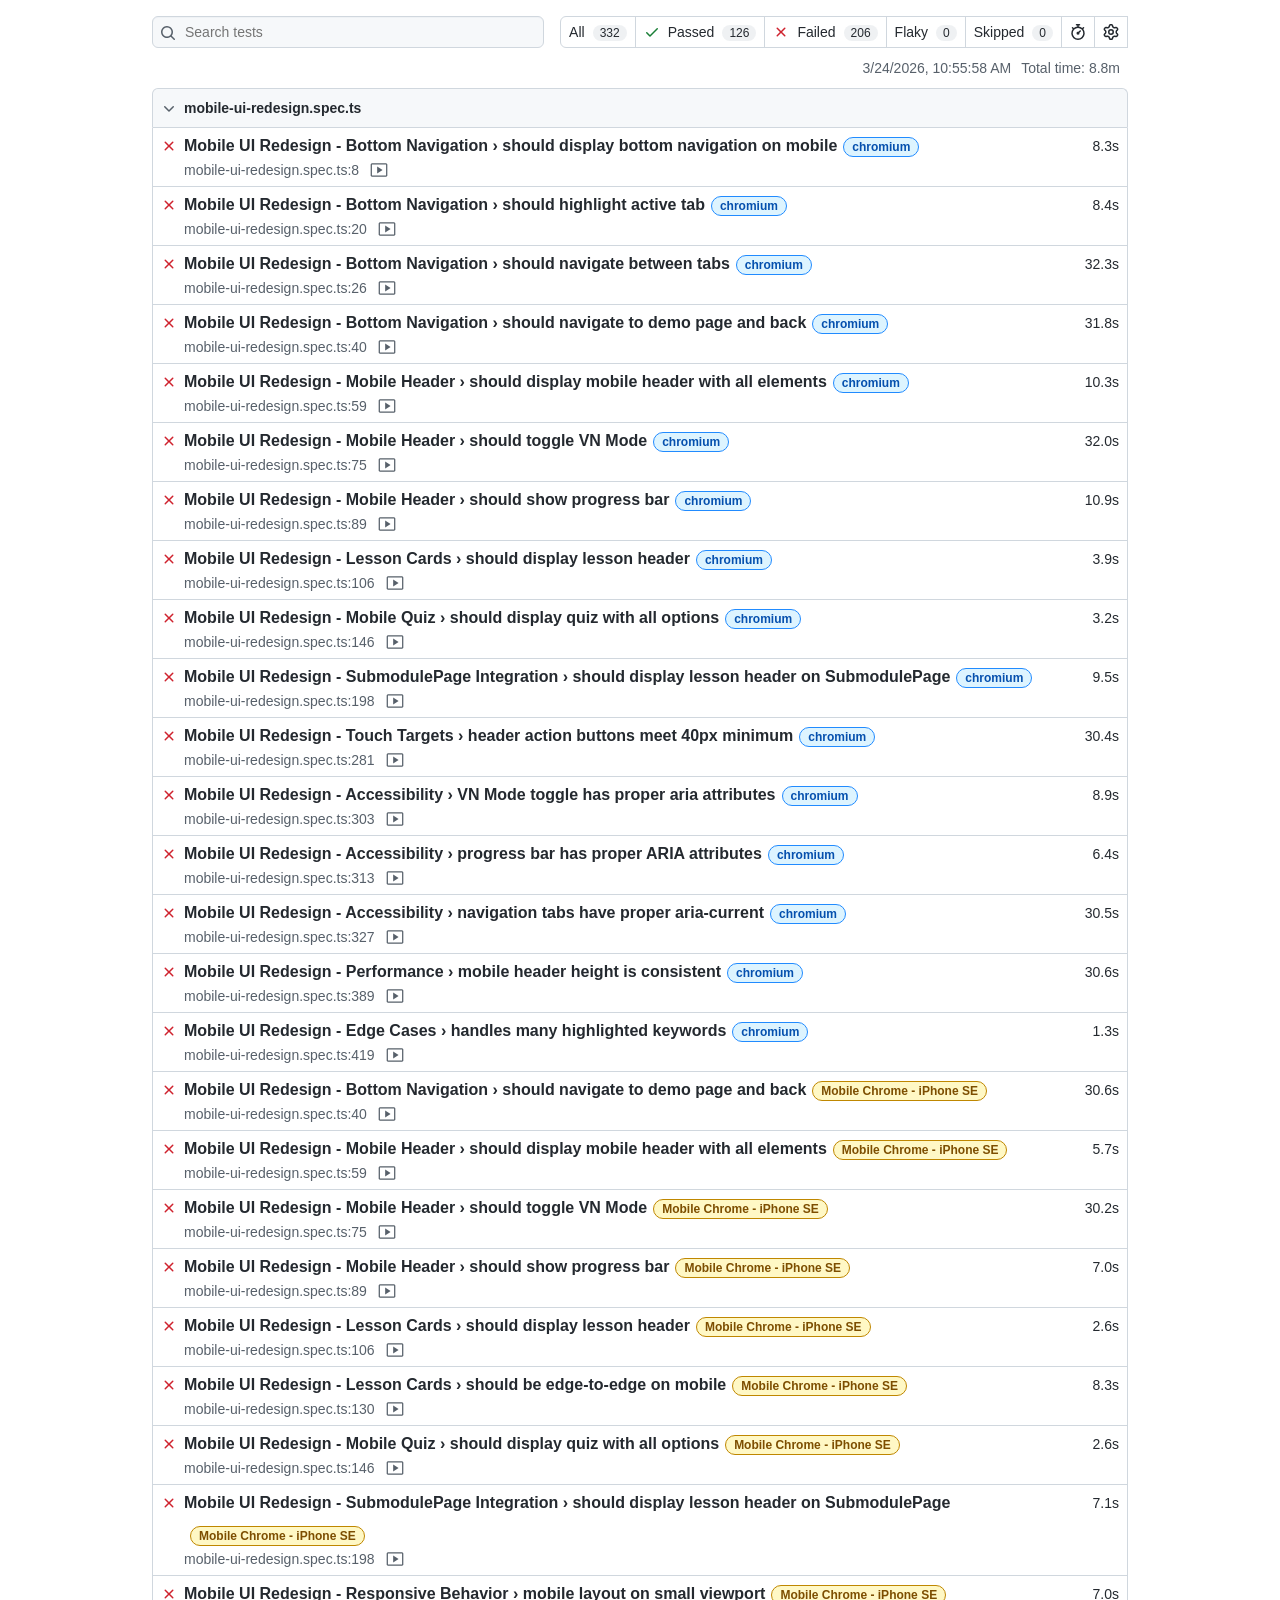
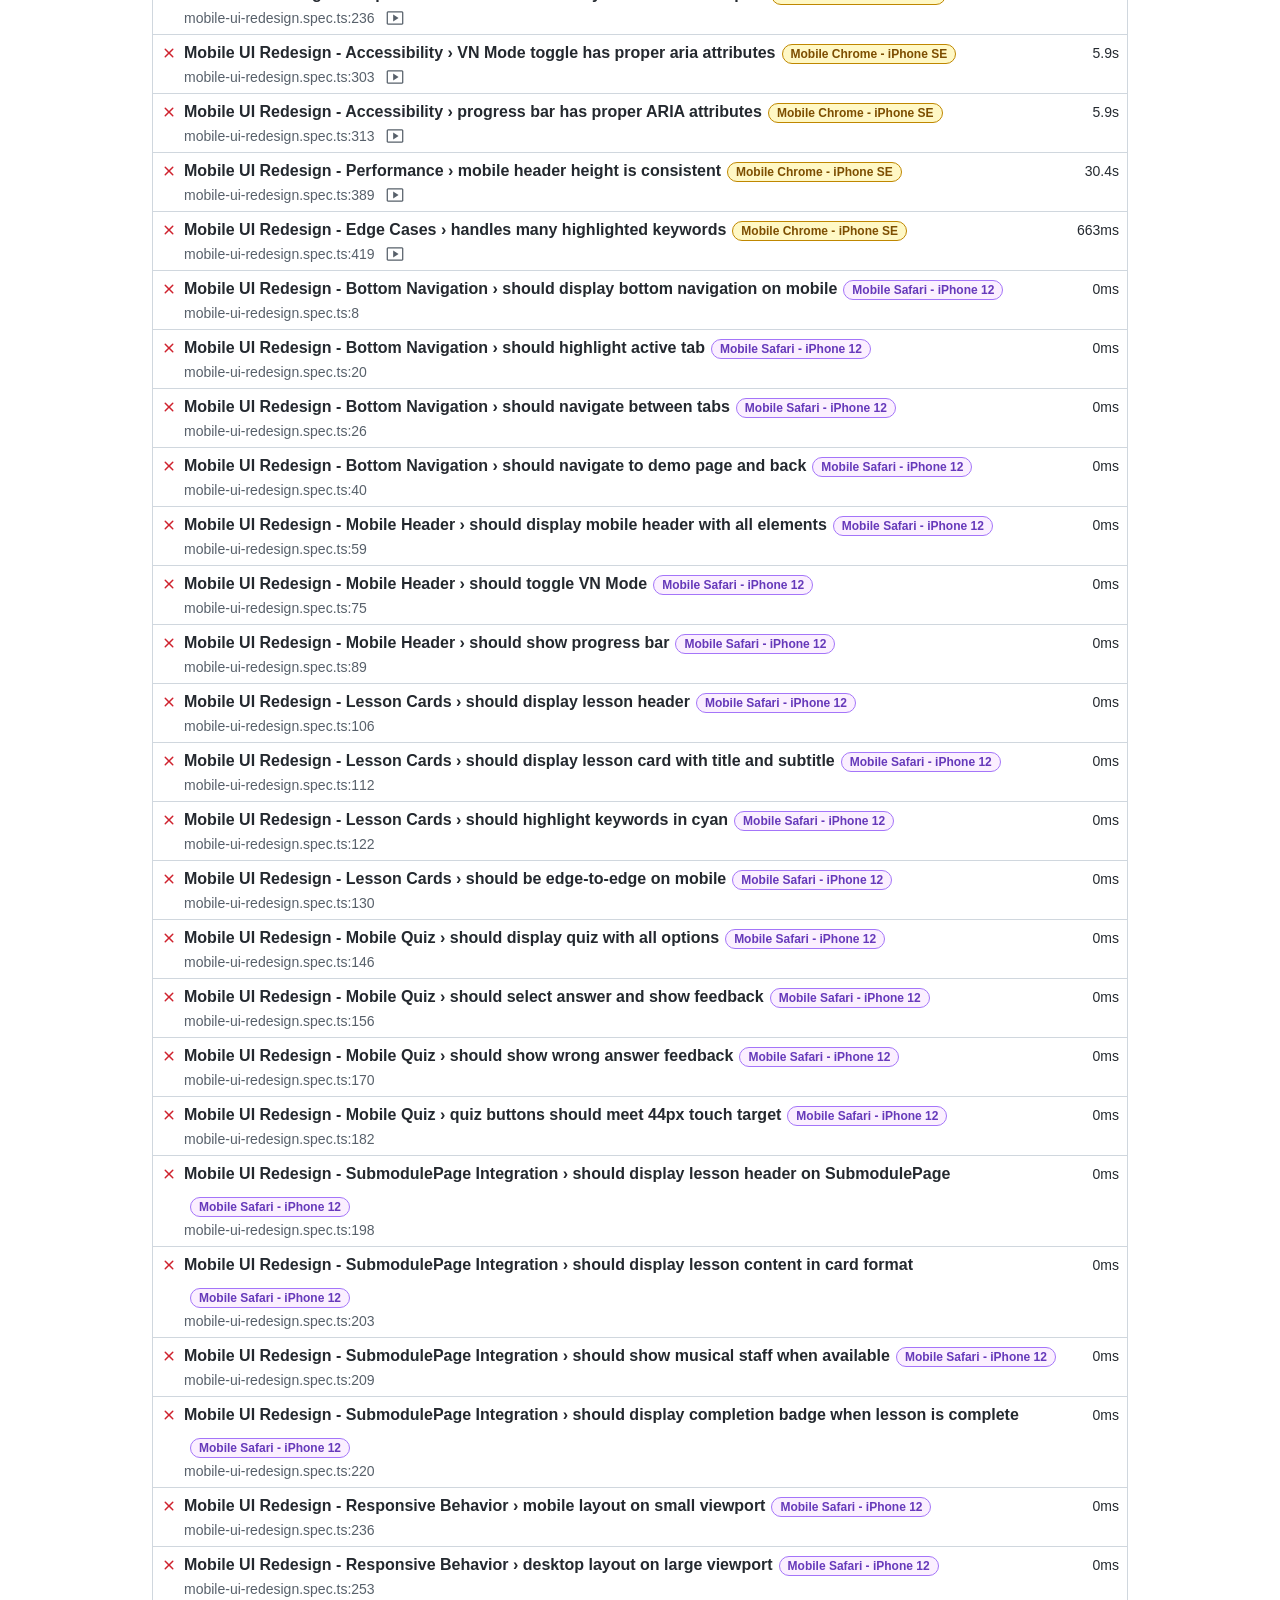
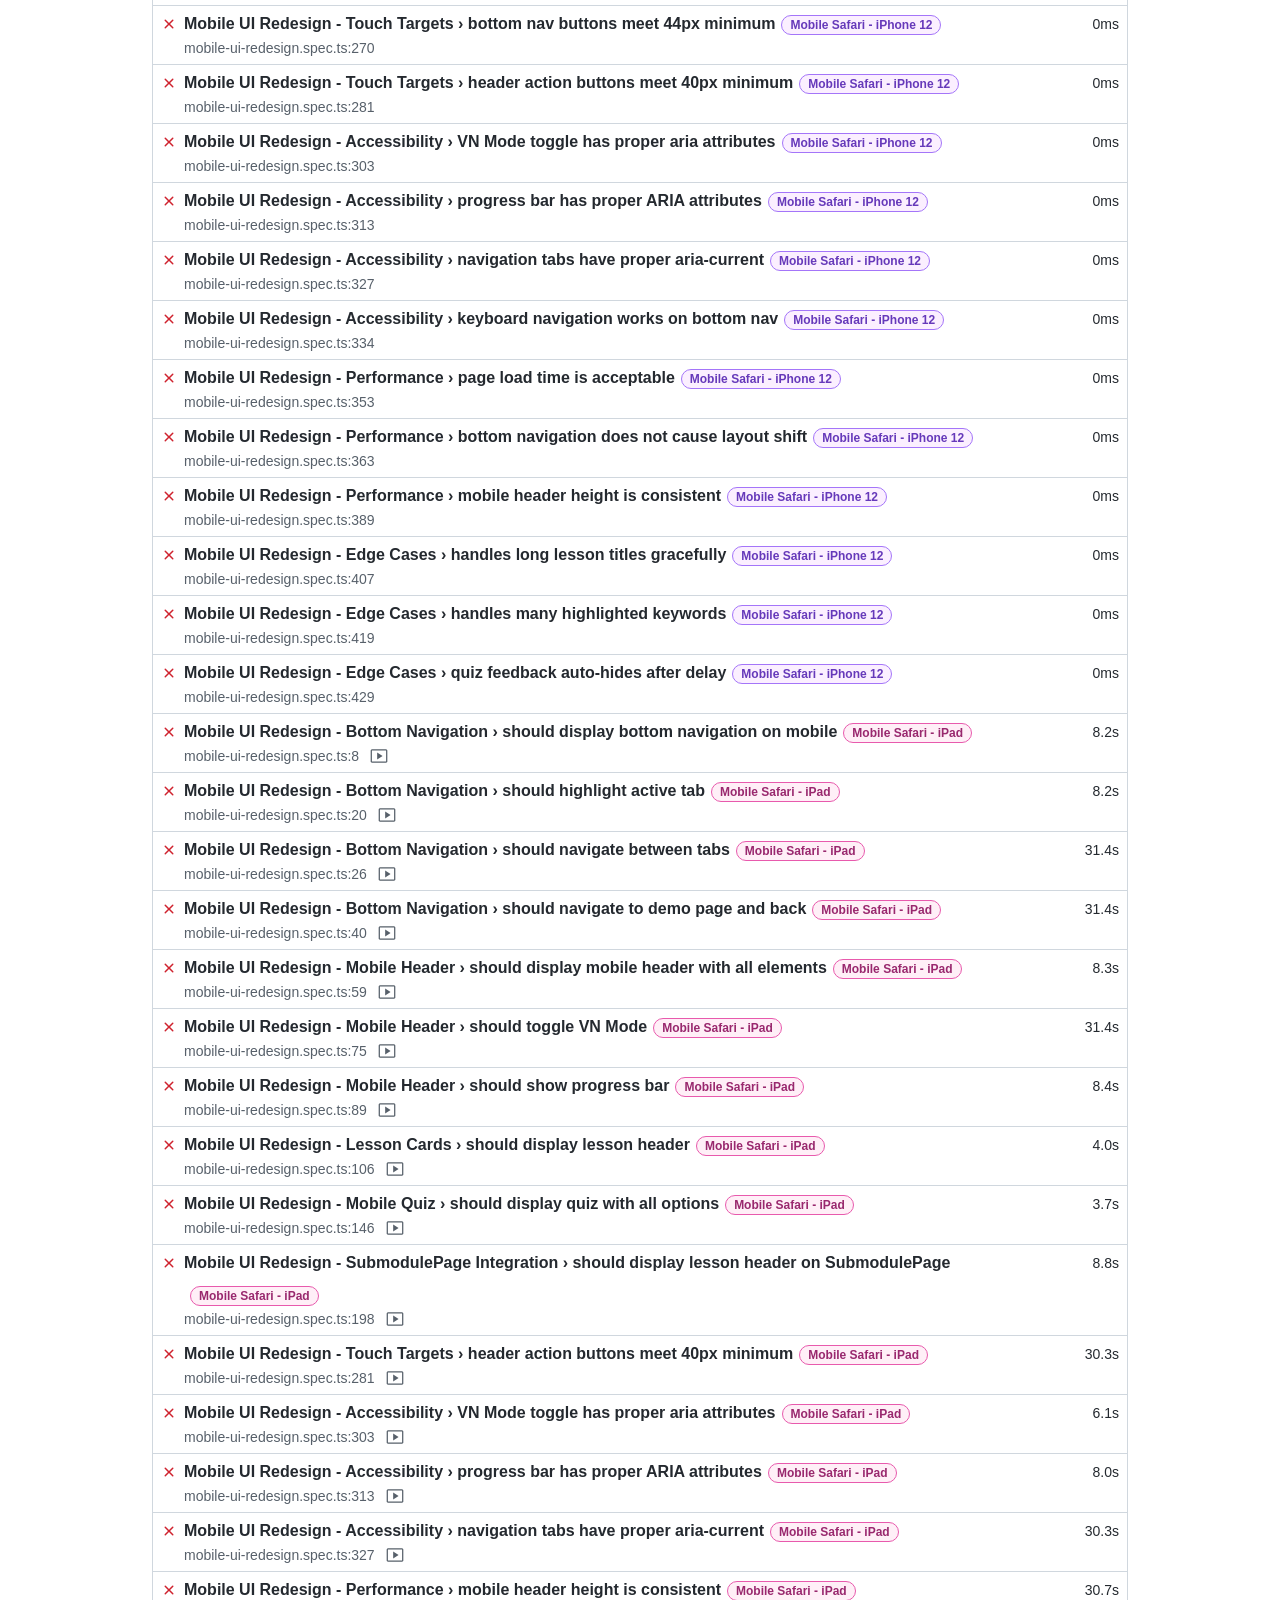
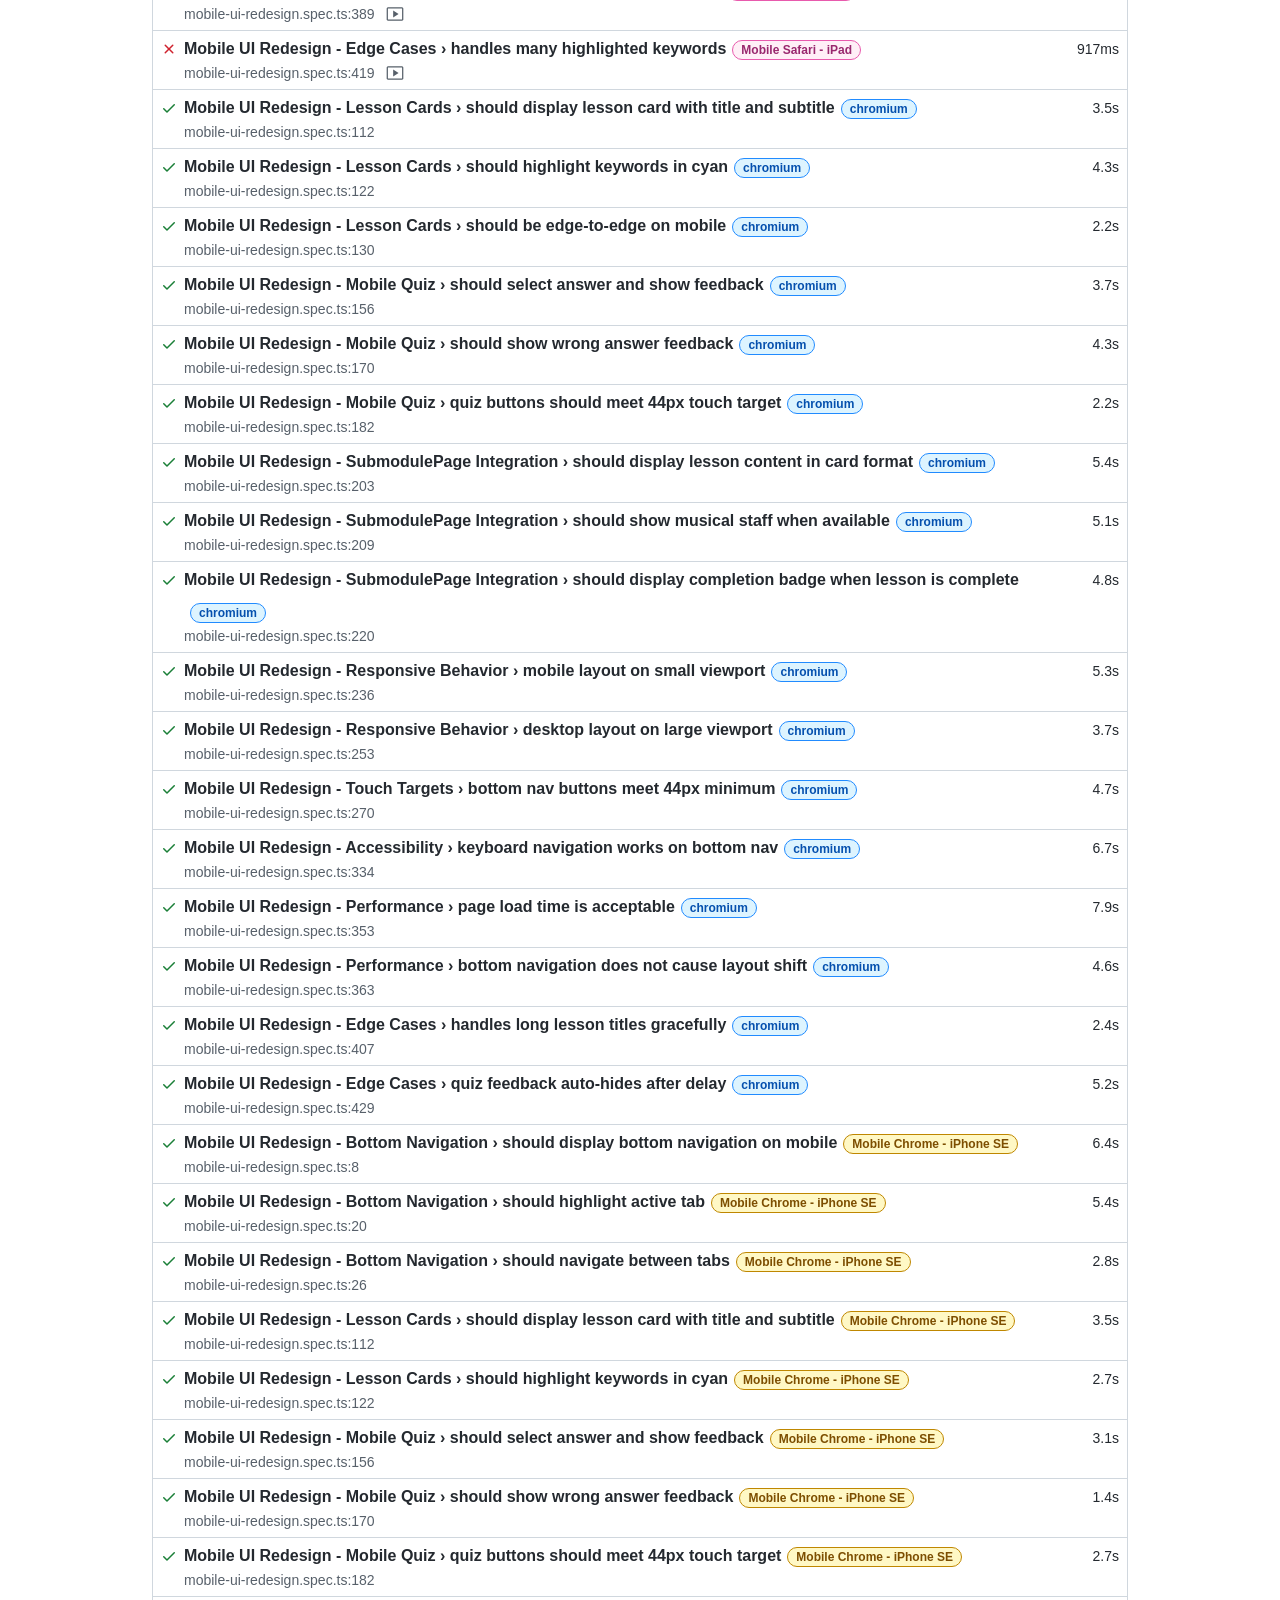
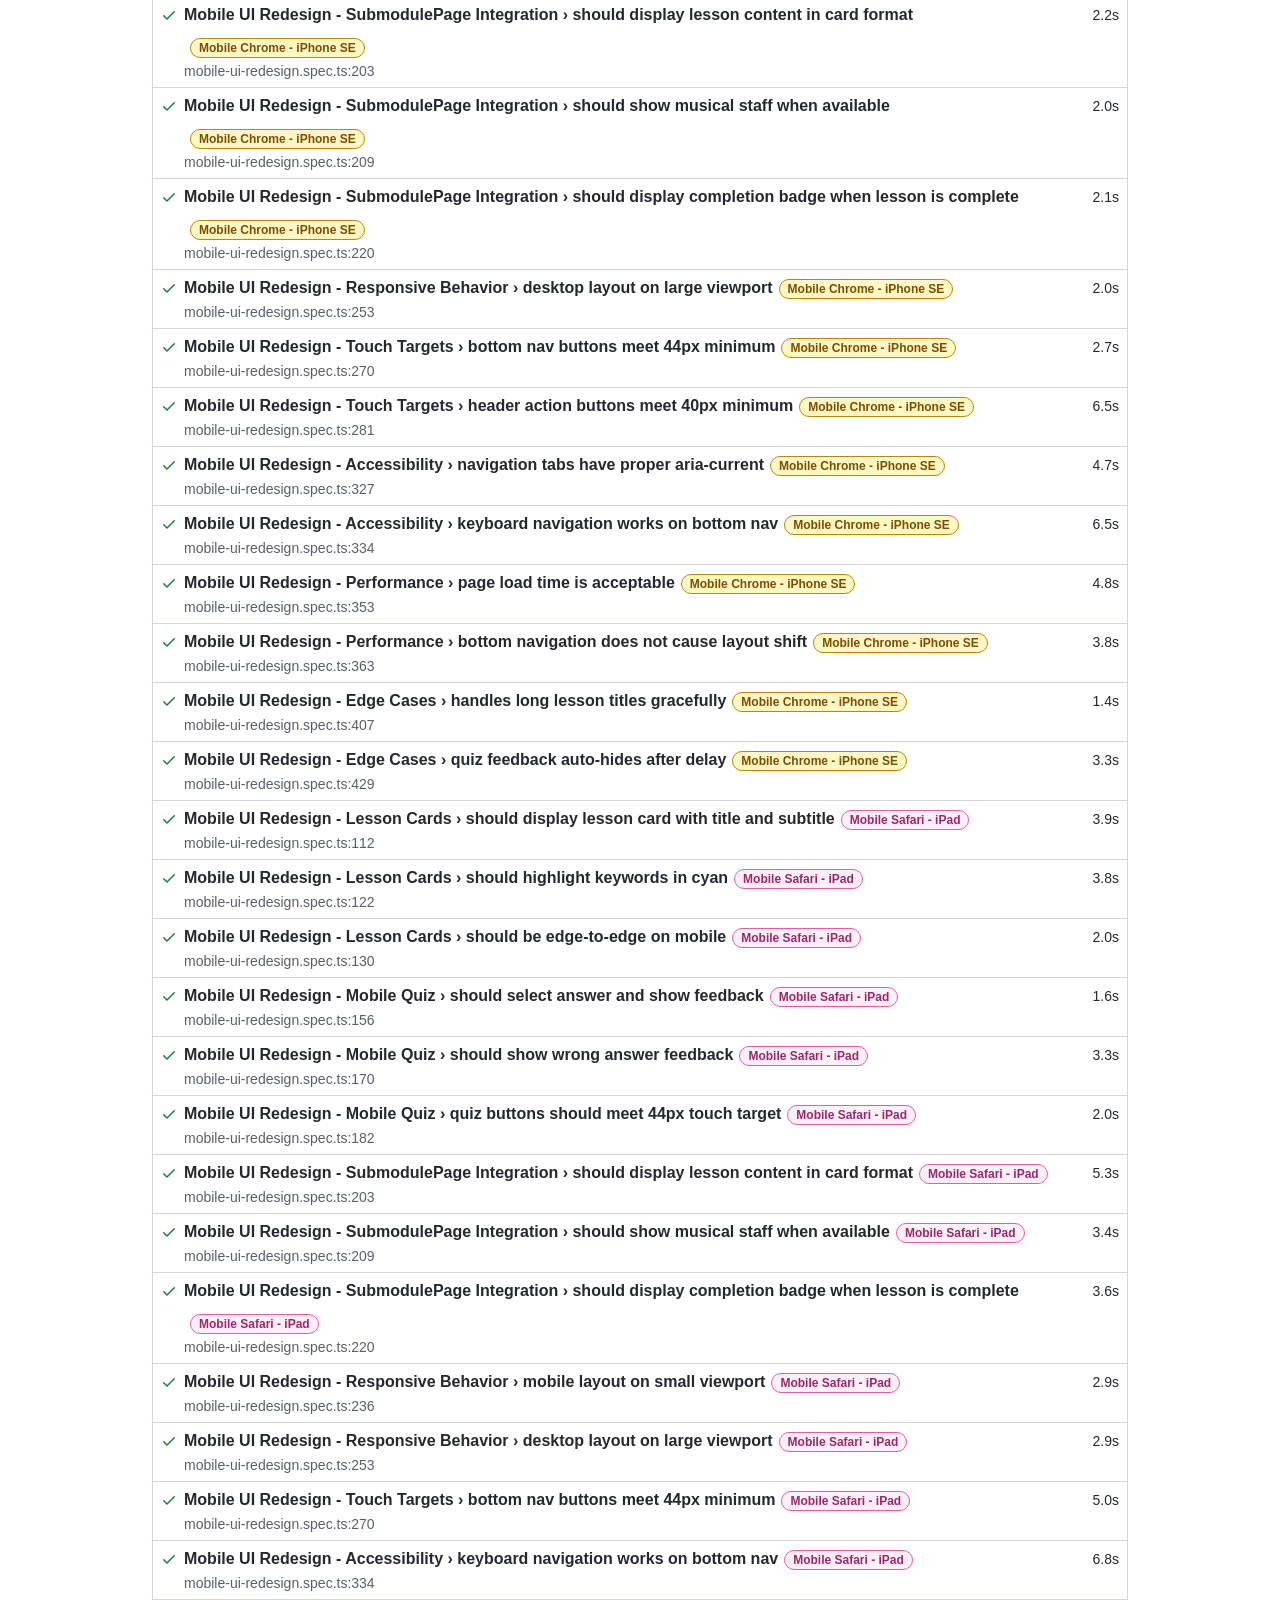
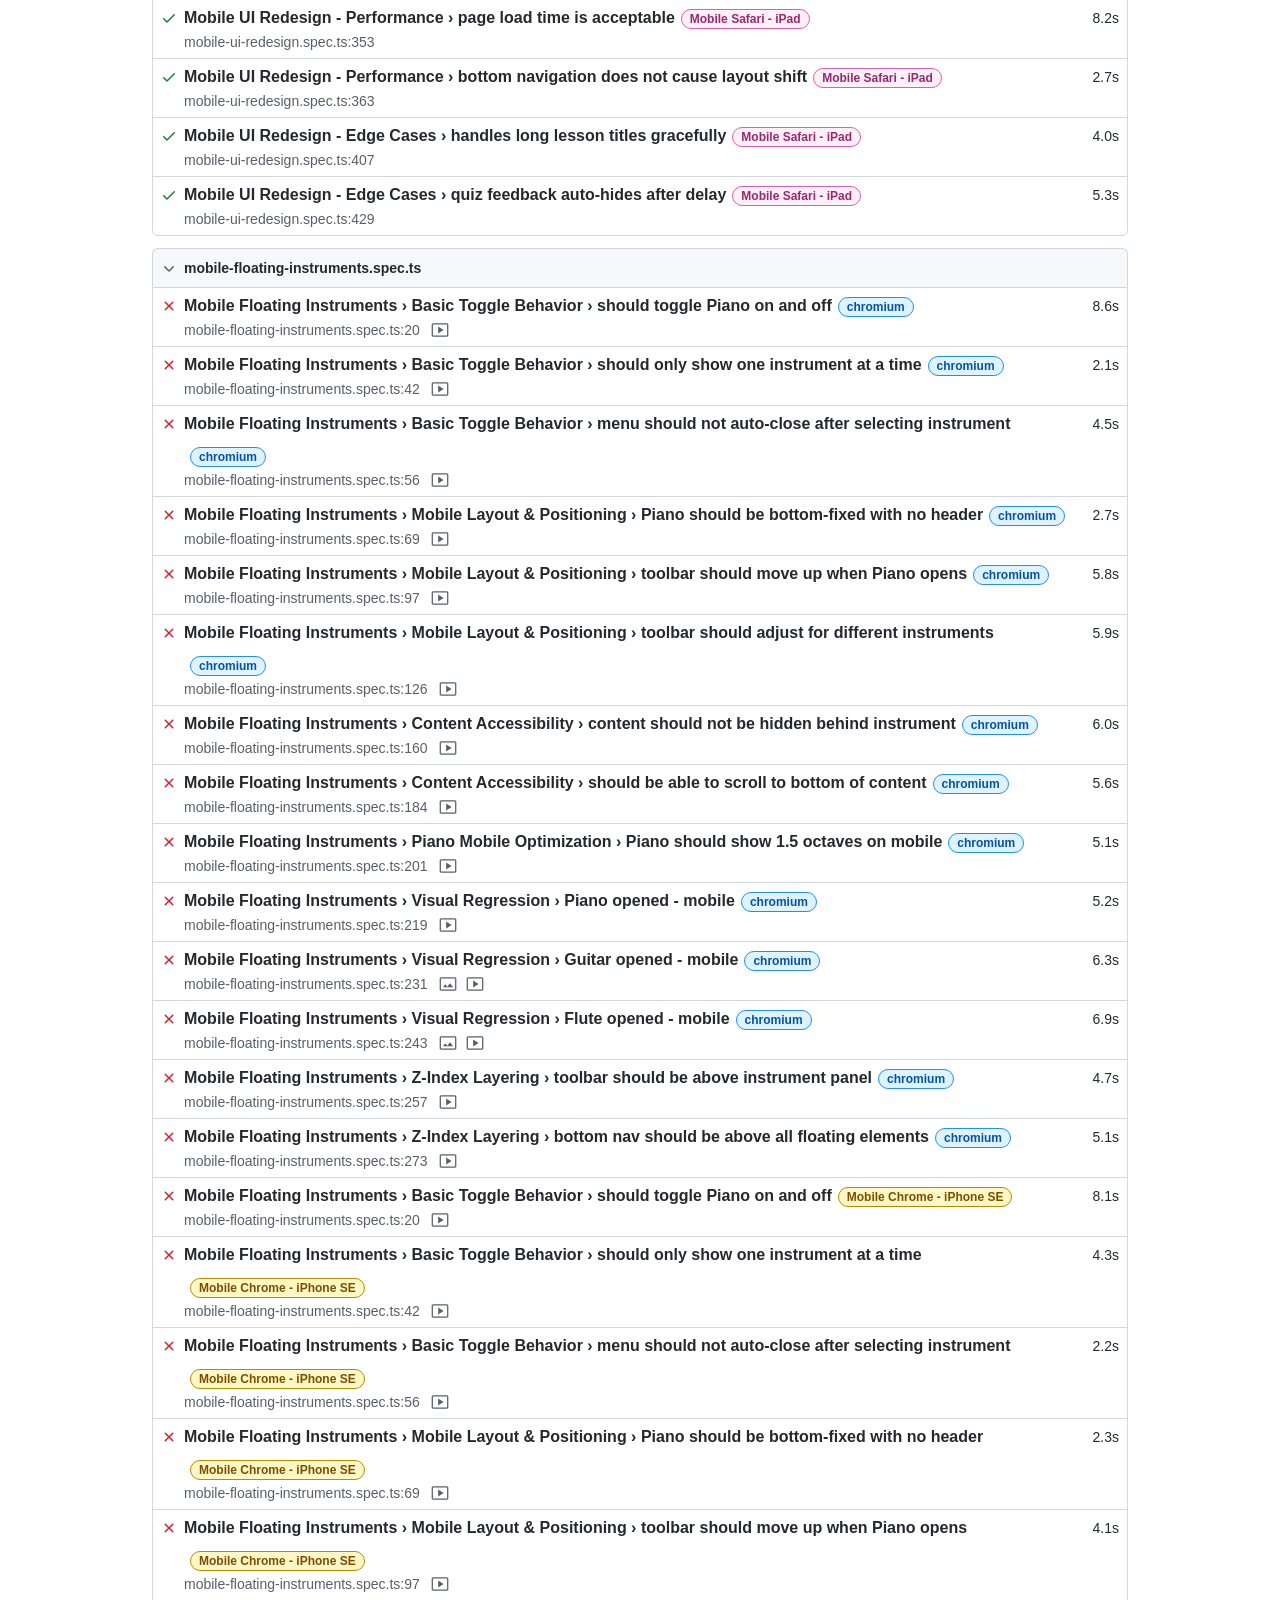
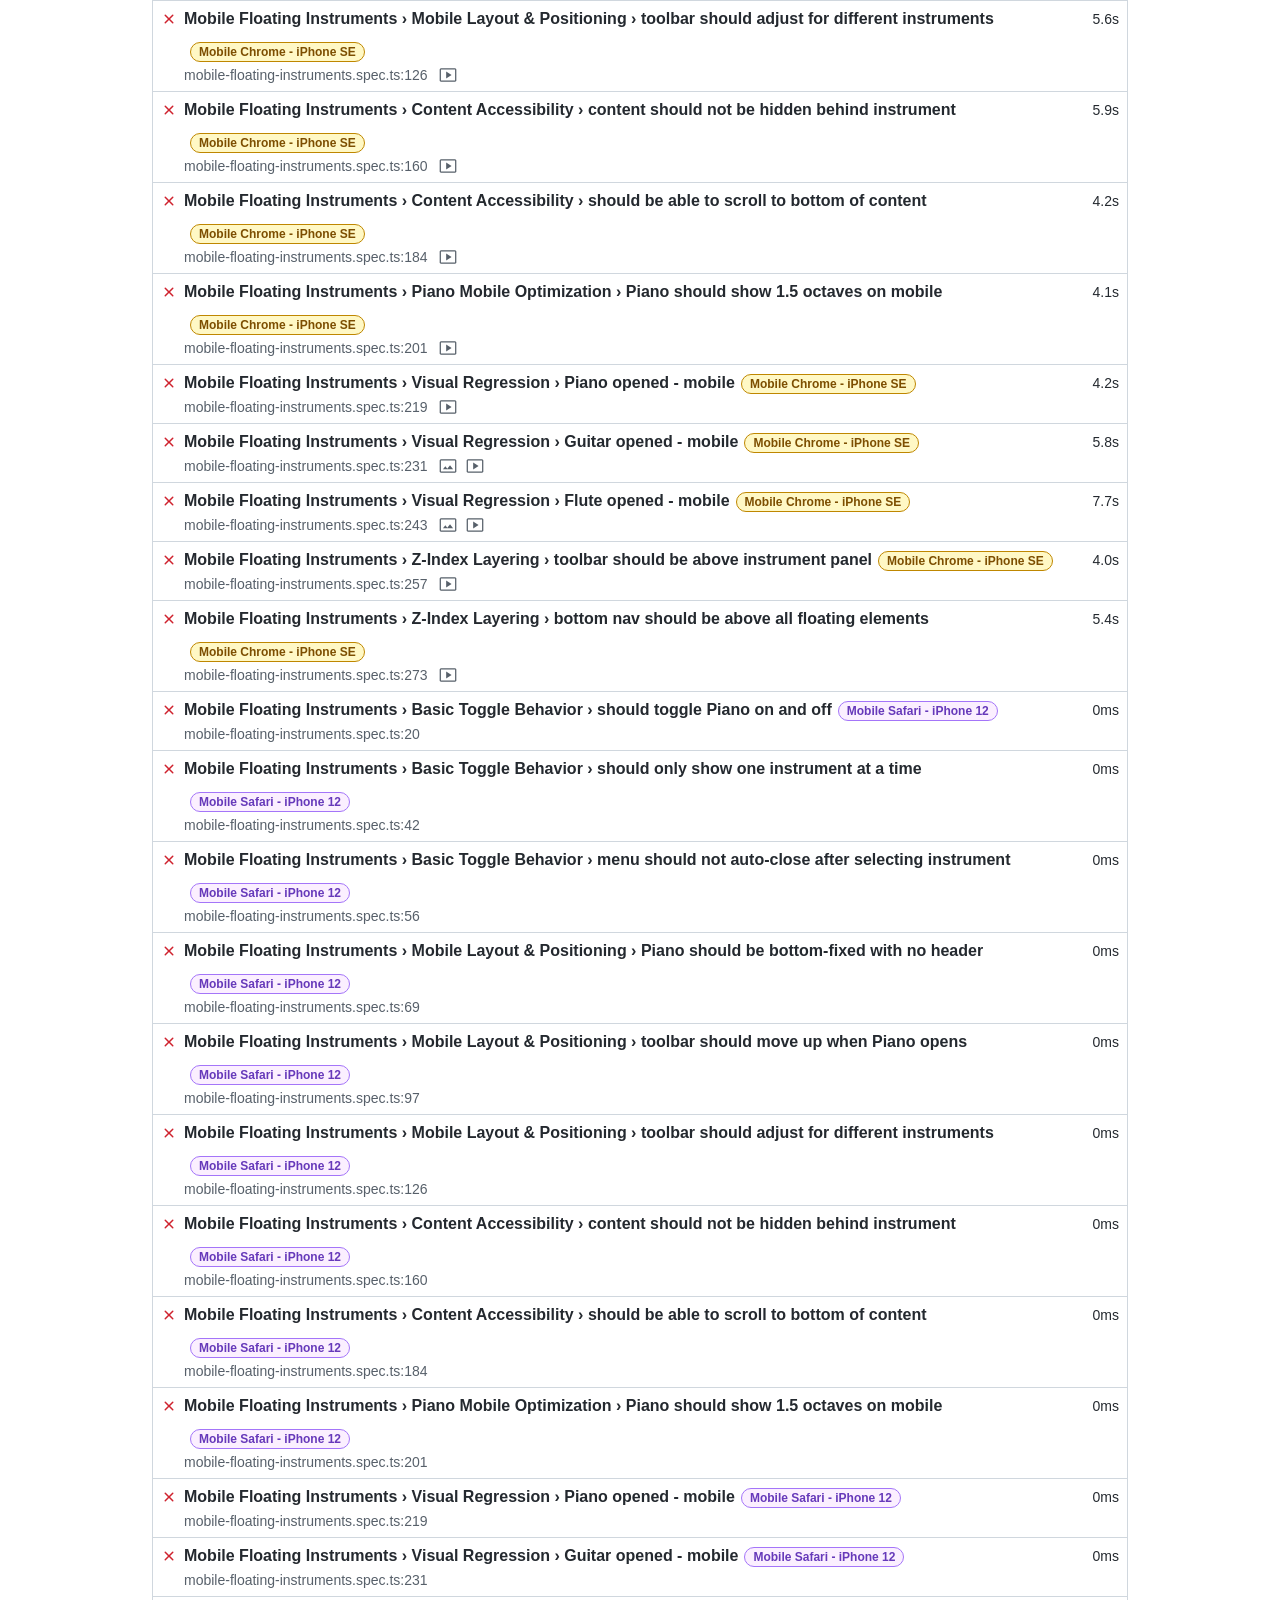
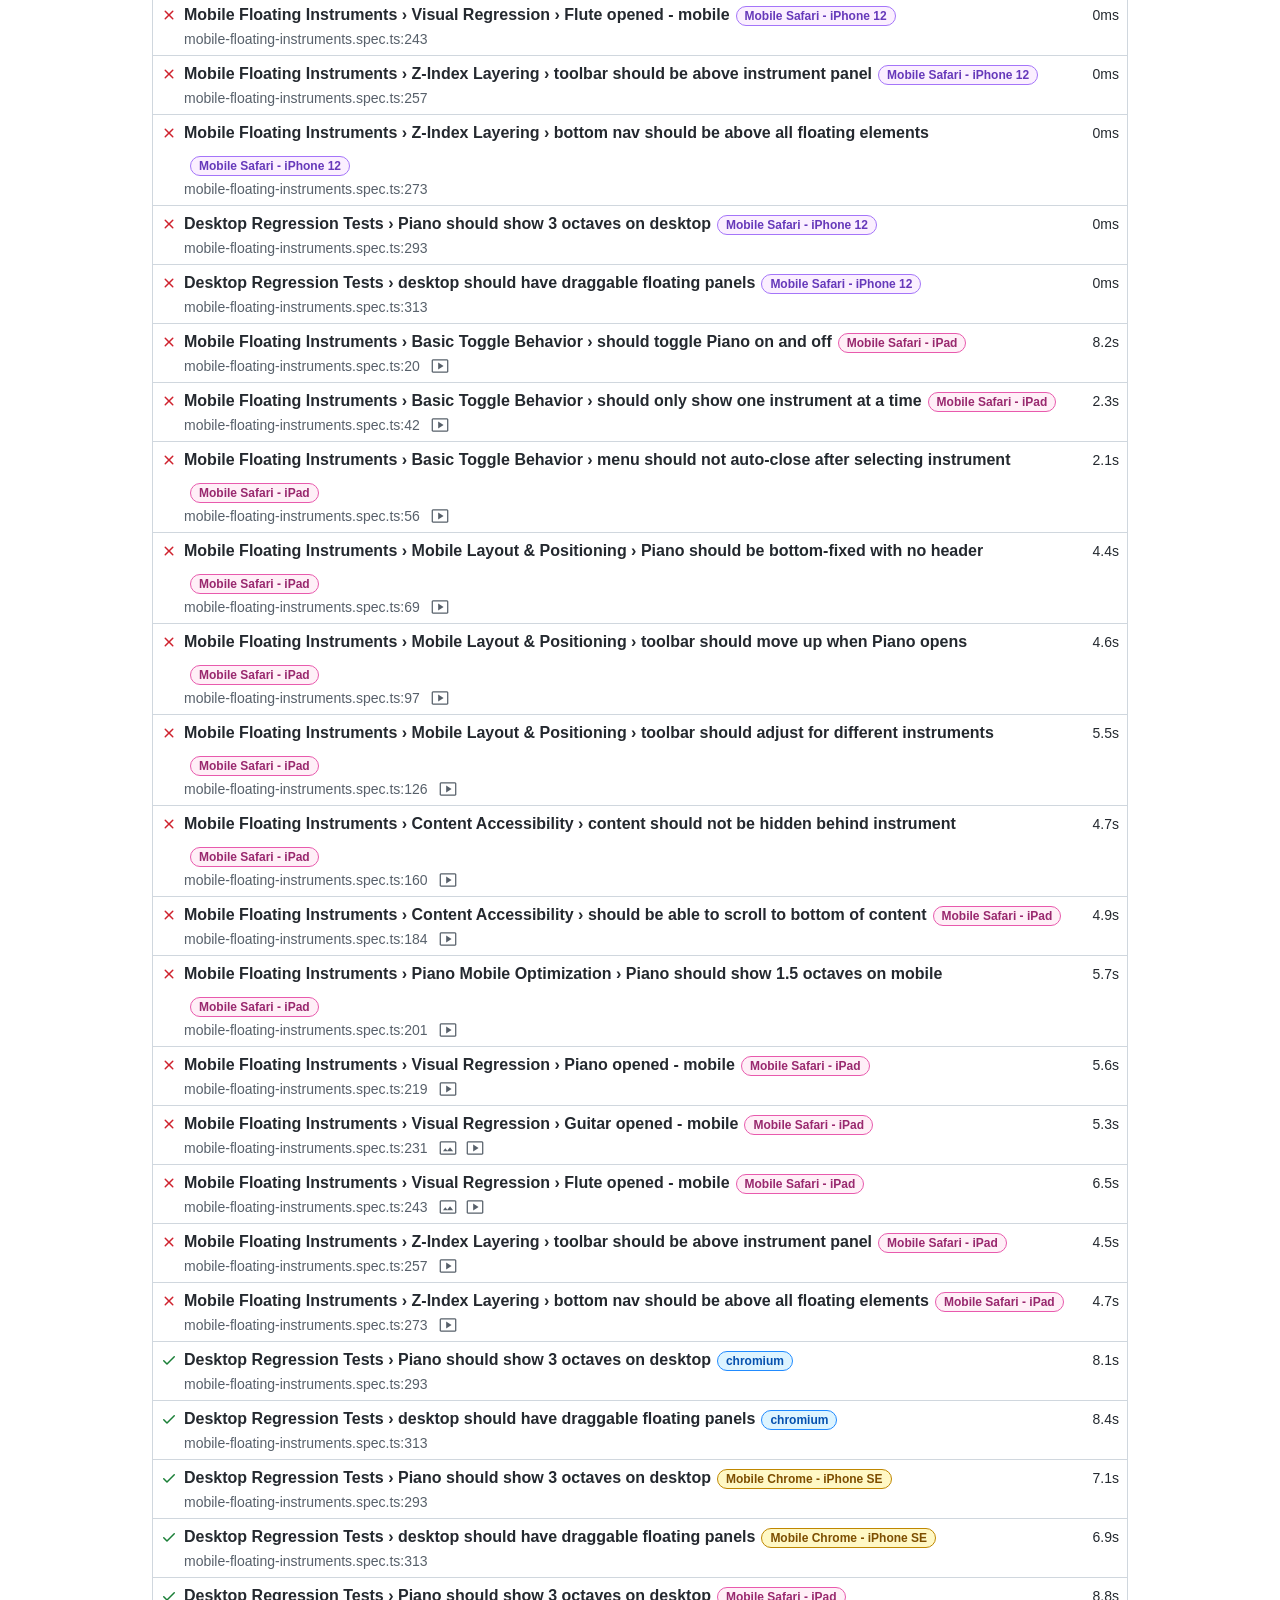
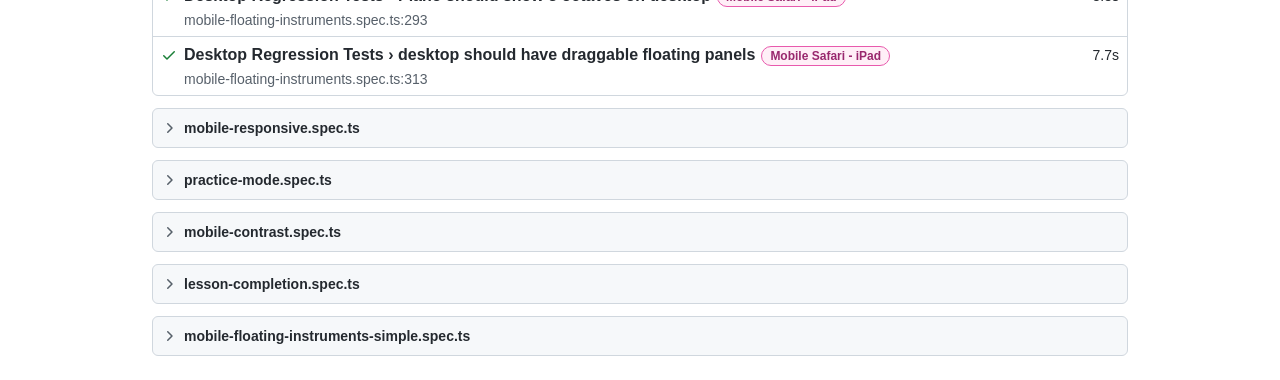
==== playwright-report/index.html @ 3d1fc6a8 "refactor: codebase restructuring — barrel exports, feature folders, type safety, bundle optimization" ====
<!DOCTYPE html>
<html style='scrollbar-gutter: stable both-edges;'>
  <head>
    <meta charset='UTF-8'>
    <meta name='color-scheme' content='dark light'>
    <meta name='viewport' content='width=device-width, initial-scale=1.0'>
    <title>Playwright Test Report</title>
    <script type="module">var NA=Object.defineProperty;var BA=(l,u,c)=>u in l?NA(l,u,{enumerable:!0,configurable:!0,writable:!0,value:c}):l[u]=c;var yn=(l,u,c)=>BA(l,typeof u!="symbol"?u+"":u,c);(function(){const u=document.createElement("link").relList;if(u&&u.supports&&u.supports("modulepreload"))return;for(const r of document.querySelectorAll('link[rel="modulepreload"]'))f(r);new MutationObserver(r=>{for(const o of r)if(o.type==="childList")for(const h of o.addedNodes)h.tagName==="LINK"&&h.rel==="modulepreload"&&f(h)}).observe(document,{childList:!0,subtree:!0});function c(r){const o={};return r.integrity&&(o.integrity=r.integrity),r.referrerPolicy&&(o.referrerPolicy=r.referrerPolicy),r.crossOrigin==="use-credentials"?o.credentials="include":r.crossOrigin==="anonymous"?o.credentials="omit":o.credentials="same-origin",o}function f(r){if(r.ep)return;r.ep=!0;const o=c(r);fetch(r.href,o)}})();function UA(l){return l&&l.__esModule&&Object.prototype.hasOwnProperty.call(l,"default")?l.default:l}var Mf={exports:{}},Ei={};/**
 * @license React
 * react-jsx-runtime.production.js
 *
 * Copyright (c) Meta Platforms, Inc. and affiliates.
 *
 * This source code is licensed under the MIT license found in the
 * LICENSE file in the root directory of this source tree.
 */var D1;function QA(){if(D1)return Ei;D1=1;var l=Symbol.for("react.transitional.element"),u=Symbol.for("react.fragment");function c(f,r,o){var h=null;if(o!==void 0&&(h=""+o),r.key!==void 0&&(h=""+r.key),"key"in r){o={};for(var v in r)v!=="key"&&(o[v]=r[v])}else o=r;return r=o.ref,{$$typeof:l,type:f,key:h,ref:r!==void 0?r:null,props:o}}return Ei.Fragment=u,Ei.jsx=c,Ei.jsxs=c,Ei}var M1;function zA(){return M1||(M1=1,Mf.exports=QA()),Mf.exports}var m=zA();const YA=15,xt=0,bn=1,LA=2,ye=-2,Ut=-3,j1=-4,xn=-5,Me=[0,1,3,7,15,31,63,127,255,511,1023,2047,4095,8191,16383,32767,65535],L2=1440,GA=0,XA=4,VA=9,ZA=5,qA=[96,7,256,0,8,80,0,8,16,84,8,115,82,7,31,0,8,112,0,8,48,0,9,192,80,7,10,0,8,96,0,8,32,0,9,160,0,8,0,0,8,128,0,8,64,0,9,224,80,7,6,0,8,88,0,8,24,0,9,144,83,7,59,0,8,120,0,8,56,0,9,208,81,7,17,0,8,104,0,8,40,0,9,176,0,8,8,0,8,136,0,8,72,0,9,240,80,7,4,0,8,84,0,8,20,85,8,227,83,7,43,0,8,116,0,8,52,0,9,200,81,7,13,0,8,100,0,8,36,0,9,168,0,8,4,0,8,132,0,8,68,0,9,232,80,7,8,0,8,92,0,8,28,0,9,152,84,7,83,0,8,124,0,8,60,0,9,216,82,7,23,0,8,108,0,8,44,0,9,184,0,8,12,0,8,140,0,8,76,0,9,248,80,7,3,0,8,82,0,8,18,85,8,163,83,7,35,0,8,114,0,8,50,0,9,196,81,7,11,0,8,98,0,8,34,0,9,164,0,8,2,0,8,130,0,8,66,0,9,228,80,7,7,0,8,90,0,8,26,0,9,148,84,7,67,0,8,122,0,8,58,0,9,212,82,7,19,0,8,106,0,8,42,0,9,180,0,8,10,0,8,138,0,8,74,0,9,244,80,7,5,0,8,86,0,8,22,192,8,0,83,7,51,0,8,118,0,8,54,0,9,204,81,7,15,0,8,102,0,8,38,0,9,172,0,8,6,0,8,134,0,8,70,0,9,236,80,7,9,0,8,94,0,8,30,0,9,156,84,7,99,0,8,126,0,8,62,0,9,220,82,7,27,0,8,110,0,8,46,0,9,188,0,8,14,0,8,142,0,8,78,0,9,252,96,7,256,0,8,81,0,8,17,85,8,131,82,7,31,0,8,113,0,8,49,0,9,194,80,7,10,0,8,97,0,8,33,0,9,162,0,8,1,0,8,129,0,8,65,0,9,226,80,7,6,0,8,89,0,8,25,0,9,146,83,7,59,0,8,121,0,8,57,0,9,210,81,7,17,0,8,105,0,8,41,0,9,178,0,8,9,0,8,137,0,8,73,0,9,242,80,7,4,0,8,85,0,8,21,80,8,258,83,7,43,0,8,117,0,8,53,0,9,202,81,7,13,0,8,101,0,8,37,0,9,170,0,8,5,0,8,133,0,8,69,0,9,234,80,7,8,0,8,93,0,8,29,0,9,154,84,7,83,0,8,125,0,8,61,0,9,218,82,7,23,0,8,109,0,8,45,0,9,186,0,8,13,0,8,141,0,8,77,0,9,250,80,7,3,0,8,83,0,8,19,85,8,195,83,7,35,0,8,115,0,8,51,0,9,198,81,7,11,0,8,99,0,8,35,0,9,166,0,8,3,0,8,131,0,8,67,0,9,230,80,7,7,0,8,91,0,8,27,0,9,150,84,7,67,0,8,123,0,8,59,0,9,214,82,7,19,0,8,107,0,8,43,0,9,182,0,8,11,0,8,139,0,8,75,0,9,246,80,7,5,0,8,87,0,8,23,192,8,0,83,7,51,0,8,119,0,8,55,0,9,206,81,7,15,0,8,103,0,8,39,0,9,174,0,8,7,0,8,135,0,8,71,0,9,238,80,7,9,0,8,95,0,8,31,0,9,158,84,7,99,0,8,127,0,8,63,0,9,222,82,7,27,0,8,111,0,8,47,0,9,190,0,8,15,0,8,143,0,8,79,0,9,254,96,7,256,0,8,80,0,8,16,84,8,115,82,7,31,0,8,112,0,8,48,0,9,193,80,7,10,0,8,96,0,8,32,0,9,161,0,8,0,0,8,128,0,8,64,0,9,225,80,7,6,0,8,88,0,8,24,0,9,145,83,7,59,0,8,120,0,8,56,0,9,209,81,7,17,0,8,104,0,8,40,0,9,177,0,8,8,0,8,136,0,8,72,0,9,241,80,7,4,0,8,84,0,8,20,85,8,227,83,7,43,0,8,116,0,8,52,0,9,201,81,7,13,0,8,100,0,8,36,0,9,169,0,8,4,0,8,132,0,8,68,0,9,233,80,7,8,0,8,92,0,8,28,0,9,153,84,7,83,0,8,124,0,8,60,0,9,217,82,7,23,0,8,108,0,8,44,0,9,185,0,8,12,0,8,140,0,8,76,0,9,249,80,7,3,0,8,82,0,8,18,85,8,163,83,7,35,0,8,114,0,8,50,0,9,197,81,7,11,0,8,98,0,8,34,0,9,165,0,8,2,0,8,130,0,8,66,0,9,229,80,7,7,0,8,90,0,8,26,0,9,149,84,7,67,0,8,122,0,8,58,0,9,213,82,7,19,0,8,106,0,8,42,0,9,181,0,8,10,0,8,138,0,8,74,0,9,245,80,7,5,0,8,86,0,8,22,192,8,0,83,7,51,0,8,118,0,8,54,0,9,205,81,7,15,0,8,102,0,8,38,0,9,173,0,8,6,0,8,134,0,8,70,0,9,237,80,7,9,0,8,94,0,8,30,0,9,157,84,7,99,0,8,126,0,8,62,0,9,221,82,7,27,0,8,110,0,8,46,0,9,189,0,8,14,0,8,142,0,8,78,0,9,253,96,7,256,0,8,81,0,8,17,85,8,131,82,7,31,0,8,113,0,8,49,0,9,195,80,7,10,0,8,97,0,8,33,0,9,163,0,8,1,0,8,129,0,8,65,0,9,227,80,7,6,0,8,89,0,8,25,0,9,147,83,7,59,0,8,121,0,8,57,0,9,211,81,7,17,0,8,105,0,8,41,0,9,179,0,8,9,0,8,137,0,8,73,0,9,243,80,7,4,0,8,85,0,8,21,80,8,258,83,7,43,0,8,117,0,8,53,0,9,203,81,7,13,0,8,101,0,8,37,0,9,171,0,8,5,0,8,133,0,8,69,0,9,235,80,7,8,0,8,93,0,8,29,0,9,155,84,7,83,0,8,125,0,8,61,0,9,219,82,7,23,0,8,109,0,8,45,0,9,187,0,8,13,0,8,141,0,8,77,0,9,251,80,7,3,0,8,83,0,8,19,85,8,195,83,7,35,0,8,115,0,8,51,0,9,199,81,7,11,0,8,99,0,8,35,0,9,167,0,8,3,0,8,131,0,8,67,0,9,231,80,7,7,0,8,91,0,8,27,0,9,151,84,7,67,0,8,123,0,8,59,0,9,215,82,7,19,0,8,107,0,8,43,0,9,183,0,8,11,0,8,139,0,8,75,0,9,247,80,7,5,0,8,87,0,8,23,192,8,0,83,7,51,0,8,119,0,8,55,0,9,207,81,7,15,0,8,103,0,8,39,0,9,175,0,8,7,0,8,135,0,8,71,0,9,239,80,7,9,0,8,95,0,8,31,0,9,159,84,7,99,0,8,127,0,8,63,0,9,223,82,7,27,0,8,111,0,8,47,0,9,191,0,8,15,0,8,143,0,8,79,0,9,255],IA=[80,5,1,87,5,257,83,5,17,91,5,4097,81,5,5,89,5,1025,85,5,65,93,5,16385,80,5,3,88,5,513,84,5,33,92,5,8193,82,5,9,90,5,2049,86,5,129,192,5,24577,80,5,2,87,5,385,83,5,25,91,5,6145,81,5,7,89,5,1537,85,5,97,93,5,24577,80,5,4,88,5,769,84,5,49,92,5,12289,82,5,13,90,5,3073,86,5,193,192,5,24577],KA=[3,4,5,6,7,8,9,10,11,13,15,17,19,23,27,31,35,43,51,59,67,83,99,115,131,163,195,227,258,0,0],kA=[0,0,0,0,0,0,0,0,1,1,1,1,2,2,2,2,3,3,3,3,4,4,4,4,5,5,5,5,0,112,112],JA=[1,2,3,4,5,7,9,13,17,25,33,49,65,97,129,193,257,385,513,769,1025,1537,2049,3073,4097,6145,8193,12289,16385,24577],FA=[0,0,0,0,1,1,2,2,3,3,4,4,5,5,6,6,7,7,8,8,9,9,10,10,11,11,12,12,13,13],ta=15;function Wf(){const l=this;let u,c,f,r,o,h;function v(A,E,S,O,X,B,b,p,x,R,U){let Z,F,j,D,N,K,J,k,nt,P,st,it,H,_,$;P=0,N=S;do f[A[E+P]]++,P++,N--;while(N!==0);if(f[0]==S)return b[0]=-1,p[0]=0,xt;for(k=p[0],K=1;K<=ta&&f[K]===0;K++);for(J=K,k<K&&(k=K),N=ta;N!==0&&f[N]===0;N--);for(j=N,k>N&&(k=N),p[0]=k,_=1<<K;K<N;K++,_<<=1)if((_-=f[K])<0)return Ut;if((_-=f[N])<0)return Ut;for(f[N]+=_,h[1]=K=0,P=1,H=2;--N!==0;)h[H]=K+=f[P],H++,P++;N=0,P=0;do(K=A[E+P])!==0&&(U[h[K]++]=N),P++;while(++N<S);for(S=h[j],h[0]=N=0,P=0,D=-1,it=-k,o[0]=0,st=0,$=0;J<=j;J++)for(Z=f[J];Z--!==0;){for(;J>it+k;){if(D++,it+=k,$=j-it,$=$>k?k:$,(F=1<<(K=J-it))>Z+1&&(F-=Z+1,H=J,K<$))for(;++K<$&&!((F<<=1)<=f[++H]);)F-=f[H];if($=1<<K,R[0]+$>L2)return Ut;o[D]=st=R[0],R[0]+=$,D!==0?(h[D]=N,r[0]=K,r[1]=k,K=N>>>it-k,r[2]=st-o[D-1]-K,x.set(r,(o[D-1]+K)*3)):b[0]=st}for(r[1]=J-it,P>=S?r[0]=192:U[P]<O?(r[0]=U[P]<256?0:96,r[2]=U[P++]):(r[0]=B[U[P]-O]+16+64,r[2]=X[U[P++]-O]),F=1<<J-it,K=N>>>it;K<$;K+=F)x.set(r,(st+K)*3);for(K=1<<J-1;(N&K)!==0;K>>>=1)N^=K;for(N^=K,nt=(1<<it)-1;(N&nt)!=h[D];)D--,it-=k,nt=(1<<it)-1}return _!==0&&j!=1?xn:xt}function y(A){let E;for(u||(u=[],c=[],f=new Int32Array(ta+1),r=[],o=new Int32Array(ta),h=new Int32Array(ta+1)),c.length<A&&(c=[]),E=0;E<A;E++)c[E]=0;for(E=0;E<ta+1;E++)f[E]=0;for(E=0;E<3;E++)r[E]=0;o.set(f.subarray(0,ta),0),h.set(f.subarray(0,ta+1),0)}l.inflate_trees_bits=function(A,E,S,O,X){let B;return y(19),u[0]=0,B=v(A,0,19,19,null,null,S,E,O,u,c),B==Ut?X.msg="oversubscribed dynamic bit lengths tree":(B==xn||E[0]===0)&&(X.msg="incomplete dynamic bit lengths tree",B=Ut),B},l.inflate_trees_dynamic=function(A,E,S,O,X,B,b,p,x){let R;return y(288),u[0]=0,R=v(S,0,A,257,KA,kA,B,O,p,u,c),R!=xt||O[0]===0?(R==Ut?x.msg="oversubscribed literal/length tree":R!=j1&&(x.msg="incomplete literal/length tree",R=Ut),R):(y(288),R=v(S,A,E,0,JA,FA,b,X,p,u,c),R!=xt||X[0]===0&&A>257?(R==Ut?x.msg="oversubscribed distance tree":R==xn?(x.msg="incomplete distance tree",R=Ut):R!=j1&&(x.msg="empty distance tree with lengths",R=Ut),R):xt)}}Wf.inflate_trees_fixed=function(l,u,c,f){return l[0]=VA,u[0]=ZA,c[0]=qA,f[0]=IA,xt};const Pu=0,H1=1,N1=2,B1=3,U1=4,Q1=5,z1=6,jf=7,Y1=8,$u=9;function WA(){const l=this;let u,c=0,f,r=0,o=0,h=0,v=0,y=0,A=0,E=0,S,O=0,X,B=0;function b(p,x,R,U,Z,F,j,D){let N,K,J,k,nt,P,st,it,H,_,$,ht,tt,C,L,W;st=D.next_in_index,it=D.avail_in,nt=j.bitb,P=j.bitk,H=j.write,_=H<j.read?j.read-H-1:j.end-H,$=Me[p],ht=Me[x];do{for(;P<20;)it--,nt|=(D.read_byte(st++)&255)<<P,P+=8;if(N=nt&$,K=R,J=U,W=(J+N)*3,(k=K[W])===0){nt>>=K[W+1],P-=K[W+1],j.win[H++]=K[W+2],_--;continue}do{if(nt>>=K[W+1],P-=K[W+1],(k&16)!==0){for(k&=15,tt=K[W+2]+(nt&Me[k]),nt>>=k,P-=k;P<15;)it--,nt|=(D.read_byte(st++)&255)<<P,P+=8;N=nt&ht,K=Z,J=F,W=(J+N)*3,k=K[W];do if(nt>>=K[W+1],P-=K[W+1],(k&16)!==0){for(k&=15;P<k;)it--,nt|=(D.read_byte(st++)&255)<<P,P+=8;if(C=K[W+2]+(nt&Me[k]),nt>>=k,P-=k,_-=tt,H>=C)L=H-C,H-L>0&&2>H-L?(j.win[H++]=j.win[L++],j.win[H++]=j.win[L++],tt-=2):(j.win.set(j.win.subarray(L,L+2),H),H+=2,L+=2,tt-=2);else{L=H-C;do L+=j.end;while(L<0);if(k=j.end-L,tt>k){if(tt-=k,H-L>0&&k>H-L)do j.win[H++]=j.win[L++];while(--k!==0);else j.win.set(j.win.subarray(L,L+k),H),H+=k,L+=k,k=0;L=0}}if(H-L>0&&tt>H-L)do j.win[H++]=j.win[L++];while(--tt!==0);else j.win.set(j.win.subarray(L,L+tt),H),H+=tt,L+=tt,tt=0;break}else if((k&64)===0)N+=K[W+2],N+=nt&Me[k],W=(J+N)*3,k=K[W];else return D.msg="invalid distance code",tt=D.avail_in-it,tt=P>>3<tt?P>>3:tt,it+=tt,st-=tt,P-=tt<<3,j.bitb=nt,j.bitk=P,D.avail_in=it,D.total_in+=st-D.next_in_index,D.next_in_index=st,j.write=H,Ut;while(!0);break}if((k&64)===0){if(N+=K[W+2],N+=nt&Me[k],W=(J+N)*3,(k=K[W])===0){nt>>=K[W+1],P-=K[W+1],j.win[H++]=K[W+2],_--;break}}else return(k&32)!==0?(tt=D.avail_in-it,tt=P>>3<tt?P>>3:tt,it+=tt,st-=tt,P-=tt<<3,j.bitb=nt,j.bitk=P,D.avail_in=it,D.total_in+=st-D.next_in_index,D.next_in_index=st,j.write=H,bn):(D.msg="invalid literal/length code",tt=D.avail_in-it,tt=P>>3<tt?P>>3:tt,it+=tt,st-=tt,P-=tt<<3,j.bitb=nt,j.bitk=P,D.avail_in=it,D.total_in+=st-D.next_in_index,D.next_in_index=st,j.write=H,Ut)}while(!0)}while(_>=258&&it>=10);return tt=D.avail_in-it,tt=P>>3<tt?P>>3:tt,it+=tt,st-=tt,P-=tt<<3,j.bitb=nt,j.bitk=P,D.avail_in=it,D.total_in+=st-D.next_in_index,D.next_in_index=st,j.write=H,xt}l.init=function(p,x,R,U,Z,F){u=Pu,A=p,E=x,S=R,O=U,X=Z,B=F,f=null},l.proc=function(p,x,R){let U,Z,F,j=0,D=0,N=0,K,J,k,nt;for(N=x.next_in_index,K=x.avail_in,j=p.bitb,D=p.bitk,J=p.write,k=J<p.read?p.read-J-1:p.end-J;;)switch(u){case Pu:if(k>=258&&K>=10&&(p.bitb=j,p.bitk=D,x.avail_in=K,x.total_in+=N-x.next_in_index,x.next_in_index=N,p.write=J,R=b(A,E,S,O,X,B,p,x),N=x.next_in_index,K=x.avail_in,j=p.bitb,D=p.bitk,J=p.write,k=J<p.read?p.read-J-1:p.end-J,R!=xt)){u=R==bn?jf:$u;break}o=A,f=S,r=O,u=H1;case H1:for(U=o;D<U;){if(K!==0)R=xt;else return p.bitb=j,p.bitk=D,x.avail_in=K,x.total_in+=N-x.next_in_index,x.next_in_index=N,p.write=J,p.inflate_flush(x,R);K--,j|=(x.read_byte(N++)&255)<<D,D+=8}if(Z=(r+(j&Me[U]))*3,j>>>=f[Z+1],D-=f[Z+1],F=f[Z],F===0){h=f[Z+2],u=z1;break}if((F&16)!==0){v=F&15,c=f[Z+2],u=N1;break}if((F&64)===0){o=F,r=Z/3+f[Z+2];break}if((F&32)!==0){u=jf;break}return u=$u,x.msg="invalid literal/length code",R=Ut,p.bitb=j,p.bitk=D,x.avail_in=K,x.total_in+=N-x.next_in_index,x.next_in_index=N,p.write=J,p.inflate_flush(x,R);case N1:for(U=v;D<U;){if(K!==0)R=xt;else return p.bitb=j,p.bitk=D,x.avail_in=K,x.total_in+=N-x.next_in_index,x.next_in_index=N,p.write=J,p.inflate_flush(x,R);K--,j|=(x.read_byte(N++)&255)<<D,D+=8}c+=j&Me[U],j>>=U,D-=U,o=E,f=X,r=B,u=B1;case B1:for(U=o;D<U;){if(K!==0)R=xt;else return p.bitb=j,p.bitk=D,x.avail_in=K,x.total_in+=N-x.next_in_index,x.next_in_index=N,p.write=J,p.inflate_flush(x,R);K--,j|=(x.read_byte(N++)&255)<<D,D+=8}if(Z=(r+(j&Me[U]))*3,j>>=f[Z+1],D-=f[Z+1],F=f[Z],(F&16)!==0){v=F&15,y=f[Z+2],u=U1;break}if((F&64)===0){o=F,r=Z/3+f[Z+2];break}return u=$u,x.msg="invalid distance code",R=Ut,p.bitb=j,p.bitk=D,x.avail_in=K,x.total_in+=N-x.next_in_index,x.next_in_index=N,p.write=J,p.inflate_flush(x,R);case U1:for(U=v;D<U;){if(K!==0)R=xt;else return p.bitb=j,p.bitk=D,x.avail_in=K,x.total_in+=N-x.next_in_index,x.next_in_index=N,p.write=J,p.inflate_flush(x,R);K--,j|=(x.read_byte(N++)&255)<<D,D+=8}y+=j&Me[U],j>>=U,D-=U,u=Q1;case Q1:for(nt=J-y;nt<0;)nt+=p.end;for(;c!==0;){if(k===0&&(J==p.end&&p.read!==0&&(J=0,k=J<p.read?p.read-J-1:p.end-J),k===0&&(p.write=J,R=p.inflate_flush(x,R),J=p.write,k=J<p.read?p.read-J-1:p.end-J,J==p.end&&p.read!==0&&(J=0,k=J<p.read?p.read-J-1:p.end-J),k===0)))return p.bitb=j,p.bitk=D,x.avail_in=K,x.total_in+=N-x.next_in_index,x.next_in_index=N,p.write=J,p.inflate_flush(x,R);p.win[J++]=p.win[nt++],k--,nt==p.end&&(nt=0),c--}u=Pu;break;case z1:if(k===0&&(J==p.end&&p.read!==0&&(J=0,k=J<p.read?p.read-J-1:p.end-J),k===0&&(p.write=J,R=p.inflate_flush(x,R),J=p.write,k=J<p.read?p.read-J-1:p.end-J,J==p.end&&p.read!==0&&(J=0,k=J<p.read?p.read-J-1:p.end-J),k===0)))return p.bitb=j,p.bitk=D,x.avail_in=K,x.total_in+=N-x.next_in_index,x.next_in_index=N,p.write=J,p.inflate_flush(x,R);R=xt,p.win[J++]=h,k--,u=Pu;break;case jf:if(D>7&&(D-=8,K++,N--),p.write=J,R=p.inflate_flush(x,R),J=p.write,k=J<p.read?p.read-J-1:p.end-J,p.read!=p.write)return p.bitb=j,p.bitk=D,x.avail_in=K,x.total_in+=N-x.next_in_index,x.next_in_index=N,p.write=J,p.inflate_flush(x,R);u=Y1;case Y1:return R=bn,p.bitb=j,p.bitk=D,x.avail_in=K,x.total_in+=N-x.next_in_index,x.next_in_index=N,p.write=J,p.inflate_flush(x,R);case $u:return R=Ut,p.bitb=j,p.bitk=D,x.avail_in=K,x.total_in+=N-x.next_in_index,x.next_in_index=N,p.write=J,p.inflate_flush(x,R);default:return R=ye,p.bitb=j,p.bitk=D,x.avail_in=K,x.total_in+=N-x.next_in_index,x.next_in_index=N,p.write=J,p.inflate_flush(x,R)}},l.free=function(){}}const L1=[16,17,18,0,8,7,9,6,10,5,11,4,12,3,13,2,14,1,15],bl=0,Hf=1,G1=2,X1=3,V1=4,Z1=5,tc=6,ec=7,q1=8,Da=9;function _A(l,u){const c=this;let f=bl,r=0,o=0,h=0,v;const y=[0],A=[0],E=new WA;let S=0,O=new Int32Array(L2*3);const X=0,B=new Wf;c.bitk=0,c.bitb=0,c.win=new Uint8Array(u),c.end=u,c.read=0,c.write=0,c.reset=function(b,p){p&&(p[0]=X),f==tc&&E.free(b),f=bl,c.bitk=0,c.bitb=0,c.read=c.write=0},c.reset(l,null),c.inflate_flush=function(b,p){let x,R,U;return R=b.next_out_index,U=c.read,x=(U<=c.write?c.write:c.end)-U,x>b.avail_out&&(x=b.avail_out),x!==0&&p==xn&&(p=xt),b.avail_out-=x,b.total_out+=x,b.next_out.set(c.win.subarray(U,U+x),R),R+=x,U+=x,U==c.end&&(U=0,c.write==c.end&&(c.write=0),x=c.write-U,x>b.avail_out&&(x=b.avail_out),x!==0&&p==xn&&(p=xt),b.avail_out-=x,b.total_out+=x,b.next_out.set(c.win.subarray(U,U+x),R),R+=x,U+=x),b.next_out_index=R,c.read=U,p},c.proc=function(b,p){let x,R,U,Z,F,j,D,N;for(Z=b.next_in_index,F=b.avail_in,R=c.bitb,U=c.bitk,j=c.write,D=j<c.read?c.read-j-1:c.end-j;;){let K,J,k,nt,P,st,it,H;switch(f){case bl:for(;U<3;){if(F!==0)p=xt;else return c.bitb=R,c.bitk=U,b.avail_in=F,b.total_in+=Z-b.next_in_index,b.next_in_index=Z,c.write=j,c.inflate_flush(b,p);F--,R|=(b.read_byte(Z++)&255)<<U,U+=8}switch(x=R&7,S=x&1,x>>>1){case 0:R>>>=3,U-=3,x=U&7,R>>>=x,U-=x,f=Hf;break;case 1:K=[],J=[],k=[[]],nt=[[]],Wf.inflate_trees_fixed(K,J,k,nt),E.init(K[0],J[0],k[0],0,nt[0],0),R>>>=3,U-=3,f=tc;break;case 2:R>>>=3,U-=3,f=X1;break;case 3:return R>>>=3,U-=3,f=Da,b.msg="invalid block type",p=Ut,c.bitb=R,c.bitk=U,b.avail_in=F,b.total_in+=Z-b.next_in_index,b.next_in_index=Z,c.write=j,c.inflate_flush(b,p)}break;case Hf:for(;U<32;){if(F!==0)p=xt;else return c.bitb=R,c.bitk=U,b.avail_in=F,b.total_in+=Z-b.next_in_index,b.next_in_index=Z,c.write=j,c.inflate_flush(b,p);F--,R|=(b.read_byte(Z++)&255)<<U,U+=8}if((~R>>>16&65535)!=(R&65535))return f=Da,b.msg="invalid stored block lengths",p=Ut,c.bitb=R,c.bitk=U,b.avail_in=F,b.total_in+=Z-b.next_in_index,b.next_in_index=Z,c.write=j,c.inflate_flush(b,p);r=R&65535,R=U=0,f=r!==0?G1:S!==0?ec:bl;break;case G1:if(F===0||D===0&&(j==c.end&&c.read!==0&&(j=0,D=j<c.read?c.read-j-1:c.end-j),D===0&&(c.write=j,p=c.inflate_flush(b,p),j=c.write,D=j<c.read?c.read-j-1:c.end-j,j==c.end&&c.read!==0&&(j=0,D=j<c.read?c.read-j-1:c.end-j),D===0)))return c.bitb=R,c.bitk=U,b.avail_in=F,b.total_in+=Z-b.next_in_index,b.next_in_index=Z,c.write=j,c.inflate_flush(b,p);if(p=xt,x=r,x>F&&(x=F),x>D&&(x=D),c.win.set(b.read_buf(Z,x),j),Z+=x,F-=x,j+=x,D-=x,(r-=x)!==0)break;f=S!==0?ec:bl;break;case X1:for(;U<14;){if(F!==0)p=xt;else return c.bitb=R,c.bitk=U,b.avail_in=F,b.total_in+=Z-b.next_in_index,b.next_in_index=Z,c.write=j,c.inflate_flush(b,p);F--,R|=(b.read_byte(Z++)&255)<<U,U+=8}if(o=x=R&16383,(x&31)>29||(x>>5&31)>29)return f=Da,b.msg="too many length or distance symbols",p=Ut,c.bitb=R,c.bitk=U,b.avail_in=F,b.total_in+=Z-b.next_in_index,b.next_in_index=Z,c.write=j,c.inflate_flush(b,p);if(x=258+(x&31)+(x>>5&31),!v||v.length<x)v=[];else for(N=0;N<x;N++)v[N]=0;R>>>=14,U-=14,h=0,f=V1;case V1:for(;h<4+(o>>>10);){for(;U<3;){if(F!==0)p=xt;else return c.bitb=R,c.bitk=U,b.avail_in=F,b.total_in+=Z-b.next_in_index,b.next_in_index=Z,c.write=j,c.inflate_flush(b,p);F--,R|=(b.read_byte(Z++)&255)<<U,U+=8}v[L1[h++]]=R&7,R>>>=3,U-=3}for(;h<19;)v[L1[h++]]=0;if(y[0]=7,x=B.inflate_trees_bits(v,y,A,O,b),x!=xt)return p=x,p==Ut&&(v=null,f=Da),c.bitb=R,c.bitk=U,b.avail_in=F,b.total_in+=Z-b.next_in_index,b.next_in_index=Z,c.write=j,c.inflate_flush(b,p);h=0,f=Z1;case Z1:for(;x=o,!(h>=258+(x&31)+(x>>5&31));){let _,$;for(x=y[0];U<x;){if(F!==0)p=xt;else return c.bitb=R,c.bitk=U,b.avail_in=F,b.total_in+=Z-b.next_in_index,b.next_in_index=Z,c.write=j,c.inflate_flush(b,p);F--,R|=(b.read_byte(Z++)&255)<<U,U+=8}if(x=O[(A[0]+(R&Me[x]))*3+1],$=O[(A[0]+(R&Me[x]))*3+2],$<16)R>>>=x,U-=x,v[h++]=$;else{for(N=$==18?7:$-14,_=$==18?11:3;U<x+N;){if(F!==0)p=xt;else return c.bitb=R,c.bitk=U,b.avail_in=F,b.total_in+=Z-b.next_in_index,b.next_in_index=Z,c.write=j,c.inflate_flush(b,p);F--,R|=(b.read_byte(Z++)&255)<<U,U+=8}if(R>>>=x,U-=x,_+=R&Me[N],R>>>=N,U-=N,N=h,x=o,N+_>258+(x&31)+(x>>5&31)||$==16&&N<1)return v=null,f=Da,b.msg="invalid bit length repeat",p=Ut,c.bitb=R,c.bitk=U,b.avail_in=F,b.total_in+=Z-b.next_in_index,b.next_in_index=Z,c.write=j,c.inflate_flush(b,p);$=$==16?v[N-1]:0;do v[N++]=$;while(--_!==0);h=N}}if(A[0]=-1,P=[],st=[],it=[],H=[],P[0]=9,st[0]=6,x=o,x=B.inflate_trees_dynamic(257+(x&31),1+(x>>5&31),v,P,st,it,H,O,b),x!=xt)return x==Ut&&(v=null,f=Da),p=x,c.bitb=R,c.bitk=U,b.avail_in=F,b.total_in+=Z-b.next_in_index,b.next_in_index=Z,c.write=j,c.inflate_flush(b,p);E.init(P[0],st[0],O,it[0],O,H[0]),f=tc;case tc:if(c.bitb=R,c.bitk=U,b.avail_in=F,b.total_in+=Z-b.next_in_index,b.next_in_index=Z,c.write=j,(p=E.proc(c,b,p))!=bn)return c.inflate_flush(b,p);if(p=xt,E.free(b),Z=b.next_in_index,F=b.avail_in,R=c.bitb,U=c.bitk,j=c.write,D=j<c.read?c.read-j-1:c.end-j,S===0){f=bl;break}f=ec;case ec:if(c.write=j,p=c.inflate_flush(b,p),j=c.write,D=j<c.read?c.read-j-1:c.end-j,c.read!=c.write)return c.bitb=R,c.bitk=U,b.avail_in=F,b.total_in+=Z-b.next_in_index,b.next_in_index=Z,c.write=j,c.inflate_flush(b,p);f=q1;case q1:return p=bn,c.bitb=R,c.bitk=U,b.avail_in=F,b.total_in+=Z-b.next_in_index,b.next_in_index=Z,c.write=j,c.inflate_flush(b,p);case Da:return p=Ut,c.bitb=R,c.bitk=U,b.avail_in=F,b.total_in+=Z-b.next_in_index,b.next_in_index=Z,c.write=j,c.inflate_flush(b,p);default:return p=ye,c.bitb=R,c.bitk=U,b.avail_in=F,b.total_in+=Z-b.next_in_index,b.next_in_index=Z,c.write=j,c.inflate_flush(b,p)}}},c.free=function(b){c.reset(b,null),c.win=null,O=null},c.set_dictionary=function(b,p,x){c.win.set(b.subarray(p,p+x),0),c.read=c.write=x},c.sync_point=function(){return f==Hf?1:0}}const PA=32,$A=8,t8=0,I1=1,K1=2,k1=3,J1=4,F1=5,Nf=6,pi=7,W1=12,ea=13,e8=[0,0,255,255];function n8(){const l=this;l.mode=0,l.method=0,l.was=[0],l.need=0,l.marker=0,l.wbits=0;function u(c){return!c||!c.istate?ye:(c.total_in=c.total_out=0,c.msg=null,c.istate.mode=pi,c.istate.blocks.reset(c,null),xt)}l.inflateEnd=function(c){return l.blocks&&l.blocks.free(c),l.blocks=null,xt},l.inflateInit=function(c,f){return c.msg=null,l.blocks=null,f<8||f>15?(l.inflateEnd(c),ye):(l.wbits=f,c.istate.blocks=new _A(c,1<<f),u(c),xt)},l.inflate=function(c,f){let r,o;if(!c||!c.istate||!c.next_in)return ye;const h=c.istate;for(f=f==XA?xn:xt,r=xn;;)switch(h.mode){case t8:if(c.avail_in===0)return r;if(r=f,c.avail_in--,c.total_in++,((h.method=c.read_byte(c.next_in_index++))&15)!=$A){h.mode=ea,c.msg="unknown compression method",h.marker=5;break}if((h.method>>4)+8>h.wbits){h.mode=ea,c.msg="invalid win size",h.marker=5;break}h.mode=I1;case I1:if(c.avail_in===0)return r;if(r=f,c.avail_in--,c.total_in++,o=c.read_byte(c.next_in_index++)&255,((h.method<<8)+o)%31!==0){h.mode=ea,c.msg="incorrect header check",h.marker=5;break}if((o&PA)===0){h.mode=pi;break}h.mode=K1;case K1:if(c.avail_in===0)return r;r=f,c.avail_in--,c.total_in++,h.need=(c.read_byte(c.next_in_index++)&255)<<24&4278190080,h.mode=k1;case k1:if(c.avail_in===0)return r;r=f,c.avail_in--,c.total_in++,h.need+=(c.read_byte(c.next_in_index++)&255)<<16&16711680,h.mode=J1;case J1:if(c.avail_in===0)return r;r=f,c.avail_in--,c.total_in++,h.need+=(c.read_byte(c.next_in_index++)&255)<<8&65280,h.mode=F1;case F1:return c.avail_in===0?r:(r=f,c.avail_in--,c.total_in++,h.need+=c.read_byte(c.next_in_index++)&255,h.mode=Nf,LA);case Nf:return h.mode=ea,c.msg="need dictionary",h.marker=0,ye;case pi:if(r=h.blocks.proc(c,r),r==Ut){h.mode=ea,h.marker=0;break}if(r==xt&&(r=f),r!=bn)return r;r=f,h.blocks.reset(c,h.was),h.mode=W1;case W1:return c.avail_in=0,bn;case ea:return Ut;default:return ye}},l.inflateSetDictionary=function(c,f,r){let o=0,h=r;if(!c||!c.istate||c.istate.mode!=Nf)return ye;const v=c.istate;return h>=1<<v.wbits&&(h=(1<<v.wbits)-1,o=r-h),v.blocks.set_dictionary(f,o,h),v.mode=pi,xt},l.inflateSync=function(c){let f,r,o,h,v;if(!c||!c.istate)return ye;const y=c.istate;if(y.mode!=ea&&(y.mode=ea,y.marker=0),(f=c.avail_in)===0)return xn;for(r=c.next_in_index,o=y.marker;f!==0&&o<4;)c.read_byte(r)==e8[o]?o++:c.read_byte(r)!==0?o=0:o=4-o,r++,f--;return c.total_in+=r-c.next_in_index,c.next_in_index=r,c.avail_in=f,y.marker=o,o!=4?Ut:(h=c.total_in,v=c.total_out,u(c),c.total_in=h,c.total_out=v,y.mode=pi,xt)},l.inflateSyncPoint=function(c){return!c||!c.istate||!c.istate.blocks?ye:c.istate.blocks.sync_point()}}function G2(){}G2.prototype={inflateInit(l){const u=this;return u.istate=new n8,l||(l=YA),u.istate.inflateInit(u,l)},inflate(l){const u=this;return u.istate?u.istate.inflate(u,l):ye},inflateEnd(){const l=this;if(!l.istate)return ye;const u=l.istate.inflateEnd(l);return l.istate=null,u},inflateSync(){const l=this;return l.istate?l.istate.inflateSync(l):ye},inflateSetDictionary(l,u){const c=this;return c.istate?c.istate.inflateSetDictionary(c,l,u):ye},read_byte(l){return this.next_in[l]},read_buf(l,u){return this.next_in.subarray(l,l+u)}};function a8(l){const u=this,c=new G2,f=l&&l.chunkSize?Math.floor(l.chunkSize*2):128*1024,r=GA,o=new Uint8Array(f);let h=!1;c.inflateInit(),c.next_out=o,u.append=function(v,y){const A=[];let E,S,O=0,X=0,B=0;if(v.length!==0){c.next_in_index=0,c.next_in=v,c.avail_in=v.length;do{if(c.next_out_index=0,c.avail_out=f,c.avail_in===0&&!h&&(c.next_in_index=0,h=!0),E=c.inflate(r),h&&E===xn){if(c.avail_in!==0)throw new Error("inflating: bad input")}else if(E!==xt&&E!==bn)throw new Error("inflating: "+c.msg);if((h||E===bn)&&c.avail_in===v.length)throw new Error("inflating: bad input");c.next_out_index&&(c.next_out_index===f?A.push(new Uint8Array(o)):A.push(o.subarray(0,c.next_out_index))),B+=c.next_out_index,y&&c.next_in_index>0&&c.next_in_index!=O&&(y(c.next_in_index),O=c.next_in_index)}while(c.avail_in>0||c.avail_out===0);return A.length>1?(S=new Uint8Array(B),A.forEach(function(b){S.set(b,X),X+=b.length})):S=A[0]?new Uint8Array(A[0]):new Uint8Array,S}},u.flush=function(){c.inflateEnd()}}const ja=4294967295,la=65535,l8=8,i8=0,u8=99,c8=67324752,X2=134695760,s8=X2,_1=33639248,f8=101010256,P1=101075792,r8=117853008,pn=22,Bf=20,Uf=56,o8=12,d8=20,$1=4,h8=1,m8=39169,g8=10,A8=1,v8=21589,y8=28789,E8=25461,p8=6534,t2=1,b8=6,e2=8,n2=2048,a2=16,x8=61440,S8=16384,T8=73,l2="/",Qf=30,C8=10,O8=14,w8=18,Jt=void 0,sa="undefined",Mi="function";class i2{constructor(u){return class extends TransformStream{constructor(c,f){const r=new u(f);super({transform(o,h){h.enqueue(r.append(o))},flush(o){const h=r.flush();h&&o.enqueue(h)}})}}}}const R8=64;let V2=2;try{typeof navigator!=sa&&navigator.hardwareConcurrency&&(V2=navigator.hardwareConcurrency)}catch{}const D8={chunkSize:512*1024,maxWorkers:V2,terminateWorkerTimeout:5e3,useWebWorkers:!0,useCompressionStream:!0,workerScripts:Jt,CompressionStreamNative:typeof CompressionStream!=sa&&CompressionStream,DecompressionStreamNative:typeof DecompressionStream!=sa&&DecompressionStream},ia=Object.assign({},D8);function Z2(){return ia}function M8(l){return Math.max(l.chunkSize,R8)}function q2(l){const{baseURL:u,chunkSize:c,maxWorkers:f,terminateWorkerTimeout:r,useCompressionStream:o,useWebWorkers:h,Deflate:v,Inflate:y,CompressionStream:A,DecompressionStream:E,workerScripts:S}=l;if(na("baseURL",u),na("chunkSize",c),na("maxWorkers",f),na("terminateWorkerTimeout",r),na("useCompressionStream",o),na("useWebWorkers",h),v&&(ia.CompressionStream=new i2(v)),y&&(ia.DecompressionStream=new i2(y)),na("CompressionStream",A),na("DecompressionStream",E),S!==Jt){const{deflate:O,inflate:X}=S;if((O||X)&&(ia.workerScripts||(ia.workerScripts={})),O){if(!Array.isArray(O))throw new Error("workerScripts.deflate must be an array");ia.workerScripts.deflate=O}if(X){if(!Array.isArray(X))throw new Error("workerScripts.inflate must be an array");ia.workerScripts.inflate=X}}}function na(l,u){u!==Jt&&(ia[l]=u)}function j8(){return"application/octet-stream"}const I2=[];for(let l=0;l<256;l++){let u=l;for(let c=0;c<8;c++)u&1?u=u>>>1^3988292384:u=u>>>1;I2[l]=u}class cc{constructor(u){this.crc=u||-1}append(u){let c=this.crc|0;for(let f=0,r=u.length|0;f<r;f++)c=c>>>8^I2[(c^u[f])&255];this.crc=c}get(){return~this.crc}}class K2 extends TransformStream{constructor(){let u;const c=new cc;super({transform(f,r){c.append(f),r.enqueue(f)},flush(){const f=new Uint8Array(4);new DataView(f.buffer).setUint32(0,c.get()),u.value=f}}),u=this}}function H8(l){if(typeof TextEncoder==sa){l=unescape(encodeURIComponent(l));const u=new Uint8Array(l.length);for(let c=0;c<u.length;c++)u[c]=l.charCodeAt(c);return u}else return new TextEncoder().encode(l)}const re={concat(l,u){if(l.length===0||u.length===0)return l.concat(u);const c=l[l.length-1],f=re.getPartial(c);return f===32?l.concat(u):re._shiftRight(u,f,c|0,l.slice(0,l.length-1))},bitLength(l){const u=l.length;if(u===0)return 0;const c=l[u-1];return(u-1)*32+re.getPartial(c)},clamp(l,u){if(l.length*32<u)return l;l=l.slice(0,Math.ceil(u/32));const c=l.length;return u=u&31,c>0&&u&&(l[c-1]=re.partial(u,l[c-1]&2147483648>>u-1,1)),l},partial(l,u,c){return l===32?u:(c?u|0:u<<32-l)+l*1099511627776},getPartial(l){return Math.round(l/1099511627776)||32},_shiftRight(l,u,c,f){for(f===void 0&&(f=[]);u>=32;u-=32)f.push(c),c=0;if(u===0)return f.concat(l);for(let h=0;h<l.length;h++)f.push(c|l[h]>>>u),c=l[h]<<32-u;const r=l.length?l[l.length-1]:0,o=re.getPartial(r);return f.push(re.partial(u+o&31,u+o>32?c:f.pop(),1)),f}},sc={bytes:{fromBits(l){const c=re.bitLength(l)/8,f=new Uint8Array(c);let r;for(let o=0;o<c;o++)(o&3)===0&&(r=l[o/4]),f[o]=r>>>24,r<<=8;return f},toBits(l){const u=[];let c,f=0;for(c=0;c<l.length;c++)f=f<<8|l[c],(c&3)===3&&(u.push(f),f=0);return c&3&&u.push(re.partial(8*(c&3),f)),u}}},k2={};k2.sha1=class{constructor(l){const u=this;u.blockSize=512,u._init=[1732584193,4023233417,2562383102,271733878,3285377520],u._key=[1518500249,1859775393,2400959708,3395469782],l?(u._h=l._h.slice(0),u._buffer=l._buffer.slice(0),u._length=l._length):u.reset()}reset(){const l=this;return l._h=l._init.slice(0),l._buffer=[],l._length=0,l}update(l){const u=this;typeof l=="string"&&(l=sc.utf8String.toBits(l));const c=u._buffer=re.concat(u._buffer,l),f=u._length,r=u._length=f+re.bitLength(l);if(r>9007199254740991)throw new Error("Cannot hash more than 2^53 - 1 bits");const o=new Uint32Array(c);let h=0;for(let v=u.blockSize+f-(u.blockSize+f&u.blockSize-1);v<=r;v+=u.blockSize)u._block(o.subarray(16*h,16*(h+1))),h+=1;return c.splice(0,16*h),u}finalize(){const l=this;let u=l._buffer;const c=l._h;u=re.concat(u,[re.partial(1,1)]);for(let f=u.length+2;f&15;f++)u.push(0);for(u.push(Math.floor(l._length/4294967296)),u.push(l._length|0);u.length;)l._block(u.splice(0,16));return l.reset(),c}_f(l,u,c,f){if(l<=19)return u&c|~u&f;if(l<=39)return u^c^f;if(l<=59)return u&c|u&f|c&f;if(l<=79)return u^c^f}_S(l,u){return u<<l|u>>>32-l}_block(l){const u=this,c=u._h,f=Array(80);for(let A=0;A<16;A++)f[A]=l[A];let r=c[0],o=c[1],h=c[2],v=c[3],y=c[4];for(let A=0;A<=79;A++){A>=16&&(f[A]=u._S(1,f[A-3]^f[A-8]^f[A-14]^f[A-16]));const E=u._S(5,r)+u._f(A,o,h,v)+y+f[A]+u._key[Math.floor(A/20)]|0;y=v,v=h,h=u._S(30,o),o=r,r=E}c[0]=c[0]+r|0,c[1]=c[1]+o|0,c[2]=c[2]+h|0,c[3]=c[3]+v|0,c[4]=c[4]+y|0}};const J2={};J2.aes=class{constructor(l){const u=this;u._tables=[[[],[],[],[],[]],[[],[],[],[],[]]],u._tables[0][0][0]||u._precompute();const c=u._tables[0][4],f=u._tables[1],r=l.length;let o,h,v,y=1;if(r!==4&&r!==6&&r!==8)throw new Error("invalid aes key size");for(u._key=[h=l.slice(0),v=[]],o=r;o<4*r+28;o++){let A=h[o-1];(o%r===0||r===8&&o%r===4)&&(A=c[A>>>24]<<24^c[A>>16&255]<<16^c[A>>8&255]<<8^c[A&255],o%r===0&&(A=A<<8^A>>>24^y<<24,y=y<<1^(y>>7)*283)),h[o]=h[o-r]^A}for(let A=0;o;A++,o--){const E=h[A&3?o:o-4];o<=4||A<4?v[A]=E:v[A]=f[0][c[E>>>24]]^f[1][c[E>>16&255]]^f[2][c[E>>8&255]]^f[3][c[E&255]]}}encrypt(l){return this._crypt(l,0)}decrypt(l){return this._crypt(l,1)}_precompute(){const l=this._tables[0],u=this._tables[1],c=l[4],f=u[4],r=[],o=[];let h,v,y,A;for(let E=0;E<256;E++)o[(r[E]=E<<1^(E>>7)*283)^E]=E;for(let E=h=0;!c[E];E^=v||1,h=o[h]||1){let S=h^h<<1^h<<2^h<<3^h<<4;S=S>>8^S&255^99,c[E]=S,f[S]=E,A=r[y=r[v=r[E]]];let O=A*16843009^y*65537^v*257^E*16843008,X=r[S]*257^S*16843008;for(let B=0;B<4;B++)l[B][E]=X=X<<24^X>>>8,u[B][S]=O=O<<24^O>>>8}for(let E=0;E<5;E++)l[E]=l[E].slice(0),u[E]=u[E].slice(0)}_crypt(l,u){if(l.length!==4)throw new Error("invalid aes block size");const c=this._key[u],f=c.length/4-2,r=[0,0,0,0],o=this._tables[u],h=o[0],v=o[1],y=o[2],A=o[3],E=o[4];let S=l[0]^c[0],O=l[u?3:1]^c[1],X=l[2]^c[2],B=l[u?1:3]^c[3],b=4,p,x,R;for(let U=0;U<f;U++)p=h[S>>>24]^v[O>>16&255]^y[X>>8&255]^A[B&255]^c[b],x=h[O>>>24]^v[X>>16&255]^y[B>>8&255]^A[S&255]^c[b+1],R=h[X>>>24]^v[B>>16&255]^y[S>>8&255]^A[O&255]^c[b+2],B=h[B>>>24]^v[S>>16&255]^y[O>>8&255]^A[X&255]^c[b+3],b+=4,S=p,O=x,X=R;for(let U=0;U<4;U++)r[u?3&-U:U]=E[S>>>24]<<24^E[O>>16&255]<<16^E[X>>8&255]<<8^E[B&255]^c[b++],p=S,S=O,O=X,X=B,B=p;return r}};const N8={getRandomValues(l){const u=new Uint32Array(l.buffer),c=f=>{let r=987654321;const o=4294967295;return function(){return r=36969*(r&65535)+(r>>16)&o,f=18e3*(f&65535)+(f>>16)&o,(((r<<16)+f&o)/4294967296+.5)*(Math.random()>.5?1:-1)}};for(let f=0,r;f<l.length;f+=4){const o=c((r||Math.random())*4294967296);r=o()*987654071,u[f/4]=o()*4294967296|0}return l}},F2={};F2.ctrGladman=class{constructor(l,u){this._prf=l,this._initIv=u,this._iv=u}reset(){this._iv=this._initIv}update(l){return this.calculate(this._prf,l,this._iv)}incWord(l){if((l>>24&255)===255){let u=l>>16&255,c=l>>8&255,f=l&255;u===255?(u=0,c===255?(c=0,f===255?f=0:++f):++c):++u,l=0,l+=u<<16,l+=c<<8,l+=f}else l+=1<<24;return l}incCounter(l){(l[0]=this.incWord(l[0]))===0&&(l[1]=this.incWord(l[1]))}calculate(l,u,c){let f;if(!(f=u.length))return[];const r=re.bitLength(u);for(let o=0;o<f;o+=4){this.incCounter(c);const h=l.encrypt(c);u[o]^=h[0],u[o+1]^=h[1],u[o+2]^=h[2],u[o+3]^=h[3]}return re.clamp(u,r)}};const Ha={importKey(l){return new Ha.hmacSha1(sc.bytes.toBits(l))},pbkdf2(l,u,c,f){if(c=c||1e4,f<0||c<0)throw new Error("invalid params to pbkdf2");const r=(f>>5)+1<<2;let o,h,v,y,A;const E=new ArrayBuffer(r),S=new DataView(E);let O=0;const X=re;for(u=sc.bytes.toBits(u),A=1;O<(r||1);A++){for(o=h=l.encrypt(X.concat(u,[A])),v=1;v<c;v++)for(h=l.encrypt(h),y=0;y<h.length;y++)o[y]^=h[y];for(v=0;O<(r||1)&&v<o.length;v++)S.setInt32(O,o[v]),O+=4}return E.slice(0,f/8)}};Ha.hmacSha1=class{constructor(l){const u=this,c=u._hash=k2.sha1,f=[[],[]];u._baseHash=[new c,new c];const r=u._baseHash[0].blockSize/32;l.length>r&&(l=new c().update(l).finalize());for(let o=0;o<r;o++)f[0][o]=l[o]^909522486,f[1][o]=l[o]^1549556828;u._baseHash[0].update(f[0]),u._baseHash[1].update(f[1]),u._resultHash=new c(u._baseHash[0])}reset(){const l=this;l._resultHash=new l._hash(l._baseHash[0]),l._updated=!1}update(l){const u=this;u._updated=!0,u._resultHash.update(l)}digest(){const l=this,u=l._resultHash.finalize(),c=new l._hash(l._baseHash[1]).update(u).finalize();return l.reset(),c}encrypt(l){if(this._updated)throw new Error("encrypt on already updated hmac called!");return this.update(l),this.digest(l)}};const B8=typeof crypto!=sa&&typeof crypto.getRandomValues==Mi,rr="Invalid password",or="Invalid signature",dr="zipjs-abort-check-password";function W2(l){return B8?crypto.getRandomValues(l):N8.getRandomValues(l)}const xl=16,U8="raw",_2={name:"PBKDF2"},Q8={name:"HMAC"},z8="SHA-1",Y8=Object.assign({hash:Q8},_2),_f=Object.assign({iterations:1e3,hash:{name:z8}},_2),L8=["deriveBits"],Ci=[8,12,16],bi=[16,24,32],aa=10,G8=[0,0,0,0],oc=typeof crypto!=sa,ji=oc&&crypto.subtle,P2=oc&&typeof ji!=sa,Pe=sc.bytes,X8=J2.aes,V8=F2.ctrGladman,Z8=Ha.hmacSha1;let u2=oc&&P2&&typeof ji.importKey==Mi,c2=oc&&P2&&typeof ji.deriveBits==Mi;class q8 extends TransformStream{constructor({password:u,rawPassword:c,signed:f,encryptionStrength:r,checkPasswordOnly:o}){super({start(){Object.assign(this,{ready:new Promise(h=>this.resolveReady=h),password:eh(u,c),signed:f,strength:r-1,pending:new Uint8Array})},async transform(h,v){const y=this,{password:A,strength:E,resolveReady:S,ready:O}=y;A?(await K8(y,E,A,Xe(h,0,Ci[E]+2)),h=Xe(h,Ci[E]+2),o?v.error(new Error(dr)):S()):await O;const X=new Uint8Array(h.length-aa-(h.length-aa)%xl);v.enqueue($2(y,h,X,0,aa,!0))},async flush(h){const{signed:v,ctr:y,hmac:A,pending:E,ready:S}=this;if(A&&y){await S;const O=Xe(E,0,E.length-aa),X=Xe(E,E.length-aa);let B=new Uint8Array;if(O.length){const b=wi(Pe,O);A.update(b);const p=y.update(b);B=Oi(Pe,p)}if(v){const b=Xe(Oi(Pe,A.digest()),0,aa);for(let p=0;p<aa;p++)if(b[p]!=X[p])throw new Error(or)}h.enqueue(B)}}})}}class I8 extends TransformStream{constructor({password:u,rawPassword:c,encryptionStrength:f}){let r;super({start(){Object.assign(this,{ready:new Promise(o=>this.resolveReady=o),password:eh(u,c),strength:f-1,pending:new Uint8Array})},async transform(o,h){const v=this,{password:y,strength:A,resolveReady:E,ready:S}=v;let O=new Uint8Array;y?(O=await k8(v,A,y),E()):await S;const X=new Uint8Array(O.length+o.length-o.length%xl);X.set(O,0),h.enqueue($2(v,o,X,O.length,0))},async flush(o){const{ctr:h,hmac:v,pending:y,ready:A}=this;if(v&&h){await A;let E=new Uint8Array;if(y.length){const S=h.update(wi(Pe,y));v.update(S),E=Oi(Pe,S)}r.signature=Oi(Pe,v.digest()).slice(0,aa),o.enqueue(hr(E,r.signature))}}}),r=this}}function $2(l,u,c,f,r,o){const{ctr:h,hmac:v,pending:y}=l,A=u.length-r;y.length&&(u=hr(y,u),c=W8(c,A-A%xl));let E;for(E=0;E<=A-xl;E+=xl){const S=wi(Pe,Xe(u,E,E+xl));o&&v.update(S);const O=h.update(S);o||v.update(O),c.set(Oi(Pe,O),E+f)}return l.pending=Xe(u,E),c}async function K8(l,u,c,f){const r=await th(l,u,c,Xe(f,0,Ci[u])),o=Xe(f,Ci[u]);if(r[0]!=o[0]||r[1]!=o[1])throw new Error(rr)}async function k8(l,u,c){const f=W2(new Uint8Array(Ci[u])),r=await th(l,u,c,f);return hr(f,r)}async function th(l,u,c,f){l.password=null;const r=await J8(U8,c,Y8,!1,L8),o=await F8(Object.assign({salt:f},_f),r,8*(bi[u]*2+2)),h=new Uint8Array(o),v=wi(Pe,Xe(h,0,bi[u])),y=wi(Pe,Xe(h,bi[u],bi[u]*2)),A=Xe(h,bi[u]*2);return Object.assign(l,{keys:{key:v,authentication:y,passwordVerification:A},ctr:new V8(new X8(v),Array.from(G8)),hmac:new Z8(y)}),A}async function J8(l,u,c,f,r){if(u2)try{return await ji.importKey(l,u,c,f,r)}catch{return u2=!1,Ha.importKey(u)}else return Ha.importKey(u)}async function F8(l,u,c){if(c2)try{return await ji.deriveBits(l,u,c)}catch{return c2=!1,Ha.pbkdf2(u,l.salt,_f.iterations,c)}else return Ha.pbkdf2(u,l.salt,_f.iterations,c)}function eh(l,u){return u===Jt?H8(l):u}function hr(l,u){let c=l;return l.length+u.length&&(c=new Uint8Array(l.length+u.length),c.set(l,0),c.set(u,l.length)),c}function W8(l,u){if(u&&u>l.length){const c=l;l=new Uint8Array(u),l.set(c,0)}return l}function Xe(l,u,c){return l.subarray(u,c)}function Oi(l,u){return l.fromBits(u)}function wi(l,u){return l.toBits(u)}const Ti=12;class _8 extends TransformStream{constructor({password:u,passwordVerification:c,checkPasswordOnly:f}){super({start(){Object.assign(this,{password:u,passwordVerification:c}),nh(this,u)},transform(r,o){const h=this;if(h.password){const v=s2(h,r.subarray(0,Ti));if(h.password=null,v.at(-1)!=h.passwordVerification)throw new Error(rr);r=r.subarray(Ti)}f?o.error(new Error(dr)):o.enqueue(s2(h,r))}})}}class P8 extends TransformStream{constructor({password:u,passwordVerification:c}){super({start(){Object.assign(this,{password:u,passwordVerification:c}),nh(this,u)},transform(f,r){const o=this;let h,v;if(o.password){o.password=null;const y=W2(new Uint8Array(Ti));y[Ti-1]=o.passwordVerification,h=new Uint8Array(f.length+y.length),h.set(f2(o,y),0),v=Ti}else h=new Uint8Array(f.length),v=0;h.set(f2(o,f),v),r.enqueue(h)}})}}function s2(l,u){const c=new Uint8Array(u.length);for(let f=0;f<u.length;f++)c[f]=ah(l)^u[f],mr(l,c[f]);return c}function f2(l,u){const c=new Uint8Array(u.length);for(let f=0;f<u.length;f++)c[f]=ah(l)^u[f],mr(l,u[f]);return c}function nh(l,u){const c=[305419896,591751049,878082192];Object.assign(l,{keys:c,crcKey0:new cc(c[0]),crcKey2:new cc(c[2])});for(let f=0;f<u.length;f++)mr(l,u.charCodeAt(f))}function mr(l,u){let[c,f,r]=l.keys;l.crcKey0.append([u]),c=~l.crcKey0.get(),f=r2(Math.imul(r2(f+lh(c)),134775813)+1),l.crcKey2.append([f>>>24]),r=~l.crcKey2.get(),l.keys=[c,f,r]}function ah(l){const u=l.keys[2]|2;return lh(Math.imul(u,u^1)>>>8)}function lh(l){return l&255}function r2(l){return l&4294967295}const gr="Invalid uncompressed size",o2="deflate-raw";class $8 extends TransformStream{constructor(u,{chunkSize:c,CompressionStream:f,CompressionStreamNative:r}){super({});const{compressed:o,encrypted:h,useCompressionStream:v,zipCrypto:y,signed:A,level:E}=u,S=this;let O,X,B=super.readable;(!h||y)&&A&&(O=new K2,B=Sn(B,O)),o&&(B=uh(B,v,{level:E,chunkSize:c},r,f)),h&&(y?B=Sn(B,new P8(u)):(X=new I8(u),B=Sn(B,X))),ih(S,B,()=>{let b;h&&!y&&(b=X.signature),(!h||y)&&A&&(b=new DataView(O.value.buffer).getUint32(0)),S.signature=b})}}class t3 extends TransformStream{constructor(u,{chunkSize:c,DecompressionStream:f,DecompressionStreamNative:r}){super({});const{zipCrypto:o,encrypted:h,signed:v,signature:y,compressed:A,useCompressionStream:E}=u;let S,O,X=super.readable;h&&(o?X=Sn(X,new _8(u)):(O=new q8(u),X=Sn(X,O))),A&&(X=uh(X,E,{chunkSize:c},r,f)),(!h||o)&&v&&(S=new K2,X=Sn(X,S)),ih(this,X,()=>{if((!h||o)&&v){const B=new DataView(S.value.buffer);if(y!=B.getUint32(0,!1))throw new Error(or)}})}}function ih(l,u,c){u=Sn(u,new TransformStream({flush:c})),Object.defineProperty(l,"readable",{get(){return u}})}function uh(l,u,c,f,r){try{const o=u&&f?f:r;l=Sn(l,new o(o2,c))}catch(o){if(u)l=Sn(l,new r(o2,c));else throw o}return l}function Sn(l,u){return l.pipeThrough(u)}const e3="message",n3="start",a3="pull",d2="data",l3="ack",h2="close",i3="deflate",ch="inflate";class u3 extends TransformStream{constructor(u,c){super({});const f=this,{codecType:r}=u;let o;r.startsWith(i3)?o=$8:r.startsWith(ch)&&(o=t3),f.outputSize=0;let h=0;const v=new o(u,c),y=super.readable,A=new TransformStream({transform(S,O){S&&S.length&&(h+=S.length,O.enqueue(S))},flush(){Object.assign(f,{inputSize:h})}}),E=new TransformStream({transform(S,O){if(S&&S.length&&(O.enqueue(S),f.outputSize+=S.length,u.outputSize&&f.outputSize>u.outputSize))throw new Error(gr)},flush(){const{signature:S}=v;Object.assign(f,{signature:S,inputSize:h})}});Object.defineProperty(f,"readable",{get(){return y.pipeThrough(A).pipeThrough(v).pipeThrough(E)}})}}class c3 extends TransformStream{constructor(u){let c;super({transform:f,flush(r){c&&c.length&&r.enqueue(c)}});function f(r,o){if(c){const h=new Uint8Array(c.length+r.length);h.set(c),h.set(r,c.length),r=h,c=null}r.length>u?(o.enqueue(r.slice(0,u)),f(r.slice(u),o)):c=r}}}let sh=typeof Worker!=sa;class zf{constructor(u,{readable:c,writable:f},{options:r,config:o,streamOptions:h,useWebWorkers:v,transferStreams:y,scripts:A},E){const{signal:S}=h;return Object.assign(u,{busy:!0,readable:c.pipeThrough(new c3(o.chunkSize)).pipeThrough(new s3(h),{signal:S}),writable:f,options:Object.assign({},r),scripts:A,transferStreams:y,terminate(){return new Promise(O=>{const{worker:X,busy:B}=u;X?(B?u.resolveTerminated=O:(X.terminate(),O()),u.interface=null):O()})},onTaskFinished(){const{resolveTerminated:O}=u;O&&(u.resolveTerminated=null,u.terminated=!0,u.worker.terminate(),O()),u.busy=!1,E(u)}}),(v&&sh?f3:fh)(u,o)}}class s3 extends TransformStream{constructor({onstart:u,onprogress:c,size:f,onend:r}){let o=0;super({async start(){u&&await Yf(u,f)},async transform(h,v){o+=h.length,c&&await Yf(c,o,f),v.enqueue(h)},async flush(){r&&await Yf(r,o)}})}}async function Yf(l,...u){try{await l(...u)}catch{}}function fh(l,u){return{run:()=>r3(l,u)}}function f3(l,u){const{baseURL:c,chunkSize:f}=u;if(!l.interface){let r;try{r=h3(l.scripts[0],c,l)}catch{return sh=!1,fh(l,u)}Object.assign(l,{worker:r,interface:{run:()=>o3(l,{chunkSize:f})}})}return l.interface}async function r3({options:l,readable:u,writable:c,onTaskFinished:f},r){let o;try{o=new u3(l,r),await u.pipeThrough(o).pipeTo(c,{preventClose:!0,preventAbort:!0});const{signature:h,inputSize:v,outputSize:y}=o;return{signature:h,inputSize:v,outputSize:y}}catch(h){throw o&&(h.outputSize=o.outputSize),h}finally{f()}}async function o3(l,u){let c,f;const r=new Promise((O,X)=>{c=O,f=X});Object.assign(l,{reader:null,writer:null,resolveResult:c,rejectResult:f,result:r});const{readable:o,options:h,scripts:v}=l,{writable:y,closed:A}=d3(l.writable),E=lc({type:n3,scripts:v.slice(1),options:h,config:u,readable:o,writable:y},l);E||Object.assign(l,{reader:o.getReader(),writer:y.getWriter()});const S=await r;return E||await y.getWriter().close(),await A,S}function d3(l){let u;const c=new Promise(r=>u=r);return{writable:new WritableStream({async write(r){const o=l.getWriter();await o.ready,await o.write(r),o.releaseLock()},close(){u()},abort(r){return l.getWriter().abort(r)}}),closed:c}}let m2=!0,g2=!0;function h3(l,u,c){const f={type:"module"};let r,o;typeof l==Mi&&(l=l());try{r=new URL(l,u)}catch{r=l}if(m2)try{o=new Worker(r)}catch{m2=!1,o=new Worker(r,f)}else o=new Worker(r,f);return o.addEventListener(e3,h=>m3(h,c)),o}function lc(l,{worker:u,writer:c,onTaskFinished:f,transferStreams:r}){try{const{value:o,readable:h,writable:v}=l,y=[];if(o&&(o.byteLength<o.buffer.byteLength?l.value=o.buffer.slice(0,o.byteLength):l.value=o.buffer,y.push(l.value)),r&&g2?(h&&y.push(h),v&&y.push(v)):l.readable=l.writable=null,y.length)try{return u.postMessage(l,y),!0}catch{g2=!1,l.readable=l.writable=null,u.postMessage(l)}else u.postMessage(l)}catch(o){throw c&&c.releaseLock(),f(),o}}async function m3({data:l},u){const{type:c,value:f,messageId:r,result:o,error:h}=l,{reader:v,writer:y,resolveResult:A,rejectResult:E,onTaskFinished:S}=u;try{if(h){const{message:X,stack:B,code:b,name:p,outputSize:x}=h,R=new Error(X);Object.assign(R,{stack:B,code:b,name:p,outputSize:x}),O(R)}else{if(c==a3){const{value:X,done:B}=await v.read();lc({type:d2,value:X,done:B,messageId:r},u)}c==d2&&(await y.ready,await y.write(new Uint8Array(f)),lc({type:l3,messageId:r},u)),c==h2&&O(null,o)}}catch(X){lc({type:h2,messageId:r},u),O(X)}function O(X,B){X?E(X):A(B),y&&y.releaseLock(),S()}}let ua=[];const Lf=[];let A2=0;async function g3(l,u){const{options:c,config:f}=u,{transferStreams:r,useWebWorkers:o,useCompressionStream:h,codecType:v,compressed:y,signed:A,encrypted:E}=c,{workerScripts:S,maxWorkers:O}=f;u.transferStreams=r||r===Jt;const X=!y&&!A&&!E&&!u.transferStreams;return u.useWebWorkers=!X&&(o||o===Jt&&f.useWebWorkers),u.scripts=u.useWebWorkers&&S?S[v]:[],c.useCompressionStream=h||h===Jt&&f.useCompressionStream,(await B()).run();async function B(){const p=ua.find(x=>!x.busy);if(p)return Pf(p),new zf(p,l,u,b);if(ua.length<O){const x={indexWorker:A2};return A2++,ua.push(x),new zf(x,l,u,b)}else return new Promise(x=>Lf.push({resolve:x,stream:l,workerOptions:u}))}function b(p){if(Lf.length){const[{resolve:x,stream:R,workerOptions:U}]=Lf.splice(0,1);x(new zf(p,R,U,b))}else p.worker?(Pf(p),A3(p,u)):ua=ua.filter(x=>x!=p)}}function A3(l,u){const{config:c}=u,{terminateWorkerTimeout:f}=c;Number.isFinite(f)&&f>=0&&(l.terminated?l.terminated=!1:l.terminateTimeout=setTimeout(async()=>{ua=ua.filter(r=>r!=l);try{await l.terminate()}catch{}},f))}function Pf(l){const{terminateTimeout:u}=l;u&&(clearTimeout(u),l.terminateTimeout=null)}async function v3(){await Promise.allSettled(ua.map(l=>(Pf(l),l.terminate())))}const rh="HTTP error ",Hi="HTTP Range not supported",oh="Writer iterator completed too soon",dh="Writer not initialized",y3="text/plain",E3="Content-Length",p3="Content-Range",b3="Accept-Ranges",x3="Range",S3="Content-Type",T3="HEAD",Ar="GET",hh="bytes",C3=64*1024,vr="writable";class dc{constructor(){this.size=0}init(){this.initialized=!0}}class fa extends dc{get readable(){const u=this,{chunkSize:c=C3}=u,f=new ReadableStream({start(){this.chunkOffset=0},async pull(r){const{offset:o=0,size:h,diskNumberStart:v}=f,{chunkOffset:y}=this,A=h===Jt?c:Math.min(c,h-y),E=await Pt(u,o+y,A,v);r.enqueue(E),y+c>h||h===Jt&&!E.length&&A?r.close():this.chunkOffset+=c}});return f}}class yr extends dc{constructor(){super();const u=this,c=new WritableStream({write(f){if(!u.initialized)throw new Error(dh);return u.writeUint8Array(f)}});Object.defineProperty(u,vr,{get(){return c}})}writeUint8Array(){}}class O3 extends fa{constructor(u){super();let c=u.length;for(;u.charAt(c-1)=="=";)c--;const f=u.indexOf(",")+1;Object.assign(this,{dataURI:u,dataStart:f,size:Math.floor((c-f)*.75)})}readUint8Array(u,c){const{dataStart:f,dataURI:r}=this,o=new Uint8Array(c),h=Math.floor(u/3)*4,v=atob(r.substring(h+f,Math.ceil((u+c)/3)*4+f)),y=u-Math.floor(h/4)*3;let A=0;for(let E=y;E<y+c&&E<v.length;E++)o[E-y]=v.charCodeAt(E),A++;return A<o.length?o.subarray(0,A):o}}class w3 extends yr{constructor(u){super(),Object.assign(this,{data:"data:"+(u||"")+";base64,",pending:[]})}writeUint8Array(u){const c=this;let f=0,r=c.pending;const o=c.pending.length;for(c.pending="",f=0;f<Math.floor((o+u.length)/3)*3-o;f++)r+=String.fromCharCode(u[f]);for(;f<u.length;f++)c.pending+=String.fromCharCode(u[f]);r.length&&(r.length>2?c.data+=btoa(r):c.pending+=r)}getData(){return this.data+btoa(this.pending)}}class Er extends fa{constructor(u){super(),Object.assign(this,{blob:u,size:u.size})}async readUint8Array(u,c){const f=this,r=u+c;let h=await(u||r<f.size?f.blob.slice(u,r):f.blob).arrayBuffer();return h.byteLength>c&&(h=h.slice(u,r)),new Uint8Array(h)}}class mh extends dc{constructor(u){super();const c=this,f=new TransformStream,r=[];u&&r.push([S3,u]),Object.defineProperty(c,vr,{get(){return f.writable}}),c.blob=new Response(f.readable,{headers:r}).blob()}getData(){return this.blob}}class R3 extends Er{constructor(u){super(new Blob([u],{type:y3}))}}class D3 extends mh{constructor(u){super(u),Object.assign(this,{encoding:u,utf8:!u||u.toLowerCase()=="utf-8"})}async getData(){const{encoding:u,utf8:c}=this,f=await super.getData();if(f.text&&c)return f.text();{const r=new FileReader;return new Promise((o,h)=>{Object.assign(r,{onload:({target:v})=>o(v.result),onerror:()=>h(r.error)}),r.readAsText(f,u)})}}}class M3 extends fa{constructor(u,c){super(),gh(this,u,c)}async init(){await Ah(this,$f,v2),super.init()}readUint8Array(u,c){return vh(this,u,c,$f,v2)}}class j3 extends fa{constructor(u,c){super(),gh(this,u,c)}async init(){await Ah(this,tr,y2),super.init()}readUint8Array(u,c){return vh(this,u,c,tr,y2)}}function gh(l,u,c){const{preventHeadRequest:f,useRangeHeader:r,forceRangeRequests:o,combineSizeEocd:h}=c;c=Object.assign({},c),delete c.preventHeadRequest,delete c.useRangeHeader,delete c.forceRangeRequests,delete c.combineSizeEocd,delete c.useXHR,Object.assign(l,{url:u,options:c,preventHeadRequest:f,useRangeHeader:r,forceRangeRequests:o,combineSizeEocd:h})}async function Ah(l,u,c){const{url:f,preventHeadRequest:r,useRangeHeader:o,forceRangeRequests:h,combineSizeEocd:v}=l;if(U3(f)&&(o||h)&&(typeof r>"u"||r)){const y=await u(Ar,l,yh(l,v?-pn:void 0));if(!h&&y.headers.get(b3)!=hh)throw new Error(Hi);{v&&(l.eocdCache=new Uint8Array(await y.arrayBuffer()));let A;const E=y.headers.get(p3);if(E){const S=E.trim().split(/\s*\/\s*/);if(S.length){const O=S[1];O&&O!="*"&&(A=Number(O))}}A===Jt?await E2(l,u,c):l.size=A}}else await E2(l,u,c)}async function vh(l,u,c,f,r){const{useRangeHeader:o,forceRangeRequests:h,eocdCache:v,size:y,options:A}=l;if(o||h){if(v&&u==y-pn&&c==pn)return v;if(u>=y)return new Uint8Array;{u+c>y&&(c=y-u);const E=await f(Ar,l,yh(l,u,c));if(E.status!=206)throw new Error(Hi);return new Uint8Array(await E.arrayBuffer())}}else{const{data:E}=l;return E||await r(l,A),new Uint8Array(l.data.subarray(u,u+c))}}function yh(l,u=0,c=1){return Object.assign({},pr(l),{[x3]:hh+"="+(u<0?u:u+"-"+(u+c-1))})}function pr({options:l}){const{headers:u}=l;if(u)return Symbol.iterator in u?Object.fromEntries(u):u}async function v2(l){await Eh(l,$f)}async function y2(l){await Eh(l,tr)}async function Eh(l,u){const c=await u(Ar,l,pr(l));l.data=new Uint8Array(await c.arrayBuffer()),l.size||(l.size=l.data.length)}async function E2(l,u,c){if(l.preventHeadRequest)await c(l,l.options);else{const r=(await u(T3,l,pr(l))).headers.get(E3);r?l.size=Number(r):await c(l,l.options)}}async function $f(l,{options:u,url:c},f){const r=await fetch(c,Object.assign({},u,{method:l,headers:f}));if(r.status<400)return r;throw r.status==416?new Error(Hi):new Error(rh+(r.statusText||r.status))}function tr(l,{url:u},c){return new Promise((f,r)=>{const o=new XMLHttpRequest;if(o.addEventListener("load",()=>{if(o.status<400){const h=[];o.getAllResponseHeaders().trim().split(/[\r\n]+/).forEach(v=>{const y=v.trim().split(/\s*:\s*/);y[0]=y[0].trim().replace(/^[a-z]|-[a-z]/g,A=>A.toUpperCase()),h.push(y)}),f({status:o.status,arrayBuffer:()=>o.response,headers:new Map(h)})}else r(o.status==416?new Error(Hi):new Error(rh+(o.statusText||o.status)))},!1),o.addEventListener("error",h=>r(h.detail?h.detail.error:new Error("Network error")),!1),o.open(l,u),c)for(const h of Object.entries(c))o.setRequestHeader(h[0],h[1]);o.responseType="arraybuffer",o.send()})}class ph extends fa{constructor(u,c={}){super(),Object.assign(this,{url:u,reader:c.useXHR?new j3(u,c):new M3(u,c)})}set size(u){}get size(){return this.reader.size}async init(){await this.reader.init(),super.init()}readUint8Array(u,c){return this.reader.readUint8Array(u,c)}}class H3 extends ph{constructor(u,c={}){c.useRangeHeader=!0,super(u,c)}}class N3 extends fa{constructor(u){super(),u=new Uint8Array(u.buffer,u.byteOffset,u.byteLength),Object.assign(this,{array:u,size:u.length})}readUint8Array(u,c){return this.array.slice(u,u+c)}}class B3 extends yr{init(u=0){Object.assign(this,{offset:0,array:new Uint8Array(u)}),super.init()}writeUint8Array(u){const c=this;if(c.offset+u.length>c.array.length){const f=c.array;c.array=new Uint8Array(f.length+u.length),c.array.set(f)}c.array.set(u,c.offset),c.offset+=u.length}getData(){return this.array}}class br extends fa{constructor(u){super(),this.readers=u}async init(){const u=this,{readers:c}=u;u.lastDiskNumber=0,u.lastDiskOffset=0,await Promise.all(c.map(async(f,r)=>{await f.init(),r!=c.length-1&&(u.lastDiskOffset+=f.size),u.size+=f.size})),super.init()}async readUint8Array(u,c,f=0){const r=this,{readers:o}=this;let h,v=f;v==-1&&(v=o.length-1);let y=u;for(;o[v]&&y>=o[v].size;)y-=o[v].size,v++;const A=o[v];if(A){const E=A.size;if(y+c<=E)h=await Pt(A,y,c);else{const S=E-y;h=new Uint8Array(c);const O=await Pt(A,y,S);h.set(O,0);const X=await r.readUint8Array(u+S,c-S,f);h.set(X,S),O.length+X.length<c&&(h=h.subarray(0,O.length+X.length))}}else h=new Uint8Array;return r.lastDiskNumber=Math.max(v,r.lastDiskNumber),h}}class fc extends dc{constructor(u,c=4294967295){super();const f=this;Object.assign(f,{diskNumber:0,diskOffset:0,size:0,maxSize:c,availableSize:c});let r,o,h;const v=new WritableStream({async write(E){const{availableSize:S}=f;if(h)E.length>=S?(await y(E.subarray(0,S)),await A(),f.diskOffset+=r.size,f.diskNumber++,h=null,await this.write(E.subarray(S))):await y(E);else{const{value:O,done:X}=await u.next();if(X&&!O)throw new Error(oh);r=O,r.size=0,r.maxSize&&(f.maxSize=r.maxSize),f.availableSize=f.maxSize,await Ri(r),o=O.writable,h=o.getWriter(),await this.write(E)}},async close(){await h.ready,await A()}});Object.defineProperty(f,vr,{get(){return v}});async function y(E){const S=E.length;S&&(await h.ready,await h.write(E),r.size+=S,f.size+=S,f.availableSize-=S)}async function A(){await h.close()}}}class bh{constructor(u){return Array.isArray(u)&&(u=new br(u)),u instanceof ReadableStream&&(u={readable:u}),u}}class xh{constructor(u){return u.writable===Jt&&typeof u.next==Mi&&(u=new fc(u)),u instanceof WritableStream&&(u={writable:u}),u.size===Jt&&(u.size=0),u instanceof fc||Object.assign(u,{diskNumber:0,diskOffset:0,availableSize:1/0,maxSize:1/0}),u}}function U3(l){const{baseURL:u}=Z2(),{protocol:c}=new URL(l,u);return c=="http:"||c=="https:"}async function Ri(l,u){if(l.init&&!l.initialized)await l.init(u);else return Promise.resolve()}function Pt(l,u,c,f){return l.readUint8Array(u,c,f)}const Q3=br,z3=fc,Sh="\0☺☻♥♦♣♠•◘○◙♂♀♪♫☼►◄↕‼¶§▬↨↑↓→←∟↔▲▼ !\"#$%&'()*+,-./0123456789:;<=>?@ABCDEFGHIJKLMNOPQRSTUVWXYZ[\\]^_`abcdefghijklmnopqrstuvwxyz{|}~⌂ÇüéâäàåçêëèïîìÄÅÉæÆôöòûùÿÖÜ¢£¥₧ƒáíóúñÑªº¿⌐¬½¼¡«»░▒▓│┤╡╢╖╕╣║╗╝╜╛┐└┴┬├─┼╞╟╚╔╩╦╠═╬╧╨╤╥╙╘╒╓╫╪┘┌█▄▌▐▀αßΓπΣσµτΦΘΩδ∞φε∩≡±≥≤⌠⌡÷≈°∙·√ⁿ²■ ".split(""),Y3=Sh.length==256;function L3(l){if(Y3){let u="";for(let c=0;c<l.length;c++)u+=Sh[l[c]];return u}else return new TextDecoder().decode(l)}function ic(l,u){return u&&u.trim().toLowerCase()=="cp437"?L3(l):new TextDecoder(u).decode(l)}const Th="filename",Ch="rawFilename",Oh="comment",wh="rawComment",Rh="uncompressedSize",Dh="compressedSize",Mh="offset",er="diskNumberStart",nr="lastModDate",ar="rawLastModDate",jh="lastAccessDate",G3="rawLastAccessDate",Hh="creationDate",X3="rawCreationDate",V3="internalFileAttribute",Z3="internalFileAttributes",q3="externalFileAttribute",I3="externalFileAttributes",K3="msDosCompatible",k3="zip64",J3="encrypted",F3="version",W3="versionMadeBy",_3="zipCrypto",P3="directory",$3="executable",t5="compressionMethod",e5="signature",n5="extraField",a5=[Th,Ch,Dh,Rh,nr,ar,Oh,wh,jh,Hh,Mh,er,er,V3,Z3,q3,I3,K3,k3,J3,F3,W3,_3,P3,$3,t5,e5,n5,"bitFlag","filenameUTF8","commentUTF8","rawExtraField","extraFieldZip64","extraFieldUnicodePath","extraFieldUnicodeComment","extraFieldAES","extraFieldNTFS","extraFieldExtendedTimestamp"];class p2{constructor(u){a5.forEach(c=>this[c]=u[c])}}const l5="filenameEncoding",i5="commentEncoding",u5="decodeText",c5="extractPrependedData",s5="extractAppendedData",f5="password",r5="rawPassword",o5="passThrough",d5="signal",h5="checkPasswordOnly",m5="checkOverlappingEntryOnly",g5="checkOverlappingEntry",A5="checkSignature",v5="useWebWorkers",y5="useCompressionStream",E5="transferStreams",p5="preventClose",uc="File format is not recognized",Nh="End of central directory not found",Bh="End of Zip64 central directory locator not found",Uh="Central directory header not found",Qh="Local file header not found",zh="Zip64 extra field not found",Yh="File contains encrypted entry",Lh="Encryption method not supported",lr="Compression method not supported",ir="Split zip file",Gh="Overlapping entry found",b2="utf-8",x2="cp437",b5=[[Rh,ja],[Dh,ja],[Mh,ja],[er,la]],x5={[la]:{getValue:Bt,bytes:4},[ja]:{getValue:Tl,bytes:8}};class Xh{constructor(u,c={}){Object.assign(this,{reader:new bh(u),options:c,config:Z2(),readRanges:[]})}async*getEntriesGenerator(u={}){const c=this;let{reader:f}=c;const{config:r}=c;if(await Ri(f),(f.size===Jt||!f.readUint8Array)&&(f=new Er(await new Response(f.readable).blob()),await Ri(f)),f.size<pn)throw new Error(uc);f.chunkSize=M8(r);const o=await M5(f,f8,f.size,pn,la*16);if(!o){const J=await Pt(f,0,4),k=Yt(J);throw Bt(k)==X2?new Error(ir):new Error(Nh)}const h=Yt(o);let v=Bt(h,12),y=Bt(h,16);const A=o.offset,E=$t(h,20),S=A+pn+E;let O=$t(h,4);const X=f.lastDiskNumber||0;let B=$t(h,6),b=$t(h,8),p=0,x=0;if(y==ja||v==ja||b==la||B==la){const J=await Pt(f,o.offset-Bf,Bf),k=Yt(J);if(Bt(k,0)==r8){y=Tl(k,8);let nt=await Pt(f,y,Uf,-1),P=Yt(nt);const st=o.offset-Bf-Uf;if(Bt(P,0)!=P1&&y!=st){const it=y;y=st,y>it&&(p=y-it),nt=await Pt(f,y,Uf,-1),P=Yt(nt)}if(Bt(P,0)!=P1)throw new Error(Bh);O==la&&(O=Bt(P,16)),B==la&&(B=Bt(P,20)),b==la&&(b=Tl(P,32)),v==ja&&(v=Tl(P,40)),y-=v}}if(y>=f.size&&(p=f.size-y-v-pn,y=f.size-v-pn),X!=O)throw new Error(ir);if(y<0)throw new Error(uc);let R=0,U=await Pt(f,y,v,B),Z=Yt(U);if(v){const J=o.offset-v;if(Bt(Z,R)!=_1&&y!=J){const k=y;y=J,y>k&&(p+=y-k),U=await Pt(f,y,v,B),Z=Yt(U)}}const F=o.offset-y-(f.lastDiskOffset||0);if(v!=F&&F>=0&&(v=F,U=await Pt(f,y,v,B),Z=Yt(U)),y<0||y>=f.size)throw new Error(uc);const j=ie(c,u,l5),D=ie(c,u,i5);for(let J=0;J<b;J++){const k=new T5(f,r,c.options);if(Bt(Z,R)!=_1)throw new Error(Uh);Vh(k,Z,R+6);const nt=!!k.bitFlag.languageEncodingFlag,P=R+46,st=P+k.filenameLength,it=st+k.extraFieldLength,H=$t(Z,R+4),_=H>>8==0,$=H>>8==3,ht=U.subarray(P,st),tt=$t(Z,R+32),C=it+tt,L=U.subarray(it,C),W=nt,et=nt,rt=Bt(Z,R+38),ot=_&&(Sl(Z,R+38)&a2)==a2||$&&(rt>>16&x8)==S8||ht.length&&ht.at(-1)==l2.charCodeAt(0),gt=$&&(rt>>16&T8)!=0,Ft=Bt(Z,R+42)+p;Object.assign(k,{versionMadeBy:H,msDosCompatible:_,compressedSize:0,uncompressedSize:0,commentLength:tt,directory:ot,offset:Ft,diskNumberStart:$t(Z,R+34),internalFileAttributes:$t(Z,R+36),externalFileAttributes:rt,rawFilename:ht,filenameUTF8:W,commentUTF8:et,rawExtraField:U.subarray(st,it),executable:gt}),k.internalFileAttribute=k.internalFileAttributes,k.externalFileAttribute=k.externalFileAttributes;const Qt=ie(c,u,u5)||ic,On=W?b2:j||x2,ra=et?b2:D||x2;let wn=Qt(ht,On);wn===Jt&&(wn=ic(ht,On));let Ba=Qt(L,ra);Ba===Jt&&(Ba=ic(L,ra)),Object.assign(k,{rawComment:L,filename:wn,comment:Ba,directory:ot||wn.endsWith(l2)}),x=Math.max(Ft,x),Zh(k,k,Z,R+6),k.zipCrypto=k.encrypted&&!k.extraFieldAES;const Ee=new p2(k);Ee.getData=(Rn,Qa)=>k.getData(Rn,Ee,c.readRanges,Qa),Ee.arrayBuffer=async Rn=>{const Qa=new TransformStream,[Bi]=await Promise.all([new Response(Qa.readable).arrayBuffer(),k.getData(Qa,Ee,c.readRanges,Rn)]);return Bi},R=C;const{onprogress:Ua}=u;if(Ua)try{await Ua(J+1,b,new p2(k))}catch{}yield Ee}const N=ie(c,u,c5),K=ie(c,u,s5);return N&&(c.prependedData=x>0?await Pt(f,0,x):new Uint8Array),c.comment=E?await Pt(f,A+pn,E):new Uint8Array,K&&(c.appendedData=S<f.size?await Pt(f,S,f.size-S):new Uint8Array),!0}async getEntries(u={}){const c=[];for await(const f of this.getEntriesGenerator(u))c.push(f);return c}async close(){}}class S5{constructor(u={}){const{readable:c,writable:f}=new TransformStream,r=new Xh(c,u).getEntriesGenerator();this.readable=new ReadableStream({async pull(o){const{done:h,value:v}=await r.next();if(h)return o.close();const y={...v,readable:(function(){const{readable:A,writable:E}=new TransformStream;if(v.getData)return v.getData(E),A})()};delete y.getData,o.enqueue(y)}}),this.writable=f}}class T5{constructor(u,c,f){Object.assign(this,{reader:u,config:c,options:f})}async getData(u,c,f,r={}){const o=this,{reader:h,offset:v,diskNumberStart:y,extraFieldAES:A,extraFieldZip64:E,compressionMethod:S,config:O,bitFlag:X,signature:B,rawLastModDate:b,uncompressedSize:p,compressedSize:x}=o,{dataDescriptor:R}=X,U=c.localDirectory={},Z=await Pt(h,v,Qf,y),F=Yt(Z);let j=ie(o,r,f5),D=ie(o,r,r5);const N=ie(o,r,o5);if(j=j&&j.length&&j,D=D&&D.length&&D,A&&A.originalCompressionMethod!=u8)throw new Error(lr);if(S!=i8&&S!=l8&&!N)throw new Error(lr);if(Bt(F,0)!=c8)throw new Error(Qh);Vh(U,F,4);const{extraFieldLength:K,filenameLength:J,lastAccessDate:k,creationDate:nt}=U;U.rawExtraField=K?await Pt(h,v+Qf+J,K,y):new Uint8Array,Zh(o,U,F,4,!0),Object.assign(c,{lastAccessDate:k,creationDate:nt});const P=o.encrypted&&U.encrypted&&!N,st=P&&!A;if(N||(c.zipCrypto=st),P){if(!st&&A.strength===Jt)throw new Error(Lh);if(!j&&!D)throw new Error(Yh)}const it=v+Qf+J+K,H=x,_=h.readable;Object.assign(_,{diskNumberStart:y,offset:it,size:H});const $=ie(o,r,d5),ht=ie(o,r,h5);let tt=ie(o,r,g5);const C=ie(o,r,m5);C&&(tt=!0);const{onstart:L,onprogress:W,onend:et}=r,rt={options:{codecType:ch,password:j,rawPassword:D,zipCrypto:st,encryptionStrength:A&&A.strength,signed:ie(o,r,A5)&&!N,passwordVerification:st&&(R?b>>>8&255:B>>>24&255),outputSize:p,signature:B,compressed:S!=0&&!N,encrypted:o.encrypted&&!N,useWebWorkers:ie(o,r,v5),useCompressionStream:ie(o,r,y5),transferStreams:ie(o,r,E5),checkPasswordOnly:ht},config:O,streamOptions:{signal:$,size:H,onstart:L,onprogress:W,onend:et}};tt&&await D5({reader:h,fileEntry:c,offset:v,diskNumberStart:y,signature:B,compressedSize:x,uncompressedSize:p,dataOffset:it,dataDescriptor:R||U.bitFlag.dataDescriptor,extraFieldZip64:E||U.extraFieldZip64,readRanges:f});let ot;try{if(!C){ht&&(u=new WritableStream),u=new xh(u),await Ri(u,N?x:p),{writable:ot}=u;const{outputSize:gt}=await g3({readable:_,writable:ot},rt);if(u.size+=gt,gt!=(N?x:p))throw new Error(gr)}}catch(gt){if(gt.outputSize!==Jt&&(u.size+=gt.outputSize),!ht||gt.message!=dr)throw gt}finally{!ie(o,r,p5)&&ot&&!ot.locked&&await ot.getWriter().close()}return ht||C?Jt:u.getData?u.getData():ot}}function Vh(l,u,c){const f=l.rawBitFlag=$t(u,c+2),r=(f&t2)==t2,o=Bt(u,c+6);Object.assign(l,{encrypted:r,version:$t(u,c),bitFlag:{level:(f&b8)>>1,dataDescriptor:(f&e2)==e2,languageEncodingFlag:(f&n2)==n2},rawLastModDate:o,lastModDate:j5(o),filenameLength:$t(u,c+22),extraFieldLength:$t(u,c+24)})}function Zh(l,u,c,f,r){const{rawExtraField:o}=u,h=u.extraField=new Map,v=Yt(new Uint8Array(o));let y=0;try{for(;y<o.length;){const x=$t(v,y),R=$t(v,y+2);h.set(x,{type:x,data:o.slice(y+4,y+4+R)}),y+=4+R}}catch{}const A=$t(c,f+4);Object.assign(u,{signature:Bt(c,f+C8),compressedSize:Bt(c,f+O8),uncompressedSize:Bt(c,f+w8)});const E=h.get(h8);E&&(C5(E,u),u.extraFieldZip64=E);const S=h.get(y8);S&&(S2(S,Th,Ch,u,l),u.extraFieldUnicodePath=S);const O=h.get(E8);O&&(S2(O,Oh,wh,u,l),u.extraFieldUnicodeComment=O);const X=h.get(m8);X?(O5(X,u,A),u.extraFieldAES=X):u.compressionMethod=A;const B=h.get(g8);B&&(w5(B,u),u.extraFieldNTFS=B);const b=h.get(v8);b&&(R5(b,u,r),u.extraFieldExtendedTimestamp=b);const p=h.get(p8);p&&(u.extraFieldUSDZ=p)}function C5(l,u){u.zip64=!0;const c=Yt(l.data),f=b5.filter(([r,o])=>u[r]==o);for(let r=0,o=0;r<f.length;r++){const[h,v]=f[r];if(u[h]==v){const y=x5[v];u[h]=l[h]=y.getValue(c,o),o+=y.bytes}else if(l[h])throw new Error(zh)}}function S2(l,u,c,f,r){const o=Yt(l.data),h=new cc;h.append(r[c]);const v=Yt(new Uint8Array(4));v.setUint32(0,h.get(),!0);const y=Bt(o,1);Object.assign(l,{version:Sl(o,0),[u]:ic(l.data.subarray(5)),valid:!r.bitFlag.languageEncodingFlag&&y==Bt(v,0)}),l.valid&&(f[u]=l[u],f[u+"UTF8"]=!0)}function O5(l,u,c){const f=Yt(l.data),r=Sl(f,4);Object.assign(l,{vendorVersion:Sl(f,0),vendorId:Sl(f,2),strength:r,originalCompressionMethod:c,compressionMethod:$t(f,5)}),u.compressionMethod=l.compressionMethod}function w5(l,u){const c=Yt(l.data);let f=4,r;try{for(;f<l.data.length&&!r;){const o=$t(c,f),h=$t(c,f+2);o==A8&&(r=l.data.slice(f+4,f+4+h)),f+=4+h}}catch{}try{if(r&&r.length==24){const o=Yt(r),h=o.getBigUint64(0,!0),v=o.getBigUint64(8,!0),y=o.getBigUint64(16,!0);Object.assign(l,{rawLastModDate:h,rawLastAccessDate:v,rawCreationDate:y});const A=Gf(h),E=Gf(v),S=Gf(y),O={lastModDate:A,lastAccessDate:E,creationDate:S};Object.assign(l,O),Object.assign(u,O)}}catch{}}function R5(l,u,c){const f=Yt(l.data),r=Sl(f,0),o=[],h=[];c?((r&1)==1&&(o.push(nr),h.push(ar)),(r&2)==2&&(o.push(jh),h.push(G3)),(r&4)==4&&(o.push(Hh),h.push(X3))):l.data.length>=5&&(o.push(nr),h.push(ar));let v=1;o.forEach((y,A)=>{if(l.data.length>=v+4){const E=Bt(f,v);u[y]=l[y]=new Date(E*1e3);const S=h[A];l[S]=E}v+=4})}async function D5({reader:l,fileEntry:u,offset:c,diskNumberStart:f,signature:r,compressedSize:o,uncompressedSize:h,dataOffset:v,dataDescriptor:y,extraFieldZip64:A,readRanges:E}){let S=0;if(f)for(let B=0;B<f;B++){const b=l.readers[B];S+=b.size}let O=0;if(y&&(A?O=d8:O=o8),O){const B=await Pt(l,v+o,O+$1,f);if(Bt(Yt(B),0)==s8){const p=Bt(Yt(B),4);let x,R;A?(x=Tl(Yt(B),8),R=Tl(Yt(B),16)):(x=Bt(Yt(B),8),R=Bt(Yt(B),12)),(u.encrypted&&!u.zipCrypto||p==r)&&x==o&&R==h&&(O+=$1)}}const X={start:S+c,end:S+v+o+O,fileEntry:u};for(const B of E)if(B.fileEntry!=u&&X.start>=B.start&&X.start<B.end){const b=new Error(Gh);throw b.overlappingEntry=B.fileEntry,b}E.push(X)}async function M5(l,u,c,f,r){const o=new Uint8Array(4),h=Yt(o);H5(h,0,u);const v=f+r;return await y(f)||await y(Math.min(v,c));async function y(A){const E=c-A,S=await Pt(l,E,A);for(let O=S.length-f;O>=0;O--)if(S[O]==o[0]&&S[O+1]==o[1]&&S[O+2]==o[2]&&S[O+3]==o[3])return{offset:E+O,buffer:S.slice(O,O+f).buffer}}}function ie(l,u,c){return u[c]===Jt?l.options[c]:u[c]}function j5(l){const u=(l&4294901760)>>16,c=l&65535;try{return new Date(1980+((u&65024)>>9),((u&480)>>5)-1,u&31,(c&63488)>>11,(c&2016)>>5,(c&31)*2,0)}catch{}}function Gf(l){return new Date(Number(l/BigInt(1e4)-BigInt(116444736e5)))}function Sl(l,u){return l.getUint8(u)}function $t(l,u){return l.getUint16(u,!0)}function Bt(l,u){return l.getUint32(u,!0)}function Tl(l,u){return Number(l.getBigUint64(u,!0))}function H5(l,u,c){l.setUint32(u,c,!0)}function Yt(l){return new DataView(l.buffer)}q2({Inflate:a8});const N5=Object.freeze(Object.defineProperty({__proto__:null,BlobReader:Er,BlobWriter:mh,Data64URIReader:O3,Data64URIWriter:w3,ERR_BAD_FORMAT:uc,ERR_CENTRAL_DIRECTORY_NOT_FOUND:Uh,ERR_ENCRYPTED:Yh,ERR_EOCDR_LOCATOR_ZIP64_NOT_FOUND:Bh,ERR_EOCDR_NOT_FOUND:Nh,ERR_EXTRAFIELD_ZIP64_NOT_FOUND:zh,ERR_HTTP_RANGE:Hi,ERR_INVALID_PASSWORD:rr,ERR_INVALID_SIGNATURE:or,ERR_INVALID_UNCOMPRESSED_SIZE:gr,ERR_ITERATOR_COMPLETED_TOO_SOON:oh,ERR_LOCAL_FILE_HEADER_NOT_FOUND:Qh,ERR_OVERLAPPING_ENTRY:Gh,ERR_SPLIT_ZIP_FILE:ir,ERR_UNSUPPORTED_COMPRESSION:lr,ERR_UNSUPPORTED_ENCRYPTION:Lh,ERR_WRITER_NOT_INITIALIZED:dh,GenericReader:bh,GenericWriter:xh,HttpRangeReader:H3,HttpReader:ph,Reader:fa,SplitDataReader:br,SplitDataWriter:fc,SplitZipReader:Q3,SplitZipWriter:z3,TextReader:R3,TextWriter:D3,Uint8ArrayReader:N3,Uint8ArrayWriter:B3,Writer:yr,ZipReader:Xh,ZipReaderStream:S5,configure:q2,getMimeType:j8,initStream:Ri,readUint8Array:Pt,terminateWorkers:v3},Symbol.toStringTag,{value:"Module"}));var Xf={exports:{}},dt={};/**
 * @license React
 * react.production.js
 *
 * Copyright (c) Meta Platforms, Inc. and affiliates.
 *
 * This source code is licensed under the MIT license found in the
 * LICENSE file in the root directory of this source tree.
 */var T2;function B5(){if(T2)return dt;T2=1;var l=Symbol.for("react.transitional.element"),u=Symbol.for("react.portal"),c=Symbol.for("react.fragment"),f=Symbol.for("react.strict_mode"),r=Symbol.for("react.profiler"),o=Symbol.for("react.consumer"),h=Symbol.for("react.context"),v=Symbol.for("react.forward_ref"),y=Symbol.for("react.suspense"),A=Symbol.for("react.memo"),E=Symbol.for("react.lazy"),S=Symbol.for("react.activity"),O=Symbol.iterator;function X(C){return C===null||typeof C!="object"?null:(C=O&&C[O]||C["@@iterator"],typeof C=="function"?C:null)}var B={isMounted:function(){return!1},enqueueForceUpdate:function(){},enqueueReplaceState:function(){},enqueueSetState:function(){}},b=Object.assign,p={};function x(C,L,W){this.props=C,this.context=L,this.refs=p,this.updater=W||B}x.prototype.isReactComponent={},x.prototype.setState=function(C,L){if(typeof C!="object"&&typeof C!="function"&&C!=null)throw Error("takes an object of state variables to update or a function which returns an object of state variables.");this.updater.enqueueSetState(this,C,L,"setState")},x.prototype.forceUpdate=function(C){this.updater.enqueueForceUpdate(this,C,"forceUpdate")};function R(){}R.prototype=x.prototype;function U(C,L,W){this.props=C,this.context=L,this.refs=p,this.updater=W||B}var Z=U.prototype=new R;Z.constructor=U,b(Z,x.prototype),Z.isPureReactComponent=!0;var F=Array.isArray;function j(){}var D={H:null,A:null,T:null,S:null},N=Object.prototype.hasOwnProperty;function K(C,L,W){var et=W.ref;return{$$typeof:l,type:C,key:L,ref:et!==void 0?et:null,props:W}}function J(C,L){return K(C.type,L,C.props)}function k(C){return typeof C=="object"&&C!==null&&C.$$typeof===l}function nt(C){var L={"=":"=0",":":"=2"};return"$"+C.replace(/[=:]/g,function(W){return L[W]})}var P=/\/+/g;function st(C,L){return typeof C=="object"&&C!==null&&C.key!=null?nt(""+C.key):L.toString(36)}function it(C){switch(C.status){case"fulfilled":return C.value;case"rejected":throw C.reason;default:switch(typeof C.status=="string"?C.then(j,j):(C.status="pending",C.then(function(L){C.status==="pending"&&(C.status="fulfilled",C.value=L)},function(L){C.status==="pending"&&(C.status="rejected",C.reason=L)})),C.status){case"fulfilled":return C.value;case"rejected":throw C.reason}}throw C}function H(C,L,W,et,rt){var ot=typeof C;(ot==="undefined"||ot==="boolean")&&(C=null);var gt=!1;if(C===null)gt=!0;else switch(ot){case"bigint":case"string":case"number":gt=!0;break;case"object":switch(C.$$typeof){case l:case u:gt=!0;break;case E:return gt=C._init,H(gt(C._payload),L,W,et,rt)}}if(gt)return rt=rt(C),gt=et===""?"."+st(C,0):et,F(rt)?(W="",gt!=null&&(W=gt.replace(P,"$&/")+"/"),H(rt,L,W,"",function(On){return On})):rt!=null&&(k(rt)&&(rt=J(rt,W+(rt.key==null||C&&C.key===rt.key?"":(""+rt.key).replace(P,"$&/")+"/")+gt)),L.push(rt)),1;gt=0;var Ft=et===""?".":et+":";if(F(C))for(var Qt=0;Qt<C.length;Qt++)et=C[Qt],ot=Ft+st(et,Qt),gt+=H(et,L,W,ot,rt);else if(Qt=X(C),typeof Qt=="function")for(C=Qt.call(C),Qt=0;!(et=C.next()).done;)et=et.value,ot=Ft+st(et,Qt++),gt+=H(et,L,W,ot,rt);else if(ot==="object"){if(typeof C.then=="function")return H(it(C),L,W,et,rt);throw L=String(C),Error("Objects are not valid as a React child (found: "+(L==="[object Object]"?"object with keys {"+Object.keys(C).join(", ")+"}":L)+"). If you meant to render a collection of children, use an array instead.")}return gt}function _(C,L,W){if(C==null)return C;var et=[],rt=0;return H(C,et,"","",function(ot){return L.call(W,ot,rt++)}),et}function $(C){if(C._status===-1){var L=C._result;L=L(),L.then(function(W){(C._status===0||C._status===-1)&&(C._status=1,C._result=W)},function(W){(C._status===0||C._status===-1)&&(C._status=2,C._result=W)}),C._status===-1&&(C._status=0,C._result=L)}if(C._status===1)return C._result.default;throw C._result}var ht=typeof reportError=="function"?reportError:function(C){if(typeof window=="object"&&typeof window.ErrorEvent=="function"){var L=new window.ErrorEvent("error",{bubbles:!0,cancelable:!0,message:typeof C=="object"&&C!==null&&typeof C.message=="string"?String(C.message):String(C),error:C});if(!window.dispatchEvent(L))return}else if(typeof process=="object"&&typeof process.emit=="function"){process.emit("uncaughtException",C);return}console.error(C)},tt={map:_,forEach:function(C,L,W){_(C,function(){L.apply(this,arguments)},W)},count:function(C){var L=0;return _(C,function(){L++}),L},toArray:function(C){return _(C,function(L){return L})||[]},only:function(C){if(!k(C))throw Error("React.Children.only expected to receive a single React element child.");return C}};return dt.Activity=S,dt.Children=tt,dt.Component=x,dt.Fragment=c,dt.Profiler=r,dt.PureComponent=U,dt.StrictMode=f,dt.Suspense=y,dt.__CLIENT_INTERNALS_DO_NOT_USE_OR_WARN_USERS_THEY_CANNOT_UPGRADE=D,dt.__COMPILER_RUNTIME={__proto__:null,c:function(C){return D.H.useMemoCache(C)}},dt.cache=function(C){return function(){return C.apply(null,arguments)}},dt.cacheSignal=function(){return null},dt.cloneElement=function(C,L,W){if(C==null)throw Error("The argument must be a React element, but you passed "+C+".");var et=b({},C.props),rt=C.key;if(L!=null)for(ot in L.key!==void 0&&(rt=""+L.key),L)!N.call(L,ot)||ot==="key"||ot==="__self"||ot==="__source"||ot==="ref"&&L.ref===void 0||(et[ot]=L[ot]);var ot=arguments.length-2;if(ot===1)et.children=W;else if(1<ot){for(var gt=Array(ot),Ft=0;Ft<ot;Ft++)gt[Ft]=arguments[Ft+2];et.children=gt}return K(C.type,rt,et)},dt.createContext=function(C){return C={$$typeof:h,_currentValue:C,_currentValue2:C,_threadCount:0,Provider:null,Consumer:null},C.Provider=C,C.Consumer={$$typeof:o,_context:C},C},dt.createElement=function(C,L,W){var et,rt={},ot=null;if(L!=null)for(et in L.key!==void 0&&(ot=""+L.key),L)N.call(L,et)&&et!=="key"&&et!=="__self"&&et!=="__source"&&(rt[et]=L[et]);var gt=arguments.length-2;if(gt===1)rt.children=W;else if(1<gt){for(var Ft=Array(gt),Qt=0;Qt<gt;Qt++)Ft[Qt]=arguments[Qt+2];rt.children=Ft}if(C&&C.defaultProps)for(et in gt=C.defaultProps,gt)rt[et]===void 0&&(rt[et]=gt[et]);return K(C,ot,rt)},dt.createRef=function(){return{current:null}},dt.forwardRef=function(C){return{$$typeof:v,render:C}},dt.isValidElement=k,dt.lazy=function(C){return{$$typeof:E,_payload:{_status:-1,_result:C},_init:$}},dt.memo=function(C,L){return{$$typeof:A,type:C,compare:L===void 0?null:L}},dt.startTransition=function(C){var L=D.T,W={};D.T=W;try{var et=C(),rt=D.S;rt!==null&&rt(W,et),typeof et=="object"&&et!==null&&typeof et.then=="function"&&et.then(j,ht)}catch(ot){ht(ot)}finally{L!==null&&W.types!==null&&(L.types=W.types),D.T=L}},dt.unstable_useCacheRefresh=function(){return D.H.useCacheRefresh()},dt.use=function(C){return D.H.use(C)},dt.useActionState=function(C,L,W){return D.H.useActionState(C,L,W)},dt.useCallback=function(C,L){return D.H.useCallback(C,L)},dt.useContext=function(C){return D.H.useContext(C)},dt.useDebugValue=function(){},dt.useDeferredValue=function(C,L){return D.H.useDeferredValue(C,L)},dt.useEffect=function(C,L){return D.H.useEffect(C,L)},dt.useEffectEvent=function(C){return D.H.useEffectEvent(C)},dt.useId=function(){return D.H.useId()},dt.useImperativeHandle=function(C,L,W){return D.H.useImperativeHandle(C,L,W)},dt.useInsertionEffect=function(C,L){return D.H.useInsertionEffect(C,L)},dt.useLayoutEffect=function(C,L){return D.H.useLayoutEffect(C,L)},dt.useMemo=function(C,L){return D.H.useMemo(C,L)},dt.useOptimistic=function(C,L){return D.H.useOptimistic(C,L)},dt.useReducer=function(C,L,W){return D.H.useReducer(C,L,W)},dt.useRef=function(C){return D.H.useRef(C)},dt.useState=function(C){return D.H.useState(C)},dt.useSyncExternalStore=function(C,L,W){return D.H.useSyncExternalStore(C,L,W)},dt.useTransition=function(){return D.H.useTransition()},dt.version="19.2.1",dt}var C2;function xr(){return C2||(C2=1,Xf.exports=B5()),Xf.exports}var ct=xr();const ue=UA(ct);var Vf={exports:{}},xi={},Zf={exports:{}},qf={};/**
 * @license React
 * scheduler.production.js
 *
 * Copyright (c) Meta Platforms, Inc. and affiliates.
 *
 * This source code is licensed under the MIT license found in the
 * LICENSE file in the root directory of this source tree.
 */var O2;function U5(){return O2||(O2=1,(function(l){function u(H,_){var $=H.length;H.push(_);t:for(;0<$;){var ht=$-1>>>1,tt=H[ht];if(0<r(tt,_))H[ht]=_,H[$]=tt,$=ht;else break t}}function c(H){return H.length===0?null:H[0]}function f(H){if(H.length===0)return null;var _=H[0],$=H.pop();if($!==_){H[0]=$;t:for(var ht=0,tt=H.length,C=tt>>>1;ht<C;){var L=2*(ht+1)-1,W=H[L],et=L+1,rt=H[et];if(0>r(W,$))et<tt&&0>r(rt,W)?(H[ht]=rt,H[et]=$,ht=et):(H[ht]=W,H[L]=$,ht=L);else if(et<tt&&0>r(rt,$))H[ht]=rt,H[et]=$,ht=et;else break t}}return _}function r(H,_){var $=H.sortIndex-_.sortIndex;return $!==0?$:H.id-_.id}if(l.unstable_now=void 0,typeof performance=="object"&&typeof performance.now=="function"){var o=performance;l.unstable_now=function(){return o.now()}}else{var h=Date,v=h.now();l.unstable_now=function(){return h.now()-v}}var y=[],A=[],E=1,S=null,O=3,X=!1,B=!1,b=!1,p=!1,x=typeof setTimeout=="function"?setTimeout:null,R=typeof clearTimeout=="function"?clearTimeout:null,U=typeof setImmediate<"u"?setImmediate:null;function Z(H){for(var _=c(A);_!==null;){if(_.callback===null)f(A);else if(_.startTime<=H)f(A),_.sortIndex=_.expirationTime,u(y,_);else break;_=c(A)}}function F(H){if(b=!1,Z(H),!B)if(c(y)!==null)B=!0,j||(j=!0,nt());else{var _=c(A);_!==null&&it(F,_.startTime-H)}}var j=!1,D=-1,N=5,K=-1;function J(){return p?!0:!(l.unstable_now()-K<N)}function k(){if(p=!1,j){var H=l.unstable_now();K=H;var _=!0;try{t:{B=!1,b&&(b=!1,R(D),D=-1),X=!0;var $=O;try{e:{for(Z(H),S=c(y);S!==null&&!(S.expirationTime>H&&J());){var ht=S.callback;if(typeof ht=="function"){S.callback=null,O=S.priorityLevel;var tt=ht(S.expirationTime<=H);if(H=l.unstable_now(),typeof tt=="function"){S.callback=tt,Z(H),_=!0;break e}S===c(y)&&f(y),Z(H)}else f(y);S=c(y)}if(S!==null)_=!0;else{var C=c(A);C!==null&&it(F,C.startTime-H),_=!1}}break t}finally{S=null,O=$,X=!1}_=void 0}}finally{_?nt():j=!1}}}var nt;if(typeof U=="function")nt=function(){U(k)};else if(typeof MessageChannel<"u"){var P=new MessageChannel,st=P.port2;P.port1.onmessage=k,nt=function(){st.postMessage(null)}}else nt=function(){x(k,0)};function it(H,_){D=x(function(){H(l.unstable_now())},_)}l.unstable_IdlePriority=5,l.unstable_ImmediatePriority=1,l.unstable_LowPriority=4,l.unstable_NormalPriority=3,l.unstable_Profiling=null,l.unstable_UserBlockingPriority=2,l.unstable_cancelCallback=function(H){H.callback=null},l.unstable_forceFrameRate=function(H){0>H||125<H?console.error("forceFrameRate takes a positive int between 0 and 125, forcing frame rates higher than 125 fps is not supported"):N=0<H?Math.floor(1e3/H):5},l.unstable_getCurrentPriorityLevel=function(){return O},l.unstable_next=function(H){switch(O){case 1:case 2:case 3:var _=3;break;default:_=O}var $=O;O=_;try{return H()}finally{O=$}},l.unstable_requestPaint=function(){p=!0},l.unstable_runWithPriority=function(H,_){switch(H){case 1:case 2:case 3:case 4:case 5:break;default:H=3}var $=O;O=H;try{return _()}finally{O=$}},l.unstable_scheduleCallback=function(H,_,$){var ht=l.unstable_now();switch(typeof $=="object"&&$!==null?($=$.delay,$=typeof $=="number"&&0<$?ht+$:ht):$=ht,H){case 1:var tt=-1;break;case 2:tt=250;break;case 5:tt=1073741823;break;case 4:tt=1e4;break;default:tt=5e3}return tt=$+tt,H={id:E++,callback:_,priorityLevel:H,startTime:$,expirationTime:tt,sortIndex:-1},$>ht?(H.sortIndex=$,u(A,H),c(y)===null&&H===c(A)&&(b?(R(D),D=-1):b=!0,it(F,$-ht))):(H.sortIndex=tt,u(y,H),B||X||(B=!0,j||(j=!0,nt()))),H},l.unstable_shouldYield=J,l.unstable_wrapCallback=function(H){var _=O;return function(){var $=O;O=_;try{return H.apply(this,arguments)}finally{O=$}}}})(qf)),qf}var w2;function Q5(){return w2||(w2=1,Zf.exports=U5()),Zf.exports}var If={exports:{}},ce={};/**
 * @license React
 * react-dom.production.js
 *
 * Copyright (c) Meta Platforms, Inc. and affiliates.
 *
 * This source code is licensed under the MIT license found in the
 * LICENSE file in the root directory of this source tree.
 */var R2;function z5(){if(R2)return ce;R2=1;var l=xr();function u(y){var A="https://react.dev/errors/"+y;if(1<arguments.length){A+="?args[]="+encodeURIComponent(arguments[1]);for(var E=2;E<arguments.length;E++)A+="&args[]="+encodeURIComponent(arguments[E])}return"Minified React error #"+y+"; visit "+A+" for the full message or use the non-minified dev environment for full errors and additional helpful warnings."}function c(){}var f={d:{f:c,r:function(){throw Error(u(522))},D:c,C:c,L:c,m:c,X:c,S:c,M:c},p:0,findDOMNode:null},r=Symbol.for("react.portal");function o(y,A,E){var S=3<arguments.length&&arguments[3]!==void 0?arguments[3]:null;return{$$typeof:r,key:S==null?null:""+S,children:y,containerInfo:A,implementation:E}}var h=l.__CLIENT_INTERNALS_DO_NOT_USE_OR_WARN_USERS_THEY_CANNOT_UPGRADE;function v(y,A){if(y==="font")return"";if(typeof A=="string")return A==="use-credentials"?A:""}return ce.__DOM_INTERNALS_DO_NOT_USE_OR_WARN_USERS_THEY_CANNOT_UPGRADE=f,ce.createPortal=function(y,A){var E=2<arguments.length&&arguments[2]!==void 0?arguments[2]:null;if(!A||A.nodeType!==1&&A.nodeType!==9&&A.nodeType!==11)throw Error(u(299));return o(y,A,null,E)},ce.flushSync=function(y){var A=h.T,E=f.p;try{if(h.T=null,f.p=2,y)return y()}finally{h.T=A,f.p=E,f.d.f()}},ce.preconnect=function(y,A){typeof y=="string"&&(A?(A=A.crossOrigin,A=typeof A=="string"?A==="use-credentials"?A:"":void 0):A=null,f.d.C(y,A))},ce.prefetchDNS=function(y){typeof y=="string"&&f.d.D(y)},ce.preinit=function(y,A){if(typeof y=="string"&&A&&typeof A.as=="string"){var E=A.as,S=v(E,A.crossOrigin),O=typeof A.integrity=="string"?A.integrity:void 0,X=typeof A.fetchPriority=="string"?A.fetchPriority:void 0;E==="style"?f.d.S(y,typeof A.precedence=="string"?A.precedence:void 0,{crossOrigin:S,integrity:O,fetchPriority:X}):E==="script"&&f.d.X(y,{crossOrigin:S,integrity:O,fetchPriority:X,nonce:typeof A.nonce=="string"?A.nonce:void 0})}},ce.preinitModule=function(y,A){if(typeof y=="string")if(typeof A=="object"&&A!==null){if(A.as==null||A.as==="script"){var E=v(A.as,A.crossOrigin);f.d.M(y,{crossOrigin:E,integrity:typeof A.integrity=="string"?A.integrity:void 0,nonce:typeof A.nonce=="string"?A.nonce:void 0})}}else A==null&&f.d.M(y)},ce.preload=function(y,A){if(typeof y=="string"&&typeof A=="object"&&A!==null&&typeof A.as=="string"){var E=A.as,S=v(E,A.crossOrigin);f.d.L(y,E,{crossOrigin:S,integrity:typeof A.integrity=="string"?A.integrity:void 0,nonce:typeof A.nonce=="string"?A.nonce:void 0,type:typeof A.type=="string"?A.type:void 0,fetchPriority:typeof A.fetchPriority=="string"?A.fetchPriority:void 0,referrerPolicy:typeof A.referrerPolicy=="string"?A.referrerPolicy:void 0,imageSrcSet:typeof A.imageSrcSet=="string"?A.imageSrcSet:void 0,imageSizes:typeof A.imageSizes=="string"?A.imageSizes:void 0,media:typeof A.media=="string"?A.media:void 0})}},ce.preloadModule=function(y,A){if(typeof y=="string")if(A){var E=v(A.as,A.crossOrigin);f.d.m(y,{as:typeof A.as=="string"&&A.as!=="script"?A.as:void 0,crossOrigin:E,integrity:typeof A.integrity=="string"?A.integrity:void 0})}else f.d.m(y)},ce.requestFormReset=function(y){f.d.r(y)},ce.unstable_batchedUpdates=function(y,A){return y(A)},ce.useFormState=function(y,A,E){return h.H.useFormState(y,A,E)},ce.useFormStatus=function(){return h.H.useHostTransitionStatus()},ce.version="19.2.1",ce}var D2;function Y5(){if(D2)return If.exports;D2=1;function l(){if(!(typeof __REACT_DEVTOOLS_GLOBAL_HOOK__>"u"||typeof __REACT_DEVTOOLS_GLOBAL_HOOK__.checkDCE!="function"))try{__REACT_DEVTOOLS_GLOBAL_HOOK__.checkDCE(l)}catch(u){console.error(u)}}return l(),If.exports=z5(),If.exports}/**
 * @license React
 * react-dom-client.production.js
 *
 * Copyright (c) Meta Platforms, Inc. and affiliates.
 *
 * This source code is licensed under the MIT license found in the
 * LICENSE file in the root directory of this source tree.
 */var M2;function L5(){if(M2)return xi;M2=1;var l=Q5(),u=xr(),c=Y5();function f(t){var e="https://react.dev/errors/"+t;if(1<arguments.length){e+="?args[]="+encodeURIComponent(arguments[1]);for(var n=2;n<arguments.length;n++)e+="&args[]="+encodeURIComponent(arguments[n])}return"Minified React error #"+t+"; visit "+e+" for the full message or use the non-minified dev environment for full errors and additional helpful warnings."}function r(t){return!(!t||t.nodeType!==1&&t.nodeType!==9&&t.nodeType!==11)}function o(t){var e=t,n=t;if(t.alternate)for(;e.return;)e=e.return;else{t=e;do e=t,(e.flags&4098)!==0&&(n=e.return),t=e.return;while(t)}return e.tag===3?n:null}function h(t){if(t.tag===13){var e=t.memoizedState;if(e===null&&(t=t.alternate,t!==null&&(e=t.memoizedState)),e!==null)return e.dehydrated}return null}function v(t){if(t.tag===31){var e=t.memoizedState;if(e===null&&(t=t.alternate,t!==null&&(e=t.memoizedState)),e!==null)return e.dehydrated}return null}function y(t){if(o(t)!==t)throw Error(f(188))}function A(t){var e=t.alternate;if(!e){if(e=o(t),e===null)throw Error(f(188));return e!==t?null:t}for(var n=t,a=e;;){var i=n.return;if(i===null)break;var s=i.alternate;if(s===null){if(a=i.return,a!==null){n=a;continue}break}if(i.child===s.child){for(s=i.child;s;){if(s===n)return y(i),t;if(s===a)return y(i),e;s=s.sibling}throw Error(f(188))}if(n.return!==a.return)n=i,a=s;else{for(var d=!1,g=i.child;g;){if(g===n){d=!0,n=i,a=s;break}if(g===a){d=!0,a=i,n=s;break}g=g.sibling}if(!d){for(g=s.child;g;){if(g===n){d=!0,n=s,a=i;break}if(g===a){d=!0,a=s,n=i;break}g=g.sibling}if(!d)throw Error(f(189))}}if(n.alternate!==a)throw Error(f(190))}if(n.tag!==3)throw Error(f(188));return n.stateNode.current===n?t:e}function E(t){var e=t.tag;if(e===5||e===26||e===27||e===6)return t;for(t=t.child;t!==null;){if(e=E(t),e!==null)return e;t=t.sibling}return null}var S=Object.assign,O=Symbol.for("react.element"),X=Symbol.for("react.transitional.element"),B=Symbol.for("react.portal"),b=Symbol.for("react.fragment"),p=Symbol.for("react.strict_mode"),x=Symbol.for("react.profiler"),R=Symbol.for("react.consumer"),U=Symbol.for("react.context"),Z=Symbol.for("react.forward_ref"),F=Symbol.for("react.suspense"),j=Symbol.for("react.suspense_list"),D=Symbol.for("react.memo"),N=Symbol.for("react.lazy"),K=Symbol.for("react.activity"),J=Symbol.for("react.memo_cache_sentinel"),k=Symbol.iterator;function nt(t){return t===null||typeof t!="object"?null:(t=k&&t[k]||t["@@iterator"],typeof t=="function"?t:null)}var P=Symbol.for("react.client.reference");function st(t){if(t==null)return null;if(typeof t=="function")return t.$$typeof===P?null:t.displayName||t.name||null;if(typeof t=="string")return t;switch(t){case b:return"Fragment";case x:return"Profiler";case p:return"StrictMode";case F:return"Suspense";case j:return"SuspenseList";case K:return"Activity"}if(typeof t=="object")switch(t.$$typeof){case B:return"Portal";case U:return t.displayName||"Context";case R:return(t._context.displayName||"Context")+".Consumer";case Z:var e=t.render;return t=t.displayName,t||(t=e.displayName||e.name||"",t=t!==""?"ForwardRef("+t+")":"ForwardRef"),t;case D:return e=t.displayName||null,e!==null?e:st(t.type)||"Memo";case N:e=t._payload,t=t._init;try{return st(t(e))}catch{}}return null}var it=Array.isArray,H=u.__CLIENT_INTERNALS_DO_NOT_USE_OR_WARN_USERS_THEY_CANNOT_UPGRADE,_=c.__DOM_INTERNALS_DO_NOT_USE_OR_WARN_USERS_THEY_CANNOT_UPGRADE,$={pending:!1,data:null,method:null,action:null},ht=[],tt=-1;function C(t){return{current:t}}function L(t){0>tt||(t.current=ht[tt],ht[tt]=null,tt--)}function W(t,e){tt++,ht[tt]=t.current,t.current=e}var et=C(null),rt=C(null),ot=C(null),gt=C(null);function Ft(t,e){switch(W(ot,e),W(rt,t),W(et,null),e.nodeType){case 9:case 11:t=(t=e.documentElement)&&(t=t.namespaceURI)?Pd(t):0;break;default:if(t=e.tagName,e=e.namespaceURI)e=Pd(e),t=$d(e,t);else switch(t){case"svg":t=1;break;case"math":t=2;break;default:t=0}}L(et),W(et,t)}function Qt(){L(et),L(rt),L(ot)}function On(t){t.memoizedState!==null&&W(gt,t);var e=et.current,n=$d(e,t.type);e!==n&&(W(rt,t),W(et,n))}function ra(t){rt.current===t&&(L(et),L(rt)),gt.current===t&&(L(gt),gi._currentValue=$)}var wn,Ba;function Ee(t){if(wn===void 0)try{throw Error()}catch(n){var e=n.stack.trim().match(/\n( *(at )?)/);wn=e&&e[1]||"",Ba=-1<n.stack.indexOf(`
    at`)?" (<anonymous>)":-1<n.stack.indexOf("@")?"@unknown:0:0":""}return`
`+wn+t+Ba}var Ua=!1;function Rn(t,e){if(!t||Ua)return"";Ua=!0;var n=Error.prepareStackTrace;Error.prepareStackTrace=void 0;try{var a={DetermineComponentFrameRoot:function(){try{if(e){var I=function(){throw Error()};if(Object.defineProperty(I.prototype,"props",{set:function(){throw Error()}}),typeof Reflect=="object"&&Reflect.construct){try{Reflect.construct(I,[])}catch(G){var Y=G}Reflect.construct(t,[],I)}else{try{I.call()}catch(G){Y=G}t.call(I.prototype)}}else{try{throw Error()}catch(G){Y=G}(I=t())&&typeof I.catch=="function"&&I.catch(function(){})}}catch(G){if(G&&Y&&typeof G.stack=="string")return[G.stack,Y.stack]}return[null,null]}};a.DetermineComponentFrameRoot.displayName="DetermineComponentFrameRoot";var i=Object.getOwnPropertyDescriptor(a.DetermineComponentFrameRoot,"name");i&&i.configurable&&Object.defineProperty(a.DetermineComponentFrameRoot,"name",{value:"DetermineComponentFrameRoot"});var s=a.DetermineComponentFrameRoot(),d=s[0],g=s[1];if(d&&g){var T=d.split(`
`),z=g.split(`
`);for(i=a=0;a<T.length&&!T[a].includes("DetermineComponentFrameRoot");)a++;for(;i<z.length&&!z[i].includes("DetermineComponentFrameRoot");)i++;if(a===T.length||i===z.length)for(a=T.length-1,i=z.length-1;1<=a&&0<=i&&T[a]!==z[i];)i--;for(;1<=a&&0<=i;a--,i--)if(T[a]!==z[i]){if(a!==1||i!==1)do if(a--,i--,0>i||T[a]!==z[i]){var V=`
`+T[a].replace(" at new "," at ");return t.displayName&&V.includes("<anonymous>")&&(V=V.replace("<anonymous>",t.displayName)),V}while(1<=a&&0<=i);break}}}finally{Ua=!1,Error.prepareStackTrace=n}return(n=t?t.displayName||t.name:"")?Ee(n):""}function Qa(t,e){switch(t.tag){case 26:case 27:case 5:return Ee(t.type);case 16:return Ee("Lazy");case 13:return t.child!==e&&e!==null?Ee("Suspense Fallback"):Ee("Suspense");case 19:return Ee("SuspenseList");case 0:case 15:return Rn(t.type,!1);case 11:return Rn(t.type.render,!1);case 1:return Rn(t.type,!0);case 31:return Ee("Activity");default:return""}}function Bi(t){try{var e="",n=null;do e+=Qa(t,n),n=t,t=t.return;while(t);return e}catch(a){return`
Error generating stack: `+a.message+`
`+a.stack}}var mc=Object.prototype.hasOwnProperty,gc=l.unstable_scheduleCallback,Ac=l.unstable_cancelCallback,om=l.unstable_shouldYield,dm=l.unstable_requestPaint,pe=l.unstable_now,hm=l.unstable_getCurrentPriorityLevel,Dr=l.unstable_ImmediatePriority,Mr=l.unstable_UserBlockingPriority,Ui=l.unstable_NormalPriority,mm=l.unstable_LowPriority,jr=l.unstable_IdlePriority,gm=l.log,Am=l.unstable_setDisableYieldValue,wl=null,be=null;function Dn(t){if(typeof gm=="function"&&Am(t),be&&typeof be.setStrictMode=="function")try{be.setStrictMode(wl,t)}catch{}}var xe=Math.clz32?Math.clz32:Em,vm=Math.log,ym=Math.LN2;function Em(t){return t>>>=0,t===0?32:31-(vm(t)/ym|0)|0}var Qi=256,zi=262144,Yi=4194304;function oa(t){var e=t&42;if(e!==0)return e;switch(t&-t){case 1:return 1;case 2:return 2;case 4:return 4;case 8:return 8;case 16:return 16;case 32:return 32;case 64:return 64;case 128:return 128;case 256:case 512:case 1024:case 2048:case 4096:case 8192:case 16384:case 32768:case 65536:case 131072:return t&261888;case 262144:case 524288:case 1048576:case 2097152:return t&3932160;case 4194304:case 8388608:case 16777216:case 33554432:return t&62914560;case 67108864:return 67108864;case 134217728:return 134217728;case 268435456:return 268435456;case 536870912:return 536870912;case 1073741824:return 0;default:return t}}function Li(t,e,n){var a=t.pendingLanes;if(a===0)return 0;var i=0,s=t.suspendedLanes,d=t.pingedLanes;t=t.warmLanes;var g=a&134217727;return g!==0?(a=g&~s,a!==0?i=oa(a):(d&=g,d!==0?i=oa(d):n||(n=g&~t,n!==0&&(i=oa(n))))):(g=a&~s,g!==0?i=oa(g):d!==0?i=oa(d):n||(n=a&~t,n!==0&&(i=oa(n)))),i===0?0:e!==0&&e!==i&&(e&s)===0&&(s=i&-i,n=e&-e,s>=n||s===32&&(n&4194048)!==0)?e:i}function Rl(t,e){return(t.pendingLanes&~(t.suspendedLanes&~t.pingedLanes)&e)===0}function pm(t,e){switch(t){case 1:case 2:case 4:case 8:case 64:return e+250;case 16:case 32:case 128:case 256:case 512:case 1024:case 2048:case 4096:case 8192:case 16384:case 32768:case 65536:case 131072:case 262144:case 524288:case 1048576:case 2097152:return e+5e3;case 4194304:case 8388608:case 16777216:case 33554432:return-1;case 67108864:case 134217728:case 268435456:case 536870912:case 1073741824:return-1;default:return-1}}function Hr(){var t=Yi;return Yi<<=1,(Yi&62914560)===0&&(Yi=4194304),t}function vc(t){for(var e=[],n=0;31>n;n++)e.push(t);return e}function Dl(t,e){t.pendingLanes|=e,e!==268435456&&(t.suspendedLanes=0,t.pingedLanes=0,t.warmLanes=0)}function bm(t,e,n,a,i,s){var d=t.pendingLanes;t.pendingLanes=n,t.suspendedLanes=0,t.pingedLanes=0,t.warmLanes=0,t.expiredLanes&=n,t.entangledLanes&=n,t.errorRecoveryDisabledLanes&=n,t.shellSuspendCounter=0;var g=t.entanglements,T=t.expirationTimes,z=t.hiddenUpdates;for(n=d&~n;0<n;){var V=31-xe(n),I=1<<V;g[V]=0,T[V]=-1;var Y=z[V];if(Y!==null)for(z[V]=null,V=0;V<Y.length;V++){var G=Y[V];G!==null&&(G.lane&=-536870913)}n&=~I}a!==0&&Nr(t,a,0),s!==0&&i===0&&t.tag!==0&&(t.suspendedLanes|=s&~(d&~e))}function Nr(t,e,n){t.pendingLanes|=e,t.suspendedLanes&=~e;var a=31-xe(e);t.entangledLanes|=e,t.entanglements[a]=t.entanglements[a]|1073741824|n&261930}function Br(t,e){var n=t.entangledLanes|=e;for(t=t.entanglements;n;){var a=31-xe(n),i=1<<a;i&e|t[a]&e&&(t[a]|=e),n&=~i}}function Ur(t,e){var n=e&-e;return n=(n&42)!==0?1:yc(n),(n&(t.suspendedLanes|e))!==0?0:n}function yc(t){switch(t){case 2:t=1;break;case 8:t=4;break;case 32:t=16;break;case 256:case 512:case 1024:case 2048:case 4096:case 8192:case 16384:case 32768:case 65536:case 131072:case 262144:case 524288:case 1048576:case 2097152:case 4194304:case 8388608:case 16777216:case 33554432:t=128;break;case 268435456:t=134217728;break;default:t=0}return t}function Ec(t){return t&=-t,2<t?8<t?(t&134217727)!==0?32:268435456:8:2}function Qr(){var t=_.p;return t!==0?t:(t=window.event,t===void 0?32:x1(t.type))}function zr(t,e){var n=_.p;try{return _.p=t,e()}finally{_.p=n}}var Mn=Math.random().toString(36).slice(2),te="__reactFiber$"+Mn,oe="__reactProps$"+Mn,za="__reactContainer$"+Mn,pc="__reactEvents$"+Mn,xm="__reactListeners$"+Mn,Sm="__reactHandles$"+Mn,Yr="__reactResources$"+Mn,Ml="__reactMarker$"+Mn;function bc(t){delete t[te],delete t[oe],delete t[pc],delete t[xm],delete t[Sm]}function Ya(t){var e=t[te];if(e)return e;for(var n=t.parentNode;n;){if(e=n[za]||n[te]){if(n=e.alternate,e.child!==null||n!==null&&n.child!==null)for(t=u1(t);t!==null;){if(n=t[te])return n;t=u1(t)}return e}t=n,n=t.parentNode}return null}function La(t){if(t=t[te]||t[za]){var e=t.tag;if(e===5||e===6||e===13||e===31||e===26||e===27||e===3)return t}return null}function jl(t){var e=t.tag;if(e===5||e===26||e===27||e===6)return t.stateNode;throw Error(f(33))}function Ga(t){var e=t[Yr];return e||(e=t[Yr]={hoistableStyles:new Map,hoistableScripts:new Map}),e}function Wt(t){t[Ml]=!0}var Lr=new Set,Gr={};function da(t,e){Xa(t,e),Xa(t+"Capture",e)}function Xa(t,e){for(Gr[t]=e,t=0;t<e.length;t++)Lr.add(e[t])}var Tm=RegExp("^[:A-Z_a-z\\u00C0-\\u00D6\\u00D8-\\u00F6\\u00F8-\\u02FF\\u0370-\\u037D\\u037F-\\u1FFF\\u200C-\\u200D\\u2070-\\u218F\\u2C00-\\u2FEF\\u3001-\\uD7FF\\uF900-\\uFDCF\\uFDF0-\\uFFFD][:A-Z_a-z\\u00C0-\\u00D6\\u00D8-\\u00F6\\u00F8-\\u02FF\\u0370-\\u037D\\u037F-\\u1FFF\\u200C-\\u200D\\u2070-\\u218F\\u2C00-\\u2FEF\\u3001-\\uD7FF\\uF900-\\uFDCF\\uFDF0-\\uFFFD\\-.0-9\\u00B7\\u0300-\\u036F\\u203F-\\u2040]*$"),Xr={},Vr={};function Cm(t){return mc.call(Vr,t)?!0:mc.call(Xr,t)?!1:Tm.test(t)?Vr[t]=!0:(Xr[t]=!0,!1)}function Gi(t,e,n){if(Cm(e))if(n===null)t.removeAttribute(e);else{switch(typeof n){case"undefined":case"function":case"symbol":t.removeAttribute(e);return;case"boolean":var a=e.toLowerCase().slice(0,5);if(a!=="data-"&&a!=="aria-"){t.removeAttribute(e);return}}t.setAttribute(e,""+n)}}function Xi(t,e,n){if(n===null)t.removeAttribute(e);else{switch(typeof n){case"undefined":case"function":case"symbol":case"boolean":t.removeAttribute(e);return}t.setAttribute(e,""+n)}}function $e(t,e,n,a){if(a===null)t.removeAttribute(n);else{switch(typeof a){case"undefined":case"function":case"symbol":case"boolean":t.removeAttribute(n);return}t.setAttributeNS(e,n,""+a)}}function je(t){switch(typeof t){case"bigint":case"boolean":case"number":case"string":case"undefined":return t;case"object":return t;default:return""}}function Zr(t){var e=t.type;return(t=t.nodeName)&&t.toLowerCase()==="input"&&(e==="checkbox"||e==="radio")}function Om(t,e,n){var a=Object.getOwnPropertyDescriptor(t.constructor.prototype,e);if(!t.hasOwnProperty(e)&&typeof a<"u"&&typeof a.get=="function"&&typeof a.set=="function"){var i=a.get,s=a.set;return Object.defineProperty(t,e,{configurable:!0,get:function(){return i.call(this)},set:function(d){n=""+d,s.call(this,d)}}),Object.defineProperty(t,e,{enumerable:a.enumerable}),{getValue:function(){return n},setValue:function(d){n=""+d},stopTracking:function(){t._valueTracker=null,delete t[e]}}}}function xc(t){if(!t._valueTracker){var e=Zr(t)?"checked":"value";t._valueTracker=Om(t,e,""+t[e])}}function qr(t){if(!t)return!1;var e=t._valueTracker;if(!e)return!0;var n=e.getValue(),a="";return t&&(a=Zr(t)?t.checked?"true":"false":t.value),t=a,t!==n?(e.setValue(t),!0):!1}function Vi(t){if(t=t||(typeof document<"u"?document:void 0),typeof t>"u")return null;try{return t.activeElement||t.body}catch{return t.body}}var wm=/[\n"\\]/g;function He(t){return t.replace(wm,function(e){return"\\"+e.charCodeAt(0).toString(16)+" "})}function Sc(t,e,n,a,i,s,d,g){t.name="",d!=null&&typeof d!="function"&&typeof d!="symbol"&&typeof d!="boolean"?t.type=d:t.removeAttribute("type"),e!=null?d==="number"?(e===0&&t.value===""||t.value!=e)&&(t.value=""+je(e)):t.value!==""+je(e)&&(t.value=""+je(e)):d!=="submit"&&d!=="reset"||t.removeAttribute("value"),e!=null?Tc(t,d,je(e)):n!=null?Tc(t,d,je(n)):a!=null&&t.removeAttribute("value"),i==null&&s!=null&&(t.defaultChecked=!!s),i!=null&&(t.checked=i&&typeof i!="function"&&typeof i!="symbol"),g!=null&&typeof g!="function"&&typeof g!="symbol"&&typeof g!="boolean"?t.name=""+je(g):t.removeAttribute("name")}function Ir(t,e,n,a,i,s,d,g){if(s!=null&&typeof s!="function"&&typeof s!="symbol"&&typeof s!="boolean"&&(t.type=s),e!=null||n!=null){if(!(s!=="submit"&&s!=="reset"||e!=null)){xc(t);return}n=n!=null?""+je(n):"",e=e!=null?""+je(e):n,g||e===t.value||(t.value=e),t.defaultValue=e}a=a??i,a=typeof a!="function"&&typeof a!="symbol"&&!!a,t.checked=g?t.checked:!!a,t.defaultChecked=!!a,d!=null&&typeof d!="function"&&typeof d!="symbol"&&typeof d!="boolean"&&(t.name=d),xc(t)}function Tc(t,e,n){e==="number"&&Vi(t.ownerDocument)===t||t.defaultValue===""+n||(t.defaultValue=""+n)}function Va(t,e,n,a){if(t=t.options,e){e={};for(var i=0;i<n.length;i++)e["$"+n[i]]=!0;for(n=0;n<t.length;n++)i=e.hasOwnProperty("$"+t[n].value),t[n].selected!==i&&(t[n].selected=i),i&&a&&(t[n].defaultSelected=!0)}else{for(n=""+je(n),e=null,i=0;i<t.length;i++){if(t[i].value===n){t[i].selected=!0,a&&(t[i].defaultSelected=!0);return}e!==null||t[i].disabled||(e=t[i])}e!==null&&(e.selected=!0)}}function Kr(t,e,n){if(e!=null&&(e=""+je(e),e!==t.value&&(t.value=e),n==null)){t.defaultValue!==e&&(t.defaultValue=e);return}t.defaultValue=n!=null?""+je(n):""}function kr(t,e,n,a){if(e==null){if(a!=null){if(n!=null)throw Error(f(92));if(it(a)){if(1<a.length)throw Error(f(93));a=a[0]}n=a}n==null&&(n=""),e=n}n=je(e),t.defaultValue=n,a=t.textContent,a===n&&a!==""&&a!==null&&(t.value=a),xc(t)}function Za(t,e){if(e){var n=t.firstChild;if(n&&n===t.lastChild&&n.nodeType===3){n.nodeValue=e;return}}t.textContent=e}var Rm=new Set("animationIterationCount aspectRatio borderImageOutset borderImageSlice borderImageWidth boxFlex boxFlexGroup boxOrdinalGroup columnCount columns flex flexGrow flexPositive flexShrink flexNegative flexOrder gridArea gridRow gridRowEnd gridRowSpan gridRowStart gridColumn gridColumnEnd gridColumnSpan gridColumnStart fontWeight lineClamp lineHeight opacity order orphans scale tabSize widows zIndex zoom fillOpacity floodOpacity stopOpacity strokeDasharray strokeDashoffset strokeMiterlimit strokeOpacity strokeWidth MozAnimationIterationCount MozBoxFlex MozBoxFlexGroup MozLineClamp msAnimationIterationCount msFlex msZoom msFlexGrow msFlexNegative msFlexOrder msFlexPositive msFlexShrink msGridColumn msGridColumnSpan msGridRow msGridRowSpan WebkitAnimationIterationCount WebkitBoxFlex WebKitBoxFlexGroup WebkitBoxOrdinalGroup WebkitColumnCount WebkitColumns WebkitFlex WebkitFlexGrow WebkitFlexPositive WebkitFlexShrink WebkitLineClamp".split(" "));function Jr(t,e,n){var a=e.indexOf("--")===0;n==null||typeof n=="boolean"||n===""?a?t.setProperty(e,""):e==="float"?t.cssFloat="":t[e]="":a?t.setProperty(e,n):typeof n!="number"||n===0||Rm.has(e)?e==="float"?t.cssFloat=n:t[e]=(""+n).trim():t[e]=n+"px"}function Fr(t,e,n){if(e!=null&&typeof e!="object")throw Error(f(62));if(t=t.style,n!=null){for(var a in n)!n.hasOwnProperty(a)||e!=null&&e.hasOwnProperty(a)||(a.indexOf("--")===0?t.setProperty(a,""):a==="float"?t.cssFloat="":t[a]="");for(var i in e)a=e[i],e.hasOwnProperty(i)&&n[i]!==a&&Jr(t,i,a)}else for(var s in e)e.hasOwnProperty(s)&&Jr(t,s,e[s])}function Cc(t){if(t.indexOf("-")===-1)return!1;switch(t){case"annotation-xml":case"color-profile":case"font-face":case"font-face-src":case"font-face-uri":case"font-face-format":case"font-face-name":case"missing-glyph":return!1;default:return!0}}var Dm=new Map([["acceptCharset","accept-charset"],["htmlFor","for"],["httpEquiv","http-equiv"],["crossOrigin","crossorigin"],["accentHeight","accent-height"],["alignmentBaseline","alignment-baseline"],["arabicForm","arabic-form"],["baselineShift","baseline-shift"],["capHeight","cap-height"],["clipPath","clip-path"],["clipRule","clip-rule"],["colorInterpolation","color-interpolation"],["colorInterpolationFilters","color-interpolation-filters"],["colorProfile","color-profile"],["colorRendering","color-rendering"],["dominantBaseline","dominant-baseline"],["enableBackground","enable-background"],["fillOpacity","fill-opacity"],["fillRule","fill-rule"],["floodColor","flood-color"],["floodOpacity","flood-opacity"],["fontFamily","font-family"],["fontSize","font-size"],["fontSizeAdjust","font-size-adjust"],["fontStretch","font-stretch"],["fontStyle","font-style"],["fontVariant","font-variant"],["fontWeight","font-weight"],["glyphName","glyph-name"],["glyphOrientationHorizontal","glyph-orientation-horizontal"],["glyphOrientationVertical","glyph-orientation-vertical"],["horizAdvX","horiz-adv-x"],["horizOriginX","horiz-origin-x"],["imageRendering","image-rendering"],["letterSpacing","letter-spacing"],["lightingColor","lighting-color"],["markerEnd","marker-end"],["markerMid","marker-mid"],["markerStart","marker-start"],["overlinePosition","overline-position"],["overlineThickness","overline-thickness"],["paintOrder","paint-order"],["panose-1","panose-1"],["pointerEvents","pointer-events"],["renderingIntent","rendering-intent"],["shapeRendering","shape-rendering"],["stopColor","stop-color"],["stopOpacity","stop-opacity"],["strikethroughPosition","strikethrough-position"],["strikethroughThickness","strikethrough-thickness"],["strokeDasharray","stroke-dasharray"],["strokeDashoffset","stroke-dashoffset"],["strokeLinecap","stroke-linecap"],["strokeLinejoin","stroke-linejoin"],["strokeMiterlimit","stroke-miterlimit"],["strokeOpacity","stroke-opacity"],["strokeWidth","stroke-width"],["textAnchor","text-anchor"],["textDecoration","text-decoration"],["textRendering","text-rendering"],["transformOrigin","transform-origin"],["underlinePosition","underline-position"],["underlineThickness","underline-thickness"],["unicodeBidi","unicode-bidi"],["unicodeRange","unicode-range"],["unitsPerEm","units-per-em"],["vAlphabetic","v-alphabetic"],["vHanging","v-hanging"],["vIdeographic","v-ideographic"],["vMathematical","v-mathematical"],["vectorEffect","vector-effect"],["vertAdvY","vert-adv-y"],["vertOriginX","vert-origin-x"],["vertOriginY","vert-origin-y"],["wordSpacing","word-spacing"],["writingMode","writing-mode"],["xmlnsXlink","xmlns:xlink"],["xHeight","x-height"]]),Mm=/^[\u0000-\u001F ]*j[\r\n\t]*a[\r\n\t]*v[\r\n\t]*a[\r\n\t]*s[\r\n\t]*c[\r\n\t]*r[\r\n\t]*i[\r\n\t]*p[\r\n\t]*t[\r\n\t]*:/i;function Zi(t){return Mm.test(""+t)?"javascript:throw new Error('React has blocked a javascript: URL as a security precaution.')":t}function tn(){}var Oc=null;function wc(t){return t=t.target||t.srcElement||window,t.correspondingUseElement&&(t=t.correspondingUseElement),t.nodeType===3?t.parentNode:t}var qa=null,Ia=null;function Wr(t){var e=La(t);if(e&&(t=e.stateNode)){var n=t[oe]||null;t:switch(t=e.stateNode,e.type){case"input":if(Sc(t,n.value,n.defaultValue,n.defaultValue,n.checked,n.defaultChecked,n.type,n.name),e=n.name,n.type==="radio"&&e!=null){for(n=t;n.parentNode;)n=n.parentNode;for(n=n.querySelectorAll('input[name="'+He(""+e)+'"][type="radio"]'),e=0;e<n.length;e++){var a=n[e];if(a!==t&&a.form===t.form){var i=a[oe]||null;if(!i)throw Error(f(90));Sc(a,i.value,i.defaultValue,i.defaultValue,i.checked,i.defaultChecked,i.type,i.name)}}for(e=0;e<n.length;e++)a=n[e],a.form===t.form&&qr(a)}break t;case"textarea":Kr(t,n.value,n.defaultValue);break t;case"select":e=n.value,e!=null&&Va(t,!!n.multiple,e,!1)}}}var Rc=!1;function _r(t,e,n){if(Rc)return t(e,n);Rc=!0;try{var a=t(e);return a}finally{if(Rc=!1,(qa!==null||Ia!==null)&&(Mu(),qa&&(e=qa,t=Ia,Ia=qa=null,Wr(e),t)))for(e=0;e<t.length;e++)Wr(t[e])}}function Hl(t,e){var n=t.stateNode;if(n===null)return null;var a=n[oe]||null;if(a===null)return null;n=a[e];t:switch(e){case"onClick":case"onClickCapture":case"onDoubleClick":case"onDoubleClickCapture":case"onMouseDown":case"onMouseDownCapture":case"onMouseMove":case"onMouseMoveCapture":case"onMouseUp":case"onMouseUpCapture":case"onMouseEnter":(a=!a.disabled)||(t=t.type,a=!(t==="button"||t==="input"||t==="select"||t==="textarea")),t=!a;break t;default:t=!1}if(t)return null;if(n&&typeof n!="function")throw Error(f(231,e,typeof n));return n}var en=!(typeof window>"u"||typeof window.document>"u"||typeof window.document.createElement>"u"),Dc=!1;if(en)try{var Nl={};Object.defineProperty(Nl,"passive",{get:function(){Dc=!0}}),window.addEventListener("test",Nl,Nl),window.removeEventListener("test",Nl,Nl)}catch{Dc=!1}var jn=null,Mc=null,qi=null;function Pr(){if(qi)return qi;var t,e=Mc,n=e.length,a,i="value"in jn?jn.value:jn.textContent,s=i.length;for(t=0;t<n&&e[t]===i[t];t++);var d=n-t;for(a=1;a<=d&&e[n-a]===i[s-a];a++);return qi=i.slice(t,1<a?1-a:void 0)}function Ii(t){var e=t.keyCode;return"charCode"in t?(t=t.charCode,t===0&&e===13&&(t=13)):t=e,t===10&&(t=13),32<=t||t===13?t:0}function Ki(){return!0}function $r(){return!1}function de(t){function e(n,a,i,s,d){this._reactName=n,this._targetInst=i,this.type=a,this.nativeEvent=s,this.target=d,this.currentTarget=null;for(var g in t)t.hasOwnProperty(g)&&(n=t[g],this[g]=n?n(s):s[g]);return this.isDefaultPrevented=(s.defaultPrevented!=null?s.defaultPrevented:s.returnValue===!1)?Ki:$r,this.isPropagationStopped=$r,this}return S(e.prototype,{preventDefault:function(){this.defaultPrevented=!0;var n=this.nativeEvent;n&&(n.preventDefault?n.preventDefault():typeof n.returnValue!="unknown"&&(n.returnValue=!1),this.isDefaultPrevented=Ki)},stopPropagation:function(){var n=this.nativeEvent;n&&(n.stopPropagation?n.stopPropagation():typeof n.cancelBubble!="unknown"&&(n.cancelBubble=!0),this.isPropagationStopped=Ki)},persist:function(){},isPersistent:Ki}),e}var ha={eventPhase:0,bubbles:0,cancelable:0,timeStamp:function(t){return t.timeStamp||Date.now()},defaultPrevented:0,isTrusted:0},ki=de(ha),Bl=S({},ha,{view:0,detail:0}),jm=de(Bl),jc,Hc,Ul,Ji=S({},Bl,{screenX:0,screenY:0,clientX:0,clientY:0,pageX:0,pageY:0,ctrlKey:0,shiftKey:0,altKey:0,metaKey:0,getModifierState:Bc,button:0,buttons:0,relatedTarget:function(t){return t.relatedTarget===void 0?t.fromElement===t.srcElement?t.toElement:t.fromElement:t.relatedTarget},movementX:function(t){return"movementX"in t?t.movementX:(t!==Ul&&(Ul&&t.type==="mousemove"?(jc=t.screenX-Ul.screenX,Hc=t.screenY-Ul.screenY):Hc=jc=0,Ul=t),jc)},movementY:function(t){return"movementY"in t?t.movementY:Hc}}),to=de(Ji),Hm=S({},Ji,{dataTransfer:0}),Nm=de(Hm),Bm=S({},Bl,{relatedTarget:0}),Nc=de(Bm),Um=S({},ha,{animationName:0,elapsedTime:0,pseudoElement:0}),Qm=de(Um),zm=S({},ha,{clipboardData:function(t){return"clipboardData"in t?t.clipboardData:window.clipboardData}}),Ym=de(zm),Lm=S({},ha,{data:0}),eo=de(Lm),Gm={Esc:"Escape",Spacebar:" ",Left:"ArrowLeft",Up:"ArrowUp",Right:"ArrowRight",Down:"ArrowDown",Del:"Delete",Win:"OS",Menu:"ContextMenu",Apps:"ContextMenu",Scroll:"ScrollLock",MozPrintableKey:"Unidentified"},Xm={8:"Backspace",9:"Tab",12:"Clear",13:"Enter",16:"Shift",17:"Control",18:"Alt",19:"Pause",20:"CapsLock",27:"Escape",32:" ",33:"PageUp",34:"PageDown",35:"End",36:"Home",37:"ArrowLeft",38:"ArrowUp",39:"ArrowRight",40:"ArrowDown",45:"Insert",46:"Delete",112:"F1",113:"F2",114:"F3",115:"F4",116:"F5",117:"F6",118:"F7",119:"F8",120:"F9",121:"F10",122:"F11",123:"F12",144:"NumLock",145:"ScrollLock",224:"Meta"},Vm={Alt:"altKey",Control:"ctrlKey",Meta:"metaKey",Shift:"shiftKey"};function Zm(t){var e=this.nativeEvent;return e.getModifierState?e.getModifierState(t):(t=Vm[t])?!!e[t]:!1}function Bc(){return Zm}var qm=S({},Bl,{key:function(t){if(t.key){var e=Gm[t.key]||t.key;if(e!=="Unidentified")return e}return t.type==="keypress"?(t=Ii(t),t===13?"Enter":String.fromCharCode(t)):t.type==="keydown"||t.type==="keyup"?Xm[t.keyCode]||"Unidentified":""},code:0,location:0,ctrlKey:0,shiftKey:0,altKey:0,metaKey:0,repeat:0,locale:0,getModifierState:Bc,charCode:function(t){return t.type==="keypress"?Ii(t):0},keyCode:function(t){return t.type==="keydown"||t.type==="keyup"?t.keyCode:0},which:function(t){return t.type==="keypress"?Ii(t):t.type==="keydown"||t.type==="keyup"?t.keyCode:0}}),Im=de(qm),Km=S({},Ji,{pointerId:0,width:0,height:0,pressure:0,tangentialPressure:0,tiltX:0,tiltY:0,twist:0,pointerType:0,isPrimary:0}),no=de(Km),km=S({},Bl,{touches:0,targetTouches:0,changedTouches:0,altKey:0,metaKey:0,ctrlKey:0,shiftKey:0,getModifierState:Bc}),Jm=de(km),Fm=S({},ha,{propertyName:0,elapsedTime:0,pseudoElement:0}),Wm=de(Fm),_m=S({},Ji,{deltaX:function(t){return"deltaX"in t?t.deltaX:"wheelDeltaX"in t?-t.wheelDeltaX:0},deltaY:function(t){return"deltaY"in t?t.deltaY:"wheelDeltaY"in t?-t.wheelDeltaY:"wheelDelta"in t?-t.wheelDelta:0},deltaZ:0,deltaMode:0}),Pm=de(_m),$m=S({},ha,{newState:0,oldState:0}),tg=de($m),eg=[9,13,27,32],Uc=en&&"CompositionEvent"in window,Ql=null;en&&"documentMode"in document&&(Ql=document.documentMode);var ng=en&&"TextEvent"in window&&!Ql,ao=en&&(!Uc||Ql&&8<Ql&&11>=Ql),lo=" ",io=!1;function uo(t,e){switch(t){case"keyup":return eg.indexOf(e.keyCode)!==-1;case"keydown":return e.keyCode!==229;case"keypress":case"mousedown":case"focusout":return!0;default:return!1}}function co(t){return t=t.detail,typeof t=="object"&&"data"in t?t.data:null}var Ka=!1;function ag(t,e){switch(t){case"compositionend":return co(e);case"keypress":return e.which!==32?null:(io=!0,lo);case"textInput":return t=e.data,t===lo&&io?null:t;default:return null}}function lg(t,e){if(Ka)return t==="compositionend"||!Uc&&uo(t,e)?(t=Pr(),qi=Mc=jn=null,Ka=!1,t):null;switch(t){case"paste":return null;case"keypress":if(!(e.ctrlKey||e.altKey||e.metaKey)||e.ctrlKey&&e.altKey){if(e.char&&1<e.char.length)return e.char;if(e.which)return String.fromCharCode(e.which)}return null;case"compositionend":return ao&&e.locale!=="ko"?null:e.data;default:return null}}var ig={color:!0,date:!0,datetime:!0,"datetime-local":!0,email:!0,month:!0,number:!0,password:!0,range:!0,search:!0,tel:!0,text:!0,time:!0,url:!0,week:!0};function so(t){var e=t&&t.nodeName&&t.nodeName.toLowerCase();return e==="input"?!!ig[t.type]:e==="textarea"}function fo(t,e,n,a){qa?Ia?Ia.push(a):Ia=[a]:qa=a,e=zu(e,"onChange"),0<e.length&&(n=new ki("onChange","change",null,n,a),t.push({event:n,listeners:e}))}var zl=null,Yl=null;function ug(t){Kd(t,0)}function Fi(t){var e=jl(t);if(qr(e))return t}function ro(t,e){if(t==="change")return e}var oo=!1;if(en){var Qc;if(en){var zc="oninput"in document;if(!zc){var ho=document.createElement("div");ho.setAttribute("oninput","return;"),zc=typeof ho.oninput=="function"}Qc=zc}else Qc=!1;oo=Qc&&(!document.documentMode||9<document.documentMode)}function mo(){zl&&(zl.detachEvent("onpropertychange",go),Yl=zl=null)}function go(t){if(t.propertyName==="value"&&Fi(Yl)){var e=[];fo(e,Yl,t,wc(t)),_r(ug,e)}}function cg(t,e,n){t==="focusin"?(mo(),zl=e,Yl=n,zl.attachEvent("onpropertychange",go)):t==="focusout"&&mo()}function sg(t){if(t==="selectionchange"||t==="keyup"||t==="keydown")return Fi(Yl)}function fg(t,e){if(t==="click")return Fi(e)}function rg(t,e){if(t==="input"||t==="change")return Fi(e)}function og(t,e){return t===e&&(t!==0||1/t===1/e)||t!==t&&e!==e}var Se=typeof Object.is=="function"?Object.is:og;function Ll(t,e){if(Se(t,e))return!0;if(typeof t!="object"||t===null||typeof e!="object"||e===null)return!1;var n=Object.keys(t),a=Object.keys(e);if(n.length!==a.length)return!1;for(a=0;a<n.length;a++){var i=n[a];if(!mc.call(e,i)||!Se(t[i],e[i]))return!1}return!0}function Ao(t){for(;t&&t.firstChild;)t=t.firstChild;return t}function vo(t,e){var n=Ao(t);t=0;for(var a;n;){if(n.nodeType===3){if(a=t+n.textContent.length,t<=e&&a>=e)return{node:n,offset:e-t};t=a}t:{for(;n;){if(n.nextSibling){n=n.nextSibling;break t}n=n.parentNode}n=void 0}n=Ao(n)}}function yo(t,e){return t&&e?t===e?!0:t&&t.nodeType===3?!1:e&&e.nodeType===3?yo(t,e.parentNode):"contains"in t?t.contains(e):t.compareDocumentPosition?!!(t.compareDocumentPosition(e)&16):!1:!1}function Eo(t){t=t!=null&&t.ownerDocument!=null&&t.ownerDocument.defaultView!=null?t.ownerDocument.defaultView:window;for(var e=Vi(t.document);e instanceof t.HTMLIFrameElement;){try{var n=typeof e.contentWindow.location.href=="string"}catch{n=!1}if(n)t=e.contentWindow;else break;e=Vi(t.document)}return e}function Yc(t){var e=t&&t.nodeName&&t.nodeName.toLowerCase();return e&&(e==="input"&&(t.type==="text"||t.type==="search"||t.type==="tel"||t.type==="url"||t.type==="password")||e==="textarea"||t.contentEditable==="true")}var dg=en&&"documentMode"in document&&11>=document.documentMode,ka=null,Lc=null,Gl=null,Gc=!1;function po(t,e,n){var a=n.window===n?n.document:n.nodeType===9?n:n.ownerDocument;Gc||ka==null||ka!==Vi(a)||(a=ka,"selectionStart"in a&&Yc(a)?a={start:a.selectionStart,end:a.selectionEnd}:(a=(a.ownerDocument&&a.ownerDocument.defaultView||window).getSelection(),a={anchorNode:a.anchorNode,anchorOffset:a.anchorOffset,focusNode:a.focusNode,focusOffset:a.focusOffset}),Gl&&Ll(Gl,a)||(Gl=a,a=zu(Lc,"onSelect"),0<a.length&&(e=new ki("onSelect","select",null,e,n),t.push({event:e,listeners:a}),e.target=ka)))}function ma(t,e){var n={};return n[t.toLowerCase()]=e.toLowerCase(),n["Webkit"+t]="webkit"+e,n["Moz"+t]="moz"+e,n}var Ja={animationend:ma("Animation","AnimationEnd"),animationiteration:ma("Animation","AnimationIteration"),animationstart:ma("Animation","AnimationStart"),transitionrun:ma("Transition","TransitionRun"),transitionstart:ma("Transition","TransitionStart"),transitioncancel:ma("Transition","TransitionCancel"),transitionend:ma("Transition","TransitionEnd")},Xc={},bo={};en&&(bo=document.createElement("div").style,"AnimationEvent"in window||(delete Ja.animationend.animation,delete Ja.animationiteration.animation,delete Ja.animationstart.animation),"TransitionEvent"in window||delete Ja.transitionend.transition);function ga(t){if(Xc[t])return Xc[t];if(!Ja[t])return t;var e=Ja[t],n;for(n in e)if(e.hasOwnProperty(n)&&n in bo)return Xc[t]=e[n];return t}var xo=ga("animationend"),So=ga("animationiteration"),To=ga("animationstart"),hg=ga("transitionrun"),mg=ga("transitionstart"),gg=ga("transitioncancel"),Co=ga("transitionend"),Oo=new Map,Vc="abort auxClick beforeToggle cancel canPlay canPlayThrough click close contextMenu copy cut drag dragEnd dragEnter dragExit dragLeave dragOver dragStart drop durationChange emptied encrypted ended error gotPointerCapture input invalid keyDown keyPress keyUp load loadedData loadedMetadata loadStart lostPointerCapture mouseDown mouseMove mouseOut mouseOver mouseUp paste pause play playing pointerCancel pointerDown pointerMove pointerOut pointerOver pointerUp progress rateChange reset resize seeked seeking stalled submit suspend timeUpdate touchCancel touchEnd touchStart volumeChange scroll toggle touchMove waiting wheel".split(" ");Vc.push("scrollEnd");function qe(t,e){Oo.set(t,e),da(e,[t])}var Wi=typeof reportError=="function"?reportError:function(t){if(typeof window=="object"&&typeof window.ErrorEvent=="function"){var e=new window.ErrorEvent("error",{bubbles:!0,cancelable:!0,message:typeof t=="object"&&t!==null&&typeof t.message=="string"?String(t.message):String(t),error:t});if(!window.dispatchEvent(e))return}else if(typeof process=="object"&&typeof process.emit=="function"){process.emit("uncaughtException",t);return}console.error(t)},Ne=[],Fa=0,Zc=0;function _i(){for(var t=Fa,e=Zc=Fa=0;e<t;){var n=Ne[e];Ne[e++]=null;var a=Ne[e];Ne[e++]=null;var i=Ne[e];Ne[e++]=null;var s=Ne[e];if(Ne[e++]=null,a!==null&&i!==null){var d=a.pending;d===null?i.next=i:(i.next=d.next,d.next=i),a.pending=i}s!==0&&wo(n,i,s)}}function Pi(t,e,n,a){Ne[Fa++]=t,Ne[Fa++]=e,Ne[Fa++]=n,Ne[Fa++]=a,Zc|=a,t.lanes|=a,t=t.alternate,t!==null&&(t.lanes|=a)}function qc(t,e,n,a){return Pi(t,e,n,a),$i(t)}function Aa(t,e){return Pi(t,null,null,e),$i(t)}function wo(t,e,n){t.lanes|=n;var a=t.alternate;a!==null&&(a.lanes|=n);for(var i=!1,s=t.return;s!==null;)s.childLanes|=n,a=s.alternate,a!==null&&(a.childLanes|=n),s.tag===22&&(t=s.stateNode,t===null||t._visibility&1||(i=!0)),t=s,s=s.return;return t.tag===3?(s=t.stateNode,i&&e!==null&&(i=31-xe(n),t=s.hiddenUpdates,a=t[i],a===null?t[i]=[e]:a.push(e),e.lane=n|536870912),s):null}function $i(t){if(50<si)throw si=0,$s=null,Error(f(185));for(var e=t.return;e!==null;)t=e,e=t.return;return t.tag===3?t.stateNode:null}var Wa={};function Ag(t,e,n,a){this.tag=t,this.key=n,this.sibling=this.child=this.return=this.stateNode=this.type=this.elementType=null,this.index=0,this.refCleanup=this.ref=null,this.pendingProps=e,this.dependencies=this.memoizedState=this.updateQueue=this.memoizedProps=null,this.mode=a,this.subtreeFlags=this.flags=0,this.deletions=null,this.childLanes=this.lanes=0,this.alternate=null}function Te(t,e,n,a){return new Ag(t,e,n,a)}function Ic(t){return t=t.prototype,!(!t||!t.isReactComponent)}function nn(t,e){var n=t.alternate;return n===null?(n=Te(t.tag,e,t.key,t.mode),n.elementType=t.elementType,n.type=t.type,n.stateNode=t.stateNode,n.alternate=t,t.alternate=n):(n.pendingProps=e,n.type=t.type,n.flags=0,n.subtreeFlags=0,n.deletions=null),n.flags=t.flags&65011712,n.childLanes=t.childLanes,n.lanes=t.lanes,n.child=t.child,n.memoizedProps=t.memoizedProps,n.memoizedState=t.memoizedState,n.updateQueue=t.updateQueue,e=t.dependencies,n.dependencies=e===null?null:{lanes:e.lanes,firstContext:e.firstContext},n.sibling=t.sibling,n.index=t.index,n.ref=t.ref,n.refCleanup=t.refCleanup,n}function Ro(t,e){t.flags&=65011714;var n=t.alternate;return n===null?(t.childLanes=0,t.lanes=e,t.child=null,t.subtreeFlags=0,t.memoizedProps=null,t.memoizedState=null,t.updateQueue=null,t.dependencies=null,t.stateNode=null):(t.childLanes=n.childLanes,t.lanes=n.lanes,t.child=n.child,t.subtreeFlags=0,t.deletions=null,t.memoizedProps=n.memoizedProps,t.memoizedState=n.memoizedState,t.updateQueue=n.updateQueue,t.type=n.type,e=n.dependencies,t.dependencies=e===null?null:{lanes:e.lanes,firstContext:e.firstContext}),t}function tu(t,e,n,a,i,s){var d=0;if(a=t,typeof t=="function")Ic(t)&&(d=1);else if(typeof t=="string")d=bA(t,n,et.current)?26:t==="html"||t==="head"||t==="body"?27:5;else t:switch(t){case K:return t=Te(31,n,e,i),t.elementType=K,t.lanes=s,t;case b:return va(n.children,i,s,e);case p:d=8,i|=24;break;case x:return t=Te(12,n,e,i|2),t.elementType=x,t.lanes=s,t;case F:return t=Te(13,n,e,i),t.elementType=F,t.lanes=s,t;case j:return t=Te(19,n,e,i),t.elementType=j,t.lanes=s,t;default:if(typeof t=="object"&&t!==null)switch(t.$$typeof){case U:d=10;break t;case R:d=9;break t;case Z:d=11;break t;case D:d=14;break t;case N:d=16,a=null;break t}d=29,n=Error(f(130,t===null?"null":typeof t,"")),a=null}return e=Te(d,n,e,i),e.elementType=t,e.type=a,e.lanes=s,e}function va(t,e,n,a){return t=Te(7,t,a,e),t.lanes=n,t}function Kc(t,e,n){return t=Te(6,t,null,e),t.lanes=n,t}function Do(t){var e=Te(18,null,null,0);return e.stateNode=t,e}function kc(t,e,n){return e=Te(4,t.children!==null?t.children:[],t.key,e),e.lanes=n,e.stateNode={containerInfo:t.containerInfo,pendingChildren:null,implementation:t.implementation},e}var Mo=new WeakMap;function Be(t,e){if(typeof t=="object"&&t!==null){var n=Mo.get(t);return n!==void 0?n:(e={value:t,source:e,stack:Bi(e)},Mo.set(t,e),e)}return{value:t,source:e,stack:Bi(e)}}var _a=[],Pa=0,eu=null,Xl=0,Ue=[],Qe=0,Hn=null,Je=1,Fe="";function an(t,e){_a[Pa++]=Xl,_a[Pa++]=eu,eu=t,Xl=e}function jo(t,e,n){Ue[Qe++]=Je,Ue[Qe++]=Fe,Ue[Qe++]=Hn,Hn=t;var a=Je;t=Fe;var i=32-xe(a)-1;a&=~(1<<i),n+=1;var s=32-xe(e)+i;if(30<s){var d=i-i%5;s=(a&(1<<d)-1).toString(32),a>>=d,i-=d,Je=1<<32-xe(e)+i|n<<i|a,Fe=s+t}else Je=1<<s|n<<i|a,Fe=t}function Jc(t){t.return!==null&&(an(t,1),jo(t,1,0))}function Fc(t){for(;t===eu;)eu=_a[--Pa],_a[Pa]=null,Xl=_a[--Pa],_a[Pa]=null;for(;t===Hn;)Hn=Ue[--Qe],Ue[Qe]=null,Fe=Ue[--Qe],Ue[Qe]=null,Je=Ue[--Qe],Ue[Qe]=null}function Ho(t,e){Ue[Qe++]=Je,Ue[Qe++]=Fe,Ue[Qe++]=Hn,Je=e.id,Fe=e.overflow,Hn=t}var ee=null,Ht=null,bt=!1,Nn=null,ze=!1,Wc=Error(f(519));function Bn(t){var e=Error(f(418,1<arguments.length&&arguments[1]!==void 0&&arguments[1]?"text":"HTML",""));throw Vl(Be(e,t)),Wc}function No(t){var e=t.stateNode,n=t.type,a=t.memoizedProps;switch(e[te]=t,e[oe]=a,n){case"dialog":yt("cancel",e),yt("close",e);break;case"iframe":case"object":case"embed":yt("load",e);break;case"video":case"audio":for(n=0;n<ri.length;n++)yt(ri[n],e);break;case"source":yt("error",e);break;case"img":case"image":case"link":yt("error",e),yt("load",e);break;case"details":yt("toggle",e);break;case"input":yt("invalid",e),Ir(e,a.value,a.defaultValue,a.checked,a.defaultChecked,a.type,a.name,!0);break;case"select":yt("invalid",e);break;case"textarea":yt("invalid",e),kr(e,a.value,a.defaultValue,a.children)}n=a.children,typeof n!="string"&&typeof n!="number"&&typeof n!="bigint"||e.textContent===""+n||a.suppressHydrationWarning===!0||Wd(e.textContent,n)?(a.popover!=null&&(yt("beforetoggle",e),yt("toggle",e)),a.onScroll!=null&&yt("scroll",e),a.onScrollEnd!=null&&yt("scrollend",e),a.onClick!=null&&(e.onclick=tn),e=!0):e=!1,e||Bn(t,!0)}function Bo(t){for(ee=t.return;ee;)switch(ee.tag){case 5:case 31:case 13:ze=!1;return;case 27:case 3:ze=!0;return;default:ee=ee.return}}function $a(t){if(t!==ee)return!1;if(!bt)return Bo(t),bt=!0,!1;var e=t.tag,n;if((n=e!==3&&e!==27)&&((n=e===5)&&(n=t.type,n=!(n!=="form"&&n!=="button")||gf(t.type,t.memoizedProps)),n=!n),n&&Ht&&Bn(t),Bo(t),e===13){if(t=t.memoizedState,t=t!==null?t.dehydrated:null,!t)throw Error(f(317));Ht=i1(t)}else if(e===31){if(t=t.memoizedState,t=t!==null?t.dehydrated:null,!t)throw Error(f(317));Ht=i1(t)}else e===27?(e=Ht,Jn(t.type)?(t=pf,pf=null,Ht=t):Ht=e):Ht=ee?Le(t.stateNode.nextSibling):null;return!0}function ya(){Ht=ee=null,bt=!1}function _c(){var t=Nn;return t!==null&&(Ae===null?Ae=t:Ae.push.apply(Ae,t),Nn=null),t}function Vl(t){Nn===null?Nn=[t]:Nn.push(t)}var Pc=C(null),Ea=null,ln=null;function Un(t,e,n){W(Pc,e._currentValue),e._currentValue=n}function un(t){t._currentValue=Pc.current,L(Pc)}function $c(t,e,n){for(;t!==null;){var a=t.alternate;if((t.childLanes&e)!==e?(t.childLanes|=e,a!==null&&(a.childLanes|=e)):a!==null&&(a.childLanes&e)!==e&&(a.childLanes|=e),t===n)break;t=t.return}}function ts(t,e,n,a){var i=t.child;for(i!==null&&(i.return=t);i!==null;){var s=i.dependencies;if(s!==null){var d=i.child;s=s.firstContext;t:for(;s!==null;){var g=s;s=i;for(var T=0;T<e.length;T++)if(g.context===e[T]){s.lanes|=n,g=s.alternate,g!==null&&(g.lanes|=n),$c(s.return,n,t),a||(d=null);break t}s=g.next}}else if(i.tag===18){if(d=i.return,d===null)throw Error(f(341));d.lanes|=n,s=d.alternate,s!==null&&(s.lanes|=n),$c(d,n,t),d=null}else d=i.child;if(d!==null)d.return=i;else for(d=i;d!==null;){if(d===t){d=null;break}if(i=d.sibling,i!==null){i.return=d.return,d=i;break}d=d.return}i=d}}function tl(t,e,n,a){t=null;for(var i=e,s=!1;i!==null;){if(!s){if((i.flags&524288)!==0)s=!0;else if((i.flags&262144)!==0)break}if(i.tag===10){var d=i.alternate;if(d===null)throw Error(f(387));if(d=d.memoizedProps,d!==null){var g=i.type;Se(i.pendingProps.value,d.value)||(t!==null?t.push(g):t=[g])}}else if(i===gt.current){if(d=i.alternate,d===null)throw Error(f(387));d.memoizedState.memoizedState!==i.memoizedState.memoizedState&&(t!==null?t.push(gi):t=[gi])}i=i.return}t!==null&&ts(e,t,n,a),e.flags|=262144}function nu(t){for(t=t.firstContext;t!==null;){if(!Se(t.context._currentValue,t.memoizedValue))return!0;t=t.next}return!1}function pa(t){Ea=t,ln=null,t=t.dependencies,t!==null&&(t.firstContext=null)}function ne(t){return Uo(Ea,t)}function au(t,e){return Ea===null&&pa(t),Uo(t,e)}function Uo(t,e){var n=e._currentValue;if(e={context:e,memoizedValue:n,next:null},ln===null){if(t===null)throw Error(f(308));ln=e,t.dependencies={lanes:0,firstContext:e},t.flags|=524288}else ln=ln.next=e;return n}var vg=typeof AbortController<"u"?AbortController:function(){var t=[],e=this.signal={aborted:!1,addEventListener:function(n,a){t.push(a)}};this.abort=function(){e.aborted=!0,t.forEach(function(n){return n()})}},yg=l.unstable_scheduleCallback,Eg=l.unstable_NormalPriority,Zt={$$typeof:U,Consumer:null,Provider:null,_currentValue:null,_currentValue2:null,_threadCount:0};function es(){return{controller:new vg,data:new Map,refCount:0}}function Zl(t){t.refCount--,t.refCount===0&&yg(Eg,function(){t.controller.abort()})}var ql=null,ns=0,el=0,nl=null;function pg(t,e){if(ql===null){var n=ql=[];ns=0,el=uf(),nl={status:"pending",value:void 0,then:function(a){n.push(a)}}}return ns++,e.then(Qo,Qo),e}function Qo(){if(--ns===0&&ql!==null){nl!==null&&(nl.status="fulfilled");var t=ql;ql=null,el=0,nl=null;for(var e=0;e<t.length;e++)(0,t[e])()}}function bg(t,e){var n=[],a={status:"pending",value:null,reason:null,then:function(i){n.push(i)}};return t.then(function(){a.status="fulfilled",a.value=e;for(var i=0;i<n.length;i++)(0,n[i])(e)},function(i){for(a.status="rejected",a.reason=i,i=0;i<n.length;i++)(0,n[i])(void 0)}),a}var zo=H.S;H.S=function(t,e){pd=pe(),typeof e=="object"&&e!==null&&typeof e.then=="function"&&pg(t,e),zo!==null&&zo(t,e)};var ba=C(null);function as(){var t=ba.current;return t!==null?t:jt.pooledCache}function lu(t,e){e===null?W(ba,ba.current):W(ba,e.pool)}function Yo(){var t=as();return t===null?null:{parent:Zt._currentValue,pool:t}}var al=Error(f(460)),ls=Error(f(474)),iu=Error(f(542)),uu={then:function(){}};function Lo(t){return t=t.status,t==="fulfilled"||t==="rejected"}function Go(t,e,n){switch(n=t[n],n===void 0?t.push(e):n!==e&&(e.then(tn,tn),e=n),e.status){case"fulfilled":return e.value;case"rejected":throw t=e.reason,Vo(t),t;default:if(typeof e.status=="string")e.then(tn,tn);else{if(t=jt,t!==null&&100<t.shellSuspendCounter)throw Error(f(482));t=e,t.status="pending",t.then(function(a){if(e.status==="pending"){var i=e;i.status="fulfilled",i.value=a}},function(a){if(e.status==="pending"){var i=e;i.status="rejected",i.reason=a}})}switch(e.status){case"fulfilled":return e.value;case"rejected":throw t=e.reason,Vo(t),t}throw Sa=e,al}}function xa(t){try{var e=t._init;return e(t._payload)}catch(n){throw n!==null&&typeof n=="object"&&typeof n.then=="function"?(Sa=n,al):n}}var Sa=null;function Xo(){if(Sa===null)throw Error(f(459));var t=Sa;return Sa=null,t}function Vo(t){if(t===al||t===iu)throw Error(f(483))}var ll=null,Il=0;function cu(t){var e=Il;return Il+=1,ll===null&&(ll=[]),Go(ll,t,e)}function Kl(t,e){e=e.props.ref,t.ref=e!==void 0?e:null}function su(t,e){throw e.$$typeof===O?Error(f(525)):(t=Object.prototype.toString.call(e),Error(f(31,t==="[object Object]"?"object with keys {"+Object.keys(e).join(", ")+"}":t)))}function Zo(t){function e(M,w){if(t){var Q=M.deletions;Q===null?(M.deletions=[w],M.flags|=16):Q.push(w)}}function n(M,w){if(!t)return null;for(;w!==null;)e(M,w),w=w.sibling;return null}function a(M){for(var w=new Map;M!==null;)M.key!==null?w.set(M.key,M):w.set(M.index,M),M=M.sibling;return w}function i(M,w){return M=nn(M,w),M.index=0,M.sibling=null,M}function s(M,w,Q){return M.index=Q,t?(Q=M.alternate,Q!==null?(Q=Q.index,Q<w?(M.flags|=67108866,w):Q):(M.flags|=67108866,w)):(M.flags|=1048576,w)}function d(M){return t&&M.alternate===null&&(M.flags|=67108866),M}function g(M,w,Q,q){return w===null||w.tag!==6?(w=Kc(Q,M.mode,q),w.return=M,w):(w=i(w,Q),w.return=M,w)}function T(M,w,Q,q){var ut=Q.type;return ut===b?V(M,w,Q.props.children,q,Q.key):w!==null&&(w.elementType===ut||typeof ut=="object"&&ut!==null&&ut.$$typeof===N&&xa(ut)===w.type)?(w=i(w,Q.props),Kl(w,Q),w.return=M,w):(w=tu(Q.type,Q.key,Q.props,null,M.mode,q),Kl(w,Q),w.return=M,w)}function z(M,w,Q,q){return w===null||w.tag!==4||w.stateNode.containerInfo!==Q.containerInfo||w.stateNode.implementation!==Q.implementation?(w=kc(Q,M.mode,q),w.return=M,w):(w=i(w,Q.children||[]),w.return=M,w)}function V(M,w,Q,q,ut){return w===null||w.tag!==7?(w=va(Q,M.mode,q,ut),w.return=M,w):(w=i(w,Q),w.return=M,w)}function I(M,w,Q){if(typeof w=="string"&&w!==""||typeof w=="number"||typeof w=="bigint")return w=Kc(""+w,M.mode,Q),w.return=M,w;if(typeof w=="object"&&w!==null){switch(w.$$typeof){case X:return Q=tu(w.type,w.key,w.props,null,M.mode,Q),Kl(Q,w),Q.return=M,Q;case B:return w=kc(w,M.mode,Q),w.return=M,w;case N:return w=xa(w),I(M,w,Q)}if(it(w)||nt(w))return w=va(w,M.mode,Q,null),w.return=M,w;if(typeof w.then=="function")return I(M,cu(w),Q);if(w.$$typeof===U)return I(M,au(M,w),Q);su(M,w)}return null}function Y(M,w,Q,q){var ut=w!==null?w.key:null;if(typeof Q=="string"&&Q!==""||typeof Q=="number"||typeof Q=="bigint")return ut!==null?null:g(M,w,""+Q,q);if(typeof Q=="object"&&Q!==null){switch(Q.$$typeof){case X:return Q.key===ut?T(M,w,Q,q):null;case B:return Q.key===ut?z(M,w,Q,q):null;case N:return Q=xa(Q),Y(M,w,Q,q)}if(it(Q)||nt(Q))return ut!==null?null:V(M,w,Q,q,null);if(typeof Q.then=="function")return Y(M,w,cu(Q),q);if(Q.$$typeof===U)return Y(M,w,au(M,Q),q);su(M,Q)}return null}function G(M,w,Q,q,ut){if(typeof q=="string"&&q!==""||typeof q=="number"||typeof q=="bigint")return M=M.get(Q)||null,g(w,M,""+q,ut);if(typeof q=="object"&&q!==null){switch(q.$$typeof){case X:return M=M.get(q.key===null?Q:q.key)||null,T(w,M,q,ut);case B:return M=M.get(q.key===null?Q:q.key)||null,z(w,M,q,ut);case N:return q=xa(q),G(M,w,Q,q,ut)}if(it(q)||nt(q))return M=M.get(Q)||null,V(w,M,q,ut,null);if(typeof q.then=="function")return G(M,w,Q,cu(q),ut);if(q.$$typeof===U)return G(M,w,Q,au(w,q),ut);su(w,q)}return null}function at(M,w,Q,q){for(var ut=null,St=null,lt=w,At=w=0,pt=null;lt!==null&&At<Q.length;At++){lt.index>At?(pt=lt,lt=null):pt=lt.sibling;var Tt=Y(M,lt,Q[At],q);if(Tt===null){lt===null&&(lt=pt);break}t&&lt&&Tt.alternate===null&&e(M,lt),w=s(Tt,w,At),St===null?ut=Tt:St.sibling=Tt,St=Tt,lt=pt}if(At===Q.length)return n(M,lt),bt&&an(M,At),ut;if(lt===null){for(;At<Q.length;At++)lt=I(M,Q[At],q),lt!==null&&(w=s(lt,w,At),St===null?ut=lt:St.sibling=lt,St=lt);return bt&&an(M,At),ut}for(lt=a(lt);At<Q.length;At++)pt=G(lt,M,At,Q[At],q),pt!==null&&(t&&pt.alternate!==null&&lt.delete(pt.key===null?At:pt.key),w=s(pt,w,At),St===null?ut=pt:St.sibling=pt,St=pt);return t&&lt.forEach(function($n){return e(M,$n)}),bt&&an(M,At),ut}function ft(M,w,Q,q){if(Q==null)throw Error(f(151));for(var ut=null,St=null,lt=w,At=w=0,pt=null,Tt=Q.next();lt!==null&&!Tt.done;At++,Tt=Q.next()){lt.index>At?(pt=lt,lt=null):pt=lt.sibling;var $n=Y(M,lt,Tt.value,q);if($n===null){lt===null&&(lt=pt);break}t&&lt&&$n.alternate===null&&e(M,lt),w=s($n,w,At),St===null?ut=$n:St.sibling=$n,St=$n,lt=pt}if(Tt.done)return n(M,lt),bt&&an(M,At),ut;if(lt===null){for(;!Tt.done;At++,Tt=Q.next())Tt=I(M,Tt.value,q),Tt!==null&&(w=s(Tt,w,At),St===null?ut=Tt:St.sibling=Tt,St=Tt);return bt&&an(M,At),ut}for(lt=a(lt);!Tt.done;At++,Tt=Q.next())Tt=G(lt,M,At,Tt.value,q),Tt!==null&&(t&&Tt.alternate!==null&&lt.delete(Tt.key===null?At:Tt.key),w=s(Tt,w,At),St===null?ut=Tt:St.sibling=Tt,St=Tt);return t&&lt.forEach(function(HA){return e(M,HA)}),bt&&an(M,At),ut}function Mt(M,w,Q,q){if(typeof Q=="object"&&Q!==null&&Q.type===b&&Q.key===null&&(Q=Q.props.children),typeof Q=="object"&&Q!==null){switch(Q.$$typeof){case X:t:{for(var ut=Q.key;w!==null;){if(w.key===ut){if(ut=Q.type,ut===b){if(w.tag===7){n(M,w.sibling),q=i(w,Q.props.children),q.return=M,M=q;break t}}else if(w.elementType===ut||typeof ut=="object"&&ut!==null&&ut.$$typeof===N&&xa(ut)===w.type){n(M,w.sibling),q=i(w,Q.props),Kl(q,Q),q.return=M,M=q;break t}n(M,w);break}else e(M,w);w=w.sibling}Q.type===b?(q=va(Q.props.children,M.mode,q,Q.key),q.return=M,M=q):(q=tu(Q.type,Q.key,Q.props,null,M.mode,q),Kl(q,Q),q.return=M,M=q)}return d(M);case B:t:{for(ut=Q.key;w!==null;){if(w.key===ut)if(w.tag===4&&w.stateNode.containerInfo===Q.containerInfo&&w.stateNode.implementation===Q.implementation){n(M,w.sibling),q=i(w,Q.children||[]),q.return=M,M=q;break t}else{n(M,w);break}else e(M,w);w=w.sibling}q=kc(Q,M.mode,q),q.return=M,M=q}return d(M);case N:return Q=xa(Q),Mt(M,w,Q,q)}if(it(Q))return at(M,w,Q,q);if(nt(Q)){if(ut=nt(Q),typeof ut!="function")throw Error(f(150));return Q=ut.call(Q),ft(M,w,Q,q)}if(typeof Q.then=="function")return Mt(M,w,cu(Q),q);if(Q.$$typeof===U)return Mt(M,w,au(M,Q),q);su(M,Q)}return typeof Q=="string"&&Q!==""||typeof Q=="number"||typeof Q=="bigint"?(Q=""+Q,w!==null&&w.tag===6?(n(M,w.sibling),q=i(w,Q),q.return=M,M=q):(n(M,w),q=Kc(Q,M.mode,q),q.return=M,M=q),d(M)):n(M,w)}return function(M,w,Q,q){try{Il=0;var ut=Mt(M,w,Q,q);return ll=null,ut}catch(lt){if(lt===al||lt===iu)throw lt;var St=Te(29,lt,null,M.mode);return St.lanes=q,St.return=M,St}finally{}}}var Ta=Zo(!0),qo=Zo(!1),Qn=!1;function is(t){t.updateQueue={baseState:t.memoizedState,firstBaseUpdate:null,lastBaseUpdate:null,shared:{pending:null,lanes:0,hiddenCallbacks:null},callbacks:null}}function us(t,e){t=t.updateQueue,e.updateQueue===t&&(e.updateQueue={baseState:t.baseState,firstBaseUpdate:t.firstBaseUpdate,lastBaseUpdate:t.lastBaseUpdate,shared:t.shared,callbacks:null})}function zn(t){return{lane:t,tag:0,payload:null,callback:null,next:null}}function Yn(t,e,n){var a=t.updateQueue;if(a===null)return null;if(a=a.shared,(Ct&2)!==0){var i=a.pending;return i===null?e.next=e:(e.next=i.next,i.next=e),a.pending=e,e=$i(t),wo(t,null,n),e}return Pi(t,a,e,n),$i(t)}function kl(t,e,n){if(e=e.updateQueue,e!==null&&(e=e.shared,(n&4194048)!==0)){var a=e.lanes;a&=t.pendingLanes,n|=a,e.lanes=n,Br(t,n)}}function cs(t,e){var n=t.updateQueue,a=t.alternate;if(a!==null&&(a=a.updateQueue,n===a)){var i=null,s=null;if(n=n.firstBaseUpdate,n!==null){do{var d={lane:n.lane,tag:n.tag,payload:n.payload,callback:null,next:null};s===null?i=s=d:s=s.next=d,n=n.next}while(n!==null);s===null?i=s=e:s=s.next=e}else i=s=e;n={baseState:a.baseState,firstBaseUpdate:i,lastBaseUpdate:s,shared:a.shared,callbacks:a.callbacks},t.updateQueue=n;return}t=n.lastBaseUpdate,t===null?n.firstBaseUpdate=e:t.next=e,n.lastBaseUpdate=e}var ss=!1;function Jl(){if(ss){var t=nl;if(t!==null)throw t}}function Fl(t,e,n,a){ss=!1;var i=t.updateQueue;Qn=!1;var s=i.firstBaseUpdate,d=i.lastBaseUpdate,g=i.shared.pending;if(g!==null){i.shared.pending=null;var T=g,z=T.next;T.next=null,d===null?s=z:d.next=z,d=T;var V=t.alternate;V!==null&&(V=V.updateQueue,g=V.lastBaseUpdate,g!==d&&(g===null?V.firstBaseUpdate=z:g.next=z,V.lastBaseUpdate=T))}if(s!==null){var I=i.baseState;d=0,V=z=T=null,g=s;do{var Y=g.lane&-536870913,G=Y!==g.lane;if(G?(Et&Y)===Y:(a&Y)===Y){Y!==0&&Y===el&&(ss=!0),V!==null&&(V=V.next={lane:0,tag:g.tag,payload:g.payload,callback:null,next:null});t:{var at=t,ft=g;Y=e;var Mt=n;switch(ft.tag){case 1:if(at=ft.payload,typeof at=="function"){I=at.call(Mt,I,Y);break t}I=at;break t;case 3:at.flags=at.flags&-65537|128;case 0:if(at=ft.payload,Y=typeof at=="function"?at.call(Mt,I,Y):at,Y==null)break t;I=S({},I,Y);break t;case 2:Qn=!0}}Y=g.callback,Y!==null&&(t.flags|=64,G&&(t.flags|=8192),G=i.callbacks,G===null?i.callbacks=[Y]:G.push(Y))}else G={lane:Y,tag:g.tag,payload:g.payload,callback:g.callback,next:null},V===null?(z=V=G,T=I):V=V.next=G,d|=Y;if(g=g.next,g===null){if(g=i.shared.pending,g===null)break;G=g,g=G.next,G.next=null,i.lastBaseUpdate=G,i.shared.pending=null}}while(!0);V===null&&(T=I),i.baseState=T,i.firstBaseUpdate=z,i.lastBaseUpdate=V,s===null&&(i.shared.lanes=0),Zn|=d,t.lanes=d,t.memoizedState=I}}function Io(t,e){if(typeof t!="function")throw Error(f(191,t));t.call(e)}function Ko(t,e){var n=t.callbacks;if(n!==null)for(t.callbacks=null,t=0;t<n.length;t++)Io(n[t],e)}var il=C(null),fu=C(0);function ko(t,e){t=gn,W(fu,t),W(il,e),gn=t|e.baseLanes}function fs(){W(fu,gn),W(il,il.current)}function rs(){gn=fu.current,L(il),L(fu)}var Ce=C(null),Ye=null;function Ln(t){var e=t.alternate;W(Xt,Xt.current&1),W(Ce,t),Ye===null&&(e===null||il.current!==null||e.memoizedState!==null)&&(Ye=t)}function os(t){W(Xt,Xt.current),W(Ce,t),Ye===null&&(Ye=t)}function Jo(t){t.tag===22?(W(Xt,Xt.current),W(Ce,t),Ye===null&&(Ye=t)):Gn()}function Gn(){W(Xt,Xt.current),W(Ce,Ce.current)}function Oe(t){L(Ce),Ye===t&&(Ye=null),L(Xt)}var Xt=C(0);function ru(t){for(var e=t;e!==null;){if(e.tag===13){var n=e.memoizedState;if(n!==null&&(n=n.dehydrated,n===null||yf(n)||Ef(n)))return e}else if(e.tag===19&&(e.memoizedProps.revealOrder==="forwards"||e.memoizedProps.revealOrder==="backwards"||e.memoizedProps.revealOrder==="unstable_legacy-backwards"||e.memoizedProps.revealOrder==="together")){if((e.flags&128)!==0)return e}else if(e.child!==null){e.child.return=e,e=e.child;continue}if(e===t)break;for(;e.sibling===null;){if(e.return===null||e.return===t)return null;e=e.return}e.sibling.return=e.return,e=e.sibling}return null}var cn=0,mt=null,Rt=null,qt=null,ou=!1,ul=!1,Ca=!1,du=0,Wl=0,cl=null,xg=0;function Lt(){throw Error(f(321))}function ds(t,e){if(e===null)return!1;for(var n=0;n<e.length&&n<t.length;n++)if(!Se(t[n],e[n]))return!1;return!0}function hs(t,e,n,a,i,s){return cn=s,mt=e,e.memoizedState=null,e.updateQueue=null,e.lanes=0,H.H=t===null||t.memoizedState===null?j0:Rs,Ca=!1,s=n(a,i),Ca=!1,ul&&(s=Wo(e,n,a,i)),Fo(t),s}function Fo(t){H.H=$l;var e=Rt!==null&&Rt.next!==null;if(cn=0,qt=Rt=mt=null,ou=!1,Wl=0,cl=null,e)throw Error(f(300));t===null||It||(t=t.dependencies,t!==null&&nu(t)&&(It=!0))}function Wo(t,e,n,a){mt=t;var i=0;do{if(ul&&(cl=null),Wl=0,ul=!1,25<=i)throw Error(f(301));if(i+=1,qt=Rt=null,t.updateQueue!=null){var s=t.updateQueue;s.lastEffect=null,s.events=null,s.stores=null,s.memoCache!=null&&(s.memoCache.index=0)}H.H=H0,s=e(n,a)}while(ul);return s}function Sg(){var t=H.H,e=t.useState()[0];return e=typeof e.then=="function"?_l(e):e,t=t.useState()[0],(Rt!==null?Rt.memoizedState:null)!==t&&(mt.flags|=1024),e}function ms(){var t=du!==0;return du=0,t}function gs(t,e,n){e.updateQueue=t.updateQueue,e.flags&=-2053,t.lanes&=~n}function As(t){if(ou){for(t=t.memoizedState;t!==null;){var e=t.queue;e!==null&&(e.pending=null),t=t.next}ou=!1}cn=0,qt=Rt=mt=null,ul=!1,Wl=du=0,cl=null}function fe(){var t={memoizedState:null,baseState:null,baseQueue:null,queue:null,next:null};return qt===null?mt.memoizedState=qt=t:qt=qt.next=t,qt}function Vt(){if(Rt===null){var t=mt.alternate;t=t!==null?t.memoizedState:null}else t=Rt.next;var e=qt===null?mt.memoizedState:qt.next;if(e!==null)qt=e,Rt=t;else{if(t===null)throw mt.alternate===null?Error(f(467)):Error(f(310));Rt=t,t={memoizedState:Rt.memoizedState,baseState:Rt.baseState,baseQueue:Rt.baseQueue,queue:Rt.queue,next:null},qt===null?mt.memoizedState=qt=t:qt=qt.next=t}return qt}function hu(){return{lastEffect:null,events:null,stores:null,memoCache:null}}function _l(t){var e=Wl;return Wl+=1,cl===null&&(cl=[]),t=Go(cl,t,e),e=mt,(qt===null?e.memoizedState:qt.next)===null&&(e=e.alternate,H.H=e===null||e.memoizedState===null?j0:Rs),t}function mu(t){if(t!==null&&typeof t=="object"){if(typeof t.then=="function")return _l(t);if(t.$$typeof===U)return ne(t)}throw Error(f(438,String(t)))}function vs(t){var e=null,n=mt.updateQueue;if(n!==null&&(e=n.memoCache),e==null){var a=mt.alternate;a!==null&&(a=a.updateQueue,a!==null&&(a=a.memoCache,a!=null&&(e={data:a.data.map(function(i){return i.slice()}),index:0})))}if(e==null&&(e={data:[],index:0}),n===null&&(n=hu(),mt.updateQueue=n),n.memoCache=e,n=e.data[e.index],n===void 0)for(n=e.data[e.index]=Array(t),a=0;a<t;a++)n[a]=J;return e.index++,n}function sn(t,e){return typeof e=="function"?e(t):e}function gu(t){var e=Vt();return ys(e,Rt,t)}function ys(t,e,n){var a=t.queue;if(a===null)throw Error(f(311));a.lastRenderedReducer=n;var i=t.baseQueue,s=a.pending;if(s!==null){if(i!==null){var d=i.next;i.next=s.next,s.next=d}e.baseQueue=i=s,a.pending=null}if(s=t.baseState,i===null)t.memoizedState=s;else{e=i.next;var g=d=null,T=null,z=e,V=!1;do{var I=z.lane&-536870913;if(I!==z.lane?(Et&I)===I:(cn&I)===I){var Y=z.revertLane;if(Y===0)T!==null&&(T=T.next={lane:0,revertLane:0,gesture:null,action:z.action,hasEagerState:z.hasEagerState,eagerState:z.eagerState,next:null}),I===el&&(V=!0);else if((cn&Y)===Y){z=z.next,Y===el&&(V=!0);continue}else I={lane:0,revertLane:z.revertLane,gesture:null,action:z.action,hasEagerState:z.hasEagerState,eagerState:z.eagerState,next:null},T===null?(g=T=I,d=s):T=T.next=I,mt.lanes|=Y,Zn|=Y;I=z.action,Ca&&n(s,I),s=z.hasEagerState?z.eagerState:n(s,I)}else Y={lane:I,revertLane:z.revertLane,gesture:z.gesture,action:z.action,hasEagerState:z.hasEagerState,eagerState:z.eagerState,next:null},T===null?(g=T=Y,d=s):T=T.next=Y,mt.lanes|=I,Zn|=I;z=z.next}while(z!==null&&z!==e);if(T===null?d=s:T.next=g,!Se(s,t.memoizedState)&&(It=!0,V&&(n=nl,n!==null)))throw n;t.memoizedState=s,t.baseState=d,t.baseQueue=T,a.lastRenderedState=s}return i===null&&(a.lanes=0),[t.memoizedState,a.dispatch]}function Es(t){var e=Vt(),n=e.queue;if(n===null)throw Error(f(311));n.lastRenderedReducer=t;var a=n.dispatch,i=n.pending,s=e.memoizedState;if(i!==null){n.pending=null;var d=i=i.next;do s=t(s,d.action),d=d.next;while(d!==i);Se(s,e.memoizedState)||(It=!0),e.memoizedState=s,e.baseQueue===null&&(e.baseState=s),n.lastRenderedState=s}return[s,a]}function _o(t,e,n){var a=mt,i=Vt(),s=bt;if(s){if(n===void 0)throw Error(f(407));n=n()}else n=e();var d=!Se((Rt||i).memoizedState,n);if(d&&(i.memoizedState=n,It=!0),i=i.queue,xs(t0.bind(null,a,i,t),[t]),i.getSnapshot!==e||d||qt!==null&&qt.memoizedState.tag&1){if(a.flags|=2048,sl(9,{destroy:void 0},$o.bind(null,a,i,n,e),null),jt===null)throw Error(f(349));s||(cn&127)!==0||Po(a,e,n)}return n}function Po(t,e,n){t.flags|=16384,t={getSnapshot:e,value:n},e=mt.updateQueue,e===null?(e=hu(),mt.updateQueue=e,e.stores=[t]):(n=e.stores,n===null?e.stores=[t]:n.push(t))}function $o(t,e,n,a){e.value=n,e.getSnapshot=a,e0(e)&&n0(t)}function t0(t,e,n){return n(function(){e0(e)&&n0(t)})}function e0(t){var e=t.getSnapshot;t=t.value;try{var n=e();return!Se(t,n)}catch{return!0}}function n0(t){var e=Aa(t,2);e!==null&&ve(e,t,2)}function ps(t){var e=fe();if(typeof t=="function"){var n=t;if(t=n(),Ca){Dn(!0);try{n()}finally{Dn(!1)}}}return e.memoizedState=e.baseState=t,e.queue={pending:null,lanes:0,dispatch:null,lastRenderedReducer:sn,lastRenderedState:t},e}function a0(t,e,n,a){return t.baseState=n,ys(t,Rt,typeof a=="function"?a:sn)}function Tg(t,e,n,a,i){if(yu(t))throw Error(f(485));if(t=e.action,t!==null){var s={payload:i,action:t,next:null,isTransition:!0,status:"pending",value:null,reason:null,listeners:[],then:function(d){s.listeners.push(d)}};H.T!==null?n(!0):s.isTransition=!1,a(s),n=e.pending,n===null?(s.next=e.pending=s,l0(e,s)):(s.next=n.next,e.pending=n.next=s)}}function l0(t,e){var n=e.action,a=e.payload,i=t.state;if(e.isTransition){var s=H.T,d={};H.T=d;try{var g=n(i,a),T=H.S;T!==null&&T(d,g),i0(t,e,g)}catch(z){bs(t,e,z)}finally{s!==null&&d.types!==null&&(s.types=d.types),H.T=s}}else try{s=n(i,a),i0(t,e,s)}catch(z){bs(t,e,z)}}function i0(t,e,n){n!==null&&typeof n=="object"&&typeof n.then=="function"?n.then(function(a){u0(t,e,a)},function(a){return bs(t,e,a)}):u0(t,e,n)}function u0(t,e,n){e.status="fulfilled",e.value=n,c0(e),t.state=n,e=t.pending,e!==null&&(n=e.next,n===e?t.pending=null:(n=n.next,e.next=n,l0(t,n)))}function bs(t,e,n){var a=t.pending;if(t.pending=null,a!==null){a=a.next;do e.status="rejected",e.reason=n,c0(e),e=e.next;while(e!==a)}t.action=null}function c0(t){t=t.listeners;for(var e=0;e<t.length;e++)(0,t[e])()}function s0(t,e){return e}function f0(t,e){if(bt){var n=jt.formState;if(n!==null){t:{var a=mt;if(bt){if(Ht){e:{for(var i=Ht,s=ze;i.nodeType!==8;){if(!s){i=null;break e}if(i=Le(i.nextSibling),i===null){i=null;break e}}s=i.data,i=s==="F!"||s==="F"?i:null}if(i){Ht=Le(i.nextSibling),a=i.data==="F!";break t}}Bn(a)}a=!1}a&&(e=n[0])}}return n=fe(),n.memoizedState=n.baseState=e,a={pending:null,lanes:0,dispatch:null,lastRenderedReducer:s0,lastRenderedState:e},n.queue=a,n=R0.bind(null,mt,a),a.dispatch=n,a=ps(!1),s=ws.bind(null,mt,!1,a.queue),a=fe(),i={state:e,dispatch:null,action:t,pending:null},a.queue=i,n=Tg.bind(null,mt,i,s,n),i.dispatch=n,a.memoizedState=t,[e,n,!1]}function r0(t){var e=Vt();return o0(e,Rt,t)}function o0(t,e,n){if(e=ys(t,e,s0)[0],t=gu(sn)[0],typeof e=="object"&&e!==null&&typeof e.then=="function")try{var a=_l(e)}catch(d){throw d===al?iu:d}else a=e;e=Vt();var i=e.queue,s=i.dispatch;return n!==e.memoizedState&&(mt.flags|=2048,sl(9,{destroy:void 0},Cg.bind(null,i,n),null)),[a,s,t]}function Cg(t,e){t.action=e}function d0(t){var e=Vt(),n=Rt;if(n!==null)return o0(e,n,t);Vt(),e=e.memoizedState,n=Vt();var a=n.queue.dispatch;return n.memoizedState=t,[e,a,!1]}function sl(t,e,n,a){return t={tag:t,create:n,deps:a,inst:e,next:null},e=mt.updateQueue,e===null&&(e=hu(),mt.updateQueue=e),n=e.lastEffect,n===null?e.lastEffect=t.next=t:(a=n.next,n.next=t,t.next=a,e.lastEffect=t),t}function h0(){return Vt().memoizedState}function Au(t,e,n,a){var i=fe();mt.flags|=t,i.memoizedState=sl(1|e,{destroy:void 0},n,a===void 0?null:a)}function vu(t,e,n,a){var i=Vt();a=a===void 0?null:a;var s=i.memoizedState.inst;Rt!==null&&a!==null&&ds(a,Rt.memoizedState.deps)?i.memoizedState=sl(e,s,n,a):(mt.flags|=t,i.memoizedState=sl(1|e,s,n,a))}function m0(t,e){Au(8390656,8,t,e)}function xs(t,e){vu(2048,8,t,e)}function Og(t){mt.flags|=4;var e=mt.updateQueue;if(e===null)e=hu(),mt.updateQueue=e,e.events=[t];else{var n=e.events;n===null?e.events=[t]:n.push(t)}}function g0(t){var e=Vt().memoizedState;return Og({ref:e,nextImpl:t}),function(){if((Ct&2)!==0)throw Error(f(440));return e.impl.apply(void 0,arguments)}}function A0(t,e){return vu(4,2,t,e)}function v0(t,e){return vu(4,4,t,e)}function y0(t,e){if(typeof e=="function"){t=t();var n=e(t);return function(){typeof n=="function"?n():e(null)}}if(e!=null)return t=t(),e.current=t,function(){e.current=null}}function E0(t,e,n){n=n!=null?n.concat([t]):null,vu(4,4,y0.bind(null,e,t),n)}function Ss(){}function p0(t,e){var n=Vt();e=e===void 0?null:e;var a=n.memoizedState;return e!==null&&ds(e,a[1])?a[0]:(n.memoizedState=[t,e],t)}function b0(t,e){var n=Vt();e=e===void 0?null:e;var a=n.memoizedState;if(e!==null&&ds(e,a[1]))return a[0];if(a=t(),Ca){Dn(!0);try{t()}finally{Dn(!1)}}return n.memoizedState=[a,e],a}function Ts(t,e,n){return n===void 0||(cn&1073741824)!==0&&(Et&261930)===0?t.memoizedState=e:(t.memoizedState=n,t=xd(),mt.lanes|=t,Zn|=t,n)}function x0(t,e,n,a){return Se(n,e)?n:il.current!==null?(t=Ts(t,n,a),Se(t,e)||(It=!0),t):(cn&42)===0||(cn&1073741824)!==0&&(Et&261930)===0?(It=!0,t.memoizedState=n):(t=xd(),mt.lanes|=t,Zn|=t,e)}function S0(t,e,n,a,i){var s=_.p;_.p=s!==0&&8>s?s:8;var d=H.T,g={};H.T=g,ws(t,!1,e,n);try{var T=i(),z=H.S;if(z!==null&&z(g,T),T!==null&&typeof T=="object"&&typeof T.then=="function"){var V=bg(T,a);Pl(t,e,V,De(t))}else Pl(t,e,a,De(t))}catch(I){Pl(t,e,{then:function(){},status:"rejected",reason:I},De())}finally{_.p=s,d!==null&&g.types!==null&&(d.types=g.types),H.T=d}}function wg(){}function Cs(t,e,n,a){if(t.tag!==5)throw Error(f(476));var i=T0(t).queue;S0(t,i,e,$,n===null?wg:function(){return C0(t),n(a)})}function T0(t){var e=t.memoizedState;if(e!==null)return e;e={memoizedState:$,baseState:$,baseQueue:null,queue:{pending:null,lanes:0,dispatch:null,lastRenderedReducer:sn,lastRenderedState:$},next:null};var n={};return e.next={memoizedState:n,baseState:n,baseQueue:null,queue:{pending:null,lanes:0,dispatch:null,lastRenderedReducer:sn,lastRenderedState:n},next:null},t.memoizedState=e,t=t.alternate,t!==null&&(t.memoizedState=e),e}function C0(t){var e=T0(t);e.next===null&&(e=t.alternate.memoizedState),Pl(t,e.next.queue,{},De())}function Os(){return ne(gi)}function O0(){return Vt().memoizedState}function w0(){return Vt().memoizedState}function Rg(t){for(var e=t.return;e!==null;){switch(e.tag){case 24:case 3:var n=De();t=zn(n);var a=Yn(e,t,n);a!==null&&(ve(a,e,n),kl(a,e,n)),e={cache:es()},t.payload=e;return}e=e.return}}function Dg(t,e,n){var a=De();n={lane:a,revertLane:0,gesture:null,action:n,hasEagerState:!1,eagerState:null,next:null},yu(t)?D0(e,n):(n=qc(t,e,n,a),n!==null&&(ve(n,t,a),M0(n,e,a)))}function R0(t,e,n){var a=De();Pl(t,e,n,a)}function Pl(t,e,n,a){var i={lane:a,revertLane:0,gesture:null,action:n,hasEagerState:!1,eagerState:null,next:null};if(yu(t))D0(e,i);else{var s=t.alternate;if(t.lanes===0&&(s===null||s.lanes===0)&&(s=e.lastRenderedReducer,s!==null))try{var d=e.lastRenderedState,g=s(d,n);if(i.hasEagerState=!0,i.eagerState=g,Se(g,d))return Pi(t,e,i,0),jt===null&&_i(),!1}catch{}finally{}if(n=qc(t,e,i,a),n!==null)return ve(n,t,a),M0(n,e,a),!0}return!1}function ws(t,e,n,a){if(a={lane:2,revertLane:uf(),gesture:null,action:a,hasEagerState:!1,eagerState:null,next:null},yu(t)){if(e)throw Error(f(479))}else e=qc(t,n,a,2),e!==null&&ve(e,t,2)}function yu(t){var e=t.alternate;return t===mt||e!==null&&e===mt}function D0(t,e){ul=ou=!0;var n=t.pending;n===null?e.next=e:(e.next=n.next,n.next=e),t.pending=e}function M0(t,e,n){if((n&4194048)!==0){var a=e.lanes;a&=t.pendingLanes,n|=a,e.lanes=n,Br(t,n)}}var $l={readContext:ne,use:mu,useCallback:Lt,useContext:Lt,useEffect:Lt,useImperativeHandle:Lt,useLayoutEffect:Lt,useInsertionEffect:Lt,useMemo:Lt,useReducer:Lt,useRef:Lt,useState:Lt,useDebugValue:Lt,useDeferredValue:Lt,useTransition:Lt,useSyncExternalStore:Lt,useId:Lt,useHostTransitionStatus:Lt,useFormState:Lt,useActionState:Lt,useOptimistic:Lt,useMemoCache:Lt,useCacheRefresh:Lt};$l.useEffectEvent=Lt;var j0={readContext:ne,use:mu,useCallback:function(t,e){return fe().memoizedState=[t,e===void 0?null:e],t},useContext:ne,useEffect:m0,useImperativeHandle:function(t,e,n){n=n!=null?n.concat([t]):null,Au(4194308,4,y0.bind(null,e,t),n)},useLayoutEffect:function(t,e){return Au(4194308,4,t,e)},useInsertionEffect:function(t,e){Au(4,2,t,e)},useMemo:function(t,e){var n=fe();e=e===void 0?null:e;var a=t();if(Ca){Dn(!0);try{t()}finally{Dn(!1)}}return n.memoizedState=[a,e],a},useReducer:function(t,e,n){var a=fe();if(n!==void 0){var i=n(e);if(Ca){Dn(!0);try{n(e)}finally{Dn(!1)}}}else i=e;return a.memoizedState=a.baseState=i,t={pending:null,lanes:0,dispatch:null,lastRenderedReducer:t,lastRenderedState:i},a.queue=t,t=t.dispatch=Dg.bind(null,mt,t),[a.memoizedState,t]},useRef:function(t){var e=fe();return t={current:t},e.memoizedState=t},useState:function(t){t=ps(t);var e=t.queue,n=R0.bind(null,mt,e);return e.dispatch=n,[t.memoizedState,n]},useDebugValue:Ss,useDeferredValue:function(t,e){var n=fe();return Ts(n,t,e)},useTransition:function(){var t=ps(!1);return t=S0.bind(null,mt,t.queue,!0,!1),fe().memoizedState=t,[!1,t]},useSyncExternalStore:function(t,e,n){var a=mt,i=fe();if(bt){if(n===void 0)throw Error(f(407));n=n()}else{if(n=e(),jt===null)throw Error(f(349));(Et&127)!==0||Po(a,e,n)}i.memoizedState=n;var s={value:n,getSnapshot:e};return i.queue=s,m0(t0.bind(null,a,s,t),[t]),a.flags|=2048,sl(9,{destroy:void 0},$o.bind(null,a,s,n,e),null),n},useId:function(){var t=fe(),e=jt.identifierPrefix;if(bt){var n=Fe,a=Je;n=(a&~(1<<32-xe(a)-1)).toString(32)+n,e="_"+e+"R_"+n,n=du++,0<n&&(e+="H"+n.toString(32)),e+="_"}else n=xg++,e="_"+e+"r_"+n.toString(32)+"_";return t.memoizedState=e},useHostTransitionStatus:Os,useFormState:f0,useActionState:f0,useOptimistic:function(t){var e=fe();e.memoizedState=e.baseState=t;var n={pending:null,lanes:0,dispatch:null,lastRenderedReducer:null,lastRenderedState:null};return e.queue=n,e=ws.bind(null,mt,!0,n),n.dispatch=e,[t,e]},useMemoCache:vs,useCacheRefresh:function(){return fe().memoizedState=Rg.bind(null,mt)},useEffectEvent:function(t){var e=fe(),n={impl:t};return e.memoizedState=n,function(){if((Ct&2)!==0)throw Error(f(440));return n.impl.apply(void 0,arguments)}}},Rs={readContext:ne,use:mu,useCallback:p0,useContext:ne,useEffect:xs,useImperativeHandle:E0,useInsertionEffect:A0,useLayoutEffect:v0,useMemo:b0,useReducer:gu,useRef:h0,useState:function(){return gu(sn)},useDebugValue:Ss,useDeferredValue:function(t,e){var n=Vt();return x0(n,Rt.memoizedState,t,e)},useTransition:function(){var t=gu(sn)[0],e=Vt().memoizedState;return[typeof t=="boolean"?t:_l(t),e]},useSyncExternalStore:_o,useId:O0,useHostTransitionStatus:Os,useFormState:r0,useActionState:r0,useOptimistic:function(t,e){var n=Vt();return a0(n,Rt,t,e)},useMemoCache:vs,useCacheRefresh:w0};Rs.useEffectEvent=g0;var H0={readContext:ne,use:mu,useCallback:p0,useContext:ne,useEffect:xs,useImperativeHandle:E0,useInsertionEffect:A0,useLayoutEffect:v0,useMemo:b0,useReducer:Es,useRef:h0,useState:function(){return Es(sn)},useDebugValue:Ss,useDeferredValue:function(t,e){var n=Vt();return Rt===null?Ts(n,t,e):x0(n,Rt.memoizedState,t,e)},useTransition:function(){var t=Es(sn)[0],e=Vt().memoizedState;return[typeof t=="boolean"?t:_l(t),e]},useSyncExternalStore:_o,useId:O0,useHostTransitionStatus:Os,useFormState:d0,useActionState:d0,useOptimistic:function(t,e){var n=Vt();return Rt!==null?a0(n,Rt,t,e):(n.baseState=t,[t,n.queue.dispatch])},useMemoCache:vs,useCacheRefresh:w0};H0.useEffectEvent=g0;function Ds(t,e,n,a){e=t.memoizedState,n=n(a,e),n=n==null?e:S({},e,n),t.memoizedState=n,t.lanes===0&&(t.updateQueue.baseState=n)}var Ms={enqueueSetState:function(t,e,n){t=t._reactInternals;var a=De(),i=zn(a);i.payload=e,n!=null&&(i.callback=n),e=Yn(t,i,a),e!==null&&(ve(e,t,a),kl(e,t,a))},enqueueReplaceState:function(t,e,n){t=t._reactInternals;var a=De(),i=zn(a);i.tag=1,i.payload=e,n!=null&&(i.callback=n),e=Yn(t,i,a),e!==null&&(ve(e,t,a),kl(e,t,a))},enqueueForceUpdate:function(t,e){t=t._reactInternals;var n=De(),a=zn(n);a.tag=2,e!=null&&(a.callback=e),e=Yn(t,a,n),e!==null&&(ve(e,t,n),kl(e,t,n))}};function N0(t,e,n,a,i,s,d){return t=t.stateNode,typeof t.shouldComponentUpdate=="function"?t.shouldComponentUpdate(a,s,d):e.prototype&&e.prototype.isPureReactComponent?!Ll(n,a)||!Ll(i,s):!0}function B0(t,e,n,a){t=e.state,typeof e.componentWillReceiveProps=="function"&&e.componentWillReceiveProps(n,a),typeof e.UNSAFE_componentWillReceiveProps=="function"&&e.UNSAFE_componentWillReceiveProps(n,a),e.state!==t&&Ms.enqueueReplaceState(e,e.state,null)}function Oa(t,e){var n=e;if("ref"in e){n={};for(var a in e)a!=="ref"&&(n[a]=e[a])}if(t=t.defaultProps){n===e&&(n=S({},n));for(var i in t)n[i]===void 0&&(n[i]=t[i])}return n}function U0(t){Wi(t)}function Q0(t){console.error(t)}function z0(t){Wi(t)}function Eu(t,e){try{var n=t.onUncaughtError;n(e.value,{componentStack:e.stack})}catch(a){setTimeout(function(){throw a})}}function Y0(t,e,n){try{var a=t.onCaughtError;a(n.value,{componentStack:n.stack,errorBoundary:e.tag===1?e.stateNode:null})}catch(i){setTimeout(function(){throw i})}}function js(t,e,n){return n=zn(n),n.tag=3,n.payload={element:null},n.callback=function(){Eu(t,e)},n}function L0(t){return t=zn(t),t.tag=3,t}function G0(t,e,n,a){var i=n.type.getDerivedStateFromError;if(typeof i=="function"){var s=a.value;t.payload=function(){return i(s)},t.callback=function(){Y0(e,n,a)}}var d=n.stateNode;d!==null&&typeof d.componentDidCatch=="function"&&(t.callback=function(){Y0(e,n,a),typeof i!="function"&&(qn===null?qn=new Set([this]):qn.add(this));var g=a.stack;this.componentDidCatch(a.value,{componentStack:g!==null?g:""})})}function Mg(t,e,n,a,i){if(n.flags|=32768,a!==null&&typeof a=="object"&&typeof a.then=="function"){if(e=n.alternate,e!==null&&tl(e,n,i,!0),n=Ce.current,n!==null){switch(n.tag){case 31:case 13:return Ye===null?ju():n.alternate===null&&Gt===0&&(Gt=3),n.flags&=-257,n.flags|=65536,n.lanes=i,a===uu?n.flags|=16384:(e=n.updateQueue,e===null?n.updateQueue=new Set([a]):e.add(a),nf(t,a,i)),!1;case 22:return n.flags|=65536,a===uu?n.flags|=16384:(e=n.updateQueue,e===null?(e={transitions:null,markerInstances:null,retryQueue:new Set([a])},n.updateQueue=e):(n=e.retryQueue,n===null?e.retryQueue=new Set([a]):n.add(a)),nf(t,a,i)),!1}throw Error(f(435,n.tag))}return nf(t,a,i),ju(),!1}if(bt)return e=Ce.current,e!==null?((e.flags&65536)===0&&(e.flags|=256),e.flags|=65536,e.lanes=i,a!==Wc&&(t=Error(f(422),{cause:a}),Vl(Be(t,n)))):(a!==Wc&&(e=Error(f(423),{cause:a}),Vl(Be(e,n))),t=t.current.alternate,t.flags|=65536,i&=-i,t.lanes|=i,a=Be(a,n),i=js(t.stateNode,a,i),cs(t,i),Gt!==4&&(Gt=2)),!1;var s=Error(f(520),{cause:a});if(s=Be(s,n),ci===null?ci=[s]:ci.push(s),Gt!==4&&(Gt=2),e===null)return!0;a=Be(a,n),n=e;do{switch(n.tag){case 3:return n.flags|=65536,t=i&-i,n.lanes|=t,t=js(n.stateNode,a,t),cs(n,t),!1;case 1:if(e=n.type,s=n.stateNode,(n.flags&128)===0&&(typeof e.getDerivedStateFromError=="function"||s!==null&&typeof s.componentDidCatch=="function"&&(qn===null||!qn.has(s))))return n.flags|=65536,i&=-i,n.lanes|=i,i=L0(i),G0(i,t,n,a),cs(n,i),!1}n=n.return}while(n!==null);return!1}var Hs=Error(f(461)),It=!1;function ae(t,e,n,a){e.child=t===null?qo(e,null,n,a):Ta(e,t.child,n,a)}function X0(t,e,n,a,i){n=n.render;var s=e.ref;if("ref"in a){var d={};for(var g in a)g!=="ref"&&(d[g]=a[g])}else d=a;return pa(e),a=hs(t,e,n,d,s,i),g=ms(),t!==null&&!It?(gs(t,e,i),fn(t,e,i)):(bt&&g&&Jc(e),e.flags|=1,ae(t,e,a,i),e.child)}function V0(t,e,n,a,i){if(t===null){var s=n.type;return typeof s=="function"&&!Ic(s)&&s.defaultProps===void 0&&n.compare===null?(e.tag=15,e.type=s,Z0(t,e,s,a,i)):(t=tu(n.type,null,a,e,e.mode,i),t.ref=e.ref,t.return=e,e.child=t)}if(s=t.child,!Gs(t,i)){var d=s.memoizedProps;if(n=n.compare,n=n!==null?n:Ll,n(d,a)&&t.ref===e.ref)return fn(t,e,i)}return e.flags|=1,t=nn(s,a),t.ref=e.ref,t.return=e,e.child=t}function Z0(t,e,n,a,i){if(t!==null){var s=t.memoizedProps;if(Ll(s,a)&&t.ref===e.ref)if(It=!1,e.pendingProps=a=s,Gs(t,i))(t.flags&131072)!==0&&(It=!0);else return e.lanes=t.lanes,fn(t,e,i)}return Ns(t,e,n,a,i)}function q0(t,e,n,a){var i=a.children,s=t!==null?t.memoizedState:null;if(t===null&&e.stateNode===null&&(e.stateNode={_visibility:1,_pendingMarkers:null,_retryCache:null,_transitions:null}),a.mode==="hidden"){if((e.flags&128)!==0){if(s=s!==null?s.baseLanes|n:n,t!==null){for(a=e.child=t.child,i=0;a!==null;)i=i|a.lanes|a.childLanes,a=a.sibling;a=i&~s}else a=0,e.child=null;return I0(t,e,s,n,a)}if((n&536870912)!==0)e.memoizedState={baseLanes:0,cachePool:null},t!==null&&lu(e,s!==null?s.cachePool:null),s!==null?ko(e,s):fs(),Jo(e);else return a=e.lanes=536870912,I0(t,e,s!==null?s.baseLanes|n:n,n,a)}else s!==null?(lu(e,s.cachePool),ko(e,s),Gn(),e.memoizedState=null):(t!==null&&lu(e,null),fs(),Gn());return ae(t,e,i,n),e.child}function ti(t,e){return t!==null&&t.tag===22||e.stateNode!==null||(e.stateNode={_visibility:1,_pendingMarkers:null,_retryCache:null,_transitions:null}),e.sibling}function I0(t,e,n,a,i){var s=as();return s=s===null?null:{parent:Zt._currentValue,pool:s},e.memoizedState={baseLanes:n,cachePool:s},t!==null&&lu(e,null),fs(),Jo(e),t!==null&&tl(t,e,a,!0),e.childLanes=i,null}function pu(t,e){return e=xu({mode:e.mode,children:e.children},t.mode),e.ref=t.ref,t.child=e,e.return=t,e}function K0(t,e,n){return Ta(e,t.child,null,n),t=pu(e,e.pendingProps),t.flags|=2,Oe(e),e.memoizedState=null,t}function jg(t,e,n){var a=e.pendingProps,i=(e.flags&128)!==0;if(e.flags&=-129,t===null){if(bt){if(a.mode==="hidden")return t=pu(e,a),e.lanes=536870912,ti(null,t);if(os(e),(t=Ht)?(t=l1(t,ze),t=t!==null&&t.data==="&"?t:null,t!==null&&(e.memoizedState={dehydrated:t,treeContext:Hn!==null?{id:Je,overflow:Fe}:null,retryLane:536870912,hydrationErrors:null},n=Do(t),n.return=e,e.child=n,ee=e,Ht=null)):t=null,t===null)throw Bn(e);return e.lanes=536870912,null}return pu(e,a)}var s=t.memoizedState;if(s!==null){var d=s.dehydrated;if(os(e),i)if(e.flags&256)e.flags&=-257,e=K0(t,e,n);else if(e.memoizedState!==null)e.child=t.child,e.flags|=128,e=null;else throw Error(f(558));else if(It||tl(t,e,n,!1),i=(n&t.childLanes)!==0,It||i){if(a=jt,a!==null&&(d=Ur(a,n),d!==0&&d!==s.retryLane))throw s.retryLane=d,Aa(t,d),ve(a,t,d),Hs;ju(),e=K0(t,e,n)}else t=s.treeContext,Ht=Le(d.nextSibling),ee=e,bt=!0,Nn=null,ze=!1,t!==null&&Ho(e,t),e=pu(e,a),e.flags|=4096;return e}return t=nn(t.child,{mode:a.mode,children:a.children}),t.ref=e.ref,e.child=t,t.return=e,t}function bu(t,e){var n=e.ref;if(n===null)t!==null&&t.ref!==null&&(e.flags|=4194816);else{if(typeof n!="function"&&typeof n!="object")throw Error(f(284));(t===null||t.ref!==n)&&(e.flags|=4194816)}}function Ns(t,e,n,a,i){return pa(e),n=hs(t,e,n,a,void 0,i),a=ms(),t!==null&&!It?(gs(t,e,i),fn(t,e,i)):(bt&&a&&Jc(e),e.flags|=1,ae(t,e,n,i),e.child)}function k0(t,e,n,a,i,s){return pa(e),e.updateQueue=null,n=Wo(e,a,n,i),Fo(t),a=ms(),t!==null&&!It?(gs(t,e,s),fn(t,e,s)):(bt&&a&&Jc(e),e.flags|=1,ae(t,e,n,s),e.child)}function J0(t,e,n,a,i){if(pa(e),e.stateNode===null){var s=Wa,d=n.contextType;typeof d=="object"&&d!==null&&(s=ne(d)),s=new n(a,s),e.memoizedState=s.state!==null&&s.state!==void 0?s.state:null,s.updater=Ms,e.stateNode=s,s._reactInternals=e,s=e.stateNode,s.props=a,s.state=e.memoizedState,s.refs={},is(e),d=n.contextType,s.context=typeof d=="object"&&d!==null?ne(d):Wa,s.state=e.memoizedState,d=n.getDerivedStateFromProps,typeof d=="function"&&(Ds(e,n,d,a),s.state=e.memoizedState),typeof n.getDerivedStateFromProps=="function"||typeof s.getSnapshotBeforeUpdate=="function"||typeof s.UNSAFE_componentWillMount!="function"&&typeof s.componentWillMount!="function"||(d=s.state,typeof s.componentWillMount=="function"&&s.componentWillMount(),typeof s.UNSAFE_componentWillMount=="function"&&s.UNSAFE_componentWillMount(),d!==s.state&&Ms.enqueueReplaceState(s,s.state,null),Fl(e,a,s,i),Jl(),s.state=e.memoizedState),typeof s.componentDidMount=="function"&&(e.flags|=4194308),a=!0}else if(t===null){s=e.stateNode;var g=e.memoizedProps,T=Oa(n,g);s.props=T;var z=s.context,V=n.contextType;d=Wa,typeof V=="object"&&V!==null&&(d=ne(V));var I=n.getDerivedStateFromProps;V=typeof I=="function"||typeof s.getSnapshotBeforeUpdate=="function",g=e.pendingProps!==g,V||typeof s.UNSAFE_componentWillReceiveProps!="function"&&typeof s.componentWillReceiveProps!="function"||(g||z!==d)&&B0(e,s,a,d),Qn=!1;var Y=e.memoizedState;s.state=Y,Fl(e,a,s,i),Jl(),z=e.memoizedState,g||Y!==z||Qn?(typeof I=="function"&&(Ds(e,n,I,a),z=e.memoizedState),(T=Qn||N0(e,n,T,a,Y,z,d))?(V||typeof s.UNSAFE_componentWillMount!="function"&&typeof s.componentWillMount!="function"||(typeof s.componentWillMount=="function"&&s.componentWillMount(),typeof s.UNSAFE_componentWillMount=="function"&&s.UNSAFE_componentWillMount()),typeof s.componentDidMount=="function"&&(e.flags|=4194308)):(typeof s.componentDidMount=="function"&&(e.flags|=4194308),e.memoizedProps=a,e.memoizedState=z),s.props=a,s.state=z,s.context=d,a=T):(typeof s.componentDidMount=="function"&&(e.flags|=4194308),a=!1)}else{s=e.stateNode,us(t,e),d=e.memoizedProps,V=Oa(n,d),s.props=V,I=e.pendingProps,Y=s.context,z=n.contextType,T=Wa,typeof z=="object"&&z!==null&&(T=ne(z)),g=n.getDerivedStateFromProps,(z=typeof g=="function"||typeof s.getSnapshotBeforeUpdate=="function")||typeof s.UNSAFE_componentWillReceiveProps!="function"&&typeof s.componentWillReceiveProps!="function"||(d!==I||Y!==T)&&B0(e,s,a,T),Qn=!1,Y=e.memoizedState,s.state=Y,Fl(e,a,s,i),Jl();var G=e.memoizedState;d!==I||Y!==G||Qn||t!==null&&t.dependencies!==null&&nu(t.dependencies)?(typeof g=="function"&&(Ds(e,n,g,a),G=e.memoizedState),(V=Qn||N0(e,n,V,a,Y,G,T)||t!==null&&t.dependencies!==null&&nu(t.dependencies))?(z||typeof s.UNSAFE_componentWillUpdate!="function"&&typeof s.componentWillUpdate!="function"||(typeof s.componentWillUpdate=="function"&&s.componentWillUpdate(a,G,T),typeof s.UNSAFE_componentWillUpdate=="function"&&s.UNSAFE_componentWillUpdate(a,G,T)),typeof s.componentDidUpdate=="function"&&(e.flags|=4),typeof s.getSnapshotBeforeUpdate=="function"&&(e.flags|=1024)):(typeof s.componentDidUpdate!="function"||d===t.memoizedProps&&Y===t.memoizedState||(e.flags|=4),typeof s.getSnapshotBeforeUpdate!="function"||d===t.memoizedProps&&Y===t.memoizedState||(e.flags|=1024),e.memoizedProps=a,e.memoizedState=G),s.props=a,s.state=G,s.context=T,a=V):(typeof s.componentDidUpdate!="function"||d===t.memoizedProps&&Y===t.memoizedState||(e.flags|=4),typeof s.getSnapshotBeforeUpdate!="function"||d===t.memoizedProps&&Y===t.memoizedState||(e.flags|=1024),a=!1)}return s=a,bu(t,e),a=(e.flags&128)!==0,s||a?(s=e.stateNode,n=a&&typeof n.getDerivedStateFromError!="function"?null:s.render(),e.flags|=1,t!==null&&a?(e.child=Ta(e,t.child,null,i),e.child=Ta(e,null,n,i)):ae(t,e,n,i),e.memoizedState=s.state,t=e.child):t=fn(t,e,i),t}function F0(t,e,n,a){return ya(),e.flags|=256,ae(t,e,n,a),e.child}var Bs={dehydrated:null,treeContext:null,retryLane:0,hydrationErrors:null};function Us(t){return{baseLanes:t,cachePool:Yo()}}function Qs(t,e,n){return t=t!==null?t.childLanes&~n:0,e&&(t|=Re),t}function W0(t,e,n){var a=e.pendingProps,i=!1,s=(e.flags&128)!==0,d;if((d=s)||(d=t!==null&&t.memoizedState===null?!1:(Xt.current&2)!==0),d&&(i=!0,e.flags&=-129),d=(e.flags&32)!==0,e.flags&=-33,t===null){if(bt){if(i?Ln(e):Gn(),(t=Ht)?(t=l1(t,ze),t=t!==null&&t.data!=="&"?t:null,t!==null&&(e.memoizedState={dehydrated:t,treeContext:Hn!==null?{id:Je,overflow:Fe}:null,retryLane:536870912,hydrationErrors:null},n=Do(t),n.return=e,e.child=n,ee=e,Ht=null)):t=null,t===null)throw Bn(e);return Ef(t)?e.lanes=32:e.lanes=536870912,null}var g=a.children;return a=a.fallback,i?(Gn(),i=e.mode,g=xu({mode:"hidden",children:g},i),a=va(a,i,n,null),g.return=e,a.return=e,g.sibling=a,e.child=g,a=e.child,a.memoizedState=Us(n),a.childLanes=Qs(t,d,n),e.memoizedState=Bs,ti(null,a)):(Ln(e),zs(e,g))}var T=t.memoizedState;if(T!==null&&(g=T.dehydrated,g!==null)){if(s)e.flags&256?(Ln(e),e.flags&=-257,e=Ys(t,e,n)):e.memoizedState!==null?(Gn(),e.child=t.child,e.flags|=128,e=null):(Gn(),g=a.fallback,i=e.mode,a=xu({mode:"visible",children:a.children},i),g=va(g,i,n,null),g.flags|=2,a.return=e,g.return=e,a.sibling=g,e.child=a,Ta(e,t.child,null,n),a=e.child,a.memoizedState=Us(n),a.childLanes=Qs(t,d,n),e.memoizedState=Bs,e=ti(null,a));else if(Ln(e),Ef(g)){if(d=g.nextSibling&&g.nextSibling.dataset,d)var z=d.dgst;d=z,a=Error(f(419)),a.stack="",a.digest=d,Vl({value:a,source:null,stack:null}),e=Ys(t,e,n)}else if(It||tl(t,e,n,!1),d=(n&t.childLanes)!==0,It||d){if(d=jt,d!==null&&(a=Ur(d,n),a!==0&&a!==T.retryLane))throw T.retryLane=a,Aa(t,a),ve(d,t,a),Hs;yf(g)||ju(),e=Ys(t,e,n)}else yf(g)?(e.flags|=192,e.child=t.child,e=null):(t=T.treeContext,Ht=Le(g.nextSibling),ee=e,bt=!0,Nn=null,ze=!1,t!==null&&Ho(e,t),e=zs(e,a.children),e.flags|=4096);return e}return i?(Gn(),g=a.fallback,i=e.mode,T=t.child,z=T.sibling,a=nn(T,{mode:"hidden",children:a.children}),a.subtreeFlags=T.subtreeFlags&65011712,z!==null?g=nn(z,g):(g=va(g,i,n,null),g.flags|=2),g.return=e,a.return=e,a.sibling=g,e.child=a,ti(null,a),a=e.child,g=t.child.memoizedState,g===null?g=Us(n):(i=g.cachePool,i!==null?(T=Zt._currentValue,i=i.parent!==T?{parent:T,pool:T}:i):i=Yo(),g={baseLanes:g.baseLanes|n,cachePool:i}),a.memoizedState=g,a.childLanes=Qs(t,d,n),e.memoizedState=Bs,ti(t.child,a)):(Ln(e),n=t.child,t=n.sibling,n=nn(n,{mode:"visible",children:a.children}),n.return=e,n.sibling=null,t!==null&&(d=e.deletions,d===null?(e.deletions=[t],e.flags|=16):d.push(t)),e.child=n,e.memoizedState=null,n)}function zs(t,e){return e=xu({mode:"visible",children:e},t.mode),e.return=t,t.child=e}function xu(t,e){return t=Te(22,t,null,e),t.lanes=0,t}function Ys(t,e,n){return Ta(e,t.child,null,n),t=zs(e,e.pendingProps.children),t.flags|=2,e.memoizedState=null,t}function _0(t,e,n){t.lanes|=e;var a=t.alternate;a!==null&&(a.lanes|=e),$c(t.return,e,n)}function Ls(t,e,n,a,i,s){var d=t.memoizedState;d===null?t.memoizedState={isBackwards:e,rendering:null,renderingStartTime:0,last:a,tail:n,tailMode:i,treeForkCount:s}:(d.isBackwards=e,d.rendering=null,d.renderingStartTime=0,d.last=a,d.tail=n,d.tailMode=i,d.treeForkCount=s)}function P0(t,e,n){var a=e.pendingProps,i=a.revealOrder,s=a.tail;a=a.children;var d=Xt.current,g=(d&2)!==0;if(g?(d=d&1|2,e.flags|=128):d&=1,W(Xt,d),ae(t,e,a,n),a=bt?Xl:0,!g&&t!==null&&(t.flags&128)!==0)t:for(t=e.child;t!==null;){if(t.tag===13)t.memoizedState!==null&&_0(t,n,e);else if(t.tag===19)_0(t,n,e);else if(t.child!==null){t.child.return=t,t=t.child;continue}if(t===e)break t;for(;t.sibling===null;){if(t.return===null||t.return===e)break t;t=t.return}t.sibling.return=t.return,t=t.sibling}switch(i){case"forwards":for(n=e.child,i=null;n!==null;)t=n.alternate,t!==null&&ru(t)===null&&(i=n),n=n.sibling;n=i,n===null?(i=e.child,e.child=null):(i=n.sibling,n.sibling=null),Ls(e,!1,i,n,s,a);break;case"backwards":case"unstable_legacy-backwards":for(n=null,i=e.child,e.child=null;i!==null;){if(t=i.alternate,t!==null&&ru(t)===null){e.child=i;break}t=i.sibling,i.sibling=n,n=i,i=t}Ls(e,!0,n,null,s,a);break;case"together":Ls(e,!1,null,null,void 0,a);break;default:e.memoizedState=null}return e.child}function fn(t,e,n){if(t!==null&&(e.dependencies=t.dependencies),Zn|=e.lanes,(n&e.childLanes)===0)if(t!==null){if(tl(t,e,n,!1),(n&e.childLanes)===0)return null}else return null;if(t!==null&&e.child!==t.child)throw Error(f(153));if(e.child!==null){for(t=e.child,n=nn(t,t.pendingProps),e.child=n,n.return=e;t.sibling!==null;)t=t.sibling,n=n.sibling=nn(t,t.pendingProps),n.return=e;n.sibling=null}return e.child}function Gs(t,e){return(t.lanes&e)!==0?!0:(t=t.dependencies,!!(t!==null&&nu(t)))}function Hg(t,e,n){switch(e.tag){case 3:Ft(e,e.stateNode.containerInfo),Un(e,Zt,t.memoizedState.cache),ya();break;case 27:case 5:On(e);break;case 4:Ft(e,e.stateNode.containerInfo);break;case 10:Un(e,e.type,e.memoizedProps.value);break;case 31:if(e.memoizedState!==null)return e.flags|=128,os(e),null;break;case 13:var a=e.memoizedState;if(a!==null)return a.dehydrated!==null?(Ln(e),e.flags|=128,null):(n&e.child.childLanes)!==0?W0(t,e,n):(Ln(e),t=fn(t,e,n),t!==null?t.sibling:null);Ln(e);break;case 19:var i=(t.flags&128)!==0;if(a=(n&e.childLanes)!==0,a||(tl(t,e,n,!1),a=(n&e.childLanes)!==0),i){if(a)return P0(t,e,n);e.flags|=128}if(i=e.memoizedState,i!==null&&(i.rendering=null,i.tail=null,i.lastEffect=null),W(Xt,Xt.current),a)break;return null;case 22:return e.lanes=0,q0(t,e,n,e.pendingProps);case 24:Un(e,Zt,t.memoizedState.cache)}return fn(t,e,n)}function $0(t,e,n){if(t!==null)if(t.memoizedProps!==e.pendingProps)It=!0;else{if(!Gs(t,n)&&(e.flags&128)===0)return It=!1,Hg(t,e,n);It=(t.flags&131072)!==0}else It=!1,bt&&(e.flags&1048576)!==0&&jo(e,Xl,e.index);switch(e.lanes=0,e.tag){case 16:t:{var a=e.pendingProps;if(t=xa(e.elementType),e.type=t,typeof t=="function")Ic(t)?(a=Oa(t,a),e.tag=1,e=J0(null,e,t,a,n)):(e.tag=0,e=Ns(null,e,t,a,n));else{if(t!=null){var i=t.$$typeof;if(i===Z){e.tag=11,e=X0(null,e,t,a,n);break t}else if(i===D){e.tag=14,e=V0(null,e,t,a,n);break t}}throw e=st(t)||t,Error(f(306,e,""))}}return e;case 0:return Ns(t,e,e.type,e.pendingProps,n);case 1:return a=e.type,i=Oa(a,e.pendingProps),J0(t,e,a,i,n);case 3:t:{if(Ft(e,e.stateNode.containerInfo),t===null)throw Error(f(387));a=e.pendingProps;var s=e.memoizedState;i=s.element,us(t,e),Fl(e,a,null,n);var d=e.memoizedState;if(a=d.cache,Un(e,Zt,a),a!==s.cache&&ts(e,[Zt],n,!0),Jl(),a=d.element,s.isDehydrated)if(s={element:a,isDehydrated:!1,cache:d.cache},e.updateQueue.baseState=s,e.memoizedState=s,e.flags&256){e=F0(t,e,a,n);break t}else if(a!==i){i=Be(Error(f(424)),e),Vl(i),e=F0(t,e,a,n);break t}else{switch(t=e.stateNode.containerInfo,t.nodeType){case 9:t=t.body;break;default:t=t.nodeName==="HTML"?t.ownerDocument.body:t}for(Ht=Le(t.firstChild),ee=e,bt=!0,Nn=null,ze=!0,n=qo(e,null,a,n),e.child=n;n;)n.flags=n.flags&-3|4096,n=n.sibling}else{if(ya(),a===i){e=fn(t,e,n);break t}ae(t,e,a,n)}e=e.child}return e;case 26:return bu(t,e),t===null?(n=r1(e.type,null,e.pendingProps,null))?e.memoizedState=n:bt||(n=e.type,t=e.pendingProps,a=Yu(ot.current).createElement(n),a[te]=e,a[oe]=t,le(a,n,t),Wt(a),e.stateNode=a):e.memoizedState=r1(e.type,t.memoizedProps,e.pendingProps,t.memoizedState),null;case 27:return On(e),t===null&&bt&&(a=e.stateNode=c1(e.type,e.pendingProps,ot.current),ee=e,ze=!0,i=Ht,Jn(e.type)?(pf=i,Ht=Le(a.firstChild)):Ht=i),ae(t,e,e.pendingProps.children,n),bu(t,e),t===null&&(e.flags|=4194304),e.child;case 5:return t===null&&bt&&((i=a=Ht)&&(a=sA(a,e.type,e.pendingProps,ze),a!==null?(e.stateNode=a,ee=e,Ht=Le(a.firstChild),ze=!1,i=!0):i=!1),i||Bn(e)),On(e),i=e.type,s=e.pendingProps,d=t!==null?t.memoizedProps:null,a=s.children,gf(i,s)?a=null:d!==null&&gf(i,d)&&(e.flags|=32),e.memoizedState!==null&&(i=hs(t,e,Sg,null,null,n),gi._currentValue=i),bu(t,e),ae(t,e,a,n),e.child;case 6:return t===null&&bt&&((t=n=Ht)&&(n=fA(n,e.pendingProps,ze),n!==null?(e.stateNode=n,ee=e,Ht=null,t=!0):t=!1),t||Bn(e)),null;case 13:return W0(t,e,n);case 4:return Ft(e,e.stateNode.containerInfo),a=e.pendingProps,t===null?e.child=Ta(e,null,a,n):ae(t,e,a,n),e.child;case 11:return X0(t,e,e.type,e.pendingProps,n);case 7:return ae(t,e,e.pendingProps,n),e.child;case 8:return ae(t,e,e.pendingProps.children,n),e.child;case 12:return ae(t,e,e.pendingProps.children,n),e.child;case 10:return a=e.pendingProps,Un(e,e.type,a.value),ae(t,e,a.children,n),e.child;case 9:return i=e.type._context,a=e.pendingProps.children,pa(e),i=ne(i),a=a(i),e.flags|=1,ae(t,e,a,n),e.child;case 14:return V0(t,e,e.type,e.pendingProps,n);case 15:return Z0(t,e,e.type,e.pendingProps,n);case 19:return P0(t,e,n);case 31:return jg(t,e,n);case 22:return q0(t,e,n,e.pendingProps);case 24:return pa(e),a=ne(Zt),t===null?(i=as(),i===null&&(i=jt,s=es(),i.pooledCache=s,s.refCount++,s!==null&&(i.pooledCacheLanes|=n),i=s),e.memoizedState={parent:a,cache:i},is(e),Un(e,Zt,i)):((t.lanes&n)!==0&&(us(t,e),Fl(e,null,null,n),Jl()),i=t.memoizedState,s=e.memoizedState,i.parent!==a?(i={parent:a,cache:a},e.memoizedState=i,e.lanes===0&&(e.memoizedState=e.updateQueue.baseState=i),Un(e,Zt,a)):(a=s.cache,Un(e,Zt,a),a!==i.cache&&ts(e,[Zt],n,!0))),ae(t,e,e.pendingProps.children,n),e.child;case 29:throw e.pendingProps}throw Error(f(156,e.tag))}function rn(t){t.flags|=4}function Xs(t,e,n,a,i){if((e=(t.mode&32)!==0)&&(e=!1),e){if(t.flags|=16777216,(i&335544128)===i)if(t.stateNode.complete)t.flags|=8192;else if(Od())t.flags|=8192;else throw Sa=uu,ls}else t.flags&=-16777217}function td(t,e){if(e.type!=="stylesheet"||(e.state.loading&4)!==0)t.flags&=-16777217;else if(t.flags|=16777216,!g1(e))if(Od())t.flags|=8192;else throw Sa=uu,ls}function Su(t,e){e!==null&&(t.flags|=4),t.flags&16384&&(e=t.tag!==22?Hr():536870912,t.lanes|=e,dl|=e)}function ei(t,e){if(!bt)switch(t.tailMode){case"hidden":e=t.tail;for(var n=null;e!==null;)e.alternate!==null&&(n=e),e=e.sibling;n===null?t.tail=null:n.sibling=null;break;case"collapsed":n=t.tail;for(var a=null;n!==null;)n.alternate!==null&&(a=n),n=n.sibling;a===null?e||t.tail===null?t.tail=null:t.tail.sibling=null:a.sibling=null}}function Nt(t){var e=t.alternate!==null&&t.alternate.child===t.child,n=0,a=0;if(e)for(var i=t.child;i!==null;)n|=i.lanes|i.childLanes,a|=i.subtreeFlags&65011712,a|=i.flags&65011712,i.return=t,i=i.sibling;else for(i=t.child;i!==null;)n|=i.lanes|i.childLanes,a|=i.subtreeFlags,a|=i.flags,i.return=t,i=i.sibling;return t.subtreeFlags|=a,t.childLanes=n,e}function Ng(t,e,n){var a=e.pendingProps;switch(Fc(e),e.tag){case 16:case 15:case 0:case 11:case 7:case 8:case 12:case 9:case 14:return Nt(e),null;case 1:return Nt(e),null;case 3:return n=e.stateNode,a=null,t!==null&&(a=t.memoizedState.cache),e.memoizedState.cache!==a&&(e.flags|=2048),un(Zt),Qt(),n.pendingContext&&(n.context=n.pendingContext,n.pendingContext=null),(t===null||t.child===null)&&($a(e)?rn(e):t===null||t.memoizedState.isDehydrated&&(e.flags&256)===0||(e.flags|=1024,_c())),Nt(e),null;case 26:var i=e.type,s=e.memoizedState;return t===null?(rn(e),s!==null?(Nt(e),td(e,s)):(Nt(e),Xs(e,i,null,a,n))):s?s!==t.memoizedState?(rn(e),Nt(e),td(e,s)):(Nt(e),e.flags&=-16777217):(t=t.memoizedProps,t!==a&&rn(e),Nt(e),Xs(e,i,t,a,n)),null;case 27:if(ra(e),n=ot.current,i=e.type,t!==null&&e.stateNode!=null)t.memoizedProps!==a&&rn(e);else{if(!a){if(e.stateNode===null)throw Error(f(166));return Nt(e),null}t=et.current,$a(e)?No(e):(t=c1(i,a,n),e.stateNode=t,rn(e))}return Nt(e),null;case 5:if(ra(e),i=e.type,t!==null&&e.stateNode!=null)t.memoizedProps!==a&&rn(e);else{if(!a){if(e.stateNode===null)throw Error(f(166));return Nt(e),null}if(s=et.current,$a(e))No(e);else{var d=Yu(ot.current);switch(s){case 1:s=d.createElementNS("http://www.w3.org/2000/svg",i);break;case 2:s=d.createElementNS("http://www.w3.org/1998/Math/MathML",i);break;default:switch(i){case"svg":s=d.createElementNS("http://www.w3.org/2000/svg",i);break;case"math":s=d.createElementNS("http://www.w3.org/1998/Math/MathML",i);break;case"script":s=d.createElement("div"),s.innerHTML="<script><\/script>",s=s.removeChild(s.firstChild);break;case"select":s=typeof a.is=="string"?d.createElement("select",{is:a.is}):d.createElement("select"),a.multiple?s.multiple=!0:a.size&&(s.size=a.size);break;default:s=typeof a.is=="string"?d.createElement(i,{is:a.is}):d.createElement(i)}}s[te]=e,s[oe]=a;t:for(d=e.child;d!==null;){if(d.tag===5||d.tag===6)s.appendChild(d.stateNode);else if(d.tag!==4&&d.tag!==27&&d.child!==null){d.child.return=d,d=d.child;continue}if(d===e)break t;for(;d.sibling===null;){if(d.return===null||d.return===e)break t;d=d.return}d.sibling.return=d.return,d=d.sibling}e.stateNode=s;t:switch(le(s,i,a),i){case"button":case"input":case"select":case"textarea":a=!!a.autoFocus;break t;case"img":a=!0;break t;default:a=!1}a&&rn(e)}}return Nt(e),Xs(e,e.type,t===null?null:t.memoizedProps,e.pendingProps,n),null;case 6:if(t&&e.stateNode!=null)t.memoizedProps!==a&&rn(e);else{if(typeof a!="string"&&e.stateNode===null)throw Error(f(166));if(t=ot.current,$a(e)){if(t=e.stateNode,n=e.memoizedProps,a=null,i=ee,i!==null)switch(i.tag){case 27:case 5:a=i.memoizedProps}t[te]=e,t=!!(t.nodeValue===n||a!==null&&a.suppressHydrationWarning===!0||Wd(t.nodeValue,n)),t||Bn(e,!0)}else t=Yu(t).createTextNode(a),t[te]=e,e.stateNode=t}return Nt(e),null;case 31:if(n=e.memoizedState,t===null||t.memoizedState!==null){if(a=$a(e),n!==null){if(t===null){if(!a)throw Error(f(318));if(t=e.memoizedState,t=t!==null?t.dehydrated:null,!t)throw Error(f(557));t[te]=e}else ya(),(e.flags&128)===0&&(e.memoizedState=null),e.flags|=4;Nt(e),t=!1}else n=_c(),t!==null&&t.memoizedState!==null&&(t.memoizedState.hydrationErrors=n),t=!0;if(!t)return e.flags&256?(Oe(e),e):(Oe(e),null);if((e.flags&128)!==0)throw Error(f(558))}return Nt(e),null;case 13:if(a=e.memoizedState,t===null||t.memoizedState!==null&&t.memoizedState.dehydrated!==null){if(i=$a(e),a!==null&&a.dehydrated!==null){if(t===null){if(!i)throw Error(f(318));if(i=e.memoizedState,i=i!==null?i.dehydrated:null,!i)throw Error(f(317));i[te]=e}else ya(),(e.flags&128)===0&&(e.memoizedState=null),e.flags|=4;Nt(e),i=!1}else i=_c(),t!==null&&t.memoizedState!==null&&(t.memoizedState.hydrationErrors=i),i=!0;if(!i)return e.flags&256?(Oe(e),e):(Oe(e),null)}return Oe(e),(e.flags&128)!==0?(e.lanes=n,e):(n=a!==null,t=t!==null&&t.memoizedState!==null,n&&(a=e.child,i=null,a.alternate!==null&&a.alternate.memoizedState!==null&&a.alternate.memoizedState.cachePool!==null&&(i=a.alternate.memoizedState.cachePool.pool),s=null,a.memoizedState!==null&&a.memoizedState.cachePool!==null&&(s=a.memoizedState.cachePool.pool),s!==i&&(a.flags|=2048)),n!==t&&n&&(e.child.flags|=8192),Su(e,e.updateQueue),Nt(e),null);case 4:return Qt(),t===null&&rf(e.stateNode.containerInfo),Nt(e),null;case 10:return un(e.type),Nt(e),null;case 19:if(L(Xt),a=e.memoizedState,a===null)return Nt(e),null;if(i=(e.flags&128)!==0,s=a.rendering,s===null)if(i)ei(a,!1);else{if(Gt!==0||t!==null&&(t.flags&128)!==0)for(t=e.child;t!==null;){if(s=ru(t),s!==null){for(e.flags|=128,ei(a,!1),t=s.updateQueue,e.updateQueue=t,Su(e,t),e.subtreeFlags=0,t=n,n=e.child;n!==null;)Ro(n,t),n=n.sibling;return W(Xt,Xt.current&1|2),bt&&an(e,a.treeForkCount),e.child}t=t.sibling}a.tail!==null&&pe()>Ru&&(e.flags|=128,i=!0,ei(a,!1),e.lanes=4194304)}else{if(!i)if(t=ru(s),t!==null){if(e.flags|=128,i=!0,t=t.updateQueue,e.updateQueue=t,Su(e,t),ei(a,!0),a.tail===null&&a.tailMode==="hidden"&&!s.alternate&&!bt)return Nt(e),null}else 2*pe()-a.renderingStartTime>Ru&&n!==536870912&&(e.flags|=128,i=!0,ei(a,!1),e.lanes=4194304);a.isBackwards?(s.sibling=e.child,e.child=s):(t=a.last,t!==null?t.sibling=s:e.child=s,a.last=s)}return a.tail!==null?(t=a.tail,a.rendering=t,a.tail=t.sibling,a.renderingStartTime=pe(),t.sibling=null,n=Xt.current,W(Xt,i?n&1|2:n&1),bt&&an(e,a.treeForkCount),t):(Nt(e),null);case 22:case 23:return Oe(e),rs(),a=e.memoizedState!==null,t!==null?t.memoizedState!==null!==a&&(e.flags|=8192):a&&(e.flags|=8192),a?(n&536870912)!==0&&(e.flags&128)===0&&(Nt(e),e.subtreeFlags&6&&(e.flags|=8192)):Nt(e),n=e.updateQueue,n!==null&&Su(e,n.retryQueue),n=null,t!==null&&t.memoizedState!==null&&t.memoizedState.cachePool!==null&&(n=t.memoizedState.cachePool.pool),a=null,e.memoizedState!==null&&e.memoizedState.cachePool!==null&&(a=e.memoizedState.cachePool.pool),a!==n&&(e.flags|=2048),t!==null&&L(ba),null;case 24:return n=null,t!==null&&(n=t.memoizedState.cache),e.memoizedState.cache!==n&&(e.flags|=2048),un(Zt),Nt(e),null;case 25:return null;case 30:return null}throw Error(f(156,e.tag))}function Bg(t,e){switch(Fc(e),e.tag){case 1:return t=e.flags,t&65536?(e.flags=t&-65537|128,e):null;case 3:return un(Zt),Qt(),t=e.flags,(t&65536)!==0&&(t&128)===0?(e.flags=t&-65537|128,e):null;case 26:case 27:case 5:return ra(e),null;case 31:if(e.memoizedState!==null){if(Oe(e),e.alternate===null)throw Error(f(340));ya()}return t=e.flags,t&65536?(e.flags=t&-65537|128,e):null;case 13:if(Oe(e),t=e.memoizedState,t!==null&&t.dehydrated!==null){if(e.alternate===null)throw Error(f(340));ya()}return t=e.flags,t&65536?(e.flags=t&-65537|128,e):null;case 19:return L(Xt),null;case 4:return Qt(),null;case 10:return un(e.type),null;case 22:case 23:return Oe(e),rs(),t!==null&&L(ba),t=e.flags,t&65536?(e.flags=t&-65537|128,e):null;case 24:return un(Zt),null;case 25:return null;default:return null}}function ed(t,e){switch(Fc(e),e.tag){case 3:un(Zt),Qt();break;case 26:case 27:case 5:ra(e);break;case 4:Qt();break;case 31:e.memoizedState!==null&&Oe(e);break;case 13:Oe(e);break;case 19:L(Xt);break;case 10:un(e.type);break;case 22:case 23:Oe(e),rs(),t!==null&&L(ba);break;case 24:un(Zt)}}function ni(t,e){try{var n=e.updateQueue,a=n!==null?n.lastEffect:null;if(a!==null){var i=a.next;n=i;do{if((n.tag&t)===t){a=void 0;var s=n.create,d=n.inst;a=s(),d.destroy=a}n=n.next}while(n!==i)}}catch(g){wt(e,e.return,g)}}function Xn(t,e,n){try{var a=e.updateQueue,i=a!==null?a.lastEffect:null;if(i!==null){var s=i.next;a=s;do{if((a.tag&t)===t){var d=a.inst,g=d.destroy;if(g!==void 0){d.destroy=void 0,i=e;var T=n,z=g;try{z()}catch(V){wt(i,T,V)}}}a=a.next}while(a!==s)}}catch(V){wt(e,e.return,V)}}function nd(t){var e=t.updateQueue;if(e!==null){var n=t.stateNode;try{Ko(e,n)}catch(a){wt(t,t.return,a)}}}function ad(t,e,n){n.props=Oa(t.type,t.memoizedProps),n.state=t.memoizedState;try{n.componentWillUnmount()}catch(a){wt(t,e,a)}}function ai(t,e){try{var n=t.ref;if(n!==null){switch(t.tag){case 26:case 27:case 5:var a=t.stateNode;break;case 30:a=t.stateNode;break;default:a=t.stateNode}typeof n=="function"?t.refCleanup=n(a):n.current=a}}catch(i){wt(t,e,i)}}function We(t,e){var n=t.ref,a=t.refCleanup;if(n!==null)if(typeof a=="function")try{a()}catch(i){wt(t,e,i)}finally{t.refCleanup=null,t=t.alternate,t!=null&&(t.refCleanup=null)}else if(typeof n=="function")try{n(null)}catch(i){wt(t,e,i)}else n.current=null}function ld(t){var e=t.type,n=t.memoizedProps,a=t.stateNode;try{t:switch(e){case"button":case"input":case"select":case"textarea":n.autoFocus&&a.focus();break t;case"img":n.src?a.src=n.src:n.srcSet&&(a.srcset=n.srcSet)}}catch(i){wt(t,t.return,i)}}function Vs(t,e,n){try{var a=t.stateNode;nA(a,t.type,n,e),a[oe]=e}catch(i){wt(t,t.return,i)}}function id(t){return t.tag===5||t.tag===3||t.tag===26||t.tag===27&&Jn(t.type)||t.tag===4}function Zs(t){t:for(;;){for(;t.sibling===null;){if(t.return===null||id(t.return))return null;t=t.return}for(t.sibling.return=t.return,t=t.sibling;t.tag!==5&&t.tag!==6&&t.tag!==18;){if(t.tag===27&&Jn(t.type)||t.flags&2||t.child===null||t.tag===4)continue t;t.child.return=t,t=t.child}if(!(t.flags&2))return t.stateNode}}function qs(t,e,n){var a=t.tag;if(a===5||a===6)t=t.stateNode,e?(n.nodeType===9?n.body:n.nodeName==="HTML"?n.ownerDocument.body:n).insertBefore(t,e):(e=n.nodeType===9?n.body:n.nodeName==="HTML"?n.ownerDocument.body:n,e.appendChild(t),n=n._reactRootContainer,n!=null||e.onclick!==null||(e.onclick=tn));else if(a!==4&&(a===27&&Jn(t.type)&&(n=t.stateNode,e=null),t=t.child,t!==null))for(qs(t,e,n),t=t.sibling;t!==null;)qs(t,e,n),t=t.sibling}function Tu(t,e,n){var a=t.tag;if(a===5||a===6)t=t.stateNode,e?n.insertBefore(t,e):n.appendChild(t);else if(a!==4&&(a===27&&Jn(t.type)&&(n=t.stateNode),t=t.child,t!==null))for(Tu(t,e,n),t=t.sibling;t!==null;)Tu(t,e,n),t=t.sibling}function ud(t){var e=t.stateNode,n=t.memoizedProps;try{for(var a=t.type,i=e.attributes;i.length;)e.removeAttributeNode(i[0]);le(e,a,n),e[te]=t,e[oe]=n}catch(s){wt(t,t.return,s)}}var on=!1,Kt=!1,Is=!1,cd=typeof WeakSet=="function"?WeakSet:Set,_t=null;function Ug(t,e){if(t=t.containerInfo,hf=Iu,t=Eo(t),Yc(t)){if("selectionStart"in t)var n={start:t.selectionStart,end:t.selectionEnd};else t:{n=(n=t.ownerDocument)&&n.defaultView||window;var a=n.getSelection&&n.getSelection();if(a&&a.rangeCount!==0){n=a.anchorNode;var i=a.anchorOffset,s=a.focusNode;a=a.focusOffset;try{n.nodeType,s.nodeType}catch{n=null;break t}var d=0,g=-1,T=-1,z=0,V=0,I=t,Y=null;e:for(;;){for(var G;I!==n||i!==0&&I.nodeType!==3||(g=d+i),I!==s||a!==0&&I.nodeType!==3||(T=d+a),I.nodeType===3&&(d+=I.nodeValue.length),(G=I.firstChild)!==null;)Y=I,I=G;for(;;){if(I===t)break e;if(Y===n&&++z===i&&(g=d),Y===s&&++V===a&&(T=d),(G=I.nextSibling)!==null)break;I=Y,Y=I.parentNode}I=G}n=g===-1||T===-1?null:{start:g,end:T}}else n=null}n=n||{start:0,end:0}}else n=null;for(mf={focusedElem:t,selectionRange:n},Iu=!1,_t=e;_t!==null;)if(e=_t,t=e.child,(e.subtreeFlags&1028)!==0&&t!==null)t.return=e,_t=t;else for(;_t!==null;){switch(e=_t,s=e.alternate,t=e.flags,e.tag){case 0:if((t&4)!==0&&(t=e.updateQueue,t=t!==null?t.events:null,t!==null))for(n=0;n<t.length;n++)i=t[n],i.ref.impl=i.nextImpl;break;case 11:case 15:break;case 1:if((t&1024)!==0&&s!==null){t=void 0,n=e,i=s.memoizedProps,s=s.memoizedState,a=n.stateNode;try{var at=Oa(n.type,i);t=a.getSnapshotBeforeUpdate(at,s),a.__reactInternalSnapshotBeforeUpdate=t}catch(ft){wt(n,n.return,ft)}}break;case 3:if((t&1024)!==0){if(t=e.stateNode.containerInfo,n=t.nodeType,n===9)vf(t);else if(n===1)switch(t.nodeName){case"HEAD":case"HTML":case"BODY":vf(t);break;default:t.textContent=""}}break;case 5:case 26:case 27:case 6:case 4:case 17:break;default:if((t&1024)!==0)throw Error(f(163))}if(t=e.sibling,t!==null){t.return=e.return,_t=t;break}_t=e.return}}function sd(t,e,n){var a=n.flags;switch(n.tag){case 0:case 11:case 15:hn(t,n),a&4&&ni(5,n);break;case 1:if(hn(t,n),a&4)if(t=n.stateNode,e===null)try{t.componentDidMount()}catch(d){wt(n,n.return,d)}else{var i=Oa(n.type,e.memoizedProps);e=e.memoizedState;try{t.componentDidUpdate(i,e,t.__reactInternalSnapshotBeforeUpdate)}catch(d){wt(n,n.return,d)}}a&64&&nd(n),a&512&&ai(n,n.return);break;case 3:if(hn(t,n),a&64&&(t=n.updateQueue,t!==null)){if(e=null,n.child!==null)switch(n.child.tag){case 27:case 5:e=n.child.stateNode;break;case 1:e=n.child.stateNode}try{Ko(t,e)}catch(d){wt(n,n.return,d)}}break;case 27:e===null&&a&4&&ud(n);case 26:case 5:hn(t,n),e===null&&a&4&&ld(n),a&512&&ai(n,n.return);break;case 12:hn(t,n);break;case 31:hn(t,n),a&4&&od(t,n);break;case 13:hn(t,n),a&4&&dd(t,n),a&64&&(t=n.memoizedState,t!==null&&(t=t.dehydrated,t!==null&&(n=qg.bind(null,n),rA(t,n))));break;case 22:if(a=n.memoizedState!==null||on,!a){e=e!==null&&e.memoizedState!==null||Kt,i=on;var s=Kt;on=a,(Kt=e)&&!s?mn(t,n,(n.subtreeFlags&8772)!==0):hn(t,n),on=i,Kt=s}break;case 30:break;default:hn(t,n)}}function fd(t){var e=t.alternate;e!==null&&(t.alternate=null,fd(e)),t.child=null,t.deletions=null,t.sibling=null,t.tag===5&&(e=t.stateNode,e!==null&&bc(e)),t.stateNode=null,t.return=null,t.dependencies=null,t.memoizedProps=null,t.memoizedState=null,t.pendingProps=null,t.stateNode=null,t.updateQueue=null}var zt=null,he=!1;function dn(t,e,n){for(n=n.child;n!==null;)rd(t,e,n),n=n.sibling}function rd(t,e,n){if(be&&typeof be.onCommitFiberUnmount=="function")try{be.onCommitFiberUnmount(wl,n)}catch{}switch(n.tag){case 26:Kt||We(n,e),dn(t,e,n),n.memoizedState?n.memoizedState.count--:n.stateNode&&(n=n.stateNode,n.parentNode.removeChild(n));break;case 27:Kt||We(n,e);var a=zt,i=he;Jn(n.type)&&(zt=n.stateNode,he=!1),dn(t,e,n),di(n.stateNode),zt=a,he=i;break;case 5:Kt||We(n,e);case 6:if(a=zt,i=he,zt=null,dn(t,e,n),zt=a,he=i,zt!==null)if(he)try{(zt.nodeType===9?zt.body:zt.nodeName==="HTML"?zt.ownerDocument.body:zt).removeChild(n.stateNode)}catch(s){wt(n,e,s)}else try{zt.removeChild(n.stateNode)}catch(s){wt(n,e,s)}break;case 18:zt!==null&&(he?(t=zt,n1(t.nodeType===9?t.body:t.nodeName==="HTML"?t.ownerDocument.body:t,n.stateNode),pl(t)):n1(zt,n.stateNode));break;case 4:a=zt,i=he,zt=n.stateNode.containerInfo,he=!0,dn(t,e,n),zt=a,he=i;break;case 0:case 11:case 14:case 15:Xn(2,n,e),Kt||Xn(4,n,e),dn(t,e,n);break;case 1:Kt||(We(n,e),a=n.stateNode,typeof a.componentWillUnmount=="function"&&ad(n,e,a)),dn(t,e,n);break;case 21:dn(t,e,n);break;case 22:Kt=(a=Kt)||n.memoizedState!==null,dn(t,e,n),Kt=a;break;default:dn(t,e,n)}}function od(t,e){if(e.memoizedState===null&&(t=e.alternate,t!==null&&(t=t.memoizedState,t!==null))){t=t.dehydrated;try{pl(t)}catch(n){wt(e,e.return,n)}}}function dd(t,e){if(e.memoizedState===null&&(t=e.alternate,t!==null&&(t=t.memoizedState,t!==null&&(t=t.dehydrated,t!==null))))try{pl(t)}catch(n){wt(e,e.return,n)}}function Qg(t){switch(t.tag){case 31:case 13:case 19:var e=t.stateNode;return e===null&&(e=t.stateNode=new cd),e;case 22:return t=t.stateNode,e=t._retryCache,e===null&&(e=t._retryCache=new cd),e;default:throw Error(f(435,t.tag))}}function Cu(t,e){var n=Qg(t);e.forEach(function(a){if(!n.has(a)){n.add(a);var i=Ig.bind(null,t,a);a.then(i,i)}})}function me(t,e){var n=e.deletions;if(n!==null)for(var a=0;a<n.length;a++){var i=n[a],s=t,d=e,g=d;t:for(;g!==null;){switch(g.tag){case 27:if(Jn(g.type)){zt=g.stateNode,he=!1;break t}break;case 5:zt=g.stateNode,he=!1;break t;case 3:case 4:zt=g.stateNode.containerInfo,he=!0;break t}g=g.return}if(zt===null)throw Error(f(160));rd(s,d,i),zt=null,he=!1,s=i.alternate,s!==null&&(s.return=null),i.return=null}if(e.subtreeFlags&13886)for(e=e.child;e!==null;)hd(e,t),e=e.sibling}var Ie=null;function hd(t,e){var n=t.alternate,a=t.flags;switch(t.tag){case 0:case 11:case 14:case 15:me(e,t),ge(t),a&4&&(Xn(3,t,t.return),ni(3,t),Xn(5,t,t.return));break;case 1:me(e,t),ge(t),a&512&&(Kt||n===null||We(n,n.return)),a&64&&on&&(t=t.updateQueue,t!==null&&(a=t.callbacks,a!==null&&(n=t.shared.hiddenCallbacks,t.shared.hiddenCallbacks=n===null?a:n.concat(a))));break;case 26:var i=Ie;if(me(e,t),ge(t),a&512&&(Kt||n===null||We(n,n.return)),a&4){var s=n!==null?n.memoizedState:null;if(a=t.memoizedState,n===null)if(a===null)if(t.stateNode===null){t:{a=t.type,n=t.memoizedProps,i=i.ownerDocument||i;e:switch(a){case"title":s=i.getElementsByTagName("title")[0],(!s||s[Ml]||s[te]||s.namespaceURI==="http://www.w3.org/2000/svg"||s.hasAttribute("itemprop"))&&(s=i.createElement(a),i.head.insertBefore(s,i.querySelector("head > title"))),le(s,a,n),s[te]=t,Wt(s),a=s;break t;case"link":var d=h1("link","href",i).get(a+(n.href||""));if(d){for(var g=0;g<d.length;g++)if(s=d[g],s.getAttribute("href")===(n.href==null||n.href===""?null:n.href)&&s.getAttribute("rel")===(n.rel==null?null:n.rel)&&s.getAttribute("title")===(n.title==null?null:n.title)&&s.getAttribute("crossorigin")===(n.crossOrigin==null?null:n.crossOrigin)){d.splice(g,1);break e}}s=i.createElement(a),le(s,a,n),i.head.appendChild(s);break;case"meta":if(d=h1("meta","content",i).get(a+(n.content||""))){for(g=0;g<d.length;g++)if(s=d[g],s.getAttribute("content")===(n.content==null?null:""+n.content)&&s.getAttribute("name")===(n.name==null?null:n.name)&&s.getAttribute("property")===(n.property==null?null:n.property)&&s.getAttribute("http-equiv")===(n.httpEquiv==null?null:n.httpEquiv)&&s.getAttribute("charset")===(n.charSet==null?null:n.charSet)){d.splice(g,1);break e}}s=i.createElement(a),le(s,a,n),i.head.appendChild(s);break;default:throw Error(f(468,a))}s[te]=t,Wt(s),a=s}t.stateNode=a}else m1(i,t.type,t.stateNode);else t.stateNode=d1(i,a,t.memoizedProps);else s!==a?(s===null?n.stateNode!==null&&(n=n.stateNode,n.parentNode.removeChild(n)):s.count--,a===null?m1(i,t.type,t.stateNode):d1(i,a,t.memoizedProps)):a===null&&t.stateNode!==null&&Vs(t,t.memoizedProps,n.memoizedProps)}break;case 27:me(e,t),ge(t),a&512&&(Kt||n===null||We(n,n.return)),n!==null&&a&4&&Vs(t,t.memoizedProps,n.memoizedProps);break;case 5:if(me(e,t),ge(t),a&512&&(Kt||n===null||We(n,n.return)),t.flags&32){i=t.stateNode;try{Za(i,"")}catch(at){wt(t,t.return,at)}}a&4&&t.stateNode!=null&&(i=t.memoizedProps,Vs(t,i,n!==null?n.memoizedProps:i)),a&1024&&(Is=!0);break;case 6:if(me(e,t),ge(t),a&4){if(t.stateNode===null)throw Error(f(162));a=t.memoizedProps,n=t.stateNode;try{n.nodeValue=a}catch(at){wt(t,t.return,at)}}break;case 3:if(Xu=null,i=Ie,Ie=Lu(e.containerInfo),me(e,t),Ie=i,ge(t),a&4&&n!==null&&n.memoizedState.isDehydrated)try{pl(e.containerInfo)}catch(at){wt(t,t.return,at)}Is&&(Is=!1,md(t));break;case 4:a=Ie,Ie=Lu(t.stateNode.containerInfo),me(e,t),ge(t),Ie=a;break;case 12:me(e,t),ge(t);break;case 31:me(e,t),ge(t),a&4&&(a=t.updateQueue,a!==null&&(t.updateQueue=null,Cu(t,a)));break;case 13:me(e,t),ge(t),t.child.flags&8192&&t.memoizedState!==null!=(n!==null&&n.memoizedState!==null)&&(wu=pe()),a&4&&(a=t.updateQueue,a!==null&&(t.updateQueue=null,Cu(t,a)));break;case 22:i=t.memoizedState!==null;var T=n!==null&&n.memoizedState!==null,z=on,V=Kt;if(on=z||i,Kt=V||T,me(e,t),Kt=V,on=z,ge(t),a&8192)t:for(e=t.stateNode,e._visibility=i?e._visibility&-2:e._visibility|1,i&&(n===null||T||on||Kt||wa(t)),n=null,e=t;;){if(e.tag===5||e.tag===26){if(n===null){T=n=e;try{if(s=T.stateNode,i)d=s.style,typeof d.setProperty=="function"?d.setProperty("display","none","important"):d.display="none";else{g=T.stateNode;var I=T.memoizedProps.style,Y=I!=null&&I.hasOwnProperty("display")?I.display:null;g.style.display=Y==null||typeof Y=="boolean"?"":(""+Y).trim()}}catch(at){wt(T,T.return,at)}}}else if(e.tag===6){if(n===null){T=e;try{T.stateNode.nodeValue=i?"":T.memoizedProps}catch(at){wt(T,T.return,at)}}}else if(e.tag===18){if(n===null){T=e;try{var G=T.stateNode;i?a1(G,!0):a1(T.stateNode,!1)}catch(at){wt(T,T.return,at)}}}else if((e.tag!==22&&e.tag!==23||e.memoizedState===null||e===t)&&e.child!==null){e.child.return=e,e=e.child;continue}if(e===t)break t;for(;e.sibling===null;){if(e.return===null||e.return===t)break t;n===e&&(n=null),e=e.return}n===e&&(n=null),e.sibling.return=e.return,e=e.sibling}a&4&&(a=t.updateQueue,a!==null&&(n=a.retryQueue,n!==null&&(a.retryQueue=null,Cu(t,n))));break;case 19:me(e,t),ge(t),a&4&&(a=t.updateQueue,a!==null&&(t.updateQueue=null,Cu(t,a)));break;case 30:break;case 21:break;default:me(e,t),ge(t)}}function ge(t){var e=t.flags;if(e&2){try{for(var n,a=t.return;a!==null;){if(id(a)){n=a;break}a=a.return}if(n==null)throw Error(f(160));switch(n.tag){case 27:var i=n.stateNode,s=Zs(t);Tu(t,s,i);break;case 5:var d=n.stateNode;n.flags&32&&(Za(d,""),n.flags&=-33);var g=Zs(t);Tu(t,g,d);break;case 3:case 4:var T=n.stateNode.containerInfo,z=Zs(t);qs(t,z,T);break;default:throw Error(f(161))}}catch(V){wt(t,t.return,V)}t.flags&=-3}e&4096&&(t.flags&=-4097)}function md(t){if(t.subtreeFlags&1024)for(t=t.child;t!==null;){var e=t;md(e),e.tag===5&&e.flags&1024&&e.stateNode.reset(),t=t.sibling}}function hn(t,e){if(e.subtreeFlags&8772)for(e=e.child;e!==null;)sd(t,e.alternate,e),e=e.sibling}function wa(t){for(t=t.child;t!==null;){var e=t;switch(e.tag){case 0:case 11:case 14:case 15:Xn(4,e,e.return),wa(e);break;case 1:We(e,e.return);var n=e.stateNode;typeof n.componentWillUnmount=="function"&&ad(e,e.return,n),wa(e);break;case 27:di(e.stateNode);case 26:case 5:We(e,e.return),wa(e);break;case 22:e.memoizedState===null&&wa(e);break;case 30:wa(e);break;default:wa(e)}t=t.sibling}}function mn(t,e,n){for(n=n&&(e.subtreeFlags&8772)!==0,e=e.child;e!==null;){var a=e.alternate,i=t,s=e,d=s.flags;switch(s.tag){case 0:case 11:case 15:mn(i,s,n),ni(4,s);break;case 1:if(mn(i,s,n),a=s,i=a.stateNode,typeof i.componentDidMount=="function")try{i.componentDidMount()}catch(z){wt(a,a.return,z)}if(a=s,i=a.updateQueue,i!==null){var g=a.stateNode;try{var T=i.shared.hiddenCallbacks;if(T!==null)for(i.shared.hiddenCallbacks=null,i=0;i<T.length;i++)Io(T[i],g)}catch(z){wt(a,a.return,z)}}n&&d&64&&nd(s),ai(s,s.return);break;case 27:ud(s);case 26:case 5:mn(i,s,n),n&&a===null&&d&4&&ld(s),ai(s,s.return);break;case 12:mn(i,s,n);break;case 31:mn(i,s,n),n&&d&4&&od(i,s);break;case 13:mn(i,s,n),n&&d&4&&dd(i,s);break;case 22:s.memoizedState===null&&mn(i,s,n),ai(s,s.return);break;case 30:break;default:mn(i,s,n)}e=e.sibling}}function Ks(t,e){var n=null;t!==null&&t.memoizedState!==null&&t.memoizedState.cachePool!==null&&(n=t.memoizedState.cachePool.pool),t=null,e.memoizedState!==null&&e.memoizedState.cachePool!==null&&(t=e.memoizedState.cachePool.pool),t!==n&&(t!=null&&t.refCount++,n!=null&&Zl(n))}function ks(t,e){t=null,e.alternate!==null&&(t=e.alternate.memoizedState.cache),e=e.memoizedState.cache,e!==t&&(e.refCount++,t!=null&&Zl(t))}function Ke(t,e,n,a){if(e.subtreeFlags&10256)for(e=e.child;e!==null;)gd(t,e,n,a),e=e.sibling}function gd(t,e,n,a){var i=e.flags;switch(e.tag){case 0:case 11:case 15:Ke(t,e,n,a),i&2048&&ni(9,e);break;case 1:Ke(t,e,n,a);break;case 3:Ke(t,e,n,a),i&2048&&(t=null,e.alternate!==null&&(t=e.alternate.memoizedState.cache),e=e.memoizedState.cache,e!==t&&(e.refCount++,t!=null&&Zl(t)));break;case 12:if(i&2048){Ke(t,e,n,a),t=e.stateNode;try{var s=e.memoizedProps,d=s.id,g=s.onPostCommit;typeof g=="function"&&g(d,e.alternate===null?"mount":"update",t.passiveEffectDuration,-0)}catch(T){wt(e,e.return,T)}}else Ke(t,e,n,a);break;case 31:Ke(t,e,n,a);break;case 13:Ke(t,e,n,a);break;case 23:break;case 22:s=e.stateNode,d=e.alternate,e.memoizedState!==null?s._visibility&2?Ke(t,e,n,a):li(t,e):s._visibility&2?Ke(t,e,n,a):(s._visibility|=2,fl(t,e,n,a,(e.subtreeFlags&10256)!==0||!1)),i&2048&&Ks(d,e);break;case 24:Ke(t,e,n,a),i&2048&&ks(e.alternate,e);break;default:Ke(t,e,n,a)}}function fl(t,e,n,a,i){for(i=i&&((e.subtreeFlags&10256)!==0||!1),e=e.child;e!==null;){var s=t,d=e,g=n,T=a,z=d.flags;switch(d.tag){case 0:case 11:case 15:fl(s,d,g,T,i),ni(8,d);break;case 23:break;case 22:var V=d.stateNode;d.memoizedState!==null?V._visibility&2?fl(s,d,g,T,i):li(s,d):(V._visibility|=2,fl(s,d,g,T,i)),i&&z&2048&&Ks(d.alternate,d);break;case 24:fl(s,d,g,T,i),i&&z&2048&&ks(d.alternate,d);break;default:fl(s,d,g,T,i)}e=e.sibling}}function li(t,e){if(e.subtreeFlags&10256)for(e=e.child;e!==null;){var n=t,a=e,i=a.flags;switch(a.tag){case 22:li(n,a),i&2048&&Ks(a.alternate,a);break;case 24:li(n,a),i&2048&&ks(a.alternate,a);break;default:li(n,a)}e=e.sibling}}var ii=8192;function rl(t,e,n){if(t.subtreeFlags&ii)for(t=t.child;t!==null;)Ad(t,e,n),t=t.sibling}function Ad(t,e,n){switch(t.tag){case 26:rl(t,e,n),t.flags&ii&&t.memoizedState!==null&&xA(n,Ie,t.memoizedState,t.memoizedProps);break;case 5:rl(t,e,n);break;case 3:case 4:var a=Ie;Ie=Lu(t.stateNode.containerInfo),rl(t,e,n),Ie=a;break;case 22:t.memoizedState===null&&(a=t.alternate,a!==null&&a.memoizedState!==null?(a=ii,ii=16777216,rl(t,e,n),ii=a):rl(t,e,n));break;default:rl(t,e,n)}}function vd(t){var e=t.alternate;if(e!==null&&(t=e.child,t!==null)){e.child=null;do e=t.sibling,t.sibling=null,t=e;while(t!==null)}}function ui(t){var e=t.deletions;if((t.flags&16)!==0){if(e!==null)for(var n=0;n<e.length;n++){var a=e[n];_t=a,Ed(a,t)}vd(t)}if(t.subtreeFlags&10256)for(t=t.child;t!==null;)yd(t),t=t.sibling}function yd(t){switch(t.tag){case 0:case 11:case 15:ui(t),t.flags&2048&&Xn(9,t,t.return);break;case 3:ui(t);break;case 12:ui(t);break;case 22:var e=t.stateNode;t.memoizedState!==null&&e._visibility&2&&(t.return===null||t.return.tag!==13)?(e._visibility&=-3,Ou(t)):ui(t);break;default:ui(t)}}function Ou(t){var e=t.deletions;if((t.flags&16)!==0){if(e!==null)for(var n=0;n<e.length;n++){var a=e[n];_t=a,Ed(a,t)}vd(t)}for(t=t.child;t!==null;){switch(e=t,e.tag){case 0:case 11:case 15:Xn(8,e,e.return),Ou(e);break;case 22:n=e.stateNode,n._visibility&2&&(n._visibility&=-3,Ou(e));break;default:Ou(e)}t=t.sibling}}function Ed(t,e){for(;_t!==null;){var n=_t;switch(n.tag){case 0:case 11:case 15:Xn(8,n,e);break;case 23:case 22:if(n.memoizedState!==null&&n.memoizedState.cachePool!==null){var a=n.memoizedState.cachePool.pool;a!=null&&a.refCount++}break;case 24:Zl(n.memoizedState.cache)}if(a=n.child,a!==null)a.return=n,_t=a;else t:for(n=t;_t!==null;){a=_t;var i=a.sibling,s=a.return;if(fd(a),a===n){_t=null;break t}if(i!==null){i.return=s,_t=i;break t}_t=s}}}var zg={getCacheForType:function(t){var e=ne(Zt),n=e.data.get(t);return n===void 0&&(n=t(),e.data.set(t,n)),n},cacheSignal:function(){return ne(Zt).controller.signal}},Yg=typeof WeakMap=="function"?WeakMap:Map,Ct=0,jt=null,vt=null,Et=0,Ot=0,we=null,Vn=!1,ol=!1,Js=!1,gn=0,Gt=0,Zn=0,Ra=0,Fs=0,Re=0,dl=0,ci=null,Ae=null,Ws=!1,wu=0,pd=0,Ru=1/0,Du=null,qn=null,kt=0,In=null,hl=null,An=0,_s=0,Ps=null,bd=null,si=0,$s=null;function De(){return(Ct&2)!==0&&Et!==0?Et&-Et:H.T!==null?uf():Qr()}function xd(){if(Re===0)if((Et&536870912)===0||bt){var t=zi;zi<<=1,(zi&3932160)===0&&(zi=262144),Re=t}else Re=536870912;return t=Ce.current,t!==null&&(t.flags|=32),Re}function ve(t,e,n){(t===jt&&(Ot===2||Ot===9)||t.cancelPendingCommit!==null)&&(ml(t,0),Kn(t,Et,Re,!1)),Dl(t,n),((Ct&2)===0||t!==jt)&&(t===jt&&((Ct&2)===0&&(Ra|=n),Gt===4&&Kn(t,Et,Re,!1)),_e(t))}function Sd(t,e,n){if((Ct&6)!==0)throw Error(f(327));var a=!n&&(e&127)===0&&(e&t.expiredLanes)===0||Rl(t,e),i=a?Xg(t,e):ef(t,e,!0),s=a;do{if(i===0){ol&&!a&&Kn(t,e,0,!1);break}else{if(n=t.current.alternate,s&&!Lg(n)){i=ef(t,e,!1),s=!1;continue}if(i===2){if(s=e,t.errorRecoveryDisabledLanes&s)var d=0;else d=t.pendingLanes&-536870913,d=d!==0?d:d&536870912?536870912:0;if(d!==0){e=d;t:{var g=t;i=ci;var T=g.current.memoizedState.isDehydrated;if(T&&(ml(g,d).flags|=256),d=ef(g,d,!1),d!==2){if(Js&&!T){g.errorRecoveryDisabledLanes|=s,Ra|=s,i=4;break t}s=Ae,Ae=i,s!==null&&(Ae===null?Ae=s:Ae.push.apply(Ae,s))}i=d}if(s=!1,i!==2)continue}}if(i===1){ml(t,0),Kn(t,e,0,!0);break}t:{switch(a=t,s=i,s){case 0:case 1:throw Error(f(345));case 4:if((e&4194048)!==e)break;case 6:Kn(a,e,Re,!Vn);break t;case 2:Ae=null;break;case 3:case 5:break;default:throw Error(f(329))}if((e&62914560)===e&&(i=wu+300-pe(),10<i)){if(Kn(a,e,Re,!Vn),Li(a,0,!0)!==0)break t;An=e,a.timeoutHandle=t1(Td.bind(null,a,n,Ae,Du,Ws,e,Re,Ra,dl,Vn,s,"Throttled",-0,0),i);break t}Td(a,n,Ae,Du,Ws,e,Re,Ra,dl,Vn,s,null,-0,0)}}break}while(!0);_e(t)}function Td(t,e,n,a,i,s,d,g,T,z,V,I,Y,G){if(t.timeoutHandle=-1,I=e.subtreeFlags,I&8192||(I&16785408)===16785408){I={stylesheets:null,count:0,imgCount:0,imgBytes:0,suspenseyImages:[],waitingForImages:!0,waitingForViewTransition:!1,unsuspend:tn},Ad(e,s,I);var at=(s&62914560)===s?wu-pe():(s&4194048)===s?pd-pe():0;if(at=SA(I,at),at!==null){An=s,t.cancelPendingCommit=at(Hd.bind(null,t,e,s,n,a,i,d,g,T,V,I,null,Y,G)),Kn(t,s,d,!z);return}}Hd(t,e,s,n,a,i,d,g,T)}function Lg(t){for(var e=t;;){var n=e.tag;if((n===0||n===11||n===15)&&e.flags&16384&&(n=e.updateQueue,n!==null&&(n=n.stores,n!==null)))for(var a=0;a<n.length;a++){var i=n[a],s=i.getSnapshot;i=i.value;try{if(!Se(s(),i))return!1}catch{return!1}}if(n=e.child,e.subtreeFlags&16384&&n!==null)n.return=e,e=n;else{if(e===t)break;for(;e.sibling===null;){if(e.return===null||e.return===t)return!0;e=e.return}e.sibling.return=e.return,e=e.sibling}}return!0}function Kn(t,e,n,a){e&=~Fs,e&=~Ra,t.suspendedLanes|=e,t.pingedLanes&=~e,a&&(t.warmLanes|=e),a=t.expirationTimes;for(var i=e;0<i;){var s=31-xe(i),d=1<<s;a[s]=-1,i&=~d}n!==0&&Nr(t,n,e)}function Mu(){return(Ct&6)===0?(fi(0),!1):!0}function tf(){if(vt!==null){if(Ot===0)var t=vt.return;else t=vt,ln=Ea=null,As(t),ll=null,Il=0,t=vt;for(;t!==null;)ed(t.alternate,t),t=t.return;vt=null}}function ml(t,e){var n=t.timeoutHandle;n!==-1&&(t.timeoutHandle=-1,iA(n)),n=t.cancelPendingCommit,n!==null&&(t.cancelPendingCommit=null,n()),An=0,tf(),jt=t,vt=n=nn(t.current,null),Et=e,Ot=0,we=null,Vn=!1,ol=Rl(t,e),Js=!1,dl=Re=Fs=Ra=Zn=Gt=0,Ae=ci=null,Ws=!1,(e&8)!==0&&(e|=e&32);var a=t.entangledLanes;if(a!==0)for(t=t.entanglements,a&=e;0<a;){var i=31-xe(a),s=1<<i;e|=t[i],a&=~s}return gn=e,_i(),n}function Cd(t,e){mt=null,H.H=$l,e===al||e===iu?(e=Xo(),Ot=3):e===ls?(e=Xo(),Ot=4):Ot=e===Hs?8:e!==null&&typeof e=="object"&&typeof e.then=="function"?6:1,we=e,vt===null&&(Gt=1,Eu(t,Be(e,t.current)))}function Od(){var t=Ce.current;return t===null?!0:(Et&4194048)===Et?Ye===null:(Et&62914560)===Et||(Et&536870912)!==0?t===Ye:!1}function wd(){var t=H.H;return H.H=$l,t===null?$l:t}function Rd(){var t=H.A;return H.A=zg,t}function ju(){Gt=4,Vn||(Et&4194048)!==Et&&Ce.current!==null||(ol=!0),(Zn&134217727)===0&&(Ra&134217727)===0||jt===null||Kn(jt,Et,Re,!1)}function ef(t,e,n){var a=Ct;Ct|=2;var i=wd(),s=Rd();(jt!==t||Et!==e)&&(Du=null,ml(t,e)),e=!1;var d=Gt;t:do try{if(Ot!==0&&vt!==null){var g=vt,T=we;switch(Ot){case 8:tf(),d=6;break t;case 3:case 2:case 9:case 6:Ce.current===null&&(e=!0);var z=Ot;if(Ot=0,we=null,gl(t,g,T,z),n&&ol){d=0;break t}break;default:z=Ot,Ot=0,we=null,gl(t,g,T,z)}}Gg(),d=Gt;break}catch(V){Cd(t,V)}while(!0);return e&&t.shellSuspendCounter++,ln=Ea=null,Ct=a,H.H=i,H.A=s,vt===null&&(jt=null,Et=0,_i()),d}function Gg(){for(;vt!==null;)Dd(vt)}function Xg(t,e){var n=Ct;Ct|=2;var a=wd(),i=Rd();jt!==t||Et!==e?(Du=null,Ru=pe()+500,ml(t,e)):ol=Rl(t,e);t:do try{if(Ot!==0&&vt!==null){e=vt;var s=we;e:switch(Ot){case 1:Ot=0,we=null,gl(t,e,s,1);break;case 2:case 9:if(Lo(s)){Ot=0,we=null,Md(e);break}e=function(){Ot!==2&&Ot!==9||jt!==t||(Ot=7),_e(t)},s.then(e,e);break t;case 3:Ot=7;break t;case 4:Ot=5;break t;case 7:Lo(s)?(Ot=0,we=null,Md(e)):(Ot=0,we=null,gl(t,e,s,7));break;case 5:var d=null;switch(vt.tag){case 26:d=vt.memoizedState;case 5:case 27:var g=vt;if(d?g1(d):g.stateNode.complete){Ot=0,we=null;var T=g.sibling;if(T!==null)vt=T;else{var z=g.return;z!==null?(vt=z,Hu(z)):vt=null}break e}}Ot=0,we=null,gl(t,e,s,5);break;case 6:Ot=0,we=null,gl(t,e,s,6);break;case 8:tf(),Gt=6;break t;default:throw Error(f(462))}}Vg();break}catch(V){Cd(t,V)}while(!0);return ln=Ea=null,H.H=a,H.A=i,Ct=n,vt!==null?0:(jt=null,Et=0,_i(),Gt)}function Vg(){for(;vt!==null&&!om();)Dd(vt)}function Dd(t){var e=$0(t.alternate,t,gn);t.memoizedProps=t.pendingProps,e===null?Hu(t):vt=e}function Md(t){var e=t,n=e.alternate;switch(e.tag){case 15:case 0:e=k0(n,e,e.pendingProps,e.type,void 0,Et);break;case 11:e=k0(n,e,e.pendingProps,e.type.render,e.ref,Et);break;case 5:As(e);default:ed(n,e),e=vt=Ro(e,gn),e=$0(n,e,gn)}t.memoizedProps=t.pendingProps,e===null?Hu(t):vt=e}function gl(t,e,n,a){ln=Ea=null,As(e),ll=null,Il=0;var i=e.return;try{if(Mg(t,i,e,n,Et)){Gt=1,Eu(t,Be(n,t.current)),vt=null;return}}catch(s){if(i!==null)throw vt=i,s;Gt=1,Eu(t,Be(n,t.current)),vt=null;return}e.flags&32768?(bt||a===1?t=!0:ol||(Et&536870912)!==0?t=!1:(Vn=t=!0,(a===2||a===9||a===3||a===6)&&(a=Ce.current,a!==null&&a.tag===13&&(a.flags|=16384))),jd(e,t)):Hu(e)}function Hu(t){var e=t;do{if((e.flags&32768)!==0){jd(e,Vn);return}t=e.return;var n=Ng(e.alternate,e,gn);if(n!==null){vt=n;return}if(e=e.sibling,e!==null){vt=e;return}vt=e=t}while(e!==null);Gt===0&&(Gt=5)}function jd(t,e){do{var n=Bg(t.alternate,t);if(n!==null){n.flags&=32767,vt=n;return}if(n=t.return,n!==null&&(n.flags|=32768,n.subtreeFlags=0,n.deletions=null),!e&&(t=t.sibling,t!==null)){vt=t;return}vt=t=n}while(t!==null);Gt=6,vt=null}function Hd(t,e,n,a,i,s,d,g,T){t.cancelPendingCommit=null;do Nu();while(kt!==0);if((Ct&6)!==0)throw Error(f(327));if(e!==null){if(e===t.current)throw Error(f(177));if(s=e.lanes|e.childLanes,s|=Zc,bm(t,n,s,d,g,T),t===jt&&(vt=jt=null,Et=0),hl=e,In=t,An=n,_s=s,Ps=i,bd=a,(e.subtreeFlags&10256)!==0||(e.flags&10256)!==0?(t.callbackNode=null,t.callbackPriority=0,Kg(Ui,function(){return zd(),null})):(t.callbackNode=null,t.callbackPriority=0),a=(e.flags&13878)!==0,(e.subtreeFlags&13878)!==0||a){a=H.T,H.T=null,i=_.p,_.p=2,d=Ct,Ct|=4;try{Ug(t,e,n)}finally{Ct=d,_.p=i,H.T=a}}kt=1,Nd(),Bd(),Ud()}}function Nd(){if(kt===1){kt=0;var t=In,e=hl,n=(e.flags&13878)!==0;if((e.subtreeFlags&13878)!==0||n){n=H.T,H.T=null;var a=_.p;_.p=2;var i=Ct;Ct|=4;try{hd(e,t);var s=mf,d=Eo(t.containerInfo),g=s.focusedElem,T=s.selectionRange;if(d!==g&&g&&g.ownerDocument&&yo(g.ownerDocument.documentElement,g)){if(T!==null&&Yc(g)){var z=T.start,V=T.end;if(V===void 0&&(V=z),"selectionStart"in g)g.selectionStart=z,g.selectionEnd=Math.min(V,g.value.length);else{var I=g.ownerDocument||document,Y=I&&I.defaultView||window;if(Y.getSelection){var G=Y.getSelection(),at=g.textContent.length,ft=Math.min(T.start,at),Mt=T.end===void 0?ft:Math.min(T.end,at);!G.extend&&ft>Mt&&(d=Mt,Mt=ft,ft=d);var M=vo(g,ft),w=vo(g,Mt);if(M&&w&&(G.rangeCount!==1||G.anchorNode!==M.node||G.anchorOffset!==M.offset||G.focusNode!==w.node||G.focusOffset!==w.offset)){var Q=I.createRange();Q.setStart(M.node,M.offset),G.removeAllRanges(),ft>Mt?(G.addRange(Q),G.extend(w.node,w.offset)):(Q.setEnd(w.node,w.offset),G.addRange(Q))}}}}for(I=[],G=g;G=G.parentNode;)G.nodeType===1&&I.push({element:G,left:G.scrollLeft,top:G.scrollTop});for(typeof g.focus=="function"&&g.focus(),g=0;g<I.length;g++){var q=I[g];q.element.scrollLeft=q.left,q.element.scrollTop=q.top}}Iu=!!hf,mf=hf=null}finally{Ct=i,_.p=a,H.T=n}}t.current=e,kt=2}}function Bd(){if(kt===2){kt=0;var t=In,e=hl,n=(e.flags&8772)!==0;if((e.subtreeFlags&8772)!==0||n){n=H.T,H.T=null;var a=_.p;_.p=2;var i=Ct;Ct|=4;try{sd(t,e.alternate,e)}finally{Ct=i,_.p=a,H.T=n}}kt=3}}function Ud(){if(kt===4||kt===3){kt=0,dm();var t=In,e=hl,n=An,a=bd;(e.subtreeFlags&10256)!==0||(e.flags&10256)!==0?kt=5:(kt=0,hl=In=null,Qd(t,t.pendingLanes));var i=t.pendingLanes;if(i===0&&(qn=null),Ec(n),e=e.stateNode,be&&typeof be.onCommitFiberRoot=="function")try{be.onCommitFiberRoot(wl,e,void 0,(e.current.flags&128)===128)}catch{}if(a!==null){e=H.T,i=_.p,_.p=2,H.T=null;try{for(var s=t.onRecoverableError,d=0;d<a.length;d++){var g=a[d];s(g.value,{componentStack:g.stack})}}finally{H.T=e,_.p=i}}(An&3)!==0&&Nu(),_e(t),i=t.pendingLanes,(n&261930)!==0&&(i&42)!==0?t===$s?si++:(si=0,$s=t):si=0,fi(0)}}function Qd(t,e){(t.pooledCacheLanes&=e)===0&&(e=t.pooledCache,e!=null&&(t.pooledCache=null,Zl(e)))}function Nu(){return Nd(),Bd(),Ud(),zd()}function zd(){if(kt!==5)return!1;var t=In,e=_s;_s=0;var n=Ec(An),a=H.T,i=_.p;try{_.p=32>n?32:n,H.T=null,n=Ps,Ps=null;var s=In,d=An;if(kt=0,hl=In=null,An=0,(Ct&6)!==0)throw Error(f(331));var g=Ct;if(Ct|=4,yd(s.current),gd(s,s.current,d,n),Ct=g,fi(0,!1),be&&typeof be.onPostCommitFiberRoot=="function")try{be.onPostCommitFiberRoot(wl,s)}catch{}return!0}finally{_.p=i,H.T=a,Qd(t,e)}}function Yd(t,e,n){e=Be(n,e),e=js(t.stateNode,e,2),t=Yn(t,e,2),t!==null&&(Dl(t,2),_e(t))}function wt(t,e,n){if(t.tag===3)Yd(t,t,n);else for(;e!==null;){if(e.tag===3){Yd(e,t,n);break}else if(e.tag===1){var a=e.stateNode;if(typeof e.type.getDerivedStateFromError=="function"||typeof a.componentDidCatch=="function"&&(qn===null||!qn.has(a))){t=Be(n,t),n=L0(2),a=Yn(e,n,2),a!==null&&(G0(n,a,e,t),Dl(a,2),_e(a));break}}e=e.return}}function nf(t,e,n){var a=t.pingCache;if(a===null){a=t.pingCache=new Yg;var i=new Set;a.set(e,i)}else i=a.get(e),i===void 0&&(i=new Set,a.set(e,i));i.has(n)||(Js=!0,i.add(n),t=Zg.bind(null,t,e,n),e.then(t,t))}function Zg(t,e,n){var a=t.pingCache;a!==null&&a.delete(e),t.pingedLanes|=t.suspendedLanes&n,t.warmLanes&=~n,jt===t&&(Et&n)===n&&(Gt===4||Gt===3&&(Et&62914560)===Et&&300>pe()-wu?(Ct&2)===0&&ml(t,0):Fs|=n,dl===Et&&(dl=0)),_e(t)}function Ld(t,e){e===0&&(e=Hr()),t=Aa(t,e),t!==null&&(Dl(t,e),_e(t))}function qg(t){var e=t.memoizedState,n=0;e!==null&&(n=e.retryLane),Ld(t,n)}function Ig(t,e){var n=0;switch(t.tag){case 31:case 13:var a=t.stateNode,i=t.memoizedState;i!==null&&(n=i.retryLane);break;case 19:a=t.stateNode;break;case 22:a=t.stateNode._retryCache;break;default:throw Error(f(314))}a!==null&&a.delete(e),Ld(t,n)}function Kg(t,e){return gc(t,e)}var Bu=null,Al=null,af=!1,Uu=!1,lf=!1,kn=0;function _e(t){t!==Al&&t.next===null&&(Al===null?Bu=Al=t:Al=Al.next=t),Uu=!0,af||(af=!0,Jg())}function fi(t,e){if(!lf&&Uu){lf=!0;do for(var n=!1,a=Bu;a!==null;){if(t!==0){var i=a.pendingLanes;if(i===0)var s=0;else{var d=a.suspendedLanes,g=a.pingedLanes;s=(1<<31-xe(42|t)+1)-1,s&=i&~(d&~g),s=s&201326741?s&201326741|1:s?s|2:0}s!==0&&(n=!0,Zd(a,s))}else s=Et,s=Li(a,a===jt?s:0,a.cancelPendingCommit!==null||a.timeoutHandle!==-1),(s&3)===0||Rl(a,s)||(n=!0,Zd(a,s));a=a.next}while(n);lf=!1}}function kg(){Gd()}function Gd(){Uu=af=!1;var t=0;kn!==0&&lA()&&(t=kn);for(var e=pe(),n=null,a=Bu;a!==null;){var i=a.next,s=Xd(a,e);s===0?(a.next=null,n===null?Bu=i:n.next=i,i===null&&(Al=n)):(n=a,(t!==0||(s&3)!==0)&&(Uu=!0)),a=i}kt!==0&&kt!==5||fi(t),kn!==0&&(kn=0)}function Xd(t,e){for(var n=t.suspendedLanes,a=t.pingedLanes,i=t.expirationTimes,s=t.pendingLanes&-62914561;0<s;){var d=31-xe(s),g=1<<d,T=i[d];T===-1?((g&n)===0||(g&a)!==0)&&(i[d]=pm(g,e)):T<=e&&(t.expiredLanes|=g),s&=~g}if(e=jt,n=Et,n=Li(t,t===e?n:0,t.cancelPendingCommit!==null||t.timeoutHandle!==-1),a=t.callbackNode,n===0||t===e&&(Ot===2||Ot===9)||t.cancelPendingCommit!==null)return a!==null&&a!==null&&Ac(a),t.callbackNode=null,t.callbackPriority=0;if((n&3)===0||Rl(t,n)){if(e=n&-n,e===t.callbackPriority)return e;switch(a!==null&&Ac(a),Ec(n)){case 2:case 8:n=Mr;break;case 32:n=Ui;break;case 268435456:n=jr;break;default:n=Ui}return a=Vd.bind(null,t),n=gc(n,a),t.callbackPriority=e,t.callbackNode=n,e}return a!==null&&a!==null&&Ac(a),t.callbackPriority=2,t.callbackNode=null,2}function Vd(t,e){if(kt!==0&&kt!==5)return t.callbackNode=null,t.callbackPriority=0,null;var n=t.callbackNode;if(Nu()&&t.callbackNode!==n)return null;var a=Et;return a=Li(t,t===jt?a:0,t.cancelPendingCommit!==null||t.timeoutHandle!==-1),a===0?null:(Sd(t,a,e),Xd(t,pe()),t.callbackNode!=null&&t.callbackNode===n?Vd.bind(null,t):null)}function Zd(t,e){if(Nu())return null;Sd(t,e,!0)}function Jg(){uA(function(){(Ct&6)!==0?gc(Dr,kg):Gd()})}function uf(){if(kn===0){var t=el;t===0&&(t=Qi,Qi<<=1,(Qi&261888)===0&&(Qi=256)),kn=t}return kn}function qd(t){return t==null||typeof t=="symbol"||typeof t=="boolean"?null:typeof t=="function"?t:Zi(""+t)}function Id(t,e){var n=e.ownerDocument.createElement("input");return n.name=e.name,n.value=e.value,t.id&&n.setAttribute("form",t.id),e.parentNode.insertBefore(n,e),t=new FormData(t),n.parentNode.removeChild(n),t}function Fg(t,e,n,a,i){if(e==="submit"&&n&&n.stateNode===i){var s=qd((i[oe]||null).action),d=a.submitter;d&&(e=(e=d[oe]||null)?qd(e.formAction):d.getAttribute("formAction"),e!==null&&(s=e,d=null));var g=new ki("action","action",null,a,i);t.push({event:g,listeners:[{instance:null,listener:function(){if(a.defaultPrevented){if(kn!==0){var T=d?Id(i,d):new FormData(i);Cs(n,{pending:!0,data:T,method:i.method,action:s},null,T)}}else typeof s=="function"&&(g.preventDefault(),T=d?Id(i,d):new FormData(i),Cs(n,{pending:!0,data:T,method:i.method,action:s},s,T))},currentTarget:i}]})}}for(var cf=0;cf<Vc.length;cf++){var sf=Vc[cf],Wg=sf.toLowerCase(),_g=sf[0].toUpperCase()+sf.slice(1);qe(Wg,"on"+_g)}qe(xo,"onAnimationEnd"),qe(So,"onAnimationIteration"),qe(To,"onAnimationStart"),qe("dblclick","onDoubleClick"),qe("focusin","onFocus"),qe("focusout","onBlur"),qe(hg,"onTransitionRun"),qe(mg,"onTransitionStart"),qe(gg,"onTransitionCancel"),qe(Co,"onTransitionEnd"),Xa("onMouseEnter",["mouseout","mouseover"]),Xa("onMouseLeave",["mouseout","mouseover"]),Xa("onPointerEnter",["pointerout","pointerover"]),Xa("onPointerLeave",["pointerout","pointerover"]),da("onChange","change click focusin focusout input keydown keyup selectionchange".split(" ")),da("onSelect","focusout contextmenu dragend focusin keydown keyup mousedown mouseup selectionchange".split(" ")),da("onBeforeInput",["compositionend","keypress","textInput","paste"]),da("onCompositionEnd","compositionend focusout keydown keypress keyup mousedown".split(" ")),da("onCompositionStart","compositionstart focusout keydown keypress keyup mousedown".split(" ")),da("onCompositionUpdate","compositionupdate focusout keydown keypress keyup mousedown".split(" "));var ri="abort canplay canplaythrough durationchange emptied encrypted ended error loadeddata loadedmetadata loadstart pause play playing progress ratechange resize seeked seeking stalled suspend timeupdate volumechange waiting".split(" "),Pg=new Set("beforetoggle cancel close invalid load scroll scrollend toggle".split(" ").concat(ri));function Kd(t,e){e=(e&4)!==0;for(var n=0;n<t.length;n++){var a=t[n],i=a.event;a=a.listeners;t:{var s=void 0;if(e)for(var d=a.length-1;0<=d;d--){var g=a[d],T=g.instance,z=g.currentTarget;if(g=g.listener,T!==s&&i.isPropagationStopped())break t;s=g,i.currentTarget=z;try{s(i)}catch(V){Wi(V)}i.currentTarget=null,s=T}else for(d=0;d<a.length;d++){if(g=a[d],T=g.instance,z=g.currentTarget,g=g.listener,T!==s&&i.isPropagationStopped())break t;s=g,i.currentTarget=z;try{s(i)}catch(V){Wi(V)}i.currentTarget=null,s=T}}}}function yt(t,e){var n=e[pc];n===void 0&&(n=e[pc]=new Set);var a=t+"__bubble";n.has(a)||(kd(e,t,2,!1),n.add(a))}function ff(t,e,n){var a=0;e&&(a|=4),kd(n,t,a,e)}var Qu="_reactListening"+Math.random().toString(36).slice(2);function rf(t){if(!t[Qu]){t[Qu]=!0,Lr.forEach(function(n){n!=="selectionchange"&&(Pg.has(n)||ff(n,!1,t),ff(n,!0,t))});var e=t.nodeType===9?t:t.ownerDocument;e===null||e[Qu]||(e[Qu]=!0,ff("selectionchange",!1,e))}}function kd(t,e,n,a){switch(x1(e)){case 2:var i=OA;break;case 8:i=wA;break;default:i=Cf}n=i.bind(null,e,n,t),i=void 0,!Dc||e!=="touchstart"&&e!=="touchmove"&&e!=="wheel"||(i=!0),a?i!==void 0?t.addEventListener(e,n,{capture:!0,passive:i}):t.addEventListener(e,n,!0):i!==void 0?t.addEventListener(e,n,{passive:i}):t.addEventListener(e,n,!1)}function of(t,e,n,a,i){var s=a;if((e&1)===0&&(e&2)===0&&a!==null)t:for(;;){if(a===null)return;var d=a.tag;if(d===3||d===4){var g=a.stateNode.containerInfo;if(g===i)break;if(d===4)for(d=a.return;d!==null;){var T=d.tag;if((T===3||T===4)&&d.stateNode.containerInfo===i)return;d=d.return}for(;g!==null;){if(d=Ya(g),d===null)return;if(T=d.tag,T===5||T===6||T===26||T===27){a=s=d;continue t}g=g.parentNode}}a=a.return}_r(function(){var z=s,V=wc(n),I=[];t:{var Y=Oo.get(t);if(Y!==void 0){var G=ki,at=t;switch(t){case"keypress":if(Ii(n)===0)break t;case"keydown":case"keyup":G=Im;break;case"focusin":at="focus",G=Nc;break;case"focusout":at="blur",G=Nc;break;case"beforeblur":case"afterblur":G=Nc;break;case"click":if(n.button===2)break t;case"auxclick":case"dblclick":case"mousedown":case"mousemove":case"mouseup":case"mouseout":case"mouseover":case"contextmenu":G=to;break;case"drag":case"dragend":case"dragenter":case"dragexit":case"dragleave":case"dragover":case"dragstart":case"drop":G=Nm;break;case"touchcancel":case"touchend":case"touchmove":case"touchstart":G=Jm;break;case xo:case So:case To:G=Qm;break;case Co:G=Wm;break;case"scroll":case"scrollend":G=jm;break;case"wheel":G=Pm;break;case"copy":case"cut":case"paste":G=Ym;break;case"gotpointercapture":case"lostpointercapture":case"pointercancel":case"pointerdown":case"pointermove":case"pointerout":case"pointerover":case"pointerup":G=no;break;case"toggle":case"beforetoggle":G=tg}var ft=(e&4)!==0,Mt=!ft&&(t==="scroll"||t==="scrollend"),M=ft?Y!==null?Y+"Capture":null:Y;ft=[];for(var w=z,Q;w!==null;){var q=w;if(Q=q.stateNode,q=q.tag,q!==5&&q!==26&&q!==27||Q===null||M===null||(q=Hl(w,M),q!=null&&ft.push(oi(w,q,Q))),Mt)break;w=w.return}0<ft.length&&(Y=new G(Y,at,null,n,V),I.push({event:Y,listeners:ft}))}}if((e&7)===0){t:{if(Y=t==="mouseover"||t==="pointerover",G=t==="mouseout"||t==="pointerout",Y&&n!==Oc&&(at=n.relatedTarget||n.fromElement)&&(Ya(at)||at[za]))break t;if((G||Y)&&(Y=V.window===V?V:(Y=V.ownerDocument)?Y.defaultView||Y.parentWindow:window,G?(at=n.relatedTarget||n.toElement,G=z,at=at?Ya(at):null,at!==null&&(Mt=o(at),ft=at.tag,at!==Mt||ft!==5&&ft!==27&&ft!==6)&&(at=null)):(G=null,at=z),G!==at)){if(ft=to,q="onMouseLeave",M="onMouseEnter",w="mouse",(t==="pointerout"||t==="pointerover")&&(ft=no,q="onPointerLeave",M="onPointerEnter",w="pointer"),Mt=G==null?Y:jl(G),Q=at==null?Y:jl(at),Y=new ft(q,w+"leave",G,n,V),Y.target=Mt,Y.relatedTarget=Q,q=null,Ya(V)===z&&(ft=new ft(M,w+"enter",at,n,V),ft.target=Q,ft.relatedTarget=Mt,q=ft),Mt=q,G&&at)e:{for(ft=$g,M=G,w=at,Q=0,q=M;q;q=ft(q))Q++;q=0;for(var ut=w;ut;ut=ft(ut))q++;for(;0<Q-q;)M=ft(M),Q--;for(;0<q-Q;)w=ft(w),q--;for(;Q--;){if(M===w||w!==null&&M===w.alternate){ft=M;break e}M=ft(M),w=ft(w)}ft=null}else ft=null;G!==null&&Jd(I,Y,G,ft,!1),at!==null&&Mt!==null&&Jd(I,Mt,at,ft,!0)}}t:{if(Y=z?jl(z):window,G=Y.nodeName&&Y.nodeName.toLowerCase(),G==="select"||G==="input"&&Y.type==="file")var St=ro;else if(so(Y))if(oo)St=rg;else{St=sg;var lt=cg}else G=Y.nodeName,!G||G.toLowerCase()!=="input"||Y.type!=="checkbox"&&Y.type!=="radio"?z&&Cc(z.elementType)&&(St=ro):St=fg;if(St&&(St=St(t,z))){fo(I,St,n,V);break t}lt&&lt(t,Y,z),t==="focusout"&&z&&Y.type==="number"&&z.memoizedProps.value!=null&&Tc(Y,"number",Y.value)}switch(lt=z?jl(z):window,t){case"focusin":(so(lt)||lt.contentEditable==="true")&&(ka=lt,Lc=z,Gl=null);break;case"focusout":Gl=Lc=ka=null;break;case"mousedown":Gc=!0;break;case"contextmenu":case"mouseup":case"dragend":Gc=!1,po(I,n,V);break;case"selectionchange":if(dg)break;case"keydown":case"keyup":po(I,n,V)}var At;if(Uc)t:{switch(t){case"compositionstart":var pt="onCompositionStart";break t;case"compositionend":pt="onCompositionEnd";break t;case"compositionupdate":pt="onCompositionUpdate";break t}pt=void 0}else Ka?uo(t,n)&&(pt="onCompositionEnd"):t==="keydown"&&n.keyCode===229&&(pt="onCompositionStart");pt&&(ao&&n.locale!=="ko"&&(Ka||pt!=="onCompositionStart"?pt==="onCompositionEnd"&&Ka&&(At=Pr()):(jn=V,Mc="value"in jn?jn.value:jn.textContent,Ka=!0)),lt=zu(z,pt),0<lt.length&&(pt=new eo(pt,t,null,n,V),I.push({event:pt,listeners:lt}),At?pt.data=At:(At=co(n),At!==null&&(pt.data=At)))),(At=ng?ag(t,n):lg(t,n))&&(pt=zu(z,"onBeforeInput"),0<pt.length&&(lt=new eo("onBeforeInput","beforeinput",null,n,V),I.push({event:lt,listeners:pt}),lt.data=At)),Fg(I,t,z,n,V)}Kd(I,e)})}function oi(t,e,n){return{instance:t,listener:e,currentTarget:n}}function zu(t,e){for(var n=e+"Capture",a=[];t!==null;){var i=t,s=i.stateNode;if(i=i.tag,i!==5&&i!==26&&i!==27||s===null||(i=Hl(t,n),i!=null&&a.unshift(oi(t,i,s)),i=Hl(t,e),i!=null&&a.push(oi(t,i,s))),t.tag===3)return a;t=t.return}return[]}function $g(t){if(t===null)return null;do t=t.return;while(t&&t.tag!==5&&t.tag!==27);return t||null}function Jd(t,e,n,a,i){for(var s=e._reactName,d=[];n!==null&&n!==a;){var g=n,T=g.alternate,z=g.stateNode;if(g=g.tag,T!==null&&T===a)break;g!==5&&g!==26&&g!==27||z===null||(T=z,i?(z=Hl(n,s),z!=null&&d.unshift(oi(n,z,T))):i||(z=Hl(n,s),z!=null&&d.push(oi(n,z,T)))),n=n.return}d.length!==0&&t.push({event:e,listeners:d})}var tA=/\r\n?/g,eA=/\u0000|\uFFFD/g;function Fd(t){return(typeof t=="string"?t:""+t).replace(tA,`
`).replace(eA,"")}function Wd(t,e){return e=Fd(e),Fd(t)===e}function Dt(t,e,n,a,i,s){switch(n){case"children":typeof a=="string"?e==="body"||e==="textarea"&&a===""||Za(t,a):(typeof a=="number"||typeof a=="bigint")&&e!=="body"&&Za(t,""+a);break;case"className":Xi(t,"class",a);break;case"tabIndex":Xi(t,"tabindex",a);break;case"dir":case"role":case"viewBox":case"width":case"height":Xi(t,n,a);break;case"style":Fr(t,a,s);break;case"data":if(e!=="object"){Xi(t,"data",a);break}case"src":case"href":if(a===""&&(e!=="a"||n!=="href")){t.removeAttribute(n);break}if(a==null||typeof a=="function"||typeof a=="symbol"||typeof a=="boolean"){t.removeAttribute(n);break}a=Zi(""+a),t.setAttribute(n,a);break;case"action":case"formAction":if(typeof a=="function"){t.setAttribute(n,"javascript:throw new Error('A React form was unexpectedly submitted. If you called form.submit() manually, consider using form.requestSubmit() instead. If you\\'re trying to use event.stopPropagation() in a submit event handler, consider also calling event.preventDefault().')");break}else typeof s=="function"&&(n==="formAction"?(e!=="input"&&Dt(t,e,"name",i.name,i,null),Dt(t,e,"formEncType",i.formEncType,i,null),Dt(t,e,"formMethod",i.formMethod,i,null),Dt(t,e,"formTarget",i.formTarget,i,null)):(Dt(t,e,"encType",i.encType,i,null),Dt(t,e,"method",i.method,i,null),Dt(t,e,"target",i.target,i,null)));if(a==null||typeof a=="symbol"||typeof a=="boolean"){t.removeAttribute(n);break}a=Zi(""+a),t.setAttribute(n,a);break;case"onClick":a!=null&&(t.onclick=tn);break;case"onScroll":a!=null&&yt("scroll",t);break;case"onScrollEnd":a!=null&&yt("scrollend",t);break;case"dangerouslySetInnerHTML":if(a!=null){if(typeof a!="object"||!("__html"in a))throw Error(f(61));if(n=a.__html,n!=null){if(i.children!=null)throw Error(f(60));t.innerHTML=n}}break;case"multiple":t.multiple=a&&typeof a!="function"&&typeof a!="symbol";break;case"muted":t.muted=a&&typeof a!="function"&&typeof a!="symbol";break;case"suppressContentEditableWarning":case"suppressHydrationWarning":case"defaultValue":case"defaultChecked":case"innerHTML":case"ref":break;case"autoFocus":break;case"xlinkHref":if(a==null||typeof a=="function"||typeof a=="boolean"||typeof a=="symbol"){t.removeAttribute("xlink:href");break}n=Zi(""+a),t.setAttributeNS("http://www.w3.org/1999/xlink","xlink:href",n);break;case"contentEditable":case"spellCheck":case"draggable":case"value":case"autoReverse":case"externalResourcesRequired":case"focusable":case"preserveAlpha":a!=null&&typeof a!="function"&&typeof a!="symbol"?t.setAttribute(n,""+a):t.removeAttribute(n);break;case"inert":case"allowFullScreen":case"async":case"autoPlay":case"controls":case"default":case"defer":case"disabled":case"disablePictureInPicture":case"disableRemotePlayback":case"formNoValidate":case"hidden":case"loop":case"noModule":case"noValidate":case"open":case"playsInline":case"readOnly":case"required":case"reversed":case"scoped":case"seamless":case"itemScope":a&&typeof a!="function"&&typeof a!="symbol"?t.setAttribute(n,""):t.removeAttribute(n);break;case"capture":case"download":a===!0?t.setAttribute(n,""):a!==!1&&a!=null&&typeof a!="function"&&typeof a!="symbol"?t.setAttribute(n,a):t.removeAttribute(n);break;case"cols":case"rows":case"size":case"span":a!=null&&typeof a!="function"&&typeof a!="symbol"&&!isNaN(a)&&1<=a?t.setAttribute(n,a):t.removeAttribute(n);break;case"rowSpan":case"start":a==null||typeof a=="function"||typeof a=="symbol"||isNaN(a)?t.removeAttribute(n):t.setAttribute(n,a);break;case"popover":yt("beforetoggle",t),yt("toggle",t),Gi(t,"popover",a);break;case"xlinkActuate":$e(t,"http://www.w3.org/1999/xlink","xlink:actuate",a);break;case"xlinkArcrole":$e(t,"http://www.w3.org/1999/xlink","xlink:arcrole",a);break;case"xlinkRole":$e(t,"http://www.w3.org/1999/xlink","xlink:role",a);break;case"xlinkShow":$e(t,"http://www.w3.org/1999/xlink","xlink:show",a);break;case"xlinkTitle":$e(t,"http://www.w3.org/1999/xlink","xlink:title",a);break;case"xlinkType":$e(t,"http://www.w3.org/1999/xlink","xlink:type",a);break;case"xmlBase":$e(t,"http://www.w3.org/XML/1998/namespace","xml:base",a);break;case"xmlLang":$e(t,"http://www.w3.org/XML/1998/namespace","xml:lang",a);break;case"xmlSpace":$e(t,"http://www.w3.org/XML/1998/namespace","xml:space",a);break;case"is":Gi(t,"is",a);break;case"innerText":case"textContent":break;default:(!(2<n.length)||n[0]!=="o"&&n[0]!=="O"||n[1]!=="n"&&n[1]!=="N")&&(n=Dm.get(n)||n,Gi(t,n,a))}}function df(t,e,n,a,i,s){switch(n){case"style":Fr(t,a,s);break;case"dangerouslySetInnerHTML":if(a!=null){if(typeof a!="object"||!("__html"in a))throw Error(f(61));if(n=a.__html,n!=null){if(i.children!=null)throw Error(f(60));t.innerHTML=n}}break;case"children":typeof a=="string"?Za(t,a):(typeof a=="number"||typeof a=="bigint")&&Za(t,""+a);break;case"onScroll":a!=null&&yt("scroll",t);break;case"onScrollEnd":a!=null&&yt("scrollend",t);break;case"onClick":a!=null&&(t.onclick=tn);break;case"suppressContentEditableWarning":case"suppressHydrationWarning":case"innerHTML":case"ref":break;case"innerText":case"textContent":break;default:if(!Gr.hasOwnProperty(n))t:{if(n[0]==="o"&&n[1]==="n"&&(i=n.endsWith("Capture"),e=n.slice(2,i?n.length-7:void 0),s=t[oe]||null,s=s!=null?s[n]:null,typeof s=="function"&&t.removeEventListener(e,s,i),typeof a=="function")){typeof s!="function"&&s!==null&&(n in t?t[n]=null:t.hasAttribute(n)&&t.removeAttribute(n)),t.addEventListener(e,a,i);break t}n in t?t[n]=a:a===!0?t.setAttribute(n,""):Gi(t,n,a)}}}function le(t,e,n){switch(e){case"div":case"span":case"svg":case"path":case"a":case"g":case"p":case"li":break;case"img":yt("error",t),yt("load",t);var a=!1,i=!1,s;for(s in n)if(n.hasOwnProperty(s)){var d=n[s];if(d!=null)switch(s){case"src":a=!0;break;case"srcSet":i=!0;break;case"children":case"dangerouslySetInnerHTML":throw Error(f(137,e));default:Dt(t,e,s,d,n,null)}}i&&Dt(t,e,"srcSet",n.srcSet,n,null),a&&Dt(t,e,"src",n.src,n,null);return;case"input":yt("invalid",t);var g=s=d=i=null,T=null,z=null;for(a in n)if(n.hasOwnProperty(a)){var V=n[a];if(V!=null)switch(a){case"name":i=V;break;case"type":d=V;break;case"checked":T=V;break;case"defaultChecked":z=V;break;case"value":s=V;break;case"defaultValue":g=V;break;case"children":case"dangerouslySetInnerHTML":if(V!=null)throw Error(f(137,e));break;default:Dt(t,e,a,V,n,null)}}Ir(t,s,g,T,z,d,i,!1);return;case"select":yt("invalid",t),a=d=s=null;for(i in n)if(n.hasOwnProperty(i)&&(g=n[i],g!=null))switch(i){case"value":s=g;break;case"defaultValue":d=g;break;case"multiple":a=g;default:Dt(t,e,i,g,n,null)}e=s,n=d,t.multiple=!!a,e!=null?Va(t,!!a,e,!1):n!=null&&Va(t,!!a,n,!0);return;case"textarea":yt("invalid",t),s=i=a=null;for(d in n)if(n.hasOwnProperty(d)&&(g=n[d],g!=null))switch(d){case"value":a=g;break;case"defaultValue":i=g;break;case"children":s=g;break;case"dangerouslySetInnerHTML":if(g!=null)throw Error(f(91));break;default:Dt(t,e,d,g,n,null)}kr(t,a,i,s);return;case"option":for(T in n)if(n.hasOwnProperty(T)&&(a=n[T],a!=null))switch(T){case"selected":t.selected=a&&typeof a!="function"&&typeof a!="symbol";break;default:Dt(t,e,T,a,n,null)}return;case"dialog":yt("beforetoggle",t),yt("toggle",t),yt("cancel",t),yt("close",t);break;case"iframe":case"object":yt("load",t);break;case"video":case"audio":for(a=0;a<ri.length;a++)yt(ri[a],t);break;case"image":yt("error",t),yt("load",t);break;case"details":yt("toggle",t);break;case"embed":case"source":case"link":yt("error",t),yt("load",t);case"area":case"base":case"br":case"col":case"hr":case"keygen":case"meta":case"param":case"track":case"wbr":case"menuitem":for(z in n)if(n.hasOwnProperty(z)&&(a=n[z],a!=null))switch(z){case"children":case"dangerouslySetInnerHTML":throw Error(f(137,e));default:Dt(t,e,z,a,n,null)}return;default:if(Cc(e)){for(V in n)n.hasOwnProperty(V)&&(a=n[V],a!==void 0&&df(t,e,V,a,n,void 0));return}}for(g in n)n.hasOwnProperty(g)&&(a=n[g],a!=null&&Dt(t,e,g,a,n,null))}function nA(t,e,n,a){switch(e){case"div":case"span":case"svg":case"path":case"a":case"g":case"p":case"li":break;case"input":var i=null,s=null,d=null,g=null,T=null,z=null,V=null;for(G in n){var I=n[G];if(n.hasOwnProperty(G)&&I!=null)switch(G){case"checked":break;case"value":break;case"defaultValue":T=I;default:a.hasOwnProperty(G)||Dt(t,e,G,null,a,I)}}for(var Y in a){var G=a[Y];if(I=n[Y],a.hasOwnProperty(Y)&&(G!=null||I!=null))switch(Y){case"type":s=G;break;case"name":i=G;break;case"checked":z=G;break;case"defaultChecked":V=G;break;case"value":d=G;break;case"defaultValue":g=G;break;case"children":case"dangerouslySetInnerHTML":if(G!=null)throw Error(f(137,e));break;default:G!==I&&Dt(t,e,Y,G,a,I)}}Sc(t,d,g,T,z,V,s,i);return;case"select":G=d=g=Y=null;for(s in n)if(T=n[s],n.hasOwnProperty(s)&&T!=null)switch(s){case"value":break;case"multiple":G=T;default:a.hasOwnProperty(s)||Dt(t,e,s,null,a,T)}for(i in a)if(s=a[i],T=n[i],a.hasOwnProperty(i)&&(s!=null||T!=null))switch(i){case"value":Y=s;break;case"defaultValue":g=s;break;case"multiple":d=s;default:s!==T&&Dt(t,e,i,s,a,T)}e=g,n=d,a=G,Y!=null?Va(t,!!n,Y,!1):!!a!=!!n&&(e!=null?Va(t,!!n,e,!0):Va(t,!!n,n?[]:"",!1));return;case"textarea":G=Y=null;for(g in n)if(i=n[g],n.hasOwnProperty(g)&&i!=null&&!a.hasOwnProperty(g))switch(g){case"value":break;case"children":break;default:Dt(t,e,g,null,a,i)}for(d in a)if(i=a[d],s=n[d],a.hasOwnProperty(d)&&(i!=null||s!=null))switch(d){case"value":Y=i;break;case"defaultValue":G=i;break;case"children":break;case"dangerouslySetInnerHTML":if(i!=null)throw Error(f(91));break;default:i!==s&&Dt(t,e,d,i,a,s)}Kr(t,Y,G);return;case"option":for(var at in n)if(Y=n[at],n.hasOwnProperty(at)&&Y!=null&&!a.hasOwnProperty(at))switch(at){case"selected":t.selected=!1;break;default:Dt(t,e,at,null,a,Y)}for(T in a)if(Y=a[T],G=n[T],a.hasOwnProperty(T)&&Y!==G&&(Y!=null||G!=null))switch(T){case"selected":t.selected=Y&&typeof Y!="function"&&typeof Y!="symbol";break;default:Dt(t,e,T,Y,a,G)}return;case"img":case"link":case"area":case"base":case"br":case"col":case"embed":case"hr":case"keygen":case"meta":case"param":case"source":case"track":case"wbr":case"menuitem":for(var ft in n)Y=n[ft],n.hasOwnProperty(ft)&&Y!=null&&!a.hasOwnProperty(ft)&&Dt(t,e,ft,null,a,Y);for(z in a)if(Y=a[z],G=n[z],a.hasOwnProperty(z)&&Y!==G&&(Y!=null||G!=null))switch(z){case"children":case"dangerouslySetInnerHTML":if(Y!=null)throw Error(f(137,e));break;default:Dt(t,e,z,Y,a,G)}return;default:if(Cc(e)){for(var Mt in n)Y=n[Mt],n.hasOwnProperty(Mt)&&Y!==void 0&&!a.hasOwnProperty(Mt)&&df(t,e,Mt,void 0,a,Y);for(V in a)Y=a[V],G=n[V],!a.hasOwnProperty(V)||Y===G||Y===void 0&&G===void 0||df(t,e,V,Y,a,G);return}}for(var M in n)Y=n[M],n.hasOwnProperty(M)&&Y!=null&&!a.hasOwnProperty(M)&&Dt(t,e,M,null,a,Y);for(I in a)Y=a[I],G=n[I],!a.hasOwnProperty(I)||Y===G||Y==null&&G==null||Dt(t,e,I,Y,a,G)}function _d(t){switch(t){case"css":case"script":case"font":case"img":case"image":case"input":case"link":return!0;default:return!1}}function aA(){if(typeof performance.getEntriesByType=="function"){for(var t=0,e=0,n=performance.getEntriesByType("resource"),a=0;a<n.length;a++){var i=n[a],s=i.transferSize,d=i.initiatorType,g=i.duration;if(s&&g&&_d(d)){for(d=0,g=i.responseEnd,a+=1;a<n.length;a++){var T=n[a],z=T.startTime;if(z>g)break;var V=T.transferSize,I=T.initiatorType;V&&_d(I)&&(T=T.responseEnd,d+=V*(T<g?1:(g-z)/(T-z)))}if(--a,e+=8*(s+d)/(i.duration/1e3),t++,10<t)break}}if(0<t)return e/t/1e6}return navigator.connection&&(t=navigator.connection.downlink,typeof t=="number")?t:5}var hf=null,mf=null;function Yu(t){return t.nodeType===9?t:t.ownerDocument}function Pd(t){switch(t){case"http://www.w3.org/2000/svg":return 1;case"http://www.w3.org/1998/Math/MathML":return 2;default:return 0}}function $d(t,e){if(t===0)switch(e){case"svg":return 1;case"math":return 2;default:return 0}return t===1&&e==="foreignObject"?0:t}function gf(t,e){return t==="textarea"||t==="noscript"||typeof e.children=="string"||typeof e.children=="number"||typeof e.children=="bigint"||typeof e.dangerouslySetInnerHTML=="object"&&e.dangerouslySetInnerHTML!==null&&e.dangerouslySetInnerHTML.__html!=null}var Af=null;function lA(){var t=window.event;return t&&t.type==="popstate"?t===Af?!1:(Af=t,!0):(Af=null,!1)}var t1=typeof setTimeout=="function"?setTimeout:void 0,iA=typeof clearTimeout=="function"?clearTimeout:void 0,e1=typeof Promise=="function"?Promise:void 0,uA=typeof queueMicrotask=="function"?queueMicrotask:typeof e1<"u"?function(t){return e1.resolve(null).then(t).catch(cA)}:t1;function cA(t){setTimeout(function(){throw t})}function Jn(t){return t==="head"}function n1(t,e){var n=e,a=0;do{var i=n.nextSibling;if(t.removeChild(n),i&&i.nodeType===8)if(n=i.data,n==="/$"||n==="/&"){if(a===0){t.removeChild(i),pl(e);return}a--}else if(n==="$"||n==="$?"||n==="$~"||n==="$!"||n==="&")a++;else if(n==="html")di(t.ownerDocument.documentElement);else if(n==="head"){n=t.ownerDocument.head,di(n);for(var s=n.firstChild;s;){var d=s.nextSibling,g=s.nodeName;s[Ml]||g==="SCRIPT"||g==="STYLE"||g==="LINK"&&s.rel.toLowerCase()==="stylesheet"||n.removeChild(s),s=d}}else n==="body"&&di(t.ownerDocument.body);n=i}while(n);pl(e)}function a1(t,e){var n=t;t=0;do{var a=n.nextSibling;if(n.nodeType===1?e?(n._stashedDisplay=n.style.display,n.style.display="none"):(n.style.display=n._stashedDisplay||"",n.getAttribute("style")===""&&n.removeAttribute("style")):n.nodeType===3&&(e?(n._stashedText=n.nodeValue,n.nodeValue=""):n.nodeValue=n._stashedText||""),a&&a.nodeType===8)if(n=a.data,n==="/$"){if(t===0)break;t--}else n!=="$"&&n!=="$?"&&n!=="$~"&&n!=="$!"||t++;n=a}while(n)}function vf(t){var e=t.firstChild;for(e&&e.nodeType===10&&(e=e.nextSibling);e;){var n=e;switch(e=e.nextSibling,n.nodeName){case"HTML":case"HEAD":case"BODY":vf(n),bc(n);continue;case"SCRIPT":case"STYLE":continue;case"LINK":if(n.rel.toLowerCase()==="stylesheet")continue}t.removeChild(n)}}function sA(t,e,n,a){for(;t.nodeType===1;){var i=n;if(t.nodeName.toLowerCase()!==e.toLowerCase()){if(!a&&(t.nodeName!=="INPUT"||t.type!=="hidden"))break}else if(a){if(!t[Ml])switch(e){case"meta":if(!t.hasAttribute("itemprop"))break;return t;case"link":if(s=t.getAttribute("rel"),s==="stylesheet"&&t.hasAttribute("data-precedence"))break;if(s!==i.rel||t.getAttribute("href")!==(i.href==null||i.href===""?null:i.href)||t.getAttribute("crossorigin")!==(i.crossOrigin==null?null:i.crossOrigin)||t.getAttribute("title")!==(i.title==null?null:i.title))break;return t;case"style":if(t.hasAttribute("data-precedence"))break;return t;case"script":if(s=t.getAttribute("src"),(s!==(i.src==null?null:i.src)||t.getAttribute("type")!==(i.type==null?null:i.type)||t.getAttribute("crossorigin")!==(i.crossOrigin==null?null:i.crossOrigin))&&s&&t.hasAttribute("async")&&!t.hasAttribute("itemprop"))break;return t;default:return t}}else if(e==="input"&&t.type==="hidden"){var s=i.name==null?null:""+i.name;if(i.type==="hidden"&&t.getAttribute("name")===s)return t}else return t;if(t=Le(t.nextSibling),t===null)break}return null}function fA(t,e,n){if(e==="")return null;for(;t.nodeType!==3;)if((t.nodeType!==1||t.nodeName!=="INPUT"||t.type!=="hidden")&&!n||(t=Le(t.nextSibling),t===null))return null;return t}function l1(t,e){for(;t.nodeType!==8;)if((t.nodeType!==1||t.nodeName!=="INPUT"||t.type!=="hidden")&&!e||(t=Le(t.nextSibling),t===null))return null;return t}function yf(t){return t.data==="$?"||t.data==="$~"}function Ef(t){return t.data==="$!"||t.data==="$?"&&t.ownerDocument.readyState!=="loading"}function rA(t,e){var n=t.ownerDocument;if(t.data==="$~")t._reactRetry=e;else if(t.data!=="$?"||n.readyState!=="loading")e();else{var a=function(){e(),n.removeEventListener("DOMContentLoaded",a)};n.addEventListener("DOMContentLoaded",a),t._reactRetry=a}}function Le(t){for(;t!=null;t=t.nextSibling){var e=t.nodeType;if(e===1||e===3)break;if(e===8){if(e=t.data,e==="$"||e==="$!"||e==="$?"||e==="$~"||e==="&"||e==="F!"||e==="F")break;if(e==="/$"||e==="/&")return null}}return t}var pf=null;function i1(t){t=t.nextSibling;for(var e=0;t;){if(t.nodeType===8){var n=t.data;if(n==="/$"||n==="/&"){if(e===0)return Le(t.nextSibling);e--}else n!=="$"&&n!=="$!"&&n!=="$?"&&n!=="$~"&&n!=="&"||e++}t=t.nextSibling}return null}function u1(t){t=t.previousSibling;for(var e=0;t;){if(t.nodeType===8){var n=t.data;if(n==="$"||n==="$!"||n==="$?"||n==="$~"||n==="&"){if(e===0)return t;e--}else n!=="/$"&&n!=="/&"||e++}t=t.previousSibling}return null}function c1(t,e,n){switch(e=Yu(n),t){case"html":if(t=e.documentElement,!t)throw Error(f(452));return t;case"head":if(t=e.head,!t)throw Error(f(453));return t;case"body":if(t=e.body,!t)throw Error(f(454));return t;default:throw Error(f(451))}}function di(t){for(var e=t.attributes;e.length;)t.removeAttributeNode(e[0]);bc(t)}var Ge=new Map,s1=new Set;function Lu(t){return typeof t.getRootNode=="function"?t.getRootNode():t.nodeType===9?t:t.ownerDocument}var vn=_.d;_.d={f:oA,r:dA,D:hA,C:mA,L:gA,m:AA,X:yA,S:vA,M:EA};function oA(){var t=vn.f(),e=Mu();return t||e}function dA(t){var e=La(t);e!==null&&e.tag===5&&e.type==="form"?C0(e):vn.r(t)}var vl=typeof document>"u"?null:document;function f1(t,e,n){var a=vl;if(a&&typeof e=="string"&&e){var i=He(e);i='link[rel="'+t+'"][href="'+i+'"]',typeof n=="string"&&(i+='[crossorigin="'+n+'"]'),s1.has(i)||(s1.add(i),t={rel:t,crossOrigin:n,href:e},a.querySelector(i)===null&&(e=a.createElement("link"),le(e,"link",t),Wt(e),a.head.appendChild(e)))}}function hA(t){vn.D(t),f1("dns-prefetch",t,null)}function mA(t,e){vn.C(t,e),f1("preconnect",t,e)}function gA(t,e,n){vn.L(t,e,n);var a=vl;if(a&&t&&e){var i='link[rel="preload"][as="'+He(e)+'"]';e==="image"&&n&&n.imageSrcSet?(i+='[imagesrcset="'+He(n.imageSrcSet)+'"]',typeof n.imageSizes=="string"&&(i+='[imagesizes="'+He(n.imageSizes)+'"]')):i+='[href="'+He(t)+'"]';var s=i;switch(e){case"style":s=yl(t);break;case"script":s=El(t)}Ge.has(s)||(t=S({rel:"preload",href:e==="image"&&n&&n.imageSrcSet?void 0:t,as:e},n),Ge.set(s,t),a.querySelector(i)!==null||e==="style"&&a.querySelector(hi(s))||e==="script"&&a.querySelector(mi(s))||(e=a.createElement("link"),le(e,"link",t),Wt(e),a.head.appendChild(e)))}}function AA(t,e){vn.m(t,e);var n=vl;if(n&&t){var a=e&&typeof e.as=="string"?e.as:"script",i='link[rel="modulepreload"][as="'+He(a)+'"][href="'+He(t)+'"]',s=i;switch(a){case"audioworklet":case"paintworklet":case"serviceworker":case"sharedworker":case"worker":case"script":s=El(t)}if(!Ge.has(s)&&(t=S({rel:"modulepreload",href:t},e),Ge.set(s,t),n.querySelector(i)===null)){switch(a){case"audioworklet":case"paintworklet":case"serviceworker":case"sharedworker":case"worker":case"script":if(n.querySelector(mi(s)))return}a=n.createElement("link"),le(a,"link",t),Wt(a),n.head.appendChild(a)}}}function vA(t,e,n){vn.S(t,e,n);var a=vl;if(a&&t){var i=Ga(a).hoistableStyles,s=yl(t);e=e||"default";var d=i.get(s);if(!d){var g={loading:0,preload:null};if(d=a.querySelector(hi(s)))g.loading=5;else{t=S({rel:"stylesheet",href:t,"data-precedence":e},n),(n=Ge.get(s))&&bf(t,n);var T=d=a.createElement("link");Wt(T),le(T,"link",t),T._p=new Promise(function(z,V){T.onload=z,T.onerror=V}),T.addEventListener("load",function(){g.loading|=1}),T.addEventListener("error",function(){g.loading|=2}),g.loading|=4,Gu(d,e,a)}d={type:"stylesheet",instance:d,count:1,state:g},i.set(s,d)}}}function yA(t,e){vn.X(t,e);var n=vl;if(n&&t){var a=Ga(n).hoistableScripts,i=El(t),s=a.get(i);s||(s=n.querySelector(mi(i)),s||(t=S({src:t,async:!0},e),(e=Ge.get(i))&&xf(t,e),s=n.createElement("script"),Wt(s),le(s,"link",t),n.head.appendChild(s)),s={type:"script",instance:s,count:1,state:null},a.set(i,s))}}function EA(t,e){vn.M(t,e);var n=vl;if(n&&t){var a=Ga(n).hoistableScripts,i=El(t),s=a.get(i);s||(s=n.querySelector(mi(i)),s||(t=S({src:t,async:!0,type:"module"},e),(e=Ge.get(i))&&xf(t,e),s=n.createElement("script"),Wt(s),le(s,"link",t),n.head.appendChild(s)),s={type:"script",instance:s,count:1,state:null},a.set(i,s))}}function r1(t,e,n,a){var i=(i=ot.current)?Lu(i):null;if(!i)throw Error(f(446));switch(t){case"meta":case"title":return null;case"style":return typeof n.precedence=="string"&&typeof n.href=="string"?(e=yl(n.href),n=Ga(i).hoistableStyles,a=n.get(e),a||(a={type:"style",instance:null,count:0,state:null},n.set(e,a)),a):{type:"void",instance:null,count:0,state:null};case"link":if(n.rel==="stylesheet"&&typeof n.href=="string"&&typeof n.precedence=="string"){t=yl(n.href);var s=Ga(i).hoistableStyles,d=s.get(t);if(d||(i=i.ownerDocument||i,d={type:"stylesheet",instance:null,count:0,state:{loading:0,preload:null}},s.set(t,d),(s=i.querySelector(hi(t)))&&!s._p&&(d.instance=s,d.state.loading=5),Ge.has(t)||(n={rel:"preload",as:"style",href:n.href,crossOrigin:n.crossOrigin,integrity:n.integrity,media:n.media,hrefLang:n.hrefLang,referrerPolicy:n.referrerPolicy},Ge.set(t,n),s||pA(i,t,n,d.state))),e&&a===null)throw Error(f(528,""));return d}if(e&&a!==null)throw Error(f(529,""));return null;case"script":return e=n.async,n=n.src,typeof n=="string"&&e&&typeof e!="function"&&typeof e!="symbol"?(e=El(n),n=Ga(i).hoistableScripts,a=n.get(e),a||(a={type:"script",instance:null,count:0,state:null},n.set(e,a)),a):{type:"void",instance:null,count:0,state:null};default:throw Error(f(444,t))}}function yl(t){return'href="'+He(t)+'"'}function hi(t){return'link[rel="stylesheet"]['+t+"]"}function o1(t){return S({},t,{"data-precedence":t.precedence,precedence:null})}function pA(t,e,n,a){t.querySelector('link[rel="preload"][as="style"]['+e+"]")?a.loading=1:(e=t.createElement("link"),a.preload=e,e.addEventListener("load",function(){return a.loading|=1}),e.addEventListener("error",function(){return a.loading|=2}),le(e,"link",n),Wt(e),t.head.appendChild(e))}function El(t){return'[src="'+He(t)+'"]'}function mi(t){return"script[async]"+t}function d1(t,e,n){if(e.count++,e.instance===null)switch(e.type){case"style":var a=t.querySelector('style[data-href~="'+He(n.href)+'"]');if(a)return e.instance=a,Wt(a),a;var i=S({},n,{"data-href":n.href,"data-precedence":n.precedence,href:null,precedence:null});return a=(t.ownerDocument||t).createElement("style"),Wt(a),le(a,"style",i),Gu(a,n.precedence,t),e.instance=a;case"stylesheet":i=yl(n.href);var s=t.querySelector(hi(i));if(s)return e.state.loading|=4,e.instance=s,Wt(s),s;a=o1(n),(i=Ge.get(i))&&bf(a,i),s=(t.ownerDocument||t).createElement("link"),Wt(s);var d=s;return d._p=new Promise(function(g,T){d.onload=g,d.onerror=T}),le(s,"link",a),e.state.loading|=4,Gu(s,n.precedence,t),e.instance=s;case"script":return s=El(n.src),(i=t.querySelector(mi(s)))?(e.instance=i,Wt(i),i):(a=n,(i=Ge.get(s))&&(a=S({},n),xf(a,i)),t=t.ownerDocument||t,i=t.createElement("script"),Wt(i),le(i,"link",a),t.head.appendChild(i),e.instance=i);case"void":return null;default:throw Error(f(443,e.type))}else e.type==="stylesheet"&&(e.state.loading&4)===0&&(a=e.instance,e.state.loading|=4,Gu(a,n.precedence,t));return e.instance}function Gu(t,e,n){for(var a=n.querySelectorAll('link[rel="stylesheet"][data-precedence],style[data-precedence]'),i=a.length?a[a.length-1]:null,s=i,d=0;d<a.length;d++){var g=a[d];if(g.dataset.precedence===e)s=g;else if(s!==i)break}s?s.parentNode.insertBefore(t,s.nextSibling):(e=n.nodeType===9?n.head:n,e.insertBefore(t,e.firstChild))}function bf(t,e){t.crossOrigin==null&&(t.crossOrigin=e.crossOrigin),t.referrerPolicy==null&&(t.referrerPolicy=e.referrerPolicy),t.title==null&&(t.title=e.title)}function xf(t,e){t.crossOrigin==null&&(t.crossOrigin=e.crossOrigin),t.referrerPolicy==null&&(t.referrerPolicy=e.referrerPolicy),t.integrity==null&&(t.integrity=e.integrity)}var Xu=null;function h1(t,e,n){if(Xu===null){var a=new Map,i=Xu=new Map;i.set(n,a)}else i=Xu,a=i.get(n),a||(a=new Map,i.set(n,a));if(a.has(t))return a;for(a.set(t,null),n=n.getElementsByTagName(t),i=0;i<n.length;i++){var s=n[i];if(!(s[Ml]||s[te]||t==="link"&&s.getAttribute("rel")==="stylesheet")&&s.namespaceURI!=="http://www.w3.org/2000/svg"){var d=s.getAttribute(e)||"";d=t+d;var g=a.get(d);g?g.push(s):a.set(d,[s])}}return a}function m1(t,e,n){t=t.ownerDocument||t,t.head.insertBefore(n,e==="title"?t.querySelector("head > title"):null)}function bA(t,e,n){if(n===1||e.itemProp!=null)return!1;switch(t){case"meta":case"title":return!0;case"style":if(typeof e.precedence!="string"||typeof e.href!="string"||e.href==="")break;return!0;case"link":if(typeof e.rel!="string"||typeof e.href!="string"||e.href===""||e.onLoad||e.onError)break;switch(e.rel){case"stylesheet":return t=e.disabled,typeof e.precedence=="string"&&t==null;default:return!0}case"script":if(e.async&&typeof e.async!="function"&&typeof e.async!="symbol"&&!e.onLoad&&!e.onError&&e.src&&typeof e.src=="string")return!0}return!1}function g1(t){return!(t.type==="stylesheet"&&(t.state.loading&3)===0)}function xA(t,e,n,a){if(n.type==="stylesheet"&&(typeof a.media!="string"||matchMedia(a.media).matches!==!1)&&(n.state.loading&4)===0){if(n.instance===null){var i=yl(a.href),s=e.querySelector(hi(i));if(s){e=s._p,e!==null&&typeof e=="object"&&typeof e.then=="function"&&(t.count++,t=Vu.bind(t),e.then(t,t)),n.state.loading|=4,n.instance=s,Wt(s);return}s=e.ownerDocument||e,a=o1(a),(i=Ge.get(i))&&bf(a,i),s=s.createElement("link"),Wt(s);var d=s;d._p=new Promise(function(g,T){d.onload=g,d.onerror=T}),le(s,"link",a),n.instance=s}t.stylesheets===null&&(t.stylesheets=new Map),t.stylesheets.set(n,e),(e=n.state.preload)&&(n.state.loading&3)===0&&(t.count++,n=Vu.bind(t),e.addEventListener("load",n),e.addEventListener("error",n))}}var Sf=0;function SA(t,e){return t.stylesheets&&t.count===0&&qu(t,t.stylesheets),0<t.count||0<t.imgCount?function(n){var a=setTimeout(function(){if(t.stylesheets&&qu(t,t.stylesheets),t.unsuspend){var s=t.unsuspend;t.unsuspend=null,s()}},6e4+e);0<t.imgBytes&&Sf===0&&(Sf=62500*aA());var i=setTimeout(function(){if(t.waitingForImages=!1,t.count===0&&(t.stylesheets&&qu(t,t.stylesheets),t.unsuspend)){var s=t.unsuspend;t.unsuspend=null,s()}},(t.imgBytes>Sf?50:800)+e);return t.unsuspend=n,function(){t.unsuspend=null,clearTimeout(a),clearTimeout(i)}}:null}function Vu(){if(this.count--,this.count===0&&(this.imgCount===0||!this.waitingForImages)){if(this.stylesheets)qu(this,this.stylesheets);else if(this.unsuspend){var t=this.unsuspend;this.unsuspend=null,t()}}}var Zu=null;function qu(t,e){t.stylesheets=null,t.unsuspend!==null&&(t.count++,Zu=new Map,e.forEach(TA,t),Zu=null,Vu.call(t))}function TA(t,e){if(!(e.state.loading&4)){var n=Zu.get(t);if(n)var a=n.get(null);else{n=new Map,Zu.set(t,n);for(var i=t.querySelectorAll("link[data-precedence],style[data-precedence]"),s=0;s<i.length;s++){var d=i[s];(d.nodeName==="LINK"||d.getAttribute("media")!=="not all")&&(n.set(d.dataset.precedence,d),a=d)}a&&n.set(null,a)}i=e.instance,d=i.getAttribute("data-precedence"),s=n.get(d)||a,s===a&&n.set(null,i),n.set(d,i),this.count++,a=Vu.bind(this),i.addEventListener("load",a),i.addEventListener("error",a),s?s.parentNode.insertBefore(i,s.nextSibling):(t=t.nodeType===9?t.head:t,t.insertBefore(i,t.firstChild)),e.state.loading|=4}}var gi={$$typeof:U,Provider:null,Consumer:null,_currentValue:$,_currentValue2:$,_threadCount:0};function CA(t,e,n,a,i,s,d,g,T){this.tag=1,this.containerInfo=t,this.pingCache=this.current=this.pendingChildren=null,this.timeoutHandle=-1,this.callbackNode=this.next=this.pendingContext=this.context=this.cancelPendingCommit=null,this.callbackPriority=0,this.expirationTimes=vc(-1),this.entangledLanes=this.shellSuspendCounter=this.errorRecoveryDisabledLanes=this.expiredLanes=this.warmLanes=this.pingedLanes=this.suspendedLanes=this.pendingLanes=0,this.entanglements=vc(0),this.hiddenUpdates=vc(null),this.identifierPrefix=a,this.onUncaughtError=i,this.onCaughtError=s,this.onRecoverableError=d,this.pooledCache=null,this.pooledCacheLanes=0,this.formState=T,this.incompleteTransitions=new Map}function A1(t,e,n,a,i,s,d,g,T,z,V,I){return t=new CA(t,e,n,d,T,z,V,I,g),e=1,s===!0&&(e|=24),s=Te(3,null,null,e),t.current=s,s.stateNode=t,e=es(),e.refCount++,t.pooledCache=e,e.refCount++,s.memoizedState={element:a,isDehydrated:n,cache:e},is(s),t}function v1(t){return t?(t=Wa,t):Wa}function y1(t,e,n,a,i,s){i=v1(i),a.context===null?a.context=i:a.pendingContext=i,a=zn(e),a.payload={element:n},s=s===void 0?null:s,s!==null&&(a.callback=s),n=Yn(t,a,e),n!==null&&(ve(n,t,e),kl(n,t,e))}function E1(t,e){if(t=t.memoizedState,t!==null&&t.dehydrated!==null){var n=t.retryLane;t.retryLane=n!==0&&n<e?n:e}}function Tf(t,e){E1(t,e),(t=t.alternate)&&E1(t,e)}function p1(t){if(t.tag===13||t.tag===31){var e=Aa(t,67108864);e!==null&&ve(e,t,67108864),Tf(t,67108864)}}function b1(t){if(t.tag===13||t.tag===31){var e=De();e=yc(e);var n=Aa(t,e);n!==null&&ve(n,t,e),Tf(t,e)}}var Iu=!0;function OA(t,e,n,a){var i=H.T;H.T=null;var s=_.p;try{_.p=2,Cf(t,e,n,a)}finally{_.p=s,H.T=i}}function wA(t,e,n,a){var i=H.T;H.T=null;var s=_.p;try{_.p=8,Cf(t,e,n,a)}finally{_.p=s,H.T=i}}function Cf(t,e,n,a){if(Iu){var i=Of(a);if(i===null)of(t,e,a,Ku,n),S1(t,a);else if(DA(i,t,e,n,a))a.stopPropagation();else if(S1(t,a),e&4&&-1<RA.indexOf(t)){for(;i!==null;){var s=La(i);if(s!==null)switch(s.tag){case 3:if(s=s.stateNode,s.current.memoizedState.isDehydrated){var d=oa(s.pendingLanes);if(d!==0){var g=s;for(g.pendingLanes|=2,g.entangledLanes|=2;d;){var T=1<<31-xe(d);g.entanglements[1]|=T,d&=~T}_e(s),(Ct&6)===0&&(Ru=pe()+500,fi(0))}}break;case 31:case 13:g=Aa(s,2),g!==null&&ve(g,s,2),Mu(),Tf(s,2)}if(s=Of(a),s===null&&of(t,e,a,Ku,n),s===i)break;i=s}i!==null&&a.stopPropagation()}else of(t,e,a,null,n)}}function Of(t){return t=wc(t),wf(t)}var Ku=null;function wf(t){if(Ku=null,t=Ya(t),t!==null){var e=o(t);if(e===null)t=null;else{var n=e.tag;if(n===13){if(t=h(e),t!==null)return t;t=null}else if(n===31){if(t=v(e),t!==null)return t;t=null}else if(n===3){if(e.stateNode.current.memoizedState.isDehydrated)return e.tag===3?e.stateNode.containerInfo:null;t=null}else e!==t&&(t=null)}}return Ku=t,null}function x1(t){switch(t){case"beforetoggle":case"cancel":case"click":case"close":case"contextmenu":case"copy":case"cut":case"auxclick":case"dblclick":case"dragend":case"dragstart":case"drop":case"focusin":case"focusout":case"input":case"invalid":case"keydown":case"keypress":case"keyup":case"mousedown":case"mouseup":case"paste":case"pause":case"play":case"pointercancel":case"pointerdown":case"pointerup":case"ratechange":case"reset":case"resize":case"seeked":case"submit":case"toggle":case"touchcancel":case"touchend":case"touchstart":case"volumechange":case"change":case"selectionchange":case"textInput":case"compositionstart":case"compositionend":case"compositionupdate":case"beforeblur":case"afterblur":case"beforeinput":case"blur":case"fullscreenchange":case"focus":case"hashchange":case"popstate":case"select":case"selectstart":return 2;case"drag":case"dragenter":case"dragexit":case"dragleave":case"dragover":case"mousemove":case"mouseout":case"mouseover":case"pointermove":case"pointerout":case"pointerover":case"scroll":case"touchmove":case"wheel":case"mouseenter":case"mouseleave":case"pointerenter":case"pointerleave":return 8;case"message":switch(hm()){case Dr:return 2;case Mr:return 8;case Ui:case mm:return 32;case jr:return 268435456;default:return 32}default:return 32}}var Rf=!1,Fn=null,Wn=null,_n=null,Ai=new Map,vi=new Map,Pn=[],RA="mousedown mouseup touchcancel touchend touchstart auxclick dblclick pointercancel pointerdown pointerup dragend dragstart drop compositionend compositionstart keydown keypress keyup input textInput copy cut paste click change contextmenu reset".split(" ");function S1(t,e){switch(t){case"focusin":case"focusout":Fn=null;break;case"dragenter":case"dragleave":Wn=null;break;case"mouseover":case"mouseout":_n=null;break;case"pointerover":case"pointerout":Ai.delete(e.pointerId);break;case"gotpointercapture":case"lostpointercapture":vi.delete(e.pointerId)}}function yi(t,e,n,a,i,s){return t===null||t.nativeEvent!==s?(t={blockedOn:e,domEventName:n,eventSystemFlags:a,nativeEvent:s,targetContainers:[i]},e!==null&&(e=La(e),e!==null&&p1(e)),t):(t.eventSystemFlags|=a,e=t.targetContainers,i!==null&&e.indexOf(i)===-1&&e.push(i),t)}function DA(t,e,n,a,i){switch(e){case"focusin":return Fn=yi(Fn,t,e,n,a,i),!0;case"dragenter":return Wn=yi(Wn,t,e,n,a,i),!0;case"mouseover":return _n=yi(_n,t,e,n,a,i),!0;case"pointerover":var s=i.pointerId;return Ai.set(s,yi(Ai.get(s)||null,t,e,n,a,i)),!0;case"gotpointercapture":return s=i.pointerId,vi.set(s,yi(vi.get(s)||null,t,e,n,a,i)),!0}return!1}function T1(t){var e=Ya(t.target);if(e!==null){var n=o(e);if(n!==null){if(e=n.tag,e===13){if(e=h(n),e!==null){t.blockedOn=e,zr(t.priority,function(){b1(n)});return}}else if(e===31){if(e=v(n),e!==null){t.blockedOn=e,zr(t.priority,function(){b1(n)});return}}else if(e===3&&n.stateNode.current.memoizedState.isDehydrated){t.blockedOn=n.tag===3?n.stateNode.containerInfo:null;return}}}t.blockedOn=null}function ku(t){if(t.blockedOn!==null)return!1;for(var e=t.targetContainers;0<e.length;){var n=Of(t.nativeEvent);if(n===null){n=t.nativeEvent;var a=new n.constructor(n.type,n);Oc=a,n.target.dispatchEvent(a),Oc=null}else return e=La(n),e!==null&&p1(e),t.blockedOn=n,!1;e.shift()}return!0}function C1(t,e,n){ku(t)&&n.delete(e)}function MA(){Rf=!1,Fn!==null&&ku(Fn)&&(Fn=null),Wn!==null&&ku(Wn)&&(Wn=null),_n!==null&&ku(_n)&&(_n=null),Ai.forEach(C1),vi.forEach(C1)}function Ju(t,e){t.blockedOn===e&&(t.blockedOn=null,Rf||(Rf=!0,l.unstable_scheduleCallback(l.unstable_NormalPriority,MA)))}var Fu=null;function O1(t){Fu!==t&&(Fu=t,l.unstable_scheduleCallback(l.unstable_NormalPriority,function(){Fu===t&&(Fu=null);for(var e=0;e<t.length;e+=3){var n=t[e],a=t[e+1],i=t[e+2];if(typeof a!="function"){if(wf(a||n)===null)continue;break}var s=La(n);s!==null&&(t.splice(e,3),e-=3,Cs(s,{pending:!0,data:i,method:n.method,action:a},a,i))}}))}function pl(t){function e(T){return Ju(T,t)}Fn!==null&&Ju(Fn,t),Wn!==null&&Ju(Wn,t),_n!==null&&Ju(_n,t),Ai.forEach(e),vi.forEach(e);for(var n=0;n<Pn.length;n++){var a=Pn[n];a.blockedOn===t&&(a.blockedOn=null)}for(;0<Pn.length&&(n=Pn[0],n.blockedOn===null);)T1(n),n.blockedOn===null&&Pn.shift();if(n=(t.ownerDocument||t).$$reactFormReplay,n!=null)for(a=0;a<n.length;a+=3){var i=n[a],s=n[a+1],d=i[oe]||null;if(typeof s=="function")d||O1(n);else if(d){var g=null;if(s&&s.hasAttribute("formAction")){if(i=s,d=s[oe]||null)g=d.formAction;else if(wf(i)!==null)continue}else g=d.action;typeof g=="function"?n[a+1]=g:(n.splice(a,3),a-=3),O1(n)}}}function w1(){function t(s){s.canIntercept&&s.info==="react-transition"&&s.intercept({handler:function(){return new Promise(function(d){return i=d})},focusReset:"manual",scroll:"manual"})}function e(){i!==null&&(i(),i=null),a||setTimeout(n,20)}function n(){if(!a&&!navigation.transition){var s=navigation.currentEntry;s&&s.url!=null&&navigation.navigate(s.url,{state:s.getState(),info:"react-transition",history:"replace"})}}if(typeof navigation=="object"){var a=!1,i=null;return navigation.addEventListener("navigate",t),navigation.addEventListener("navigatesuccess",e),navigation.addEventListener("navigateerror",e),setTimeout(n,100),function(){a=!0,navigation.removeEventListener("navigate",t),navigation.removeEventListener("navigatesuccess",e),navigation.removeEventListener("navigateerror",e),i!==null&&(i(),i=null)}}}function Df(t){this._internalRoot=t}Wu.prototype.render=Df.prototype.render=function(t){var e=this._internalRoot;if(e===null)throw Error(f(409));var n=e.current,a=De();y1(n,a,t,e,null,null)},Wu.prototype.unmount=Df.prototype.unmount=function(){var t=this._internalRoot;if(t!==null){this._internalRoot=null;var e=t.containerInfo;y1(t.current,2,null,t,null,null),Mu(),e[za]=null}};function Wu(t){this._internalRoot=t}Wu.prototype.unstable_scheduleHydration=function(t){if(t){var e=Qr();t={blockedOn:null,target:t,priority:e};for(var n=0;n<Pn.length&&e!==0&&e<Pn[n].priority;n++);Pn.splice(n,0,t),n===0&&T1(t)}};var R1=u.version;if(R1!=="19.2.1")throw Error(f(527,R1,"19.2.1"));_.findDOMNode=function(t){var e=t._reactInternals;if(e===void 0)throw typeof t.render=="function"?Error(f(188)):(t=Object.keys(t).join(","),Error(f(268,t)));return t=A(e),t=t!==null?E(t):null,t=t===null?null:t.stateNode,t};var jA={bundleType:0,version:"19.2.1",rendererPackageName:"react-dom",currentDispatcherRef:H,reconcilerVersion:"19.2.1"};if(typeof __REACT_DEVTOOLS_GLOBAL_HOOK__<"u"){var _u=__REACT_DEVTOOLS_GLOBAL_HOOK__;if(!_u.isDisabled&&_u.supportsFiber)try{wl=_u.inject(jA),be=_u}catch{}}return xi.createRoot=function(t,e){if(!r(t))throw Error(f(299));var n=!1,a="",i=U0,s=Q0,d=z0;return e!=null&&(e.unstable_strictMode===!0&&(n=!0),e.identifierPrefix!==void 0&&(a=e.identifierPrefix),e.onUncaughtError!==void 0&&(i=e.onUncaughtError),e.onCaughtError!==void 0&&(s=e.onCaughtError),e.onRecoverableError!==void 0&&(d=e.onRecoverableError)),e=A1(t,1,!1,null,null,n,a,null,i,s,d,w1),t[za]=e.current,rf(t),new Df(e)},xi.hydrateRoot=function(t,e,n){if(!r(t))throw Error(f(299));var a=!1,i="",s=U0,d=Q0,g=z0,T=null;return n!=null&&(n.unstable_strictMode===!0&&(a=!0),n.identifierPrefix!==void 0&&(i=n.identifierPrefix),n.onUncaughtError!==void 0&&(s=n.onUncaughtError),n.onCaughtError!==void 0&&(d=n.onCaughtError),n.onRecoverableError!==void 0&&(g=n.onRecoverableError),n.formState!==void 0&&(T=n.formState)),e=A1(t,1,!0,e,n??null,a,i,T,s,d,g,w1),e.context=v1(null),n=e.current,a=De(),a=yc(a),i=zn(a),i.callback=null,Yn(n,i,a),n=a,e.current.lanes=n,Dl(e,n),_e(e),t[za]=e.current,rf(t),new Wu(e)},xi.version="19.2.1",xi}var j2;function G5(){if(j2)return Vf.exports;j2=1;function l(){if(!(typeof __REACT_DEVTOOLS_GLOBAL_HOOK__>"u"||typeof __REACT_DEVTOOLS_GLOBAL_HOOK__.checkDCE!="function"))try{__REACT_DEVTOOLS_GLOBAL_HOOK__.checkDCE(l)}catch(u){console.error(u)}}return l(),Vf.exports=L5(),Vf.exports}var X5=G5();class rc{constructor(){yn(this,"project",[]);yn(this,"status",[]);yn(this,"text",[]);yn(this,"labels",[]);yn(this,"annotations",[])}empty(){return this.project.length+this.status.length+this.text.length+this.labels.length+this.annotations.length===0}static parse(u){const c=rc.tokenize(u),f=new Set,r=new Set,o=[],h=new Set,v=new Set;for(let A of c){const E=A.startsWith("!");if(E&&(A=A.slice(1)),A.startsWith("p:")){f.add({name:A.slice(2),not:E});continue}if(A.startsWith("s:")){r.add({name:A.slice(2),not:E});continue}if(A.startsWith("@")){h.add({name:A,not:E});continue}if(A.startsWith("annot:")){v.add({name:A.slice(6),not:E});continue}o.push({name:A.toLowerCase(),not:E})}const y=new rc;return y.text=o,y.project=[...f],y.status=[...r],y.labels=[...h],y.annotations=[...v],y}static tokenize(u){const c=[];let f,r=[];for(let o=0;o<u.length;++o){const h=u[o];if(f&&h==="\\"&&u[o+1]===f){r.push(f),++o;continue}if(h==='"'||h==="'"){f===h?(c.push(r.join("").toLowerCase()),r=[],f=void 0):f?r.push(h):f=h;continue}if(f){r.push(h);continue}if(h===" "){r.length&&(c.push(r.join("").toLowerCase()),r=[]);continue}r.push(h)}return r.length&&c.push(r.join("").toLowerCase()),c}matches(u){const c=V5(u);if(this.project.length&&!!!this.project.find(r=>{const o=c.project.includes(r.name);return r.not?!o:o}))return!1;if(this.status.length){if(!!!this.status.find(r=>{const o=c.status.includes(r.name);return r.not?!o:o}))return!1}else if(c.status==="skipped")return!1;return!(this.text.length&&!this.text.every(r=>{if(c.text.includes(r.name))return!r.not;const[o,h,v]=r.name.split(":");return c.file.includes(o)&&c.line===h&&(v===void 0||c.column===v)?!r.not:!!r.not})||this.labels.length&&!this.labels.every(r=>{const o=c.labels.includes(r.name);return r.not?!o:o})||this.annotations.length&&!this.annotations.every(r=>{const o=c.annotations.some(h=>h.includes(r.name));return r.not?!o:o}))}}const H2=Symbol("searchValues");function V5(l){const u=l[H2];if(u)return u;let c="passed";l.outcome==="unexpected"&&(c="failed"),l.outcome==="flaky"&&(c="flaky"),l.outcome==="skipped"&&(c="skipped");const f={text:(c+" "+l.projectName+" "+l.tags.join(" ")+" "+l.location.file+" "+l.path.join(" ")+" "+l.title).toLowerCase(),project:l.projectName.toLowerCase(),status:c,file:l.location.file,line:String(l.location.line),column:String(l.location.column),labels:l.tags.map(r=>r.toLowerCase()),annotations:l.annotations.map(r=>{var o;return r.type.toLowerCase()+"="+((o=r.description)==null?void 0:o.toLocaleLowerCase())})};return l[H2]=f,f}const Z5=/("[^"]*"|"[^"]*$|\S+)/g;function Na(l,u,c){const f=new URLSearchParams(l),o=[...(l.get("q")??"").matchAll(Z5)].map(y=>{const A=y[0];return A.startsWith('"')&&A.endsWith('"')&&A.length>1?A.slice(1,A.length-1):A});if(c)return f.set("q",N2(o.includes(u)?o.filter(y=>y!==u):[...o,u])),"#?"+f;let h;u.startsWith("s:")&&(h="s:"),u.startsWith("p:")&&(h="p:"),u.startsWith("@")&&(h="@");const v=o.filter(y=>!y.startsWith(h));return v.push(u),f.set("q",N2(v)),"#?"+f}function N2(l){return l.map(u=>/\s/.test(u)?`"${u}"`:u).join(" ").trim()}const q5=()=>m.jsx("span",{className:"octicon",style:{width:16,height:16}}),I5=()=>m.jsx("svg",{"aria-hidden":"true",height:"16",viewBox:"0 0 16 16",version:"1.1",width:"16","data-view-component":"true",className:"octicon subnav-search-icon",children:m.jsx("path",{fillRule:"evenodd",d:"M11.5 7a4.499 4.499 0 11-8.998 0A4.499 4.499 0 0111.5 7zm-.82 4.74a6 6 0 111.06-1.06l3.04 3.04a.75.75 0 11-1.06 1.06l-3.04-3.04z"})}),Ni=()=>m.jsx("svg",{"aria-hidden":"true",height:"16",viewBox:"0 0 16 16",version:"1.1",width:"16",className:"octicon color-fg-muted",children:m.jsx("path",{fillRule:"evenodd",d:"M12.78 6.22a.75.75 0 010 1.06l-4.25 4.25a.75.75 0 01-1.06 0L3.22 7.28a.75.75 0 011.06-1.06L8 9.94l3.72-3.72a.75.75 0 011.06 0z"})}),Cl=()=>m.jsx("svg",{"aria-hidden":"true",height:"16",viewBox:"0 0 16 16",version:"1.1",width:"16","data-view-component":"true",className:"octicon color-fg-muted",children:m.jsx("path",{fillRule:"evenodd",d:"M6.22 3.22a.75.75 0 011.06 0l4.25 4.25a.75.75 0 010 1.06l-4.25 4.25a.75.75 0 01-1.06-1.06L9.94 8 6.22 4.28a.75.75 0 010-1.06z"})}),qh=()=>m.jsx("svg",{"aria-hidden":"true",height:"16",viewBox:"0 0 16 16",version:"1.1",width:"16","data-view-component":"true",className:"octicon color-text-warning",children:m.jsx("path",{fillRule:"evenodd",d:"M8.22 1.754a.25.25 0 00-.44 0L1.698 13.132a.25.25 0 00.22.368h12.164a.25.25 0 00.22-.368L8.22 1.754zm-1.763-.707c.659-1.234 2.427-1.234 3.086 0l6.082 11.378A1.75 1.75 0 0114.082 15H1.918a1.75 1.75 0 01-1.543-2.575L6.457 1.047zM9 11a1 1 0 11-2 0 1 1 0 012 0zm-.25-5.25a.75.75 0 00-1.5 0v2.5a.75.75 0 001.5 0v-2.5z"})}),Ih=()=>m.jsx("svg",{"aria-hidden":"true",height:"16",viewBox:"0 0 16 16",version:"1.1",width:"16","data-view-component":"true",className:"octicon color-fg-muted",children:m.jsx("path",{fillRule:"evenodd",d:"M3.5 1.75a.25.25 0 01.25-.25h3a.75.75 0 000 1.5h.5a.75.75 0 000-1.5h2.086a.25.25 0 01.177.073l2.914 2.914a.25.25 0 01.073.177v8.586a.25.25 0 01-.25.25h-.5a.75.75 0 000 1.5h.5A1.75 1.75 0 0014 13.25V4.664c0-.464-.184-.909-.513-1.237L10.573.513A1.75 1.75 0 009.336 0H3.75A1.75 1.75 0 002 1.75v11.5c0 .649.353 1.214.874 1.515a.75.75 0 10.752-1.298.25.25 0 01-.126-.217V1.75zM8.75 3a.75.75 0 000 1.5h.5a.75.75 0 000-1.5h-.5zM6 5.25a.75.75 0 01.75-.75h.5a.75.75 0 010 1.5h-.5A.75.75 0 016 5.25zm2 1.5A.75.75 0 018.75 6h.5a.75.75 0 010 1.5h-.5A.75.75 0 018 6.75zm-1.25.75a.75.75 0 000 1.5h.5a.75.75 0 000-1.5h-.5zM8 9.75A.75.75 0 018.75 9h.5a.75.75 0 010 1.5h-.5A.75.75 0 018 9.75zm-.75.75a1.75 1.75 0 00-1.75 1.75v3c0 .414.336.75.75.75h2.5a.75.75 0 00.75-.75v-3a1.75 1.75 0 00-1.75-1.75h-.5zM7 12.25a.25.25 0 01.25-.25h.5a.25.25 0 01.25.25v2.25H7v-2.25z"})}),Kh=()=>m.jsx("svg",{className:"octicon color-text-danger",viewBox:"0 0 16 16",version:"1.1",width:"16",height:"16","aria-hidden":"true",children:m.jsx("path",{fillRule:"evenodd",d:"M3.72 3.72a.75.75 0 011.06 0L8 6.94l3.22-3.22a.75.75 0 111.06 1.06L9.06 8l3.22 3.22a.75.75 0 11-1.06 1.06L8 9.06l-3.22 3.22a.75.75 0 01-1.06-1.06L6.94 8 3.72 4.78a.75.75 0 010-1.06z"})}),kh=()=>m.jsx("svg",{"aria-hidden":"true",height:"16",viewBox:"0 0 16 16",version:"1.1",width:"16","data-view-component":"true",className:"octicon color-icon-success",children:m.jsx("path",{fillRule:"evenodd",d:"M13.78 4.22a.75.75 0 010 1.06l-7.25 7.25a.75.75 0 01-1.06 0L2.22 9.28a.75.75 0 011.06-1.06L6 10.94l6.72-6.72a.75.75 0 011.06 0z"})}),Jh=()=>m.jsx("svg",{"aria-hidden":"true",height:"16",viewBox:"0 0 16 16",version:"1.1",width:"16","data-view-component":"true",className:"octicon octicon-clock color-text-danger",children:m.jsx("path",{fillRule:"evenodd",d:"M5.75.75A.75.75 0 016.5 0h3a.75.75 0 010 1.5h-.75v1l-.001.041a6.718 6.718 0 013.464 1.435l.007-.006.75-.75a.75.75 0 111.06 1.06l-.75.75-.006.007a6.75 6.75 0 11-10.548 0L2.72 5.03l-.75-.75a.75.75 0 011.06-1.06l.75.75.007.006A6.718 6.718 0 017.25 2.541a.756.756 0 010-.041v-1H6.5a.75.75 0 01-.75-.75zM8 14.5A5.25 5.25 0 108 4a5.25 5.25 0 000 10.5zm.389-6.7l1.33-1.33a.75.75 0 111.061 1.06L9.45 8.861A1.502 1.502 0 018 10.75a1.5 1.5 0 11.389-2.95z"})}),K5=()=>m.jsx("svg",{"aria-hidden":"true",viewBox:"0 0 16 16",width:"16",height:"16","data-view-component":"true",className:"octicon color-fg-muted",children:m.jsx("path",{d:"M8 0a8 8 0 1 1 0 16A8 8 0 0 1 8 0ZM1.5 8a6.5 6.5 0 1 0 13 0 6.5 6.5 0 0 0-13 0Zm9.78-2.22-5.5 5.5a.749.749 0 0 1-1.275-.326.749.749 0 0 1 .215-.734l5.5-5.5a.751.751 0 0 1 1.042.018.751.751 0 0 1 .018 1.042Z"})}),k5=()=>m.jsx("svg",{className:"octicon",viewBox:"0 0 48 48",version:"1.1",width:"20",height:"20","aria-hidden":"true",children:m.jsx("path",{xmlns:"http://www.w3.org/2000/svg",d:"M11.85 32H36.2l-7.35-9.95-6.55 8.7-4.6-6.45ZM7 40q-1.2 0-2.1-.9Q4 38.2 4 37V11q0-1.2.9-2.1Q5.8 8 7 8h34q1.2 0 2.1.9.9.9.9 2.1v26q0 1.2-.9 2.1-.9.9-2.1.9Zm0-29v26-26Zm34 26V11H7v26Z"})}),J5=()=>m.jsx("svg",{className:"octicon",viewBox:"0 0 48 48",version:"1.1",width:"20",height:"20","aria-hidden":"true",children:m.jsx("path",{xmlns:"http://www.w3.org/2000/svg",d:"m19.6 32.35 13-8.45-13-8.45ZM7 40q-1.2 0-2.1-.9Q4 38.2 4 37V11q0-1.2.9-2.1Q5.8 8 7 8h34q1.2 0 2.1.9.9.9.9 2.1v26q0 1.2-.9 2.1-.9.9-2.1.9Zm0-3h34V11H7v26Zm0 0V11v26Z"})}),F5=()=>m.jsx("svg",{className:"octicon",viewBox:"0 0 48 48",version:"1.1",width:"20",height:"20","aria-hidden":"true",children:m.jsx("path",{xmlns:"http://www.w3.org/2000/svg",d:"M7 37h9.35V11H7v26Zm12.35 0h9.3V11h-9.3v26Zm12.3 0H41V11h-9.35v26ZM7 40q-1.2 0-2.1-.9Q4 38.2 4 37V11q0-1.2.9-2.1Q5.8 8 7 8h34q1.2 0 2.1.9.9.9.9 2.1v26q0 1.2-.9 2.1-.9.9-2.1.9Z"})}),W5=()=>m.jsxs("svg",{className:"octicon",viewBox:"0 0 16 16",width:"16",height:"16","aria-hidden":"true",children:[m.jsx("path",{d:"M0 6.75C0 5.784.784 5 1.75 5h1.5a.75.75 0 0 1 0 1.5h-1.5a.25.25 0 0 0-.25.25v7.5c0 .138.112.25.25.25h7.5a.25.25 0 0 0 .25-.25v-1.5a.75.75 0 0 1 1.5 0v1.5A1.75 1.75 0 0 1 9.25 16h-7.5A1.75 1.75 0 0 1 0 14.25Z"}),m.jsx("path",{d:"M5 1.75C5 .784 5.784 0 6.75 0h7.5C15.216 0 16 .784 16 1.75v7.5A1.75 1.75 0 0 1 14.25 11h-7.5A1.75 1.75 0 0 1 5 9.25Zm1.75-.25a.25.25 0 0 0-.25.25v7.5c0 .138.112.25.25.25h7.5a.25.25 0 0 0 .25-.25v-7.5a.25.25 0 0 0-.25-.25Z"})]}),_5=()=>m.jsx("svg",{className:"octicon octicon-settings",viewBox:"0 0 16 16",width:"16",height:"16","aria-hidden":"true",children:m.jsx("path",{d:"M8 0a8.2 8.2 0 0 1 .701.031C9.444.095 9.99.645 10.16 1.29l.288 1.107c.018.066.079.158.212.224.231.114.454.243.668.386.123.082.233.09.299.071l1.103-.303c.644-.176 1.392.021 1.82.63.27.385.506.792.704 1.218.315.675.111 1.422-.364 1.891l-.814.806c-.049.048-.098.147-.088.294.016.257.016.515 0 .772-.01.147.038.246.088.294l.814.806c.475.469.679 1.216.364 1.891a7.977 7.977 0 0 1-.704 1.217c-.428.61-1.176.807-1.82.63l-1.102-.302c-.067-.019-.177-.011-.3.071a5.909 5.909 0 0 1-.668.386c-.133.066-.194.158-.211.224l-.29 1.106c-.168.646-.715 1.196-1.458 1.26a8.006 8.006 0 0 1-1.402 0c-.743-.064-1.289-.614-1.458-1.26l-.289-1.106c-.018-.066-.079-.158-.212-.224a5.738 5.738 0 0 1-.668-.386c-.123-.082-.233-.09-.299-.071l-1.103.303c-.644.176-1.392-.021-1.82-.63a8.12 8.12 0 0 1-.704-1.218c-.315-.675-.111-1.422.363-1.891l.815-.806c.05-.048.098-.147.088-.294a6.214 6.214 0 0 1 0-.772c.01-.147-.038-.246-.088-.294l-.815-.806C.635 6.045.431 5.298.746 4.623a7.92 7.92 0 0 1 .704-1.217c.428-.61 1.176-.807 1.82-.63l1.102.302c.067.019.177.011.3-.071.214-.143.437-.272.668-.386.133-.066.194-.158.211-.224l.29-1.106C6.009.645 6.556.095 7.299.03 7.53.01 7.764 0 8 0Zm-.571 1.525c-.036.003-.108.036-.137.146l-.289 1.105c-.147.561-.549.967-.998 1.189-.173.086-.34.183-.5.29-.417.278-.97.423-1.529.27l-1.103-.303c-.109-.03-.175.016-.195.045-.22.312-.412.644-.573.99-.014.031-.021.11.059.19l.815.806c.411.406.562.957.53 1.456a4.709 4.709 0 0 0 0 .582c.032.499-.119 1.05-.53 1.456l-.815.806c-.081.08-.073.159-.059.19.162.346.353.677.573.989.02.03.085.076.195.046l1.102-.303c.56-.153 1.113-.008 1.53.27.161.107.328.204.501.29.447.222.85.629.997 1.189l.289 1.105c.029.109.101.143.137.146a6.6 6.6 0 0 0 1.142 0c.036-.003.108-.036.137-.146l.289-1.105c.147-.561.549-.967.998-1.189.173-.086.34-.183.5-.29.417-.278.97-.423 1.529-.27l1.103.303c.109.029.175-.016.195-.045.22-.313.411-.644.573-.99.014-.031.021-.11-.059-.19l-.815-.806c-.411-.406-.562-.957-.53-1.456a4.709 4.709 0 0 0 0-.582c-.032-.499.119-1.05.53-1.456l.815-.806c.081-.08.073-.159.059-.19a6.464 6.464 0 0 0-.573-.989c-.02-.03-.085-.076-.195-.046l-1.102.303c-.56.153-1.113.008-1.53-.27a4.44 4.44 0 0 0-.501-.29c-.447-.222-.85-.629-.997-1.189l-.289-1.105c-.029-.11-.101-.143-.137-.146a6.6 6.6 0 0 0-1.142 0ZM11 8a3 3 0 1 1-6 0 3 3 0 0 1 6 0ZM9.5 8a1.5 1.5 0 1 0-3.001.001A1.5 1.5 0 0 0 9.5 8Z"})}),Fh=({value:l})=>{const[u,c]=ct.useState("copy"),f=ct.useCallback(()=>{navigator.clipboard.writeText(l).then(()=>{c("check"),setTimeout(()=>{c("copy")},3e3)},()=>{c("cross")})},[l]),r=u==="check"?kh():u==="cross"?Kh():W5();return m.jsx("button",{className:"copy-icon",title:"Copy to clipboard","aria-label":"Copy to clipboard",onClick:f,children:r})},Sr=({children:l,value:u})=>m.jsxs("span",{className:"copy-value-container",children:[l,m.jsx("span",{className:"copy-button-container",children:m.jsx(Fh,{value:u})})]});function P5(l,u,c,f){const[r,o]=ue.useState(c);return ue.useEffect(()=>{let h=!1;return l().then(v=>{h||o(v)}),()=>{h=!0}},u),r}function Wh(){const l=ue.useRef(null),[u]=ur(l);return[u,l]}function ur(l){const[u,c]=ue.useState(new DOMRect(0,0,10,10)),f=ue.useCallback(()=>{const r=l==null?void 0:l.current;r&&c(r.getBoundingClientRect())},[l]);return ue.useLayoutEffect(()=>{const r=l==null?void 0:l.current;if(!r)return;f();const o=new ResizeObserver(f);return o.observe(r),window.addEventListener("resize",f),()=>{o.disconnect(),window.removeEventListener("resize",f)}},[f,l]),[u,f]}function _h(l,u){u=Ma.getObject(l,u);const[c,f]=ue.useState(u),r=ue.useCallback(o=>{Ma.setObject(l,o)},[l,f]);return ue.useEffect(()=>{{const o=()=>f(Ma.getObject(l,u));return Ma.onChangeEmitter.addEventListener(l,o),()=>Ma.onChangeEmitter.removeEventListener(l,o)}},[u,l]),[c,r]}class $5{constructor(){this.onChangeEmitter=new EventTarget}getString(u,c){return localStorage[u]||c}setString(u,c){var f;localStorage[u]=c,this.onChangeEmitter.dispatchEvent(new Event(u)),(f=window.saveSettings)==null||f.call(window)}getObject(u,c){if(!localStorage[u])return c;try{return JSON.parse(localStorage[u])}catch{return c}}setObject(u,c){var f;localStorage[u]=JSON.stringify(c),this.onChangeEmitter.dispatchEvent(new Event(u)),(f=window.saveSettings)==null||f.call(window)}}const Ma=new $5;function Ze(...l){return l.filter(Boolean).join(" ")}const B2="\\u0000-\\u0020\\u007f-\\u009f",tv=new RegExp("(?:[a-zA-Z][a-zA-Z0-9+.-]{2,}:\\/\\/|www\\.)[^\\s"+B2+'"]{2,}[^\\s'+B2+`"')}\\],:;.!?]`,"ug");function ev(){const[l,u]=ue.useState(!1),c=ue.useCallback(()=>{const f=[];return u(r=>(f.push(setTimeout(()=>u(!1),1e3)),r?(f.push(setTimeout(()=>u(!0),50)),!1):!0)),()=>f.forEach(clearTimeout)},[u]);return[l,c]}function Di(l){const u=[];let c=0,f;for(;(f=tv.exec(l))!==null;){const o=l.substring(c,f.index);o&&u.push(o);const h=f[0];u.push(nv(h)),c=f.index+h.length}const r=l.substring(c);return r&&u.push(r),u}function nv(l){let u=l;return u.startsWith("www.")&&(u="https://"+u),m.jsx("a",{href:u,target:"_blank",rel:"noopener noreferrer",children:l})}const av=({summary:l,children:u,className:c,style:f})=>{const[r,o]=ue.useState(!1),h=v=>{o(v.currentTarget.open)};return m.jsxs("details",{style:f,className:c,onToggle:h,children:[m.jsxs("summary",{className:"expandable-summary",children:[r?Ni():Cl(),l]}),u]})};function Ol(l){if(!isFinite(l))return"-";if(l===0)return"0ms";if(l<1e3)return l.toFixed(0)+"ms";const u=l/1e3;if(u<60)return u.toFixed(1)+"s";const c=u/60;if(c<60)return c.toFixed(1)+"m";const f=c/60;return f<24?f.toFixed(1)+"h":(f/24).toFixed(1)+"d"}function lv(l){let u=0;for(let c=0;c<l.length;c++)u=l.charCodeAt(c)+((u<<8)-u);return Math.abs(u%6)}function Ve(l){if(!l)return l;try{const u=new URL(l,window.location.href);if(u.origin===window.location.origin){for(const[c,f]of new URLSearchParams(window.location.search))u.searchParams.append(c,f);return u.toString()}return l}catch{return l}}const Ph=({label:l,href:u,onClick:c,colorIndex:f,trimAtSymbolPrefix:r})=>{const o=m.jsx("span",{className:Ze("label","label-color-"+(f!==void 0?f:lv(l))),onClick:c?h=>c(h,l):void 0,children:r&&l.startsWith("@")?l.slice(1):l});return u?m.jsx("a",{className:"label-anchor",href:Ve(u),children:o}):o},$h=({projectNames:l,activeProjectName:u,otherLabels:c,style:f})=>(l.length>0&&!!u||c.length>0)&&m.jsxs("span",{className:"label-row",style:f??{},children:[m.jsx(uv,{projectNames:l,projectName:u}),m.jsx(iv,{labels:c})]}),iv=({labels:l})=>{const u=se(),c=ct.useCallback((f,r)=>{const o=new URLSearchParams(u);f.preventDefault(),o.has("testId")&&o.delete("speedboard"),o.delete("testId"),ca(Na(o,r,f.metaKey||f.ctrlKey))},[u]);return m.jsx(m.Fragment,{children:l.map(f=>m.jsx(Ph,{label:f,trimAtSymbolPrefix:!0,onClick:c},f))})};function ca(l){window.history.pushState({},"",l);const u=new PopStateEvent("popstate");window.dispatchEvent(u)}const Kf=({predicate:l,children:u})=>l(se())?u:null,Tn=({click:l,ctrlClick:u,children:c,...f})=>m.jsx("a",{...f,style:{textDecoration:"none",color:"var(--color-fg-default)",cursor:"pointer"},onClick:r=>{l&&(r.preventDefault(),ca(Ve((r.metaKey||r.ctrlKey)&&u||l)))},children:c}),Tr=({className:l,...u})=>m.jsx(Tn,{...u,className:Ze("link-badge",u.dim&&"link-badge-dim",l)}),uv=({projectNames:l,projectName:u})=>{const c=new URLSearchParams(se());return c.has("testId")&&c.delete("speedboard"),c.delete("testId"),m.jsx(Tn,{click:Na(c,`p:${u}`,!1),ctrlClick:Na(c,`p:${u}`,!0),children:m.jsx(Ph,{label:u,colorIndex:l.indexOf(u)%6})})},nc=({attachment:l,result:u,href:c,linkName:f,openInNewTab:r})=>{const[o,h]=ev();Cr("attachment-"+u.attachments.indexOf(l),h);const v=m.jsxs("span",{children:[l.contentType===fv?qh():Ih(),l.path&&(r?m.jsx("a",{href:Ve(c||l.path),target:"_blank",rel:"noreferrer",children:f||l.name}):m.jsx("a",{href:Ve(c||l.path),download:sv(l),children:f||l.name})),!l.path&&(r?m.jsx("a",{href:URL.createObjectURL(new Blob([l.body],{type:l.contentType})),target:"_blank",rel:"noreferrer",onClick:y=>y.stopPropagation(),children:l.name}):m.jsx("span",{children:Di(l.name)}))]});return l.body?m.jsx(av,{style:{lineHeight:"32px"},className:Ze(o&&"attachment-flash"),summary:v,children:m.jsxs("div",{className:"attachment-body",children:[m.jsx(Fh,{value:l.body}),Di(l.body)]})}):m.jsxs("div",{style:{lineHeight:"32px",whiteSpace:"nowrap",paddingLeft:4},className:Ze(o&&"attachment-flash"),children:[m.jsx("span",{style:{visibility:"hidden"},children:Cl()}),v]})},tm=({test:l,trailingSeparator:u,dim:c})=>{const f=l.results.map(r=>r.attachments.filter(o=>o.name==="trace")).filter(r=>r.length>0)[0];if(f)return m.jsxs(m.Fragment,{children:[m.jsxs(Tr,{href:Ve(nm(f)),title:"View Trace",className:"button trace-link",dim:c,children:[F5(),m.jsx("span",{children:"View Trace"})]}),u&&m.jsx("div",{className:"trace-link-separator",children:"|"})]})},em=ct.createContext(new URLSearchParams(window.location.hash.slice(1)));function se(){return ct.useContext(em)}const cv=({children:l})=>{const[u,c]=ct.useState(new URLSearchParams(window.location.hash.slice(1)));return ct.useEffect(()=>{const f=()=>c(new URLSearchParams(window.location.hash.slice(1)));return window.addEventListener("popstate",f),()=>window.removeEventListener("popstate",f)},[]),m.jsx(em.Provider,{value:u,children:l})};function sv(l){if(l.name.includes(".")||!l.path)return l.name;const u=l.path.indexOf(".");return u===-1?l.name:l.name+l.path.slice(u,l.path.length)}function nm(l){return`trace/index.html?${l.map((u,c)=>`trace=${new URL(u.path,window.location.href)}`).join("&")}`}const fv="x-playwright/missing";function Cr(l,u){const c=se(),f=rv(l);ct.useEffect(()=>{if(f)return u()},[f,u,c])}function rv(l){const u=se().get("anchor");return u===null||typeof l>"u"?!1:typeof l=="string"?l===u:Array.isArray(l)?l.includes(u):l(u)}function Si({id:l,children:u}){const c=ct.useRef(null),f=ct.useCallback(()=>{var r;(r=c.current)==null||r.scrollIntoView({block:"start",inline:"start"})},[]);return Cr(l,f),m.jsx("div",{ref:c,children:u})}function Cn({test:l,result:u,anchor:c},f){const r=new URLSearchParams(f);return l&&r.set("testId",l.testId),l&&u&&r.set("run",""+l.results.indexOf(u)),c&&r.set("anchor",c),"#?"+r}function hc(l){switch(l){case"failed":case"unexpected":return Kh();case"passed":case"expected":return kh();case"timedOut":return Jh();case"flaky":return qh();case"skipped":case"interrupted":return K5()}}const ov=({className:l,style:u,open:c,isModal:f,minWidth:r,verticalOffset:o,requestClose:h,anchor:v,dataTestId:y,children:A})=>{const E=ct.useRef(null),[S,O]=ct.useState(0),[X]=ur(E),[B,b]=ur(v),p=v?dv(X,B,o):void 0;return ct.useEffect(()=>{const x=U=>{!E.current||!(U.target instanceof Node)||E.current.contains(U.target)||h==null||h()},R=U=>{U.key==="Escape"&&(h==null||h())};return c?(document.addEventListener("mousedown",x),document.addEventListener("keydown",R),()=>{document.removeEventListener("mousedown",x),document.removeEventListener("keydown",R)}):()=>{}},[c,h]),ct.useLayoutEffect(()=>b(),[c,b]),ct.useEffect(()=>{const x=()=>O(R=>R+1);return window.addEventListener("resize",x),()=>{window.removeEventListener("resize",x)}},[]),ct.useLayoutEffect(()=>{E.current&&(c?f?E.current.showModal():E.current.show():E.current.close())},[c,f]),m.jsx("dialog",{ref:E,style:{position:"fixed",margin:p?0:void 0,zIndex:110,top:p==null?void 0:p.top,left:p==null?void 0:p.left,minWidth:r||0,...u},className:l,"data-testid":y,children:A})};function dv(l,u,c=4,f=4){let r=Math.max(f,u.left);r+l.width>window.innerWidth-f&&(r=window.innerWidth-l.width-f);let o=Math.max(0,u.bottom)+c;return o+l.height>window.innerHeight-c&&(Math.max(0,u.top)>l.height+c?o=Math.max(0,u.top)-l.height-c:o=window.innerHeight-c-l.height),{left:r,top:o}}const hv="system",am="theme",mv=[{label:"Dark mode",value:"dark-mode"},{label:"Light mode",value:"light-mode"},{label:"System",value:"system"}],lm=window.matchMedia("(prefers-color-scheme: dark)");function gv(){document.playwrightThemeInitialized||(document.playwrightThemeInitialized=!0,document.defaultView.addEventListener("focus",l=>{l.target.document.nodeType===Node.DOCUMENT_NODE&&document.body.classList.remove("inactive")},!1),document.defaultView.addEventListener("blur",l=>{document.body.classList.add("inactive")},!1),cr(sr()),lm.addEventListener("change",()=>{cr(sr())}))}const Av=new Set;function cr(l){const u=vv(),c=l==="system"?lm.matches?"dark-mode":"light-mode":l;if(u!==c){u&&document.documentElement.classList.remove(u),document.documentElement.classList.add(c);for(const f of Av)f(c)}}function sr(){return Ma.getString(am,hv)}function vv(){return document.documentElement.classList.contains("dark-mode")?"dark-mode":document.documentElement.classList.contains("light-mode")?"light-mode":null}function yv(){const[l,u]=ue.useState(sr());return ue.useEffect(()=>{Ma.setString(am,l),cr(l)},[l]),[l,u]}const Or=({title:l,leftSuperHeader:u,rightSuperHeader:c})=>m.jsxs("div",{className:"header-view",children:[m.jsxs("div",{className:"hbox header-superheader",children:[u,m.jsx("div",{style:{flex:"auto"}}),c]}),l&&m.jsx("div",{className:"header-title",children:Di(l)})]}),Ev=({stats:l,filterText:u,setFilterText:c})=>{const f=se().get("q");return ct.useEffect(()=>{c(f?`${f.trim()} `:"")},[f,c]),m.jsx(m.Fragment,{children:m.jsxs("div",{className:"pt-3",children:[m.jsx("div",{className:"header-view-status-container ml-2 pl-2 d-flex",children:m.jsx(pv,{stats:l})}),m.jsxs("form",{className:"subnav-search",onSubmit:r=>{r.preventDefault();const o=new URL(window.location.href),h=new URLSearchParams(o.hash.slice(1)),v=new FormData(r.target).get("q"),y=new URLSearchParams({q:v});h.has("speedboard")&&y.set("speedboard",""),y.toString()&&(o.hash="?"+y.toString()),ca(o)},children:[I5(),m.jsx("input",{name:"q",spellCheck:!1,className:"form-control subnav-search-input input-contrast width-full","aria-label":"Search tests",placeholder:"Search tests",value:u,onChange:r=>{c(r.target.value)}})]})]})})},pv=({stats:l})=>{const u=se().has("speedboard");return m.jsxs("nav",{children:[m.jsxs(Tn,{className:"subnav-item",href:"#?",children:[m.jsx("span",{className:"subnav-item-label",children:"All"}),m.jsx("span",{className:"d-inline counter",children:l.total-l.skipped})]}),m.jsx(ac,{token:"passed",count:l.expected}),m.jsx(ac,{token:"failed",count:l.unexpected}),m.jsx(ac,{token:"flaky",count:l.flaky}),m.jsx(ac,{token:"skipped",count:l.skipped}),m.jsx(Tn,{className:"subnav-item",href:"#?speedboard",title:"Speedboard","aria-selected":u,children:Jh()}),m.jsx(bv,{})]})},ac=({token:l,count:u})=>{const c=new URLSearchParams(se());c.delete("speedboard"),c.delete("testId");const f=`s:${l}`,r=Na(c,f,!1),o=Na(c,f,!0),h=l.charAt(0).toUpperCase()+l.slice(1);return m.jsxs(Tn,{className:"subnav-item",href:r,click:r,ctrlClick:o,children:[u>0&&hc(l),m.jsx("span",{className:"subnav-item-label",children:h}),m.jsx("span",{className:"d-inline counter",children:u})]})},bv=()=>{const l=ct.useRef(null),[u,c]=ct.useState(!1),[f,r]=yv(),[o,h]=_h("mergeFiles",!1);return m.jsxs(m.Fragment,{children:[m.jsx("div",{role:"button",ref:l,style:{cursor:"pointer"},className:"subnav-item",title:"Settings",onClick:v=>{c(!u),v.preventDefault()},onMouseDown:xv,children:_5()}),m.jsxs(ov,{open:u,minWidth:150,verticalOffset:4,requestClose:()=>c(!1),anchor:l,dataTestId:"settings-dialog",children:[m.jsxs("label",{className:"header-setting-theme",children:["Theme:",m.jsx("select",{value:f,onChange:v=>r(v.target.value),children:mv.map(v=>m.jsx("option",{value:v.value,children:v.label},v.value))})]}),m.jsxs("label",{style:{cursor:"pointer",display:"flex",alignItems:"center",gap:4},children:[m.jsx("input",{type:"checkbox",checked:o,onChange:()=>h(!o)}),"Merge files"]})]})]})},xv=l=>{l.stopPropagation(),l.preventDefault()},Sv=({tabs:l,selectedTab:u,setSelectedTab:c})=>{const f=ct.useId();return m.jsx("div",{className:"tabbed-pane",children:m.jsxs("div",{className:"vbox",children:[m.jsx("div",{className:"hbox",style:{flex:"none"},children:m.jsx("div",{className:"tabbed-pane-tab-strip",role:"tablist",children:l.map(r=>m.jsx("div",{className:Ze("tabbed-pane-tab-element",u===r.id&&"selected"),onClick:()=>c(r.id),id:`${f}-${r.id}`,role:"tab","aria-selected":u===r.id,children:m.jsx("div",{className:"tabbed-pane-tab-label",children:r.title})},r.id))})}),l.map(r=>{if(u===r.id)return m.jsx("div",{className:"tab-content",role:"tabpanel","aria-labelledby":`${f}-${r.id}`,children:r.render()},r.id)})]})})},im=({header:l,footer:u,expanded:c,setExpanded:f,children:r,noInsets:o,dataTestId:h})=>{const v=ct.useId();return m.jsxs("div",{className:"chip","data-testid":h,children:[m.jsxs("div",{role:"button","aria-expanded":!!c,"aria-controls":v,className:Ze("chip-header",f&&" expanded-"+c),onClick:()=>f==null?void 0:f(!c),title:typeof l=="string"?l:void 0,children:[f?c?m.jsx(Ni,{}):m.jsx(Cl,{}):m.jsx(q5,{}),l]}),(!f||c)&&m.jsxs("div",{id:v,role:"region",className:Ze("chip-body",o&&"chip-body-no-insets"),children:[r,u&&m.jsx("div",{className:"chip-footer",children:u})]})]})},ke=({header:l,initialExpanded:u,noInsets:c,children:f,dataTestId:r,revealOnAnchorId:o})=>{const[h,v]=ct.useState(u??!0),y=ct.useCallback(()=>v(!0),[]);return Cr(o,y),m.jsx(im,{header:l,expanded:h,setExpanded:v,noInsets:c,dataTestId:r,children:f})},Tv=({title:l,loadChildren:u,onClick:c,expandByDefault:f,depth:r,style:o,flash:h})=>{const[v,y]=ct.useState(f||!1);return m.jsxs("div",{role:"treeitem",className:Ze("tree-item",h&&"yellow-flash"),style:o,children:[m.jsxs("div",{className:"tree-item-title",style:{paddingLeft:r*22+4},onClick:()=>{c==null||c(),y(!v)},children:[u&&!!v&&Ni(),u&&!v&&Cl(),!u&&m.jsx("span",{style:{visibility:"hidden"},children:Cl()}),l]}),v&&(u==null?void 0:u())]})},Cv="[data-uri]",Ov=({cursor:l,onPaneMouseMove:u,onPaneMouseUp:c,onPaneDoubleClick:f})=>(ue.useEffect(()=>{const r=document.createElement("div");return r.style.position="fixed",r.style.top="0",r.style.right="0",r.style.bottom="0",r.style.left="0",r.style.zIndex="9999",r.style.cursor=l,document.body.appendChild(r),u&&r.addEventListener("mousemove",u),c&&r.addEventListener("mouseup",c),f&&document.body.addEventListener("dblclick",f),()=>{u&&r.removeEventListener("mousemove",u),c&&r.removeEventListener("mouseup",c),f&&document.body.removeEventListener("dblclick",f),document.body.removeChild(r)}},[l,u,c,f]),m.jsx(m.Fragment,{})),wv={position:"absolute",top:0,right:0,bottom:0,left:0},Rv=({orientation:l,offsets:u,setOffsets:c,resizerColor:f,resizerWidth:r,minColumnWidth:o})=>{const h=o||0,[v,y]=ue.useState(null),[A,E]=Wh(),S={position:"absolute",right:l==="horizontal"?void 0:0,bottom:l==="horizontal"?0:void 0,width:l==="horizontal"?7:void 0,height:l==="horizontal"?void 0:7,borderTopWidth:l==="horizontal"?void 0:(7-r)/2,borderRightWidth:l==="horizontal"?(7-r)/2:void 0,borderBottomWidth:l==="horizontal"?void 0:(7-r)/2,borderLeftWidth:l==="horizontal"?(7-r)/2:void 0,borderColor:"transparent",borderStyle:"solid",cursor:l==="horizontal"?"ew-resize":"ns-resize"};return m.jsxs("div",{style:{position:"absolute",top:0,right:0,bottom:0,left:-(7-r)/2,zIndex:100,pointerEvents:"none"},ref:E,children:[!!v&&m.jsx(Ov,{cursor:l==="horizontal"?"ew-resize":"ns-resize",onPaneMouseUp:()=>y(null),onPaneMouseMove:O=>{if(!O.buttons)y(null);else if(v){const X=l==="horizontal"?O.clientX-v.clientX:O.clientY-v.clientY,B=v.offset+X,b=v.index>0?u[v.index-1]:0,p=l==="horizontal"?A.width:A.height,x=Math.min(Math.max(b+h,B),p-h)-u[v.index];for(let R=v.index;R<u.length;++R)u[R]=u[R]+x;c([...u])}}}),u.map((O,X)=>m.jsx("div",{style:{...S,top:l==="horizontal"?0:O,left:l==="horizontal"?O:0,pointerEvents:"initial"},onMouseDown:B=>y({clientX:B.clientX,clientY:B.clientY,offset:O,index:X}),children:m.jsx("div",{style:{...wv,background:f}})},X))]})};async function kf(l){const u=new Image;return l&&(u.src=l,await new Promise((c,f)=>{u.onload=c,u.onerror=c})),u}const fr={backgroundImage:`linear-gradient(45deg, #80808020 25%, transparent 25%),
                    linear-gradient(-45deg, #80808020 25%, transparent 25%),
                    linear-gradient(45deg, transparent 75%, #80808020 75%),
                    linear-gradient(-45deg, transparent 75%, #80808020 75%)`,backgroundSize:"20px 20px",backgroundPosition:"0 0, 0 10px, 10px -10px, -10px 0px",boxShadow:`rgb(0 0 0 / 10%) 0px 1.8px 1.9px,
              rgb(0 0 0 / 15%) 0px 6.1px 6.3px,
              rgb(0 0 0 / 10%) 0px -2px 4px,
              rgb(0 0 0 / 15%) 0px -6.1px 12px,
              rgb(0 0 0 / 25%) 0px 6px 12px`},um=({diff:l,noTargetBlank:u,hideDetails:c})=>{const[f,r]=ct.useState(l.diff?"diff":"actual"),[o,h]=ct.useState(!1),[v,y]=ct.useState(null),[A,E]=ct.useState("Expected"),[S,O]=ct.useState(null),[X,B]=ct.useState(null),[b,p]=Wh();ct.useEffect(()=>{(async()=>{var K,J,k,nt;y(await kf((K=l.expected)==null?void 0:K.attachment.path)),E(((J=l.expected)==null?void 0:J.title)||"Expected"),O(await kf((k=l.actual)==null?void 0:k.attachment.path)),B(await kf((nt=l.diff)==null?void 0:nt.attachment.path))})()},[l]);const x=v&&S&&X,R=x?Math.max(v.naturalWidth,S.naturalWidth,200):500,U=x?Math.max(v.naturalHeight,S.naturalHeight,200):500,Z=Math.min(1,(b.width-30)/R),F=Math.min(1,(b.width-50)/R/2),j=R*Z,D=U*Z,N={flex:"none",margin:"0 10px",cursor:"pointer",userSelect:"none"};return m.jsx("div",{"data-testid":"test-result-image-mismatch",style:{display:"flex",flexDirection:"column",alignItems:"center",flex:"auto"},ref:p,children:x&&m.jsxs(m.Fragment,{children:[m.jsxs("div",{"data-testid":"test-result-image-mismatch-tabs",style:{display:"flex",margin:"10px 0 20px"},children:[l.diff&&m.jsx("div",{style:{...N,fontWeight:f==="diff"?600:"initial"},onClick:()=>r("diff"),children:"Diff"}),m.jsx("div",{style:{...N,fontWeight:f==="actual"?600:"initial"},onClick:()=>r("actual"),children:"Actual"}),m.jsx("div",{style:{...N,fontWeight:f==="expected"?600:"initial"},onClick:()=>r("expected"),children:A}),m.jsx("div",{style:{...N,fontWeight:f==="sxs"?600:"initial"},onClick:()=>r("sxs"),children:"Side by side"}),m.jsx("div",{style:{...N,fontWeight:f==="slider"?600:"initial"},onClick:()=>r("slider"),children:"Slider"})]}),m.jsxs("div",{style:{display:"flex",justifyContent:"center",flex:"auto",minHeight:D+60},children:[l.diff&&f==="diff"&&m.jsx(En,{image:X,alt:"Diff",hideSize:c,canvasWidth:j,canvasHeight:D,scale:Z}),l.diff&&f==="actual"&&m.jsx(En,{image:S,alt:"Actual",hideSize:c,canvasWidth:j,canvasHeight:D,scale:Z}),l.diff&&f==="expected"&&m.jsx(En,{image:v,alt:A,hideSize:c,canvasWidth:j,canvasHeight:D,scale:Z}),l.diff&&f==="slider"&&m.jsx(Dv,{expectedImage:v,actualImage:S,hideSize:c,canvasWidth:j,canvasHeight:D,scale:Z,expectedTitle:A}),l.diff&&f==="sxs"&&m.jsxs("div",{style:{display:"flex"},children:[m.jsx(En,{image:v,title:A,hideSize:c,canvasWidth:F*R,canvasHeight:F*U,scale:F}),m.jsx(En,{image:o?X:S,title:o?"Diff":"Actual",onClick:()=>h(!o),hideSize:c,canvasWidth:F*R,canvasHeight:F*U,scale:F})]}),!l.diff&&f==="actual"&&m.jsx(En,{image:S,title:"Actual",hideSize:c,canvasWidth:j,canvasHeight:D,scale:Z}),!l.diff&&f==="expected"&&m.jsx(En,{image:v,title:A,hideSize:c,canvasWidth:j,canvasHeight:D,scale:Z}),!l.diff&&f==="sxs"&&m.jsxs("div",{style:{display:"flex"},children:[m.jsx(En,{image:v,title:A,canvasWidth:F*R,canvasHeight:F*U,scale:F}),m.jsx(En,{image:S,title:"Actual",canvasWidth:F*R,canvasHeight:F*U,scale:F})]})]}),!c&&m.jsxs("div",{style:{alignSelf:"start",lineHeight:"18px",marginLeft:"15px"},children:[m.jsx("div",{children:l.diff&&m.jsx("a",{target:"_blank",href:l.diff.attachment.path,rel:"noreferrer",children:l.diff.attachment.name})}),m.jsx("div",{children:m.jsx("a",{target:u?"":"_blank",href:l.actual.attachment.path,rel:"noreferrer",children:l.actual.attachment.name})}),m.jsx("div",{children:m.jsx("a",{target:u?"":"_blank",href:l.expected.attachment.path,rel:"noreferrer",children:l.expected.attachment.name})})]})]})})},Dv=({expectedImage:l,actualImage:u,canvasWidth:c,canvasHeight:f,scale:r,expectedTitle:o,hideSize:h})=>{const v={position:"absolute",top:0,left:0},[y,A]=ct.useState(c/2),E=l.naturalWidth===u.naturalWidth&&l.naturalHeight===u.naturalHeight;return m.jsxs("div",{style:{flex:"none",display:"flex",alignItems:"center",flexDirection:"column",userSelect:"none"},children:[!h&&m.jsxs("div",{style:{margin:5},children:[!E&&m.jsx("span",{style:{flex:"none",margin:"0 5px"},children:"Expected "}),m.jsx("span",{children:l.naturalWidth}),m.jsx("span",{style:{flex:"none",margin:"0 5px"},children:"x"}),m.jsx("span",{children:l.naturalHeight}),!E&&m.jsx("span",{style:{flex:"none",margin:"0 5px 0 15px"},children:"Actual "}),!E&&m.jsx("span",{children:u.naturalWidth}),!E&&m.jsx("span",{style:{flex:"none",margin:"0 5px"},children:"x"}),!E&&m.jsx("span",{children:u.naturalHeight})]}),m.jsxs("div",{style:{position:"relative",width:c,height:f,margin:15,...fr},children:[m.jsx(Rv,{orientation:"horizontal",offsets:[y],setOffsets:S=>A(S[0]),resizerColor:"#57606a80",resizerWidth:6}),m.jsx("img",{alt:o,style:{width:l.naturalWidth*r,height:l.naturalHeight*r},draggable:"false",src:l.src}),m.jsx("div",{style:{...v,bottom:0,overflow:"hidden",width:y,...fr},children:m.jsx("img",{alt:"Actual",style:{width:u.naturalWidth*r,height:u.naturalHeight*r},draggable:"false",src:u.src})})]})]})},En=({image:l,title:u,alt:c,hideSize:f,canvasWidth:r,canvasHeight:o,scale:h,onClick:v})=>m.jsxs("div",{style:{flex:"none",display:"flex",alignItems:"center",flexDirection:"column"},children:[!f&&m.jsxs("div",{style:{margin:5},children:[u&&m.jsx("span",{style:{flex:"none",margin:"0 5px"},children:u}),m.jsx("span",{children:l.naturalWidth}),m.jsx("span",{style:{flex:"none",margin:"0 5px"},children:"x"}),m.jsx("span",{children:l.naturalHeight})]}),m.jsx("div",{style:{display:"flex",flex:"none",width:r,height:o,margin:15,...fr},children:m.jsx("img",{width:l.naturalWidth*h,height:l.naturalHeight*h,alt:u||c,style:{cursor:v?"pointer":"initial"},draggable:"false",src:l.src,onClick:v})})]});function Mv(l,u){const c=/(\x1b\[(\d+(;\d+)*)m)|([^\x1b]+)/g,f=[];let r,o={},h=!1,v=u==null?void 0:u.fg,y=u==null?void 0:u.bg;for(;(r=c.exec(l))!==null;){const[,,A,,E]=r;if(A){const S=+A;switch(S){case 0:o={};break;case 1:o["font-weight"]="bold";break;case 2:o.opacity="0.8";break;case 3:o["font-style"]="italic";break;case 4:o["text-decoration"]="underline";break;case 7:h=!0;break;case 8:o.display="none";break;case 9:o["text-decoration"]="line-through";break;case 22:delete o["font-weight"],delete o["font-style"],delete o.opacity,delete o["text-decoration"];break;case 23:delete o["font-weight"],delete o["font-style"],delete o.opacity;break;case 24:delete o["text-decoration"];break;case 27:h=!1;break;case 30:case 31:case 32:case 33:case 34:case 35:case 36:case 37:v=U2[S-30];break;case 39:v=u==null?void 0:u.fg;break;case 40:case 41:case 42:case 43:case 44:case 45:case 46:case 47:y=U2[S-40];break;case 49:y=u==null?void 0:u.bg;break;case 53:o["text-decoration"]="overline";break;case 90:case 91:case 92:case 93:case 94:case 95:case 96:case 97:v=Q2[S-90];break;case 100:case 101:case 102:case 103:case 104:case 105:case 106:case 107:y=Q2[S-100];break}}else if(E){const S={...o},O=h?y:v;O!==void 0&&(S.color=O);const X=h?v:y;X!==void 0&&(S["background-color"]=X),f.push(`<span style="${Hv(S)}">${jv(E)}</span>`)}}return f.join("")}const U2={0:"var(--vscode-terminal-ansiBlack)",1:"var(--vscode-terminal-ansiRed)",2:"var(--vscode-terminal-ansiGreen)",3:"var(--vscode-terminal-ansiYellow)",4:"var(--vscode-terminal-ansiBlue)",5:"var(--vscode-terminal-ansiMagenta)",6:"var(--vscode-terminal-ansiCyan)",7:"var(--vscode-terminal-ansiWhite)"},Q2={0:"var(--vscode-terminal-ansiBrightBlack)",1:"var(--vscode-terminal-ansiBrightRed)",2:"var(--vscode-terminal-ansiBrightGreen)",3:"var(--vscode-terminal-ansiBrightYellow)",4:"var(--vscode-terminal-ansiBrightBlue)",5:"var(--vscode-terminal-ansiBrightMagenta)",6:"var(--vscode-terminal-ansiBrightCyan)",7:"var(--vscode-terminal-ansiBrightWhite)"};function jv(l){return l.replace(/[&"<>]/g,u=>({"&":"&amp;",'"':"&quot;","<":"&lt;",">":"&gt;"})[u])}function Hv(l){return Object.entries(l).map(([u,c])=>`${u}: ${c}`).join("; ")}const wr=({code:l,children:u,testId:c})=>{const f=ct.useMemo(()=>Uv(l),[l]);return m.jsxs("div",{className:"test-error-container test-error-text","data-testid":c,children:[u,m.jsx("div",{className:"test-error-view",dangerouslySetInnerHTML:{__html:f||""}})]})},Nv=({prompt:l})=>{const[u,c]=ct.useState(!1);return m.jsx("button",{className:"button",style:{minWidth:100},onClick:async()=>{await navigator.clipboard.writeText(l),c(!0),setTimeout(()=>{c(!1)},3e3)},children:u?"Copied":"Copy prompt"})},Bv=({diff:l})=>m.jsx("div",{"data-testid":"test-screenshot-error-view",className:"test-error-view",children:m.jsx(um,{diff:l,hideDetails:!0},"image-diff")});function Uv(l){return Mv(l||"",{bg:"var(--color-canvas-subtle)",fg:"var(--color-fg-default)"})}const Qv=`
# Instructions

- Following Playwright test failed.
- Explain why, be concise, respect Playwright best practices.
- Provide a snippet of code with the fix, if possible.
`.trimStart();async function zv({testInfo:l,metadata:u,errorContext:c,errors:f,buildCodeFrame:r,stdout:o,stderr:h}){var S;const v=new Set(f.filter(O=>O.message&&!O.message.includes(`
`)).map(O=>O.message));for(const O of f)for(const X of v.keys())(S=O.message)!=null&&S.includes(X)&&v.delete(X);const y=f.filter(O=>!(!O.message||!O.message.includes(`
`)&&!v.has(O.message)));if(!y.length)return;const A=[Qv,"# Test info","",l];o&&A.push("","# Stdout","","```",Jf(o),"```"),h&&A.push("","# Stderr","","```",Jf(h),"```"),A.push("","# Error details");for(const O of y)A.push("","```",Jf(O.message||""),"```");c&&A.push(c);const E=await r(y[y.length-1]);return E&&A.push("","# Test source","","```ts",E,"```"),u!=null&&u.gitDiff&&A.push("","# Local changes","","```diff",u.gitDiff,"```"),A.join(`
`)}const Yv=new RegExp("([\\u001B\\u009B][[\\]()#;?]*(?:(?:(?:[a-zA-Z\\d]*(?:;[-a-zA-Z\\d\\/#&.:=?%@~_]*)*)?\\u0007)|(?:(?:\\d{1,4}(?:;\\d{0,4})*)?[\\dA-PR-TZcf-ntqry=><~])))","g");function Jf(l){return l.replace(Yv,"")}function Lv(l,u){var f;const c=new Map;for(const r of l){const o=r.name.match(/^(.*)-(expected|actual|diff|previous)(\.[^.]+)?$/);if(!o)continue;const[,h,v,y=""]=o,A=h+y;let E=c.get(A);E||(E={name:A,anchors:[`attachment-${h}`]},c.set(A,E)),E.anchors.push(`attachment-${u.attachments.indexOf(r)}`),v==="actual"&&(E.actual={attachment:r}),v==="expected"&&(E.expected={attachment:r,title:"Expected"}),v==="previous"&&(E.expected={attachment:r,title:"Previous"}),v==="diff"&&(E.diff={attachment:r})}for(const[r,o]of c)!o.actual||!o.expected?c.delete(r):(l.delete(o.actual.attachment),l.delete(o.expected.attachment),l.delete((f=o.diff)==null?void 0:f.attachment));return[...c.values()]}const Gv=({test:l,result:u,testRunMetadata:c,options:f})=>{const{screenshots:r,videos:o,traces:h,otherAttachments:v,diffs:y,errors:A,otherAttachmentAnchors:E,screenshotAnchors:S,errorContext:O}=ct.useMemo(()=>{const B=u.attachments.filter(N=>!N.name.startsWith("_")),b=new Set(B.filter(N=>N.contentType.startsWith("image/"))),p=[...b].map(N=>`attachment-${B.indexOf(N)}`),x=B.filter(N=>N.contentType.startsWith("video/")),R=B.filter(N=>N.name==="trace"),U=B.find(N=>N.name==="error-context"),Z=new Set(B);[...b,...x,...R].forEach(N=>Z.delete(N));const F=[...Z].map(N=>`attachment-${B.indexOf(N)}`),j=Lv(b,u),D=u.errors.map(N=>N.message);return{screenshots:[...b],videos:x,traces:R,otherAttachments:Z,diffs:j,errors:D,otherAttachmentAnchors:F,screenshotAnchors:p,errorContext:U}},[u]),X=P5(async()=>{if(f!=null&&f.noCopyPrompt)return;const B=u.attachments.find(R=>R.name==="stdout"),b=u.attachments.find(R=>R.name==="stderr"),p=B!=null&&B.body&&B.contentType==="text/plain"?B.body:void 0,x=b!=null&&b.body&&b.contentType==="text/plain"?b.body:void 0;return await zv({testInfo:[`- Name: ${l.path.join(" >> ")} >> ${l.title}`,`- Location: ${l.location.file}:${l.location.line}:${l.location.column}`].join(`
`),metadata:c,errorContext:O!=null&&O.path?await fetch(O.path).then(R=>R.text()):O==null?void 0:O.body,errors:u.errors,buildCodeFrame:async R=>R.codeframe,stdout:p,stderr:x})},[l,O,c,u],void 0);return m.jsxs("div",{className:"test-result",children:[!!A.length&&m.jsxs(ke,{header:"Errors",children:[X&&m.jsx("div",{style:{position:"absolute",right:"16px",padding:"10px",zIndex:1},children:m.jsx(Nv,{prompt:X})}),A.map((B,b)=>{const p=Xv(B,y);return m.jsxs(m.Fragment,{children:[m.jsx(wr,{code:B},"test-result-error-message-"+b),p&&m.jsx(Bv,{diff:p})]})})]}),!!u.steps.length&&m.jsx(ke,{header:"Test Steps",children:u.steps.map((B,b)=>m.jsx(cm,{step:B,result:u,test:l,depth:0},`step-${b}`))}),y.map((B,b)=>m.jsx(Si,{id:B.anchors,children:m.jsx(ke,{dataTestId:"test-results-image-diff",header:`Image mismatch: ${B.name}`,revealOnAnchorId:B.anchors,children:m.jsx(um,{diff:B})})},`diff-${b}`)),!!r.length&&m.jsx(ke,{header:"Screenshots",revealOnAnchorId:S,children:r.map((B,b)=>m.jsxs(Si,{id:`attachment-${u.attachments.indexOf(B)}`,children:[m.jsx("a",{href:Ve(B.path),children:m.jsx("img",{className:"screenshot",src:Ve(B.path)})}),m.jsx(nc,{attachment:B,result:u})]},`screenshot-${b}`))}),!!h.length&&m.jsx(Si,{id:"attachment-trace",children:m.jsx(ke,{header:"Traces",revealOnAnchorId:"attachment-trace",children:m.jsxs("div",{children:[m.jsx("a",{href:Ve(nm(h)),children:m.jsx("img",{className:"screenshot",src:Cv,style:{width:192,height:117,marginLeft:20}})}),h.map((B,b)=>m.jsx(nc,{attachment:B,result:u,linkName:h.length===1?"trace":`trace-${b+1}`},`trace-${b}`))]})})}),!!o.length&&m.jsx(Si,{id:"attachment-video",children:m.jsx(ke,{header:"Videos",revealOnAnchorId:"attachment-video",children:o.map(B=>m.jsxs("div",{children:[m.jsx("video",{controls:!0,children:m.jsx("source",{src:Ve(B.path),type:B.contentType})}),m.jsx(nc,{attachment:B,result:u})]},B.path))})}),!!v.size&&m.jsx(ke,{header:"Attachments",revealOnAnchorId:E,dataTestId:"attachments",children:[...v].map((B,b)=>m.jsx(Si,{id:`attachment-${u.attachments.indexOf(B)}`,children:m.jsx(nc,{attachment:B,result:u,openInNewTab:B.contentType.startsWith("text/html")})},`attachment-link-${b}`))})]})};function Xv(l,u){const c=l.split(`
`)[0];if(!(!c.includes("toHaveScreenshot")&&!c.includes("toMatchSnapshot")))return u.find(f=>l.includes(f.name))}const cm=({test:l,step:u,result:c,depth:f})=>{const r=se();return m.jsx(Tv,{title:m.jsxs("div",{"aria-label":u.title,className:"step-title-container",children:[hc(u.error||u.duration===-1?"failed":u.skipped?"skipped":"passed"),m.jsxs("span",{className:"step-title-text",children:[m.jsx("span",{children:u.title}),u.count>1&&m.jsxs(m.Fragment,{children:[" ✕ ",m.jsx("span",{className:"test-result-counter",children:u.count})]}),u.location&&m.jsxs("span",{className:"test-result-path",children:["— ",u.location.file,":",u.location.line]})]}),m.jsx("span",{className:"step-spacer"}),u.attachments.length>0&&m.jsx("a",{className:"step-attachment-link",title:"reveal attachment",href:Ve(Cn({test:l,result:c,anchor:`attachment-${u.attachments[0]}`},r)),onClick:o=>{o.stopPropagation()},children:Ih()}),m.jsx("span",{className:"step-duration",children:Ol(u.duration)})]}),loadChildren:u.steps.length||u.snippet?()=>{const o=u.snippet?[m.jsx(wr,{testId:"test-snippet",code:u.snippet},"line")]:[],h=u.steps.map((v,y)=>m.jsx(cm,{step:v,depth:f+1,result:c,test:l},y));return o.concat(h)}:void 0,depth:f})},Vv=({projectNames:l,test:u,testRunMetadata:c,run:f,next:r,prev:o,options:h})=>{const[v,y]=ct.useState(f),A=se(),E=u.annotations.filter(S=>!S.type.startsWith("_"))??[];return m.jsxs(m.Fragment,{children:[m.jsx(Or,{title:u.title,leftSuperHeader:m.jsx("div",{className:"test-case-path",children:u.path.join(" › ")}),rightSuperHeader:m.jsxs(m.Fragment,{children:[m.jsx("div",{className:Ze(!o&&"hidden"),children:m.jsx(Tn,{href:Cn({test:o},A),children:"« previous"})}),m.jsx("div",{style:{width:10}}),m.jsx("div",{className:Ze(!r&&"hidden"),children:m.jsx(Tn,{href:Cn({test:r},A),children:"next »"})})]})}),m.jsxs("div",{className:"hbox",style:{lineHeight:"24px"},children:[m.jsx("div",{className:"test-case-location",children:m.jsxs(Sr,{value:`${u.location.file}:${u.location.line}`,children:[u.location.file,":",u.location.line]})}),m.jsx("div",{style:{flex:"auto"}}),m.jsx(tm,{test:u,trailingSeparator:!0}),m.jsx("div",{className:"test-case-duration",children:Ol(u.duration)})]}),m.jsx($h,{style:{marginLeft:"6px"},projectNames:l,activeProjectName:u.projectName,otherLabels:u.tags}),u.results.length===0&&E.length!==0&&m.jsx(ke,{header:"Annotations",dataTestId:"test-case-annotations",children:E.map((S,O)=>m.jsx(z2,{annotation:S},O))}),m.jsx(Sv,{tabs:u.results.map((S,O)=>({id:String(O),title:m.jsxs("div",{style:{display:"flex",alignItems:"center"},children:[hc(S.status)," ",Zv(O),u.results.length>1&&m.jsx("span",{className:"test-case-run-duration",children:Ol(S.duration)})]}),render:()=>{const X=S.annotations.filter(B=>!B.type.startsWith("_"));return m.jsxs(m.Fragment,{children:[!!X.length&&m.jsx(ke,{header:"Annotations",dataTestId:"test-case-annotations",children:X.map((B,b)=>m.jsx(z2,{annotation:B},b))}),m.jsx(Gv,{test:u,result:S,testRunMetadata:c,options:h})]})}}))||[],selectedTab:String(v),setSelectedTab:S=>y(+S)})]})};function z2({annotation:{type:l,description:u}}){return m.jsxs("div",{className:"test-case-annotation",children:[m.jsx("span",{style:{fontWeight:"bold"},children:l}),u&&m.jsxs(Sr,{value:u,children:[": ",Di(u)]})]})}function Zv(l){return l?`Retry #${l}`:"Run"}const sm=({file:l,projectNames:u,isFileExpanded:c,setFileExpanded:f,footer:r})=>{const o=se();return m.jsx(im,{expanded:c?c(l.fileId):void 0,noInsets:!0,setExpanded:f?(h=>f(l.fileId,h)):void 0,header:m.jsx("span",{className:"chip-header-allow-selection",children:l.fileName}),footer:r,children:l.tests.map(h=>m.jsxs("div",{className:Ze("test-file-test","test-file-test-outcome-"+h.outcome),children:[m.jsxs("div",{className:"hbox",style:{alignItems:"flex-start"},children:[m.jsxs("div",{className:"hbox",children:[m.jsx("span",{className:"test-file-test-status-icon",children:hc(h.outcome)}),m.jsxs("span",{children:[m.jsx(Tn,{href:Cn({test:h},o),title:[...h.path,h.title].join(" › "),children:m.jsx("span",{className:"test-file-title",children:[...h.path,h.title].join(" › ")})}),m.jsx($h,{style:{marginLeft:"6px"},projectNames:u,activeProjectName:h.projectName,otherLabels:h.tags})]})]}),m.jsx("span",{"data-testid":"test-duration",style:{minWidth:"50px",textAlign:"right"},children:Ol(h.duration)})]}),m.jsx("div",{className:"test-file-details-row",children:m.jsxs("div",{className:"test-file-details-row-items",children:[m.jsx(Tn,{href:Cn({test:h},o),title:[...h.path,h.title].join(" › "),className:"test-file-path-link",children:m.jsxs("span",{className:"test-file-path",children:[h.location.file,":",h.location.line]})}),m.jsx(qv,{test:h}),m.jsx(Iv,{test:h}),m.jsx(tm,{test:h,dim:!0})]})})]},`test-${h.testId}`))})};function qv({test:l}){const u=se();for(const c of l.results)for(const f of c.attachments)if(f.contentType.startsWith("image/")&&f.name.match(/-(expected|actual|diff)/))return m.jsx(Tr,{href:Cn({test:l,result:c,anchor:`attachment-${c.attachments.indexOf(f)}`},u),title:"View images",dim:!0,children:k5()})}function Iv({test:l}){const u=se(),c=l.results.find(f=>f.attachments.some(r=>r.name==="video"));return c?m.jsx(Tr,{href:Cn({test:l,result:c,anchor:"attachment-video"},u),title:"View video",dim:!0,children:J5()}):void 0}class Kv extends ct.Component{constructor(){super(...arguments);yn(this,"state",{error:null,errorInfo:null})}componentDidCatch(c,f){this.setState({error:c,errorInfo:f})}render(){var c,f,r;return this.state.error||this.state.errorInfo?m.jsxs("div",{className:"metadata-view p-3",children:[m.jsx("p",{children:"An error was encountered when trying to render metadata."}),m.jsx("p",{children:m.jsxs("pre",{style:{overflow:"scroll"},children:[(c=this.state.error)==null?void 0:c.message,m.jsx("br",{}),(f=this.state.error)==null?void 0:f.stack,m.jsx("br",{}),(r=this.state.errorInfo)==null?void 0:r.componentStack]})})]}):this.props.children}}const kv=l=>m.jsx(Kv,{children:m.jsx(Jv,{metadata:l.metadata})}),Jv=l=>{const u=l.metadata,c=se().has("show-metadata-other")?Object.entries(l.metadata).filter(([r])=>!fm.has(r)):[];if(u.ci||u.gitCommit||c.length>0)return m.jsxs("div",{className:"metadata-view",children:[u.ci&&!u.gitCommit&&m.jsx(Fv,{info:u.ci}),u.gitCommit&&m.jsx(Wv,{ci:u.ci,commit:u.gitCommit}),c.length>0&&m.jsxs(m.Fragment,{children:[(u.gitCommit||u.ci)&&m.jsx("div",{className:"metadata-separator"}),m.jsx("div",{className:"metadata-section metadata-properties",role:"list",children:c.map(([r,o])=>{const h=typeof o!="object"||o===null||o===void 0?String(o):JSON.stringify(o),v=h.length>1e3?h.slice(0,1e3)+"…":h;return m.jsx("div",{className:"copyable-property",role:"listitem",children:m.jsxs(Sr,{value:h,children:[m.jsx("span",{style:{fontWeight:"bold"},title:r,children:r}),": ",m.jsx("span",{title:v,children:Di(v)})]})},r)})})]})]})},Fv=({info:l})=>{const u=l.prTitle||`Commit ${l.commitHash}`,c=l.prHref||l.commitHref;return m.jsx("div",{className:"metadata-section",role:"list",children:m.jsx("div",{role:"listitem",children:m.jsx("a",{href:Ve(c),target:"_blank",rel:"noopener noreferrer",title:u,children:u})})})},Wv=({ci:l,commit:u})=>{const c=(l==null?void 0:l.prTitle)||u.subject,f=(l==null?void 0:l.prHref)||(l==null?void 0:l.commitHref),r=` <${u.author.email}>`,o=`${u.author.name}${r}`,h=Intl.DateTimeFormat(void 0,{dateStyle:"medium"}).format(u.committer.time),v=Intl.DateTimeFormat(void 0,{dateStyle:"full",timeStyle:"long"}).format(u.committer.time);return m.jsxs("div",{className:"metadata-section",role:"list",children:[m.jsxs("div",{role:"listitem",children:[f&&m.jsx("a",{href:Ve(f),target:"_blank",rel:"noopener noreferrer",title:c,children:c}),!f&&m.jsx("span",{title:c,children:c})]}),m.jsxs("div",{role:"listitem",className:"hbox",children:[m.jsx("span",{className:"mr-1",children:o}),m.jsxs("span",{title:v,children:[" on ",h]})]})]})},fm=new Set(["ci","gitCommit","gitDiff","actualWorkers"]),_v=l=>{const u=Object.entries(l).filter(([c])=>!fm.has(c));return!l.ci&&!l.gitCommit&&!u.length},Pv=({files:l,expandedFiles:u,setExpandedFiles:c,projectNames:f})=>{const r=ct.useMemo(()=>{const o=[];let h=0;for(const v of l)h+=v.tests.length,o.push({file:v,defaultExpanded:h<200});return o},[l]);return m.jsx(m.Fragment,{children:r.length>0?r.map(({file:o,defaultExpanded:h})=>m.jsx(sm,{file:o,projectNames:f,isFileExpanded:v=>{const y=u.get(v);return y===void 0?h:!!y},setFileExpanded:(v,y)=>{const A=new Map(u);A.set(v,y),c(A)}},`file-${o.fileId}`)):m.jsx("div",{className:"chip-header test-file-no-files",children:"No tests found"})})},Y2=({report:l,filteredStats:u,metadataVisible:c,toggleMetadataVisible:f})=>{if(!l)return null;const r=l.projectNames.length===1&&!!l.projectNames[0],o=!r&&!u,h=!_v(l.metadata)&&m.jsxs("div",{className:Ze("metadata-toggle",!o&&"metadata-toggle-second-line"),role:"button",onClick:f,title:c?"Hide metadata":"Show metadata",children:[c?Ni():Cl(),"Metadata"]}),v=m.jsxs("div",{className:"test-file-header-info",children:[r&&m.jsxs("div",{"data-testid":"project-name",children:["Project: ",l.projectNames[0]]}),u&&m.jsxs("div",{"data-testid":"filtered-tests-count",children:["Filtered: ",u.total," ",!!u.total&&"("+Ol(u.duration)+")"]}),o&&h]}),y=m.jsxs(m.Fragment,{children:[m.jsx("div",{"data-testid":"overall-time",style:{marginRight:"10px"},children:l?new Date(l.startTime).toLocaleString():""}),m.jsxs("div",{"data-testid":"overall-duration",children:["Total time: ",Ol(l.duration??0)]})]});return m.jsxs(m.Fragment,{children:[m.jsx(Or,{title:l.options.title,leftSuperHeader:v,rightSuperHeader:y}),!o&&h,c&&m.jsx(kv,{metadata:l.metadata}),!!l.errors.length&&m.jsx(ke,{header:"Errors",dataTestId:"report-errors",children:l.errors.map((A,E)=>m.jsx(wr,{code:A},"test-report-error-message-"+E))})]})},rm=l=>{const u=Math.round(l/1e3),c=Math.floor(u/60),f=u%60;return c===0?`${f}s`:`${c}m ${f}s`},$v=({entries:l})=>{const f=Math.max(...l.map(D=>D.label.length))*10,o={top:20,right:20,bottom:40,left:Math.min(800*.5,Math.max(50,f))},h=800-o.left-o.right,v=Math.min(...l.map(D=>D.startTime)),y=Math.max(...l.map(D=>D.startTime+D.duration));let A,E;const S=y-v;S<60*1e3?(A=10*1e3,E=!0):S<300*1e3?(A=30*1e3,E=!0):S<1800*1e3?(A=300*1e3,E=!1):(A=600*1e3,E=!1);const O=Math.ceil(v/A)*A,X=(D,N)=>{const K=new Date(D).toLocaleTimeString(void 0,{hour:"2-digit",minute:"2-digit",second:E?"2-digit":void 0});if(N)return K;if(K.endsWith(" AM")||K.endsWith(" PM"))return K.slice(0,-3)},b=(y-v)*1.1,p=Math.ceil(b/A)*A,x=h/p,R=20,U=8,Z=l.length*(R+U),F=[];for(let D=O;D<=v+p;D+=A){const N=D-v;F.push({x:N*x,label:X(D,D===O)})}const j=Z+o.top+o.bottom;return m.jsx("svg",{viewBox:`0 0 800 ${j}`,preserveAspectRatio:"xMidYMid meet",style:{width:"100%",height:"auto"},role:"img",children:m.jsxs("g",{transform:`translate(${o.left}, ${o.top})`,role:"presentation",children:[F.map(({x:D,label:N},K)=>m.jsxs("g",{"aria-hidden":"true",children:[m.jsx("line",{x1:D,y1:0,x2:D,y2:Z,stroke:"var(--color-border-muted)",strokeWidth:"1"}),m.jsx("text",{x:D,y:Z+20,textAnchor:"middle",dominantBaseline:"middle",fontSize:"12",fill:"var(--color-fg-muted)",children:N})]},K)),l.map((D,N)=>{const K=D.startTime-v,J=D.duration*x,k=K*x,nt=N*(R+U),P=["var(--color-scale-blue-2)","var(--color-scale-blue-3)","var(--color-scale-blue-4)"],st=P[N%P.length];return m.jsxs("g",{role:"listitem","aria-label":D.tooltip,children:[m.jsx("rect",{className:"gantt-bar",x:k,y:nt,width:J,height:R,fill:st,rx:"2",tabIndex:0,children:m.jsx("title",{children:D.tooltip})}),m.jsx("text",{x:k+J+6,y:nt+R/2,dominantBaseline:"middle",fontSize:"12",fill:"var(--color-fg-muted)","aria-hidden":"true",children:rm(D.duration)}),m.jsx("text",{x:-10,y:nt+R/2,textAnchor:"end",dominantBaseline:"middle",fontSize:"12",fill:"var(--color-fg-muted)","aria-hidden":"true",children:D.label})]},N)}),m.jsx("line",{x1:0,y1:0,x2:0,y2:Z,stroke:"var(--color-fg-muted)",strokeWidth:"1","aria-hidden":"true"}),m.jsx("line",{x1:0,y1:Z,x2:h,y2:Z,stroke:"var(--color-fg-muted)",strokeWidth:"1","aria-hidden":"true"})]})})};function ty({report:l,tests:u}){return m.jsxs(m.Fragment,{children:[m.jsx(ny,{report:l}),m.jsx(ey,{report:l,tests:u})]})}function ey({report:l,tests:u}){const[c,f]=ue.useState(50);return m.jsx(sm,{file:{fileId:"slowest",fileName:"Slowest Tests",tests:u.slice(0,c),stats:null},projectNames:l.json().projectNames,footer:c<u.length?m.jsxs("button",{className:"link-badge fullwidth-link",style:{padding:"8px 5px"},onClick:()=>f(r=>r+50),children:[Ni(),"Show 50 more"]}):void 0})}function ny({report:l}){const u=l.json().machines;if(u.length===0)return null;const c=u.map(f=>{const r=f.tag.join(" "),o=new Date(f.startTime).toLocaleTimeString([],{hour:"2-digit",minute:"2-digit",second:"2-digit",timeZoneName:"short"});let h=`${r} started at ${o}, runs ${rm(f.duration)}`;return f.shardIndex&&(h+=` (shard ${f.shardIndex})`),{label:r,tooltip:h,startTime:f.startTime,duration:f.duration,shardIndex:f.shardIndex??1}}).sort((f,r)=>f.label.localeCompare(r.label)||f.shardIndex-r.shardIndex);return m.jsx(ke,{header:"Timeline",children:m.jsx($v,{entries:c})})}const ay=l=>!l.has("testId")&&!l.has("speedboard"),ly=l=>l.has("testId"),iy=l=>l.has("speedboard")&&!l.has("testId"),uy=({report:l})=>{var Z,F;const u=se(),[c,f]=ct.useState(new Map),[r,o]=ct.useState(u.get("q")||""),[h,v]=ct.useState(!1),y=u.has("speedboard"),[A]=_h("mergeFiles",!1),E=u.get("testId"),S=((Z=u.get("q"))==null?void 0:Z.toString())||"",O=S?"&q="+S:"",X=(F=l==null?void 0:l.json())==null?void 0:F.options.title,B=ct.useMemo(()=>{const j=new Map;for(const D of(l==null?void 0:l.json().files)||[])for(const N of D.tests)j.set(N.testId,D.fileId);return j},[l]),b=ct.useMemo(()=>rc.parse(r),[r]),p=ct.useMemo(()=>b.empty()?void 0:sy((l==null?void 0:l.json().files)||[],b),[l,b]),x=ct.useMemo(()=>y?oy(l,b):A?ry(l,b):fy(l,b),[l,b,A,y]),{prev:R,next:U}=ct.useMemo(()=>{const j=x.tests.findIndex(K=>K.testId===E),D=j>0?x.tests[j-1]:void 0,N=j<x.tests.length-1?x.tests[j+1]:void 0;return{prev:D,next:N}},[E,x]);return ct.useEffect(()=>{const j=D=>{if(D.target instanceof HTMLInputElement||D.target instanceof HTMLTextAreaElement||D.shiftKey||D.ctrlKey||D.metaKey||D.altKey)return;const N=new URLSearchParams(u);switch(D.key){case"a":D.preventDefault(),ca("#?");break;case"p":D.preventDefault(),N.delete("testId"),N.delete("speedboard"),ca(Na(N,"s:passed",!1));break;case"f":D.preventDefault(),N.delete("testId"),N.delete("speedboard"),ca(Na(N,"s:failed",!1));break;case"ArrowLeft":R&&(D.preventDefault(),N.delete("testId"),ca(Cn({test:R},N)+O));break;case"ArrowRight":U&&(D.preventDefault(),N.delete("testId"),ca(Cn({test:U},N)+O));break}};return document.addEventListener("keydown",j),()=>document.removeEventListener("keydown",j)},[R,U,O,S,u]),ct.useEffect(()=>{X?document.title=X:document.title="Playwright Test Report"},[X]),m.jsx("div",{className:"htmlreport vbox px-4 pb-4",children:m.jsxs("main",{children:[l&&m.jsx(Ev,{stats:l.json().stats,filterText:r,setFilterText:o}),m.jsxs(Kf,{predicate:ay,children:[m.jsx(Y2,{report:l==null?void 0:l.json(),filteredStats:p,metadataVisible:h,toggleMetadataVisible:()=>v(j=>!j)}),m.jsx(Pv,{files:x.files,expandedFiles:c,setExpandedFiles:f,projectNames:(l==null?void 0:l.json().projectNames)||[]})]}),m.jsxs(Kf,{predicate:iy,children:[m.jsx(Y2,{report:l==null?void 0:l.json(),filteredStats:p,metadataVisible:h,toggleMetadataVisible:()=>v(j=>!j)}),l&&m.jsx(ty,{report:l,tests:x.tests})]}),m.jsx(Kf,{predicate:ly,children:l&&m.jsx(cy,{report:l,next:U,prev:R,testId:E,testIdToFileIdMap:B})})]})})},cy=({report:l,testIdToFileIdMap:u,next:c,prev:f,testId:r})=>{const[o,h]=ct.useState("loading"),v=+(se().get("run")||"0");if(ct.useEffect(()=>{(async()=>{if(!r||typeof o=="object"&&r===o.testId)return;const S=u.get(r);if(!S){h("not-found");return}const O=await l.entry(`${S}.json`);h((O==null?void 0:O.tests.find(X=>X.testId===r))||"not-found")})()},[o,l,r,u]),o==="loading")return m.jsx("div",{className:"test-case-column"});if(o==="not-found")return m.jsxs("div",{className:"test-case-column",children:[m.jsx(Or,{title:"Test not found"}),m.jsxs("div",{className:"test-case-location",children:["Test ID: ",r]})]});const{projectNames:y,metadata:A,options:E}=l.json();return m.jsx("div",{className:"test-case-column",children:m.jsx(Vv,{projectNames:y,testRunMetadata:A,options:E,next:c,prev:f,test:o,run:v})})};function sy(l,u){const c={total:0,duration:0};for(const f of l){const r=f.tests.filter(o=>u.matches(o));c.total+=r.length;for(const o of r)c.duration+=o.duration}return c}function fy(l,u){const c={files:[],tests:[]};for(const f of(l==null?void 0:l.json().files)||[]){const r=f.tests.filter(o=>u.matches(o));r.length&&c.files.push({...f,tests:r}),c.tests.push(...r)}return c}function ry(l,u){const c=[],f=new Map;for(const o of(l==null?void 0:l.json().files)||[]){const h=o.tests.filter(v=>u.matches(v));for(const v of h){const y=v.path[0]??"<anonymous>";let A=f.get(y);A||(A={fileId:y,fileName:y,tests:[],stats:{total:0,expected:0,unexpected:0,flaky:0,skipped:0,ok:!0}},f.set(y,A),c.push(A));const E={...v,path:v.path.slice(1)};A.tests.push(E)}}c.sort((o,h)=>o.fileName.localeCompare(h.fileName));const r={files:c,tests:[]};for(const o of c)r.tests.push(...o.tests);return r}function oy(l,u){const f=((l==null?void 0:l.json().files)||[]).flatMap(r=>r.tests).filter(r=>u.matches(r));return f.sort((r,o)=>o.duration-r.duration),{files:[],tests:f}}const dy="data:image/svg+xml,%3csvg%20width='400'%20height='400'%20viewBox='0%200%20400%20400'%20fill='none'%20xmlns='http://www.w3.org/2000/svg'%3e%3cpath%20d='M136.444%20221.556C123.558%20225.213%20115.104%20231.625%20109.535%20238.032C114.869%20233.364%20122.014%20229.08%20131.652%20226.348C141.51%20223.554%20149.92%20223.574%20156.869%20224.915V219.481C150.941%20218.939%20144.145%20219.371%20136.444%20221.556ZM108.946%20175.876L61.0895%20188.484C61.0895%20188.484%2061.9617%20189.716%2063.5767%20191.36L104.153%20180.668C104.153%20180.668%20103.578%20188.077%2098.5847%20194.705C108.03%20187.559%20108.946%20175.876%20108.946%20175.876ZM149.005%20288.347C81.6582%20306.486%2046.0272%20228.438%2035.2396%20187.928C30.2556%20169.229%2028.0799%20155.067%2027.5%20145.928C27.4377%20144.979%2027.4665%20144.179%2027.5336%20143.446C24.04%20143.657%2022.3674%20145.473%2022.7077%20150.721C23.2876%20159.855%2025.4633%20174.016%2030.4473%20192.721C41.2301%20233.225%2076.8659%20311.273%20144.213%20293.134C158.872%20289.185%20169.885%20281.992%20178.152%20272.81C170.532%20279.692%20160.995%20285.112%20149.005%20288.347ZM161.661%20128.11V132.903H188.077C187.535%20131.206%20186.989%20129.677%20186.447%20128.11H161.661Z'%20fill='%232D4552'/%3e%3cpath%20d='M193.981%20167.584C205.861%20170.958%20212.144%20179.287%20215.465%20186.658L228.711%20190.42C228.711%20190.42%20226.904%20164.623%20203.57%20157.995C181.741%20151.793%20168.308%20170.124%20166.674%20172.496C173.024%20167.972%20182.297%20164.268%20193.981%20167.584ZM299.422%20186.777C277.573%20180.547%20264.145%20198.916%20262.535%20201.255C268.89%20196.736%20278.158%20193.031%20289.837%20196.362C301.698%20199.741%20307.976%20208.06%20311.307%20215.436L324.572%20219.212C324.572%20219.212%20322.736%20193.41%20299.422%20186.777ZM286.262%20254.795L176.072%20223.99C176.072%20223.99%20177.265%20230.038%20181.842%20237.869L274.617%20263.805C282.255%20259.386%20286.262%20254.795%20286.262%20254.795ZM209.867%20321.102C122.618%20297.71%20133.166%20186.543%20147.284%20133.865C153.097%20112.156%20159.073%2096.0203%20164.029%2085.204C161.072%2084.5953%20158.623%2086.1529%20156.203%2091.0746C150.941%20101.747%20144.212%20119.124%20137.7%20143.45C123.586%20196.127%20113.038%20307.29%20200.283%20330.682C241.406%20341.699%20273.442%20324.955%20297.323%20298.659C274.655%20319.19%20245.714%20330.701%20209.867%20321.102Z'%20fill='%232D4552'/%3e%3cpath%20d='M161.661%20262.296V239.863L99.3324%20257.537C99.3324%20257.537%20103.938%20230.777%20136.444%20221.556C146.302%20218.762%20154.713%20218.781%20161.661%20220.123V128.11H192.869C189.471%20117.61%20186.184%20109.526%20183.423%20103.909C178.856%2094.612%20174.174%20100.775%20163.545%20109.665C156.059%20115.919%20137.139%20129.261%20108.668%20136.933C80.1966%20144.61%2057.179%20142.574%2047.5752%20140.911C33.9601%20138.562%2026.8387%20135.572%2027.5049%20145.928C28.0847%20155.062%2030.2605%20169.224%2035.2445%20187.928C46.0272%20228.433%2081.663%20306.481%20149.01%20288.342C166.602%20283.602%20179.019%20274.233%20187.626%20262.291H161.661V262.296ZM61.0848%20188.484L108.946%20175.876C108.946%20175.876%20107.551%20194.288%2089.6087%20199.018C71.6614%20203.743%2061.0848%20188.484%2061.0848%20188.484Z'%20fill='%23E2574C'/%3e%3cpath%20d='M341.786%20129.174C329.345%20131.355%20299.498%20134.072%20262.612%20124.185C225.716%20114.304%20201.236%2097.0224%20191.537%2088.8994C177.788%2077.3834%20171.74%2069.3802%20165.788%2081.4857C160.526%2092.163%20153.797%20109.54%20147.284%20133.866C133.171%20186.543%20122.623%20297.706%20209.867%20321.098C297.093%20344.47%20343.53%20242.92%20357.644%20190.238C364.157%20165.917%20367.013%20147.5%20367.799%20135.625C368.695%20122.173%20359.455%20126.078%20341.786%20129.174ZM166.497%20172.756C166.497%20172.756%20180.246%20151.372%20203.565%20158C226.899%20164.628%20228.706%20190.425%20228.706%20190.425L166.497%20172.756ZM223.42%20268.713C182.403%20256.698%20176.077%20223.99%20176.077%20223.99L286.262%20254.796C286.262%20254.791%20264.021%20280.578%20223.42%20268.713ZM262.377%20201.495C262.377%20201.495%20276.107%20180.126%20299.422%20186.773C322.736%20193.411%20324.572%20219.208%20324.572%20219.208L262.377%20201.495Z'%20fill='%232EAD33'/%3e%3cpath%20d='M139.88%20246.04L99.3324%20257.532C99.3324%20257.532%20103.737%20232.44%20133.607%20222.496L110.647%20136.33L108.663%20136.933C80.1918%20144.611%2057.1742%20142.574%2047.5704%20140.911C33.9554%20138.563%2026.834%20135.572%2027.5001%20145.929C28.08%20155.063%2030.2557%20169.224%2035.2397%20187.929C46.0225%20228.433%2081.6583%20306.481%20149.005%20288.342L150.989%20287.719L139.88%20246.04ZM61.0848%20188.485L108.946%20175.876C108.946%20175.876%20107.551%20194.288%2089.6087%20199.018C71.6615%20203.743%2061.0848%20188.485%2061.0848%20188.485Z'%20fill='%23D65348'/%3e%3cpath%20d='M225.27%20269.163L223.415%20268.712C182.398%20256.698%20176.072%20223.99%20176.072%20223.99L232.89%20239.872L262.971%20124.281L262.607%20124.185C225.711%20114.304%20201.232%2097.0224%20191.532%2088.8994C177.783%2077.3834%20171.735%2069.3802%20165.783%2081.4857C160.526%2092.163%20153.797%20109.54%20147.284%20133.866C133.171%20186.543%20122.623%20297.706%20209.867%20321.097L211.655%20321.5L225.27%20269.163ZM166.497%20172.756C166.497%20172.756%20180.246%20151.372%20203.565%20158C226.899%20164.628%20228.706%20190.425%20228.706%20190.425L166.497%20172.756Z'%20fill='%231D8D22'/%3e%3cpath%20d='M141.946%20245.451L131.072%20248.537C133.641%20263.019%20138.169%20276.917%20145.276%20289.195C146.513%20288.922%20147.74%20288.687%20149%20288.342C152.302%20287.451%20155.364%20286.348%20158.312%20285.145C150.371%20273.361%20145.118%20259.789%20141.946%20245.451ZM137.7%20143.451C132.112%20164.307%20127.113%20194.326%20128.489%20224.436C130.952%20223.367%20133.554%20222.371%20136.444%20221.551L138.457%20221.101C136.003%20188.939%20141.308%20156.165%20147.284%20133.866C148.799%20128.225%20150.318%20122.978%20151.832%20118.085C149.393%20119.637%20146.767%20121.228%20143.776%20122.867C141.759%20129.093%20139.722%20135.898%20137.7%20143.451Z'%20fill='%23C04B41'/%3e%3c/svg%3e",Ff=N5,Rr=document.createElement("link");Rr.rel="shortcut icon";Rr.href=dy;document.head.appendChild(Rr);const hy=()=>{const[l,u]=ct.useState();return ct.useEffect(()=>{const c=new my;c.load().then(()=>{var f;(f=document.getElementById("playwrightReportBase64"))==null||f.remove(),u(c)})},[]),m.jsx(cv,{children:m.jsx(uy,{report:l})})};window.onload=()=>{gv(),X5.createRoot(document.querySelector("#root")).render(m.jsx(hy,{}))};class my{constructor(){yn(this,"_entries",new Map);yn(this,"_json")}async load(){const u=document.getElementById("playwrightReportBase64").textContent,c=new Ff.ZipReader(new Ff.Data64URIReader(u),{useWebWorkers:!1});for(const f of await c.getEntries())this._entries.set(f.filename,f);this._json=await this.entry("report.json")}json(){return this._json}async entry(u){const c=this._entries.get(u),f=new Ff.TextWriter;return await c.getData(f),JSON.parse(await f.getData())}}
</script>
    <style type='text/css'>:root{--color-canvas-default-transparent: rgba(255,255,255,0);--color-marketing-icon-primary: #218bff;--color-marketing-icon-secondary: #54aeff;--color-diff-blob-addition-num-text: #24292f;--color-diff-blob-addition-fg: #24292f;--color-diff-blob-addition-num-bg: #CCFFD8;--color-diff-blob-addition-line-bg: #E6FFEC;--color-diff-blob-addition-word-bg: #ABF2BC;--color-diff-blob-deletion-num-text: #24292f;--color-diff-blob-deletion-fg: #24292f;--color-diff-blob-deletion-num-bg: #FFD7D5;--color-diff-blob-deletion-line-bg: #FFEBE9;--color-diff-blob-deletion-word-bg: rgba(255,129,130,.4);--color-diff-blob-hunk-num-bg: rgba(84,174,255,.4);--color-diff-blob-expander-icon: #57606a;--color-diff-blob-selected-line-highlight-mix-blend-mode: multiply;--color-diffstat-deletion-border: rgba(27,31,36,.15);--color-diffstat-addition-border: rgba(27,31,36,.15);--color-diffstat-addition-bg: #2da44e;--color-search-keyword-hl: #fff8c5;--color-prettylights-syntax-comment: #6e7781;--color-prettylights-syntax-constant: #0550ae;--color-prettylights-syntax-entity: #8250df;--color-prettylights-syntax-storage-modifier-import: #24292f;--color-prettylights-syntax-entity-tag: #116329;--color-prettylights-syntax-keyword: #cf222e;--color-prettylights-syntax-string: #0a3069;--color-prettylights-syntax-variable: #953800;--color-prettylights-syntax-brackethighlighter-unmatched: #82071e;--color-prettylights-syntax-invalid-illegal-text: #f6f8fa;--color-prettylights-syntax-invalid-illegal-bg: #82071e;--color-prettylights-syntax-carriage-return-text: #f6f8fa;--color-prettylights-syntax-carriage-return-bg: #cf222e;--color-prettylights-syntax-string-regexp: #116329;--color-prettylights-syntax-markup-list: #3b2300;--color-prettylights-syntax-markup-heading: #0550ae;--color-prettylights-syntax-markup-italic: #24292f;--color-prettylights-syntax-markup-bold: #24292f;--color-prettylights-syntax-markup-deleted-text: #82071e;--color-prettylights-syntax-markup-deleted-bg: #FFEBE9;--color-prettylights-syntax-markup-inserted-text: #116329;--color-prettylights-syntax-markup-inserted-bg: #dafbe1;--color-prettylights-syntax-markup-changed-text: #953800;--color-prettylights-syntax-markup-changed-bg: #ffd8b5;--color-prettylights-syntax-markup-ignored-text: #eaeef2;--color-prettylights-syntax-markup-ignored-bg: #0550ae;--color-prettylights-syntax-meta-diff-range: #8250df;--color-prettylights-syntax-brackethighlighter-angle: #57606a;--color-prettylights-syntax-sublimelinter-gutter-mark: #8c959f;--color-prettylights-syntax-constant-other-reference-link: #0a3069;--color-codemirror-text: #24292f;--color-codemirror-bg: #ffffff;--color-codemirror-gutters-bg: #ffffff;--color-codemirror-guttermarker-text: #ffffff;--color-codemirror-guttermarker-subtle-text: #6e7781;--color-codemirror-linenumber-text: #57606a;--color-codemirror-cursor: #24292f;--color-codemirror-selection-bg: rgba(84,174,255,.4);--color-codemirror-activeline-bg: rgba(234,238,242,.5);--color-codemirror-matchingbracket-text: #24292f;--color-codemirror-lines-bg: #ffffff;--color-codemirror-syntax-comment: #24292f;--color-codemirror-syntax-constant: #0550ae;--color-codemirror-syntax-entity: #8250df;--color-codemirror-syntax-keyword: #cf222e;--color-codemirror-syntax-storage: #cf222e;--color-codemirror-syntax-string: #0a3069;--color-codemirror-syntax-support: #0550ae;--color-codemirror-syntax-variable: #953800;--color-checks-bg: #24292f;--color-checks-run-border-width: 0px;--color-checks-container-border-width: 0px;--color-checks-text-primary: #f6f8fa;--color-checks-text-secondary: #8c959f;--color-checks-text-link: #54aeff;--color-checks-btn-icon: #afb8c1;--color-checks-btn-hover-icon: #f6f8fa;--color-checks-btn-hover-bg: rgba(255,255,255,.125);--color-checks-input-text: #eaeef2;--color-checks-input-placeholder-text: #8c959f;--color-checks-input-focus-text: #8c959f;--color-checks-input-bg: #32383f;--color-checks-input-shadow: none;--color-checks-donut-error: #fa4549;--color-checks-donut-pending: #bf8700;--color-checks-donut-success: #2da44e;--color-checks-donut-neutral: #afb8c1;--color-checks-dropdown-text: #afb8c1;--color-checks-dropdown-bg: #32383f;--color-checks-dropdown-border: #424a53;--color-checks-dropdown-shadow: rgba(27,31,36,.3);--color-checks-dropdown-hover-text: #f6f8fa;--color-checks-dropdown-hover-bg: #424a53;--color-checks-dropdown-btn-hover-text: #f6f8fa;--color-checks-dropdown-btn-hover-bg: #32383f;--color-checks-scrollbar-thumb-bg: #57606a;--color-checks-header-label-text: #d0d7de;--color-checks-header-label-open-text: #f6f8fa;--color-checks-header-border: #32383f;--color-checks-header-icon: #8c959f;--color-checks-line-text: #d0d7de;--color-checks-line-num-text: rgba(140,149,159,.75);--color-checks-line-timestamp-text: #8c959f;--color-checks-line-hover-bg: #32383f;--color-checks-line-selected-bg: rgba(33,139,255,.15);--color-checks-line-selected-num-text: #54aeff;--color-checks-line-dt-fm-text: #24292f;--color-checks-line-dt-fm-bg: #9a6700;--color-checks-gate-bg: rgba(125,78,0,.15);--color-checks-gate-text: #d0d7de;--color-checks-gate-waiting-text: #afb8c1;--color-checks-step-header-open-bg: #32383f;--color-checks-step-error-text: #ff8182;--color-checks-step-warning-text: #d4a72c;--color-checks-logline-text: #8c959f;--color-checks-logline-num-text: rgba(140,149,159,.75);--color-checks-logline-debug-text: #c297ff;--color-checks-logline-error-text: #d0d7de;--color-checks-logline-error-num-text: #ff8182;--color-checks-logline-error-bg: rgba(164,14,38,.15);--color-checks-logline-warning-text: #d0d7de;--color-checks-logline-warning-num-text: #d4a72c;--color-checks-logline-warning-bg: rgba(125,78,0,.15);--color-checks-logline-command-text: #54aeff;--color-checks-logline-section-text: #4ac26b;--color-checks-ansi-black: #24292f;--color-checks-ansi-black-bright: #32383f;--color-checks-ansi-white: #d0d7de;--color-checks-ansi-white-bright: #d0d7de;--color-checks-ansi-gray: #8c959f;--color-checks-ansi-red: #ff8182;--color-checks-ansi-red-bright: #ffaba8;--color-checks-ansi-green: #4ac26b;--color-checks-ansi-green-bright: #6fdd8b;--color-checks-ansi-yellow: #d4a72c;--color-checks-ansi-yellow-bright: #eac54f;--color-checks-ansi-blue: #54aeff;--color-checks-ansi-blue-bright: #80ccff;--color-checks-ansi-magenta: #c297ff;--color-checks-ansi-magenta-bright: #d8b9ff;--color-checks-ansi-cyan: #76e3ea;--color-checks-ansi-cyan-bright: #b3f0ff;--color-project-header-bg: #24292f;--color-project-sidebar-bg: #ffffff;--color-project-gradient-in: #ffffff;--color-project-gradient-out: rgba(255,255,255,0);--color-mktg-success: rgba(36,146,67,1);--color-mktg-info: rgba(19,119,234,1);--color-mktg-bg-shade-gradient-top: rgba(27,31,36,.065);--color-mktg-bg-shade-gradient-bottom: rgba(27,31,36,0);--color-mktg-btn-bg-top: hsla(228,82%,66%,1);--color-mktg-btn-bg-bottom: #4969ed;--color-mktg-btn-bg-overlay-top: hsla(228,74%,59%,1);--color-mktg-btn-bg-overlay-bottom: #3355e0;--color-mktg-btn-text: #ffffff;--color-mktg-btn-primary-bg-top: hsla(137,56%,46%,1);--color-mktg-btn-primary-bg-bottom: #2ea44f;--color-mktg-btn-primary-bg-overlay-top: hsla(134,60%,38%,1);--color-mktg-btn-primary-bg-overlay-bottom: #22863a;--color-mktg-btn-primary-text: #ffffff;--color-mktg-btn-enterprise-bg-top: hsla(249,100%,72%,1);--color-mktg-btn-enterprise-bg-bottom: #6f57ff;--color-mktg-btn-enterprise-bg-overlay-top: hsla(248,65%,63%,1);--color-mktg-btn-enterprise-bg-overlay-bottom: #614eda;--color-mktg-btn-enterprise-text: #ffffff;--color-mktg-btn-outline-text: #4969ed;--color-mktg-btn-outline-border: rgba(73,105,237,.3);--color-mktg-btn-outline-hover-text: #3355e0;--color-mktg-btn-outline-hover-border: rgba(51,85,224,.5);--color-mktg-btn-outline-focus-border: #4969ed;--color-mktg-btn-outline-focus-border-inset: rgba(73,105,237,.5);--color-mktg-btn-dark-text: #ffffff;--color-mktg-btn-dark-border: rgba(255,255,255,.3);--color-mktg-btn-dark-hover-text: #ffffff;--color-mktg-btn-dark-hover-border: rgba(255,255,255,.5);--color-mktg-btn-dark-focus-border: #ffffff;--color-mktg-btn-dark-focus-border-inset: rgba(255,255,255,.5);--color-avatar-bg: #ffffff;--color-avatar-border: rgba(27,31,36,.15);--color-avatar-stack-fade: #afb8c1;--color-avatar-stack-fade-more: #d0d7de;--color-avatar-child-shadow: -2px -2px 0 rgba(255,255,255,.8);--color-topic-tag-border: rgba(0,0,0,0);--color-select-menu-backdrop-border: rgba(0,0,0,0);--color-select-menu-tap-highlight: rgba(175,184,193,.5);--color-select-menu-tap-focus-bg: #b6e3ff;--color-overlay-shadow: 0 1px 3px rgba(27,31,36,.12), 0 8px 24px rgba(66,74,83,.12);--color-header-text: rgba(255,255,255,.7);--color-header-bg: #24292f;--color-header-logo: #ffffff;--color-header-search-bg: #24292f;--color-header-search-border: #57606a;--color-sidenav-selected-bg: #ffffff;--color-menu-bg-active: rgba(0,0,0,0);--color-control-transparent-bg-hover: #818b981a;--color-input-disabled-bg: rgba(175,184,193,.2);--color-timeline-badge-bg: #eaeef2;--color-ansi-black: #24292f;--color-ansi-black-bright: #57606a;--color-ansi-white: #6e7781;--color-ansi-white-bright: #8c959f;--color-ansi-gray: #6e7781;--color-ansi-red: #cf222e;--color-ansi-red-bright: #a40e26;--color-ansi-green: #116329;--color-ansi-green-bright: #1a7f37;--color-ansi-yellow: #4d2d00;--color-ansi-yellow-bright: #633c01;--color-ansi-blue: #0969da;--color-ansi-blue-bright: #218bff;--color-ansi-magenta: #8250df;--color-ansi-magenta-bright: #a475f9;--color-ansi-cyan: #1b7c83;--color-ansi-cyan-bright: #3192aa;--color-btn-text: #24292f;--color-btn-bg: #f6f8fa;--color-btn-border: rgba(27,31,36,.15);--color-btn-shadow: 0 1px 0 rgba(27,31,36,.04);--color-btn-inset-shadow: inset 0 1px 0 rgba(255,255,255,.25);--color-btn-hover-bg: #f3f4f6;--color-btn-hover-border: rgba(27,31,36,.15);--color-btn-active-bg: hsla(220,14%,93%,1);--color-btn-active-border: rgba(27,31,36,.15);--color-btn-selected-bg: hsla(220,14%,94%,1);--color-btn-focus-bg: #f6f8fa;--color-btn-focus-border: rgba(27,31,36,.15);--color-btn-focus-shadow: 0 0 0 3px rgba(9,105,218,.3);--color-btn-shadow-active: inset 0 .15em .3em rgba(27,31,36,.15);--color-btn-shadow-input-focus: 0 0 0 .2em rgba(9,105,218,.3);--color-btn-counter-bg: rgba(27,31,36,.08);--color-btn-primary-text: #ffffff;--color-btn-primary-bg: #2da44e;--color-btn-primary-border: rgba(27,31,36,.15);--color-btn-primary-shadow: 0 1px 0 rgba(27,31,36,.1);--color-btn-primary-inset-shadow: inset 0 1px 0 rgba(255,255,255,.03);--color-btn-primary-hover-bg: #2c974b;--color-btn-primary-hover-border: rgba(27,31,36,.15);--color-btn-primary-selected-bg: hsla(137,55%,36%,1);--color-btn-primary-selected-shadow: inset 0 1px 0 rgba(0,45,17,.2);--color-btn-primary-disabled-text: rgba(255,255,255,.8);--color-btn-primary-disabled-bg: #94d3a2;--color-btn-primary-disabled-border: rgba(27,31,36,.15);--color-btn-primary-focus-bg: #2da44e;--color-btn-primary-focus-border: rgba(27,31,36,.15);--color-btn-primary-focus-shadow: 0 0 0 3px rgba(45,164,78,.4);--color-btn-primary-icon: rgba(255,255,255,.8);--color-btn-primary-counter-bg: rgba(255,255,255,.2);--color-btn-outline-text: #0969da;--color-btn-outline-hover-text: #ffffff;--color-btn-outline-hover-bg: #0969da;--color-btn-outline-hover-border: rgba(27,31,36,.15);--color-btn-outline-hover-shadow: 0 1px 0 rgba(27,31,36,.1);--color-btn-outline-hover-inset-shadow: inset 0 1px 0 rgba(255,255,255,.03);--color-btn-outline-hover-counter-bg: rgba(255,255,255,.2);--color-btn-outline-selected-text: #ffffff;--color-btn-outline-selected-bg: hsla(212,92%,42%,1);--color-btn-outline-selected-border: rgba(27,31,36,.15);--color-btn-outline-selected-shadow: inset 0 1px 0 rgba(0,33,85,.2);--color-btn-outline-disabled-text: rgba(9,105,218,.5);--color-btn-outline-disabled-bg: #f6f8fa;--color-btn-outline-disabled-counter-bg: rgba(9,105,218,.05);--color-btn-outline-focus-border: rgba(27,31,36,.15);--color-btn-outline-focus-shadow: 0 0 0 3px rgba(5,80,174,.4);--color-btn-outline-counter-bg: rgba(9,105,218,.1);--color-btn-danger-text: #cf222e;--color-btn-danger-hover-text: #ffffff;--color-btn-danger-hover-bg: #a40e26;--color-btn-danger-hover-border: rgba(27,31,36,.15);--color-btn-danger-hover-shadow: 0 1px 0 rgba(27,31,36,.1);--color-btn-danger-hover-inset-shadow: inset 0 1px 0 rgba(255,255,255,.03);--color-btn-danger-hover-counter-bg: rgba(255,255,255,.2);--color-btn-danger-selected-text: #ffffff;--color-btn-danger-selected-bg: hsla(356,72%,44%,1);--color-btn-danger-selected-border: rgba(27,31,36,.15);--color-btn-danger-selected-shadow: inset 0 1px 0 rgba(76,0,20,.2);--color-btn-danger-disabled-text: rgba(207,34,46,.5);--color-btn-danger-disabled-bg: #f6f8fa;--color-btn-danger-disabled-counter-bg: rgba(207,34,46,.05);--color-btn-danger-focus-border: rgba(27,31,36,.15);--color-btn-danger-focus-shadow: 0 0 0 3px rgba(164,14,38,.4);--color-btn-danger-counter-bg: rgba(207,34,46,.1);--color-btn-danger-icon: #cf222e;--color-btn-danger-hover-icon: #ffffff;--color-underlinenav-icon: #6e7781;--color-underlinenav-border-hover: rgba(175,184,193,.2);--color-fg-default: #24292f;--color-fg-muted: #57606a;--color-fg-subtle: #6e7781;--color-fg-on-emphasis: #ffffff;--color-canvas-default: #ffffff;--color-canvas-overlay: #ffffff;--color-canvas-inset: #f6f8fa;--color-canvas-subtle: #f6f8fa;--color-border-default: #d0d7de;--color-border-muted: hsla(210,18%,87%,1);--color-border-subtle: rgba(27,31,36,.15);--color-shadow-small: 0 1px 0 rgba(27,31,36,.04);--color-shadow-medium: 0 3px 6px rgba(140,149,159,.15);--color-shadow-large: 0 8px 24px rgba(140,149,159,.2);--color-shadow-extra-large: 0 12px 28px rgba(140,149,159,.3);--color-neutral-emphasis-plus: #24292f;--color-neutral-emphasis: #6e7781;--color-neutral-muted: rgba(175,184,193,.2);--color-neutral-subtle: rgba(234,238,242,.5);--color-accent-fg: #0969da;--color-accent-emphasis: #0969da;--color-accent-muted: rgba(84,174,255,.4);--color-accent-subtle: #ddf4ff;--color-success-fg: #1a7f37;--color-success-emphasis: #2da44e;--color-success-muted: rgba(74,194,107,.4);--color-success-subtle: #dafbe1;--color-attention-fg: #9a6700;--color-attention-emphasis: #bf8700;--color-attention-muted: rgba(212,167,44,.4);--color-attention-subtle: #fff8c5;--color-severe-fg: #bc4c00;--color-severe-emphasis: #bc4c00;--color-severe-muted: rgba(251,143,68,.4);--color-severe-subtle: #fff1e5;--color-danger-fg: #cf222e;--color-danger-emphasis: #cf222e;--color-danger-muted: rgba(255,129,130,.4);--color-danger-subtle: #FFEBE9;--color-done-fg: #8250df;--color-done-emphasis: #8250df;--color-done-muted: rgba(194,151,255,.4);--color-done-subtle: #fbefff;--color-sponsors-fg: #bf3989;--color-sponsors-emphasis: #bf3989;--color-sponsors-muted: rgba(255,128,200,.4);--color-sponsors-subtle: #ffeff7;--color-primer-canvas-backdrop: rgba(27,31,36,.5);--color-primer-canvas-sticky: rgba(255,255,255,.95);--color-primer-border-active: #FD8C73;--color-primer-border-contrast: rgba(27,31,36,.1);--color-primer-shadow-highlight: inset 0 1px 0 rgba(255,255,255,.25);--color-primer-shadow-inset: inset 0 1px 0 rgba(208,215,222,.2);--color-primer-shadow-focus: 0 0 0 3px rgba(9,105,218,.3);--color-scale-black: #1b1f24;--color-scale-white: #ffffff;--color-scale-gray-0: #f6f8fa;--color-scale-gray-1: #eaeef2;--color-scale-gray-2: #d0d7de;--color-scale-gray-3: #afb8c1;--color-scale-gray-4: #8c959f;--color-scale-gray-5: #6e7781;--color-scale-gray-6: #57606a;--color-scale-gray-7: #424a53;--color-scale-gray-8: #32383f;--color-scale-gray-9: #24292f;--color-scale-blue-0: #ddf4ff;--color-scale-blue-1: #b6e3ff;--color-scale-blue-2: #80ccff;--color-scale-blue-3: #54aeff;--color-scale-blue-4: #218bff;--color-scale-blue-5: #0969da;--color-scale-blue-6: #0550ae;--color-scale-blue-7: #033d8b;--color-scale-blue-8: #0a3069;--color-scale-blue-9: #002155;--color-scale-green-0: #dafbe1;--color-scale-green-1: #aceebb;--color-scale-green-2: #6fdd8b;--color-scale-green-3: #4ac26b;--color-scale-green-4: #2da44e;--color-scale-green-5: #1a7f37;--color-scale-green-6: #116329;--color-scale-green-7: #044f1e;--color-scale-green-8: #003d16;--color-scale-green-9: #002d11;--color-scale-yellow-0: #fff8c5;--color-scale-yellow-1: #fae17d;--color-scale-yellow-2: #eac54f;--color-scale-yellow-3: #d4a72c;--color-scale-yellow-4: #bf8700;--color-scale-yellow-5: #9a6700;--color-scale-yellow-6: #7d4e00;--color-scale-yellow-7: #633c01;--color-scale-yellow-8: #4d2d00;--color-scale-yellow-9: #3b2300;--color-scale-orange-0: #fff1e5;--color-scale-orange-1: #ffd8b5;--color-scale-orange-2: #ffb77c;--color-scale-orange-3: #fb8f44;--color-scale-orange-4: #e16f24;--color-scale-orange-5: #bc4c00;--color-scale-orange-6: #953800;--color-scale-orange-7: #762c00;--color-scale-orange-8: #5c2200;--color-scale-orange-9: #471700;--color-scale-red-0: #FFEBE9;--color-scale-red-1: #ffcecb;--color-scale-red-2: #ffaba8;--color-scale-red-3: #ff8182;--color-scale-red-4: #fa4549;--color-scale-red-5: #cf222e;--color-scale-red-6: #a40e26;--color-scale-red-7: #82071e;--color-scale-red-8: #660018;--color-scale-red-9: #4c0014;--color-scale-purple-0: #fbefff;--color-scale-purple-1: #ecd8ff;--color-scale-purple-2: #d8b9ff;--color-scale-purple-3: #c297ff;--color-scale-purple-4: #a475f9;--color-scale-purple-5: #8250df;--color-scale-purple-6: #6639ba;--color-scale-purple-7: #512a97;--color-scale-purple-8: #3e1f79;--color-scale-purple-9: #2e1461;--color-scale-pink-0: #ffeff7;--color-scale-pink-1: #ffd3eb;--color-scale-pink-2: #ffadda;--color-scale-pink-3: #ff80c8;--color-scale-pink-4: #e85aad;--color-scale-pink-5: #bf3989;--color-scale-pink-6: #99286e;--color-scale-pink-7: #772057;--color-scale-pink-8: #611347;--color-scale-pink-9: #4d0336;--color-scale-coral-0: #FFF0EB;--color-scale-coral-1: #FFD6CC;--color-scale-coral-2: #FFB4A1;--color-scale-coral-3: #FD8C73;--color-scale-coral-4: #EC6547;--color-scale-coral-5: #C4432B;--color-scale-coral-6: #9E2F1C;--color-scale-coral-7: #801F0F;--color-scale-coral-8: #691105;--color-scale-coral-9: #510901 }:root.dark-mode{color-scheme:dark;--color-canvas-default-transparent: rgba(13,17,23,0);--color-marketing-icon-primary: #79c0ff;--color-marketing-icon-secondary: #1f6feb;--color-diff-blob-addition-num-text: #c9d1d9;--color-diff-blob-addition-fg: #c9d1d9;--color-diff-blob-addition-num-bg: rgba(63,185,80,.3);--color-diff-blob-addition-line-bg: rgba(46,160,67,.15);--color-diff-blob-addition-word-bg: rgba(46,160,67,.4);--color-diff-blob-deletion-num-text: #c9d1d9;--color-diff-blob-deletion-fg: #c9d1d9;--color-diff-blob-deletion-num-bg: rgba(248,81,73,.3);--color-diff-blob-deletion-line-bg: rgba(248,81,73,.15);--color-diff-blob-deletion-word-bg: rgba(248,81,73,.4);--color-diff-blob-hunk-num-bg: rgba(56,139,253,.4);--color-diff-blob-expander-icon: #8b949e;--color-diff-blob-selected-line-highlight-mix-blend-mode: screen;--color-diffstat-deletion-border: rgba(240,246,252,.1);--color-diffstat-addition-border: rgba(240,246,252,.1);--color-diffstat-addition-bg: #3fb950;--color-search-keyword-hl: rgba(210,153,34,.4);--color-prettylights-syntax-comment: #8b949e;--color-prettylights-syntax-constant: #79c0ff;--color-prettylights-syntax-entity: #d2a8ff;--color-prettylights-syntax-storage-modifier-import: #c9d1d9;--color-prettylights-syntax-entity-tag: #7ee787;--color-prettylights-syntax-keyword: #ff7b72;--color-prettylights-syntax-string: #a5d6ff;--color-prettylights-syntax-variable: #ffa657;--color-prettylights-syntax-brackethighlighter-unmatched: #f85149;--color-prettylights-syntax-invalid-illegal-text: #f0f6fc;--color-prettylights-syntax-invalid-illegal-bg: #8e1519;--color-prettylights-syntax-carriage-return-text: #f0f6fc;--color-prettylights-syntax-carriage-return-bg: #b62324;--color-prettylights-syntax-string-regexp: #7ee787;--color-prettylights-syntax-markup-list: #f2cc60;--color-prettylights-syntax-markup-heading: #1f6feb;--color-prettylights-syntax-markup-italic: #c9d1d9;--color-prettylights-syntax-markup-bold: #c9d1d9;--color-prettylights-syntax-markup-deleted-text: #ffdcd7;--color-prettylights-syntax-markup-deleted-bg: #67060c;--color-prettylights-syntax-markup-inserted-text: #aff5b4;--color-prettylights-syntax-markup-inserted-bg: #033a16;--color-prettylights-syntax-markup-changed-text: #ffdfb6;--color-prettylights-syntax-markup-changed-bg: #5a1e02;--color-prettylights-syntax-markup-ignored-text: #c9d1d9;--color-prettylights-syntax-markup-ignored-bg: #1158c7;--color-prettylights-syntax-meta-diff-range: #d2a8ff;--color-prettylights-syntax-brackethighlighter-angle: #8b949e;--color-prettylights-syntax-sublimelinter-gutter-mark: #484f58;--color-prettylights-syntax-constant-other-reference-link: #a5d6ff;--color-codemirror-text: #c9d1d9;--color-codemirror-bg: #0d1117;--color-codemirror-gutters-bg: #0d1117;--color-codemirror-guttermarker-text: #0d1117;--color-codemirror-guttermarker-subtle-text: #484f58;--color-codemirror-linenumber-text: #8b949e;--color-codemirror-cursor: #c9d1d9;--color-codemirror-selection-bg: rgba(56,139,253,.4);--color-codemirror-activeline-bg: rgba(110,118,129,.1);--color-codemirror-matchingbracket-text: #c9d1d9;--color-codemirror-lines-bg: #0d1117;--color-codemirror-syntax-comment: #8b949e;--color-codemirror-syntax-constant: #79c0ff;--color-codemirror-syntax-entity: #d2a8ff;--color-codemirror-syntax-keyword: #ff7b72;--color-codemirror-syntax-storage: #ff7b72;--color-codemirror-syntax-string: #a5d6ff;--color-codemirror-syntax-support: #79c0ff;--color-codemirror-syntax-variable: #ffa657;--color-checks-bg: #010409;--color-checks-run-border-width: 1px;--color-checks-container-border-width: 1px;--color-checks-text-primary: #c9d1d9;--color-checks-text-secondary: #8b949e;--color-checks-text-link: #58a6ff;--color-checks-btn-icon: #8b949e;--color-checks-btn-hover-icon: #c9d1d9;--color-checks-btn-hover-bg: rgba(110,118,129,.1);--color-checks-input-text: #8b949e;--color-checks-input-placeholder-text: #484f58;--color-checks-input-focus-text: #c9d1d9;--color-checks-input-bg: #161b22;--color-checks-input-shadow: none;--color-checks-donut-error: #f85149;--color-checks-donut-pending: #d29922;--color-checks-donut-success: #2ea043;--color-checks-donut-neutral: #8b949e;--color-checks-dropdown-text: #c9d1d9;--color-checks-dropdown-bg: #161b22;--color-checks-dropdown-border: #30363d;--color-checks-dropdown-shadow: rgba(1,4,9,.3);--color-checks-dropdown-hover-text: #c9d1d9;--color-checks-dropdown-hover-bg: rgba(110,118,129,.1);--color-checks-dropdown-btn-hover-text: #c9d1d9;--color-checks-dropdown-btn-hover-bg: rgba(110,118,129,.1);--color-checks-scrollbar-thumb-bg: rgba(110,118,129,.4);--color-checks-header-label-text: #8b949e;--color-checks-header-label-open-text: #c9d1d9;--color-checks-header-border: #21262d;--color-checks-header-icon: #8b949e;--color-checks-line-text: #8b949e;--color-checks-line-num-text: #484f58;--color-checks-line-timestamp-text: #484f58;--color-checks-line-hover-bg: rgba(110,118,129,.1);--color-checks-line-selected-bg: rgba(56,139,253,.15);--color-checks-line-selected-num-text: #58a6ff;--color-checks-line-dt-fm-text: #f0f6fc;--color-checks-line-dt-fm-bg: #9e6a03;--color-checks-gate-bg: rgba(187,128,9,.15);--color-checks-gate-text: #8b949e;--color-checks-gate-waiting-text: #d29922;--color-checks-step-header-open-bg: #161b22;--color-checks-step-error-text: #f85149;--color-checks-step-warning-text: #d29922;--color-checks-logline-text: #8b949e;--color-checks-logline-num-text: #484f58;--color-checks-logline-debug-text: #a371f7;--color-checks-logline-error-text: #8b949e;--color-checks-logline-error-num-text: #484f58;--color-checks-logline-error-bg: rgba(248,81,73,.15);--color-checks-logline-warning-text: #8b949e;--color-checks-logline-warning-num-text: #d29922;--color-checks-logline-warning-bg: rgba(187,128,9,.15);--color-checks-logline-command-text: #58a6ff;--color-checks-logline-section-text: #3fb950;--color-checks-ansi-black: #0d1117;--color-checks-ansi-black-bright: #161b22;--color-checks-ansi-white: #b1bac4;--color-checks-ansi-white-bright: #b1bac4;--color-checks-ansi-gray: #6e7681;--color-checks-ansi-red: #ff7b72;--color-checks-ansi-red-bright: #ffa198;--color-checks-ansi-green: #3fb950;--color-checks-ansi-green-bright: #56d364;--color-checks-ansi-yellow: #d29922;--color-checks-ansi-yellow-bright: #e3b341;--color-checks-ansi-blue: #58a6ff;--color-checks-ansi-blue-bright: #79c0ff;--color-checks-ansi-magenta: #bc8cff;--color-checks-ansi-magenta-bright: #d2a8ff;--color-checks-ansi-cyan: #76e3ea;--color-checks-ansi-cyan-bright: #b3f0ff;--color-project-header-bg: #0d1117;--color-project-sidebar-bg: #161b22;--color-project-gradient-in: #161b22;--color-project-gradient-out: rgba(22,27,34,0);--color-mktg-success: rgba(41,147,61,1);--color-mktg-info: rgba(42,123,243,1);--color-mktg-bg-shade-gradient-top: rgba(1,4,9,.065);--color-mktg-bg-shade-gradient-bottom: rgba(1,4,9,0);--color-mktg-btn-bg-top: hsla(228,82%,66%,1);--color-mktg-btn-bg-bottom: #4969ed;--color-mktg-btn-bg-overlay-top: hsla(228,74%,59%,1);--color-mktg-btn-bg-overlay-bottom: #3355e0;--color-mktg-btn-text: #f0f6fc;--color-mktg-btn-primary-bg-top: hsla(137,56%,46%,1);--color-mktg-btn-primary-bg-bottom: #2ea44f;--color-mktg-btn-primary-bg-overlay-top: hsla(134,60%,38%,1);--color-mktg-btn-primary-bg-overlay-bottom: #22863a;--color-mktg-btn-primary-text: #f0f6fc;--color-mktg-btn-enterprise-bg-top: hsla(249,100%,72%,1);--color-mktg-btn-enterprise-bg-bottom: #6f57ff;--color-mktg-btn-enterprise-bg-overlay-top: hsla(248,65%,63%,1);--color-mktg-btn-enterprise-bg-overlay-bottom: #614eda;--color-mktg-btn-enterprise-text: #f0f6fc;--color-mktg-btn-outline-text: #f0f6fc;--color-mktg-btn-outline-border: rgba(240,246,252,.3);--color-mktg-btn-outline-hover-text: #f0f6fc;--color-mktg-btn-outline-hover-border: rgba(240,246,252,.5);--color-mktg-btn-outline-focus-border: #f0f6fc;--color-mktg-btn-outline-focus-border-inset: rgba(240,246,252,.5);--color-mktg-btn-dark-text: #f0f6fc;--color-mktg-btn-dark-border: rgba(240,246,252,.3);--color-mktg-btn-dark-hover-text: #f0f6fc;--color-mktg-btn-dark-hover-border: rgba(240,246,252,.5);--color-mktg-btn-dark-focus-border: #f0f6fc;--color-mktg-btn-dark-focus-border-inset: rgba(240,246,252,.5);--color-avatar-bg: rgba(240,246,252,.1);--color-avatar-border: rgba(240,246,252,.1);--color-avatar-stack-fade: #30363d;--color-avatar-stack-fade-more: #21262d;--color-avatar-child-shadow: -2px -2px 0 #0d1117;--color-topic-tag-border: rgba(0,0,0,0);--color-select-menu-backdrop-border: #484f58;--color-select-menu-tap-highlight: rgba(48,54,61,.5);--color-select-menu-tap-focus-bg: #0c2d6b;--color-overlay-shadow: 0 0 0 1px #30363d, 0 16px 32px rgba(1,4,9,.85);--color-header-text: rgba(240,246,252,.7);--color-header-bg: #161b22;--color-header-logo: #f0f6fc;--color-header-search-bg: #0d1117;--color-header-search-border: #30363d;--color-sidenav-selected-bg: #21262d;--color-menu-bg-active: #161b22;--color-control-transparent-bg-hover: #656c7633;--color-input-disabled-bg: rgba(110,118,129,0);--color-timeline-badge-bg: #21262d;--color-ansi-black: #484f58;--color-ansi-black-bright: #6e7681;--color-ansi-white: #b1bac4;--color-ansi-white-bright: #f0f6fc;--color-ansi-gray: #6e7681;--color-ansi-red: #ff7b72;--color-ansi-red-bright: #ffa198;--color-ansi-green: #3fb950;--color-ansi-green-bright: #56d364;--color-ansi-yellow: #d29922;--color-ansi-yellow-bright: #e3b341;--color-ansi-blue: #58a6ff;--color-ansi-blue-bright: #79c0ff;--color-ansi-magenta: #bc8cff;--color-ansi-magenta-bright: #d2a8ff;--color-ansi-cyan: #39c5cf;--color-ansi-cyan-bright: #56d4dd;--color-btn-text: #c9d1d9;--color-btn-bg: #21262d;--color-btn-border: rgba(240,246,252,.1);--color-btn-shadow: 0 0 transparent;--color-btn-inset-shadow: 0 0 transparent;--color-btn-hover-bg: #30363d;--color-btn-hover-border: #8b949e;--color-btn-active-bg: hsla(212,12%,18%,1);--color-btn-active-border: #6e7681;--color-btn-selected-bg: #161b22;--color-btn-focus-bg: #21262d;--color-btn-focus-border: #8b949e;--color-btn-focus-shadow: 0 0 0 3px rgba(139,148,158,.3);--color-btn-shadow-active: inset 0 .15em .3em rgba(1,4,9,.15);--color-btn-shadow-input-focus: 0 0 0 .2em rgba(31,111,235,.3);--color-btn-counter-bg: #30363d;--color-btn-primary-text: #ffffff;--color-btn-primary-bg: #238636;--color-btn-primary-border: rgba(240,246,252,.1);--color-btn-primary-shadow: 0 0 transparent;--color-btn-primary-inset-shadow: 0 0 transparent;--color-btn-primary-hover-bg: #2ea043;--color-btn-primary-hover-border: rgba(240,246,252,.1);--color-btn-primary-selected-bg: #238636;--color-btn-primary-selected-shadow: 0 0 transparent;--color-btn-primary-disabled-text: rgba(240,246,252,.5);--color-btn-primary-disabled-bg: rgba(35,134,54,.6);--color-btn-primary-disabled-border: rgba(240,246,252,.1);--color-btn-primary-focus-bg: #238636;--color-btn-primary-focus-border: rgba(240,246,252,.1);--color-btn-primary-focus-shadow: 0 0 0 3px rgba(46,164,79,.4);--color-btn-primary-icon: #f0f6fc;--color-btn-primary-counter-bg: rgba(240,246,252,.2);--color-btn-outline-text: #58a6ff;--color-btn-outline-hover-text: #58a6ff;--color-btn-outline-hover-bg: #30363d;--color-btn-outline-hover-border: rgba(240,246,252,.1);--color-btn-outline-hover-shadow: 0 1px 0 rgba(1,4,9,.1);--color-btn-outline-hover-inset-shadow: inset 0 1px 0 rgba(240,246,252,.03);--color-btn-outline-hover-counter-bg: rgba(240,246,252,.2);--color-btn-outline-selected-text: #f0f6fc;--color-btn-outline-selected-bg: #0d419d;--color-btn-outline-selected-border: rgba(240,246,252,.1);--color-btn-outline-selected-shadow: 0 0 transparent;--color-btn-outline-disabled-text: rgba(88,166,255,.5);--color-btn-outline-disabled-bg: #0d1117;--color-btn-outline-disabled-counter-bg: rgba(31,111,235,.05);--color-btn-outline-focus-border: rgba(240,246,252,.1);--color-btn-outline-focus-shadow: 0 0 0 3px rgba(17,88,199,.4);--color-btn-outline-counter-bg: rgba(31,111,235,.1);--color-btn-danger-text: #f85149;--color-btn-danger-hover-text: #f0f6fc;--color-btn-danger-hover-bg: #da3633;--color-btn-danger-hover-border: #f85149;--color-btn-danger-hover-shadow: 0 0 transparent;--color-btn-danger-hover-inset-shadow: 0 0 transparent;--color-btn-danger-hover-icon: #f0f6fc;--color-btn-danger-hover-counter-bg: rgba(255,255,255,.2);--color-btn-danger-selected-text: #ffffff;--color-btn-danger-selected-bg: #b62324;--color-btn-danger-selected-border: #ff7b72;--color-btn-danger-selected-shadow: 0 0 transparent;--color-btn-danger-disabled-text: rgba(248,81,73,.5);--color-btn-danger-disabled-bg: #0d1117;--color-btn-danger-disabled-counter-bg: rgba(218,54,51,.05);--color-btn-danger-focus-border: #f85149;--color-btn-danger-focus-shadow: 0 0 0 3px rgba(248,81,73,.4);--color-btn-danger-counter-bg: rgba(218,54,51,.1);--color-btn-danger-icon: #f85149;--color-underlinenav-icon: #484f58;--color-underlinenav-border-hover: rgba(110,118,129,.4);--color-fg-default: #c9d1d9;--color-fg-muted: #8b949e;--color-fg-subtle: #484f58;--color-fg-on-emphasis: #f0f6fc;--color-canvas-default: #0d1117;--color-canvas-overlay: #161b22;--color-canvas-inset: #010409;--color-canvas-subtle: #161b22;--color-border-default: #30363d;--color-border-muted: #21262d;--color-border-subtle: rgba(240,246,252,.1);--color-shadow-small: 0 0 transparent;--color-shadow-medium: 0 3px 6px #010409;--color-shadow-large: 0 8px 24px #010409;--color-shadow-extra-large: 0 12px 48px #010409;--color-neutral-emphasis-plus: #6e7681;--color-neutral-emphasis: #6e7681;--color-neutral-muted: rgba(110,118,129,.4);--color-neutral-subtle: rgba(110,118,129,.1);--color-accent-fg: #58a6ff;--color-accent-emphasis: #1f6feb;--color-accent-muted: rgba(56,139,253,.4);--color-accent-subtle: rgba(56,139,253,.15);--color-success-fg: #3fb950;--color-success-emphasis: #238636;--color-success-muted: rgba(46,160,67,.4);--color-success-subtle: rgba(46,160,67,.15);--color-attention-fg: #d29922;--color-attention-emphasis: #9e6a03;--color-attention-muted: rgba(187,128,9,.4);--color-attention-subtle: rgba(187,128,9,.15);--color-severe-fg: #db6d28;--color-severe-emphasis: #bd561d;--color-severe-muted: rgba(219,109,40,.4);--color-severe-subtle: rgba(219,109,40,.15);--color-danger-fg: #f85149;--color-danger-emphasis: #da3633;--color-danger-muted: rgba(248,81,73,.4);--color-danger-subtle: rgba(248,81,73,.15);--color-done-fg: #a371f7;--color-done-emphasis: #8957e5;--color-done-muted: rgba(163,113,247,.4);--color-done-subtle: rgba(163,113,247,.15);--color-sponsors-fg: #db61a2;--color-sponsors-emphasis: #bf4b8a;--color-sponsors-muted: rgba(219,97,162,.4);--color-sponsors-subtle: rgba(219,97,162,.15);--color-primer-canvas-backdrop: rgba(1,4,9,.8);--color-primer-canvas-sticky: rgba(13,17,23,.95);--color-primer-border-active: #F78166;--color-primer-border-contrast: rgba(240,246,252,.2);--color-primer-shadow-highlight: 0 0 transparent;--color-primer-shadow-inset: 0 0 transparent;--color-primer-shadow-focus: 0 0 0 3px #0c2d6b;--color-scale-black: #010409;--color-scale-white: #f0f6fc;--color-scale-gray-0: #f0f6fc;--color-scale-gray-1: #c9d1d9;--color-scale-gray-2: #b1bac4;--color-scale-gray-3: #8b949e;--color-scale-gray-4: #6e7681;--color-scale-gray-5: #484f58;--color-scale-gray-6: #30363d;--color-scale-gray-7: #21262d;--color-scale-gray-8: #161b22;--color-scale-gray-9: #0d1117;--color-scale-blue-0: #cae8ff;--color-scale-blue-1: #a5d6ff;--color-scale-blue-2: #79c0ff;--color-scale-blue-3: #58a6ff;--color-scale-blue-4: #388bfd;--color-scale-blue-5: #1f6feb;--color-scale-blue-6: #1158c7;--color-scale-blue-7: #0d419d;--color-scale-blue-8: #0c2d6b;--color-scale-blue-9: #051d4d;--color-scale-green-0: #aff5b4;--color-scale-green-1: #7ee787;--color-scale-green-2: #56d364;--color-scale-green-3: #3fb950;--color-scale-green-4: #2ea043;--color-scale-green-5: #238636;--color-scale-green-6: #196c2e;--color-scale-green-7: #0f5323;--color-scale-green-8: #033a16;--color-scale-green-9: #04260f;--color-scale-yellow-0: #f8e3a1;--color-scale-yellow-1: #f2cc60;--color-scale-yellow-2: #e3b341;--color-scale-yellow-3: #d29922;--color-scale-yellow-4: #bb8009;--color-scale-yellow-5: #9e6a03;--color-scale-yellow-6: #845306;--color-scale-yellow-7: #693e00;--color-scale-yellow-8: #4b2900;--color-scale-yellow-9: #341a00;--color-scale-orange-0: #ffdfb6;--color-scale-orange-1: #ffc680;--color-scale-orange-2: #ffa657;--color-scale-orange-3: #f0883e;--color-scale-orange-4: #db6d28;--color-scale-orange-5: #bd561d;--color-scale-orange-6: #9b4215;--color-scale-orange-7: #762d0a;--color-scale-orange-8: #5a1e02;--color-scale-orange-9: #3d1300;--color-scale-red-0: #ffdcd7;--color-scale-red-1: #ffc1ba;--color-scale-red-2: #ffa198;--color-scale-red-3: #ff7b72;--color-scale-red-4: #f85149;--color-scale-red-5: #da3633;--color-scale-red-6: #b62324;--color-scale-red-7: #8e1519;--color-scale-red-8: #67060c;--color-scale-red-9: #490202;--color-scale-purple-0: #eddeff;--color-scale-purple-1: #e2c5ff;--color-scale-purple-2: #d2a8ff;--color-scale-purple-3: #bc8cff;--color-scale-purple-4: #a371f7;--color-scale-purple-5: #8957e5;--color-scale-purple-6: #6e40c9;--color-scale-purple-7: #553098;--color-scale-purple-8: #3c1e70;--color-scale-purple-9: #271052;--color-scale-pink-0: #ffdaec;--color-scale-pink-1: #ffbedd;--color-scale-pink-2: #ff9bce;--color-scale-pink-3: #f778ba;--color-scale-pink-4: #db61a2;--color-scale-pink-5: #bf4b8a;--color-scale-pink-6: #9e3670;--color-scale-pink-7: #7d2457;--color-scale-pink-8: #5e103e;--color-scale-pink-9: #42062a;--color-scale-coral-0: #FFDDD2;--color-scale-coral-1: #FFC2B2;--color-scale-coral-2: #FFA28B;--color-scale-coral-3: #F78166;--color-scale-coral-4: #EA6045;--color-scale-coral-5: #CF462D;--color-scale-coral-6: #AC3220;--color-scale-coral-7: #872012;--color-scale-coral-8: #640D04;--color-scale-coral-9: #460701 }:root{--box-shadow: rgba(0, 0, 0, .133) 0px 1.6px 3.6px 0px, rgba(0, 0, 0, .11) 0px .3px .9px 0px;--box-shadow-thick: rgb(0 0 0 / 10%) 0px 1.8px 1.9px, rgb(0 0 0 / 15%) 0px 6.1px 6.3px, rgb(0 0 0 / 10%) 0px -2px 4px, rgb(0 0 0 / 15%) 0px -6.1px 12px, rgb(0 0 0 / 25%) 0px 6px 12px}*{box-sizing:border-box;min-width:0;min-height:0}svg{fill:currentColor}.vbox{display:flex;flex-direction:column;flex:auto;position:relative}.hbox{display:flex;flex:auto;position:relative}.hidden{visibility:hidden}.d-flex{display:flex!important}.d-inline{display:inline!important}.m-1{margin:4px}.m-2{margin:8px}.m-3{margin:16px}.m-4{margin:24px}.m-5{margin:32px}.mx-1{margin:0 4px}.mx-2{margin:0 8px}.mx-3{margin:0 16px}.mx-4{margin:0 24px}.mx-5{margin:0 32px}.my-1{margin:4px 0}.my-2{margin:8px 0}.my-3{margin:16px 0}.my-4{margin:24px 0}.my-5{margin:32px 0}.mt-1{margin-top:4px}.mt-2{margin-top:8px}.mt-3{margin-top:16px}.mt-4{margin-top:24px}.mt-5{margin-top:32px}.mr-1{margin-right:4px}.mr-2{margin-right:8px}.mr-3{margin-right:16px}.mr-4{margin-right:24px}.mr-5{margin-right:32px}.mb-1{margin-bottom:4px}.mb-2{margin-bottom:8px}.mb-3{margin-bottom:16px}.mb-4{margin-bottom:24px}.mb-5{margin-bottom:32px}.ml-1{margin-left:4px}.ml-2{margin-left:8px}.ml-3{margin-left:16px}.ml-4{margin-left:24px}.ml-5{margin-left:32px}.p-1{padding:4px}.p-2{padding:8px}.p-3{padding:16px}.p-4{padding:24px}.p-5{padding:32px}.px-1{padding:0 4px}.px-2{padding:0 8px}.px-3{padding:0 16px}.px-4{padding:0 24px}.px-5{padding:0 32px}.py-1{padding:4px 0}.py-2{padding:8px 0}.py-3{padding:16px 0}.py-4{padding:24px 0}.py-5{padding:32px 0}.pt-1{padding-top:4px}.pt-2{padding-top:8px}.pt-3{padding-top:16px}.pt-4{padding-top:24px}.pt-5{padding-top:32px}.pr-1{padding-right:4px}.pr-2{padding-right:8px}.pr-3{padding-right:16px}.pr-4{padding-right:24px}.pr-5{padding-right:32px}.pb-1{padding-bottom:4px}.pb-2{padding-bottom:8px}.pb-3{padding-bottom:16px}.pb-4{padding-bottom:24px}.pb-5{padding-bottom:32px}.pl-1{padding-left:4px}.pl-2{padding-left:8px}.pl-3{padding-left:16px}.pl-4{padding-left:24px}.pl-5{padding-left:32px}.no-wrap{white-space:nowrap!important}.float-left{float:left!important}article,aside,details,figcaption,figure,footer,header,main,menu,nav,section{display:block}.form-control,.form-select{padding:5px 12px;font-size:14px;line-height:20px;color:var(--color-fg-default);vertical-align:middle;background-color:var(--color-canvas-default);background-repeat:no-repeat;background-position:right 8px center;border:1px solid var(--color-border-default);border-radius:6px;outline:none;box-shadow:var(--color-primer-shadow-inset)}.input-contrast{background-color:var(--color-canvas-inset)}.subnav-search{position:relative;flex:auto;display:flex}.subnav-search-input{flex:auto;padding-left:32px;color:var(--color-fg-muted)}.subnav-search-icon{position:absolute;top:9px;left:8px;display:block;color:var(--color-fg-muted);text-align:center;pointer-events:none}.subnav-search-context+.subnav-search{margin-left:-1px}.subnav-item{flex:none;position:relative;float:left;padding:5px 8px;font-weight:500;line-height:20px;color:var(--color-fg-default);border:1px solid var(--color-border-default);-webkit-user-select:none;user-select:none}.subnav-item:hover{background-color:var(--color-canvas-subtle)}.subnav-item[aria-selected=true]{background:var(--color-control-transparent-bg-hover)}.subnav-item:first-child{border-top-left-radius:6px;border-bottom-left-radius:6px}.subnav-item:last-child{border-top-right-radius:6px;border-bottom-right-radius:6px}.subnav-item+.subnav-item{margin-left:-1px}.subnav-item .octicon,.subnav-item-label{margin-right:8px}.counter{display:inline-block;min-width:20px;padding:0 6px;font-size:12px;font-weight:500;line-height:18px;color:var(--color-fg-default);text-align:center;background-color:var(--color-neutral-muted);border:1px solid transparent;border-radius:2em}.color-icon-success{color:var(--color-success-fg)!important}.color-text-danger{color:var(--color-danger-fg)!important}.color-text-warning{color:var(--color-checks-step-warning-text)!important}.color-fg-muted{color:var(--color-fg-muted)!important}.octicon{display:inline-block;overflow:visible!important;vertical-align:text-bottom;fill:currentColor;margin-right:7px;flex:none}.button{flex:none;height:24px;border:1px solid var(--color-btn-border);outline:none;color:var(--color-btn-text);background:var(--color-btn-bg);padding:4px;cursor:pointer;display:inline-flex;align-items:center;justify-content:center;border-radius:4px}.button:not(:disabled):hover{border-color:var(--color-btn-hover-border);background-color:var(--color-btn-hover-bg)}input[type=checkbox]{outline:var(--color-focus-border);height:24px}dialog{background-color:var(--color-canvas-subtle);border:1px solid var(--color-border-default);border-radius:6px;padding:6px}.subnav-item .octicon.octicon-settings{margin-right:0}.subnav-item .octicon.octicon-clock{margin-right:0;color:var(--color-fg-default)!important}@media only screen and (max-width: 600px){.subnav-item,.form-control{border-radius:0!important}.subnav-item{border:none}.subnav-search-input{border-left:0;border-right:0}}.header-view-status-container{float:right}.header-view{padding:12px 8px 0}.header-view div{flex-shrink:0;flex-wrap:wrap}.header-superheader{color:var(--color-fg-muted)}.header-title{flex:none;font-weight:400;font-size:32px;line-height:1.25}.header-setting-theme{display:grid;margin-left:22px}@media only screen and (max-width: 600px){.header-view{padding:0}.header-view div{flex-shrink:1}.header-view-status-container{float:none;margin:0 0 10px!important;overflow:hidden}.header-view-status-container .subnav-search-input{border-left:none;border-right:none}.header-title,.header-superheader{margin:0 8px}}.copy-icon{flex:none;height:24px;width:24px;border:none;outline:none;color:var(--color-fg-muted);background:transparent;padding:4px;cursor:pointer;display:inline-flex;align-items:center;justify-content:center;border-radius:4px}.copy-icon svg{margin:0}.copy-icon:not(:disabled):hover{background-color:var(--color-border-default)}.copy-button-container{visibility:hidden;display:inline-flex;margin-left:8px;vertical-align:bottom}.copy-value-container:hover .copy-button-container{visibility:visible}.attachment-body{white-space:pre-wrap;background-color:var(--color-canvas-subtle);margin-left:24px;line-height:normal;padding:8px;font-family:monospace;position:relative}.attachment-body .copy-icon{position:absolute;right:5px;top:5px}.attachment-flash{animation:attachmentflash-bg 2s}@keyframes attachmentflash-bg{0%{background:var(--color-attention-subtle)}to{background:transparent}}.link-badge{flex:none;background-color:transparent;border-color:transparent;-webkit-user-select:none;user-select:none}.link-badge-dim span{color:var(--color-fg-muted)}.link-badge:hover{cursor:pointer}.link-badge svg{fill:var(--color-fg-default)}.link-badge-dim svg{fill:var(--color-fg-muted)}.link-badge-dim:hover svg{fill:var(--color-fg-muted)}.fullwidth-link{width:100%;text-align:left}.fullwidth-link:hover{background-color:var(--color-canvas-subtle)}.trace-link{margin-right:3px}.trace-link-separator{color:var(--color-fg-muted);-webkit-user-select:none;user-select:none}.expandable-summary{cursor:pointer;list-style:none;white-space:nowrap;padding-left:4px}.label{display:inline-block;padding:0 8px;font-size:12px;font-weight:500;line-height:18px;border:1px solid transparent;border-radius:2em;background-color:var(--color-scale-gray-4);color:#fff;margin:0 10px;flex:none;font-weight:600;cursor:pointer}.label-anchor{text-decoration:none;color:var(--color-fg-default)}:root.light-mode .label-color-0{background-color:var(--color-scale-blue-0);color:var(--color-scale-blue-6);border:1px solid var(--color-scale-blue-4)}:root.light-mode .label-color-1{background-color:var(--color-scale-yellow-0);color:var(--color-scale-yellow-6);border:1px solid var(--color-scale-yellow-4)}:root.light-mode .label-color-2{background-color:var(--color-scale-purple-0);color:var(--color-scale-purple-6);border:1px solid var(--color-scale-purple-4)}:root.light-mode .label-color-3{background-color:var(--color-scale-pink-0);color:var(--color-scale-pink-6);border:1px solid var(--color-scale-pink-4)}:root.light-mode .label-color-4{background-color:var(--color-scale-coral-0);color:var(--color-scale-coral-6);border:1px solid var(--color-scale-coral-4)}:root.light-mode .label-color-5{background-color:var(--color-scale-orange-0);color:var(--color-scale-orange-6);border:1px solid var(--color-scale-orange-4)}:root.dark-mode .label-color-0{background-color:var(--color-scale-blue-9);color:var(--color-scale-blue-2);border:1px solid var(--color-scale-blue-4)}:root.dark-mode .label-color-1{background-color:var(--color-scale-yellow-9);color:var(--color-scale-yellow-2);border:1px solid var(--color-scale-yellow-4)}:root.dark-mode .label-color-2{background-color:var(--color-scale-purple-9);color:var(--color-scale-purple-2);border:1px solid var(--color-scale-purple-4)}:root.dark-mode .label-color-3{background-color:var(--color-scale-pink-9);color:var(--color-scale-pink-2);border:1px solid var(--color-scale-pink-4)}:root.dark-mode .label-color-4{background-color:var(--color-scale-coral-9);color:var(--color-scale-coral-2);border:1px solid var(--color-scale-coral-4)}:root.dark-mode .label-color-5{background-color:var(--color-scale-orange-9);color:var(--color-scale-orange-2);border:1px solid var(--color-scale-orange-4)}.label-row .label{margin:0}.label-row .label:not(:first-child){margin-left:6px}html,body{width:100%;height:100%;padding:0;margin:0;overscroll-behavior-x:none}body{overflow:auto;max-width:1024px;margin:0 auto;width:100%}.test-file-test:not(:first-child){border-top:1px solid var(--color-border-default)}@media only screen and (max-width: 600px){.htmlreport{padding:0!important}}.tabbed-pane{display:flex;flex:auto;overflow:hidden}.tabbed-pane-tab-strip{display:flex;align-items:center;padding-right:10px;flex:none;width:100%;z-index:2;font-size:14px;line-height:32px;color:var(--color-fg-default);height:48px;min-width:70px;box-shadow:inset 0 -1px 0 var(--color-border-muted)!important}.tabbed-pane-tab-strip:focus{outline:none}.tabbed-pane-tab-element{padding:4px 8px 0;margin-right:4px;cursor:pointer;display:flex;flex:none;align-items:center;justify-content:center;-webkit-user-select:none;user-select:none;border-bottom:2px solid transparent;outline:none;height:100%}.tabbed-pane-tab-label{max-width:250px;white-space:pre;overflow:hidden;text-overflow:ellipsis;display:inline-block;height:30px;padding:0 8px;border-radius:6px}.tabbed-pane-tab-label:hover{background-color:var(--color-control-transparent-bg-hover)}.tabbed-pane-tab-element.selected{border-bottom-color:#666;-webkit-text-stroke:.5px currentColor}.chip-header{border:1px solid var(--color-border-default);border-top-left-radius:6px;border-top-right-radius:6px;background-color:var(--color-canvas-subtle);padding:0 8px;border-bottom:none;margin-top:12px;font-weight:600;line-height:38px;white-space:nowrap;overflow:hidden;text-overflow:ellipsis;-webkit-user-select:none;user-select:none}.chip-header-allow-selection{-webkit-user-select:text;user-select:text}.chip-header.expanded-false{border:1px solid var(--color-border-default);border-radius:6px}.chip-header.expanded-false,.chip-header.expanded-true{cursor:pointer}.chip-body{border:1px solid var(--color-border-default);border-bottom-left-radius:6px;border-bottom-right-radius:6px;padding:16px;margin-bottom:12px;overflow:hidden}.chip-body-no-insets{padding:0}.chip-footer{border-top:1px solid var(--color-border-default)}@media only screen and (max-width: 600px){.chip-header{border-radius:0;border-right:none;border-left:none}.chip-body{border-radius:0;border-right:none;border-left:none;padding:8px}.chip-body-no-insets{padding:0}}.test-case-column{border-radius:6px;margin-bottom:24px}.test-case-column .tab-element.selected{font-weight:600;border-bottom-color:var(--color-primer-border-active)}.test-case-column .tab-element{border:none;color:var(--color-fg-default);border-bottom:2px solid transparent}.test-case-column .tab-element:hover{color:var(--color-fg-default)}.test-case-location,.test-case-duration{flex:none;align-items:center;padding:0 8px 8px}.selected .test-case-run-duration{-webkit-text-stroke:0}.test-case-run-duration{color:var(--color-fg-muted);padding-left:8px}.header-view .test-case-path{flex:none;flex-shrink:1;align-items:center;padding-right:8px}.test-case-annotation{flex:none;align-items:center;padding:0 8px;line-height:24px;white-space:pre-wrap}@media only screen and (max-width: 600px){.test-case-column{border-radius:0!important;margin:0!important}}.tree-item{display:flex;flex-direction:column;overflow:hidden;min-width:0;line-height:38px}.tree-item-title{cursor:pointer;overflow:hidden;text-overflow:ellipsis;min-width:0;display:flex;align-items:center}.tree-item-body{min-height:18px}.yellow-flash{animation:yellowflash-bg 2s}@keyframes yellowflash-bg{0%{background:var(--color-attention-subtle)}to{background:transparent}}:root{--vscode-font-family: system-ui, "Ubuntu", "Droid Sans", sans-serif;--vscode-font-weight: normal;--vscode-font-size: 13px;--vscode-editor-font-family: "Droid Sans Mono", "monospace", monospace;--vscode-editor-font-weight: normal;--vscode-editor-font-size: 14px;--vscode-foreground: #616161;--vscode-disabledForeground: rgba(97, 97, 97, .5);--vscode-errorForeground: #a1260d;--vscode-descriptionForeground: #717171;--vscode-icon-foreground: #424242;--vscode-focusBorder: #0090f1;--vscode-textSeparator-foreground: rgba(0, 0, 0, .18);--vscode-textLink-foreground: #006ab1;--vscode-textLink-activeForeground: #006ab1;--vscode-textPreformat-foreground: #a31515;--vscode-textBlockQuote-background: rgba(127, 127, 127, .1);--vscode-textBlockQuote-border: rgba(0, 122, 204, .5);--vscode-textCodeBlock-background: rgba(220, 220, 220, .4);--vscode-widget-shadow: rgba(0, 0, 0, .16);--vscode-input-background: #ffffff;--vscode-input-foreground: #616161;--vscode-inputOption-activeBorder: #007acc;--vscode-inputOption-hoverBackground: rgba(184, 184, 184, .31);--vscode-inputOption-activeBackground: rgba(0, 144, 241, .2);--vscode-inputOption-activeForeground: #000000;--vscode-input-placeholderForeground: #767676;--vscode-inputValidation-infoBackground: #d6ecf2;--vscode-inputValidation-infoBorder: #007acc;--vscode-inputValidation-warningBackground: #f6f5d2;--vscode-inputValidation-warningBorder: #b89500;--vscode-inputValidation-errorBackground: #f2dede;--vscode-inputValidation-errorBorder: #be1100;--vscode-dropdown-background: #ffffff;--vscode-dropdown-border: #cecece;--vscode-checkbox-background: #ffffff;--vscode-checkbox-border: #cecece;--vscode-button-foreground: #ffffff;--vscode-button-separator: rgba(255, 255, 255, .4);--vscode-button-background: #007acc;--vscode-button-hoverBackground: #0062a3;--vscode-button-secondaryForeground: #ffffff;--vscode-button-secondaryBackground: #5f6a79;--vscode-button-secondaryHoverBackground: #4c5561;--vscode-badge-background: #c4c4c4;--vscode-badge-foreground: #333333;--vscode-scrollbar-shadow: #dddddd;--vscode-scrollbarSlider-background: rgba(100, 100, 100, .4);--vscode-scrollbarSlider-hoverBackground: rgba(100, 100, 100, .7);--vscode-scrollbarSlider-activeBackground: rgba(0, 0, 0, .6);--vscode-progressBar-background: #0e70c0;--vscode-editorError-foreground: #e51400;--vscode-editorWarning-foreground: #bf8803;--vscode-editorInfo-foreground: #1a85ff;--vscode-editorHint-foreground: #6c6c6c;--vscode-sash-hoverBorder: #0090f1;--vscode-editor-background: #ffffff;--vscode-editor-foreground: #000000;--vscode-editorStickyScroll-background: #ffffff;--vscode-editorStickyScrollHover-background: #f0f0f0;--vscode-editorWidget-background: #f3f3f3;--vscode-editorWidget-foreground: #616161;--vscode-editorWidget-border: #c8c8c8;--vscode-quickInput-background: #f3f3f3;--vscode-quickInput-foreground: #616161;--vscode-quickInputTitle-background: rgba(0, 0, 0, .06);--vscode-pickerGroup-foreground: #0066bf;--vscode-pickerGroup-border: #cccedb;--vscode-keybindingLabel-background: rgba(221, 221, 221, .4);--vscode-keybindingLabel-foreground: #555555;--vscode-keybindingLabel-border: rgba(204, 204, 204, .4);--vscode-keybindingLabel-bottomBorder: rgba(187, 187, 187, .4);--vscode-editor-selectionBackground: #add6ff;--vscode-editor-inactiveSelectionBackground: #e5ebf1;--vscode-editor-selectionHighlightBackground: rgba(173, 214, 255, .5);--vscode-editor-findMatchBackground: #a8ac94;--vscode-editor-findMatchHighlightBackground: rgba(234, 92, 0, .33);--vscode-editor-findRangeHighlightBackground: rgba(180, 180, 180, .3);--vscode-searchEditor-findMatchBackground: rgba(234, 92, 0, .22);--vscode-editor-hoverHighlightBackground: rgba(173, 214, 255, .15);--vscode-editorHoverWidget-background: #f3f3f3;--vscode-editorHoverWidget-foreground: #616161;--vscode-editorHoverWidget-border: #c8c8c8;--vscode-editorHoverWidget-statusBarBackground: #e7e7e7;--vscode-editorLink-activeForeground: #0000ff;--vscode-editorInlayHint-foreground: rgba(51, 51, 51, .8);--vscode-editorInlayHint-background: rgba(196, 196, 196, .3);--vscode-editorInlayHint-typeForeground: rgba(51, 51, 51, .8);--vscode-editorInlayHint-typeBackground: rgba(196, 196, 196, .3);--vscode-editorInlayHint-parameterForeground: rgba(51, 51, 51, .8);--vscode-editorInlayHint-parameterBackground: rgba(196, 196, 196, .3);--vscode-editorLightBulb-foreground: #ddb100;--vscode-editorLightBulbAutoFix-foreground: #007acc;--vscode-diffEditor-insertedTextBackground: rgba(156, 204, 44, .4);--vscode-diffEditor-removedTextBackground: rgba(255, 0, 0, .3);--vscode-diffEditor-insertedLineBackground: rgba(155, 185, 85, .2);--vscode-diffEditor-removedLineBackground: rgba(255, 0, 0, .2);--vscode-diffEditor-diagonalFill: rgba(34, 34, 34, .2);--vscode-list-focusOutline: #0090f1;--vscode-list-focusAndSelectionOutline: #90c2f9;--vscode-list-activeSelectionBackground: #0060c0;--vscode-list-activeSelectionForeground: #ffffff;--vscode-list-activeSelectionIconForeground: #ffffff;--vscode-list-inactiveSelectionBackground: #e4e6f1;--vscode-list-hoverBackground: #e8e8e8;--vscode-list-dropBackground: #d6ebff;--vscode-list-highlightForeground: #0066bf;--vscode-list-focusHighlightForeground: #bbe7ff;--vscode-list-invalidItemForeground: #b89500;--vscode-list-errorForeground: #b01011;--vscode-list-warningForeground: #855f00;--vscode-listFilterWidget-background: #f3f3f3;--vscode-listFilterWidget-outline: rgba(0, 0, 0, 0);--vscode-listFilterWidget-noMatchesOutline: #be1100;--vscode-listFilterWidget-shadow: rgba(0, 0, 0, .16);--vscode-list-filterMatchBackground: rgba(234, 92, 0, .33);--vscode-tree-indentGuidesStroke: #a9a9a9;--vscode-tree-tableColumnsBorder: rgba(97, 97, 97, .13);--vscode-tree-tableOddRowsBackground: rgba(97, 97, 97, .04);--vscode-list-deemphasizedForeground: #8e8e90;--vscode-quickInputList-focusForeground: #ffffff;--vscode-quickInputList-focusIconForeground: #ffffff;--vscode-quickInputList-focusBackground: #0060c0;--vscode-menu-foreground: #616161;--vscode-menu-background: #ffffff;--vscode-menu-selectionForeground: #ffffff;--vscode-menu-selectionBackground: #0060c0;--vscode-menu-separatorBackground: #d4d4d4;--vscode-toolbar-hoverBackground: rgba(184, 184, 184, .31);--vscode-toolbar-activeBackground: rgba(166, 166, 166, .31);--vscode-editor-snippetTabstopHighlightBackground: rgba(10, 50, 100, .2);--vscode-editor-snippetFinalTabstopHighlightBorder: rgba(10, 50, 100, .5);--vscode-breadcrumb-foreground: rgba(97, 97, 97, .8);--vscode-breadcrumb-background: #ffffff;--vscode-breadcrumb-focusForeground: #4e4e4e;--vscode-breadcrumb-activeSelectionForeground: #4e4e4e;--vscode-breadcrumbPicker-background: #f3f3f3;--vscode-merge-currentHeaderBackground: rgba(64, 200, 174, .5);--vscode-merge-currentContentBackground: rgba(64, 200, 174, .2);--vscode-merge-incomingHeaderBackground: rgba(64, 166, 255, .5);--vscode-merge-incomingContentBackground: rgba(64, 166, 255, .2);--vscode-merge-commonHeaderBackground: rgba(96, 96, 96, .4);--vscode-merge-commonContentBackground: rgba(96, 96, 96, .16);--vscode-editorOverviewRuler-currentContentForeground: rgba(64, 200, 174, .5);--vscode-editorOverviewRuler-incomingContentForeground: rgba(64, 166, 255, .5);--vscode-editorOverviewRuler-commonContentForeground: rgba(96, 96, 96, .4);--vscode-editorOverviewRuler-findMatchForeground: rgba(209, 134, 22, .49);--vscode-editorOverviewRuler-selectionHighlightForeground: rgba(160, 160, 160, .8);--vscode-minimap-findMatchHighlight: #d18616;--vscode-minimap-selectionOccurrenceHighlight: #c9c9c9;--vscode-minimap-selectionHighlight: #add6ff;--vscode-minimap-errorHighlight: rgba(255, 18, 18, .7);--vscode-minimap-warningHighlight: #bf8803;--vscode-minimap-foregroundOpacity: #000000;--vscode-minimapSlider-background: rgba(100, 100, 100, .2);--vscode-minimapSlider-hoverBackground: rgba(100, 100, 100, .35);--vscode-minimapSlider-activeBackground: rgba(0, 0, 0, .3);--vscode-problemsErrorIcon-foreground: #e51400;--vscode-problemsWarningIcon-foreground: #bf8803;--vscode-problemsInfoIcon-foreground: #1a85ff;--vscode-charts-foreground: #616161;--vscode-charts-lines: rgba(97, 97, 97, .5);--vscode-charts-red: #e51400;--vscode-charts-blue: #1a85ff;--vscode-charts-yellow: #bf8803;--vscode-charts-orange: #d18616;--vscode-charts-green: #388a34;--vscode-charts-purple: #652d90;--vscode-editor-lineHighlightBorder: #eeeeee;--vscode-editor-rangeHighlightBackground: rgba(253, 255, 0, .2);--vscode-editor-symbolHighlightBackground: rgba(234, 92, 0, .33);--vscode-editorCursor-foreground: #000000;--vscode-editorWhitespace-foreground: rgba(51, 51, 51, .2);--vscode-editorIndentGuide-background: #d3d3d3;--vscode-editorIndentGuide-activeBackground: #939393;--vscode-editorLineNumber-foreground: #237893;--vscode-editorActiveLineNumber-foreground: #0b216f;--vscode-editorLineNumber-activeForeground: #0b216f;--vscode-editorRuler-foreground: #d3d3d3;--vscode-editorCodeLens-foreground: #919191;--vscode-editorBracketMatch-background: rgba(0, 100, 0, .1);--vscode-editorBracketMatch-border: #b9b9b9;--vscode-editorOverviewRuler-border: rgba(127, 127, 127, .3);--vscode-editorGutter-background: #ffffff;--vscode-editorUnnecessaryCode-opacity: rgba(0, 0, 0, .47);--vscode-editorGhostText-foreground: rgba(0, 0, 0, .47);--vscode-editorOverviewRuler-rangeHighlightForeground: rgba(0, 122, 204, .6);--vscode-editorOverviewRuler-errorForeground: rgba(255, 18, 18, .7);--vscode-editorOverviewRuler-warningForeground: #bf8803;--vscode-editorOverviewRuler-infoForeground: #1a85ff;--vscode-editorBracketHighlight-foreground1: #0431fa;--vscode-editorBracketHighlight-foreground2: #319331;--vscode-editorBracketHighlight-foreground3: #7b3814;--vscode-editorBracketHighlight-foreground4: rgba(0, 0, 0, 0);--vscode-editorBracketHighlight-foreground5: rgba(0, 0, 0, 0);--vscode-editorBracketHighlight-foreground6: rgba(0, 0, 0, 0);--vscode-editorBracketHighlight-unexpectedBracket\.foreground: rgba(255, 18, 18, .8);--vscode-editorBracketPairGuide-background1: rgba(0, 0, 0, 0);--vscode-editorBracketPairGuide-background2: rgba(0, 0, 0, 0);--vscode-editorBracketPairGuide-background3: rgba(0, 0, 0, 0);--vscode-editorBracketPairGuide-background4: rgba(0, 0, 0, 0);--vscode-editorBracketPairGuide-background5: rgba(0, 0, 0, 0);--vscode-editorBracketPairGuide-background6: rgba(0, 0, 0, 0);--vscode-editorBracketPairGuide-activeBackground1: rgba(0, 0, 0, 0);--vscode-editorBracketPairGuide-activeBackground2: rgba(0, 0, 0, 0);--vscode-editorBracketPairGuide-activeBackground3: rgba(0, 0, 0, 0);--vscode-editorBracketPairGuide-activeBackground4: rgba(0, 0, 0, 0);--vscode-editorBracketPairGuide-activeBackground5: rgba(0, 0, 0, 0);--vscode-editorBracketPairGuide-activeBackground6: rgba(0, 0, 0, 0);--vscode-editorUnicodeHighlight-border: #cea33d;--vscode-editorUnicodeHighlight-background: rgba(206, 163, 61, .08);--vscode-symbolIcon-arrayForeground: #616161;--vscode-symbolIcon-booleanForeground: #616161;--vscode-symbolIcon-classForeground: #d67e00;--vscode-symbolIcon-colorForeground: #616161;--vscode-symbolIcon-constantForeground: #616161;--vscode-symbolIcon-constructorForeground: #652d90;--vscode-symbolIcon-enumeratorForeground: #d67e00;--vscode-symbolIcon-enumeratorMemberForeground: #007acc;--vscode-symbolIcon-eventForeground: #d67e00;--vscode-symbolIcon-fieldForeground: #007acc;--vscode-symbolIcon-fileForeground: #616161;--vscode-symbolIcon-folderForeground: #616161;--vscode-symbolIcon-functionForeground: #652d90;--vscode-symbolIcon-interfaceForeground: #007acc;--vscode-symbolIcon-keyForeground: #616161;--vscode-symbolIcon-keywordForeground: #616161;--vscode-symbolIcon-methodForeground: #652d90;--vscode-symbolIcon-moduleForeground: #616161;--vscode-symbolIcon-namespaceForeground: #616161;--vscode-symbolIcon-nullForeground: #616161;--vscode-symbolIcon-numberForeground: #616161;--vscode-symbolIcon-objectForeground: #616161;--vscode-symbolIcon-operatorForeground: #616161;--vscode-symbolIcon-packageForeground: #616161;--vscode-symbolIcon-propertyForeground: #616161;--vscode-symbolIcon-referenceForeground: #616161;--vscode-symbolIcon-snippetForeground: #616161;--vscode-symbolIcon-stringForeground: #616161;--vscode-symbolIcon-structForeground: #616161;--vscode-symbolIcon-textForeground: #616161;--vscode-symbolIcon-typeParameterForeground: #616161;--vscode-symbolIcon-unitForeground: #616161;--vscode-symbolIcon-variableForeground: #007acc;--vscode-editorHoverWidget-highlightForeground: #0066bf;--vscode-editorOverviewRuler-bracketMatchForeground: #a0a0a0;--vscode-editor-foldBackground: rgba(173, 214, 255, .3);--vscode-editorGutter-foldingControlForeground: #424242;--vscode-editor-linkedEditingBackground: rgba(255, 0, 0, .3);--vscode-editor-wordHighlightBackground: rgba(87, 87, 87, .25);--vscode-editor-wordHighlightStrongBackground: rgba(14, 99, 156, .25);--vscode-editorOverviewRuler-wordHighlightForeground: rgba(160, 160, 160, .8);--vscode-editorOverviewRuler-wordHighlightStrongForeground: rgba(192, 160, 192, .8);--vscode-peekViewTitle-background: rgba(26, 133, 255, .1);--vscode-peekViewTitleLabel-foreground: #000000;--vscode-peekViewTitleDescription-foreground: #616161;--vscode-peekView-border: #1a85ff;--vscode-peekViewResult-background: #f3f3f3;--vscode-peekViewResult-lineForeground: #646465;--vscode-peekViewResult-fileForeground: #1e1e1e;--vscode-peekViewResult-selectionBackground: rgba(51, 153, 255, .2);--vscode-peekViewResult-selectionForeground: #6c6c6c;--vscode-peekViewEditor-background: #f2f8fc;--vscode-peekViewEditorGutter-background: #f2f8fc;--vscode-peekViewResult-matchHighlightBackground: rgba(234, 92, 0, .3);--vscode-peekViewEditor-matchHighlightBackground: rgba(245, 216, 2, .87);--vscode-editorMarkerNavigationError-background: #e51400;--vscode-editorMarkerNavigationError-headerBackground: rgba(229, 20, 0, .1);--vscode-editorMarkerNavigationWarning-background: #bf8803;--vscode-editorMarkerNavigationWarning-headerBackground: rgba(191, 136, 3, .1);--vscode-editorMarkerNavigationInfo-background: #1a85ff;--vscode-editorMarkerNavigationInfo-headerBackground: rgba(26, 133, 255, .1);--vscode-editorMarkerNavigation-background: #ffffff;--vscode-editorSuggestWidget-background: #f3f3f3;--vscode-editorSuggestWidget-border: #c8c8c8;--vscode-editorSuggestWidget-foreground: #000000;--vscode-editorSuggestWidget-selectedForeground: #ffffff;--vscode-editorSuggestWidget-selectedIconForeground: #ffffff;--vscode-editorSuggestWidget-selectedBackground: #0060c0;--vscode-editorSuggestWidget-highlightForeground: #0066bf;--vscode-editorSuggestWidget-focusHighlightForeground: #bbe7ff;--vscode-editorSuggestWidgetStatus-foreground: rgba(0, 0, 0, .5);--vscode-tab-activeBackground: #ffffff;--vscode-tab-unfocusedActiveBackground: #ffffff;--vscode-tab-inactiveBackground: #ececec;--vscode-tab-unfocusedInactiveBackground: #ececec;--vscode-tab-activeForeground: #333333;--vscode-tab-inactiveForeground: rgba(51, 51, 51, .7);--vscode-tab-unfocusedActiveForeground: rgba(51, 51, 51, .7);--vscode-tab-unfocusedInactiveForeground: rgba(51, 51, 51, .35);--vscode-tab-border: #f3f3f3;--vscode-tab-lastPinnedBorder: rgba(97, 97, 97, .19);--vscode-tab-activeModifiedBorder: #33aaee;--vscode-tab-inactiveModifiedBorder: rgba(51, 170, 238, .5);--vscode-tab-unfocusedActiveModifiedBorder: rgba(51, 170, 238, .7);--vscode-tab-unfocusedInactiveModifiedBorder: rgba(51, 170, 238, .25);--vscode-editorPane-background: #ffffff;--vscode-editorGroupHeader-tabsBackground: #f3f3f3;--vscode-editorGroupHeader-noTabsBackground: #ffffff;--vscode-editorGroup-border: #e7e7e7;--vscode-editorGroup-dropBackground: rgba(38, 119, 203, .18);--vscode-editorGroup-dropIntoPromptForeground: #616161;--vscode-editorGroup-dropIntoPromptBackground: #f3f3f3;--vscode-sideBySideEditor-horizontalBorder: #e7e7e7;--vscode-sideBySideEditor-verticalBorder: #e7e7e7;--vscode-panel-background: #ffffff;--vscode-panel-border: rgba(128, 128, 128, .35);--vscode-panelTitle-activeForeground: #424242;--vscode-panelTitle-inactiveForeground: rgba(66, 66, 66, .75);--vscode-panelTitle-activeBorder: #424242;--vscode-panelInput-border: #dddddd;--vscode-panel-dropBorder: #424242;--vscode-panelSection-dropBackground: rgba(38, 119, 203, .18);--vscode-panelSectionHeader-background: rgba(128, 128, 128, .2);--vscode-panelSection-border: rgba(128, 128, 128, .35);--vscode-banner-background: #004386;--vscode-banner-foreground: #ffffff;--vscode-banner-iconForeground: #1a85ff;--vscode-statusBar-foreground: #ffffff;--vscode-statusBar-noFolderForeground: #ffffff;--vscode-statusBar-background: #007acc;--vscode-statusBar-noFolderBackground: #68217a;--vscode-statusBar-focusBorder: #ffffff;--vscode-statusBarItem-activeBackground: rgba(255, 255, 255, .18);--vscode-statusBarItem-focusBorder: #ffffff;--vscode-statusBarItem-hoverBackground: rgba(255, 255, 255, .12);--vscode-statusBarItem-compactHoverBackground: rgba(255, 255, 255, .2);--vscode-statusBarItem-prominentForeground: #ffffff;--vscode-statusBarItem-prominentBackground: rgba(0, 0, 0, .5);--vscode-statusBarItem-prominentHoverBackground: rgba(0, 0, 0, .3);--vscode-statusBarItem-errorBackground: #c72e0f;--vscode-statusBarItem-errorForeground: #ffffff;--vscode-statusBarItem-warningBackground: #725102;--vscode-statusBarItem-warningForeground: #ffffff;--vscode-activityBar-background: #2c2c2c;--vscode-activityBar-foreground: #ffffff;--vscode-activityBar-inactiveForeground: rgba(255, 255, 255, .4);--vscode-activityBar-activeBorder: #ffffff;--vscode-activityBar-dropBorder: #ffffff;--vscode-activityBarBadge-background: #007acc;--vscode-activityBarBadge-foreground: #ffffff;--vscode-statusBarItem-remoteBackground: #16825d;--vscode-statusBarItem-remoteForeground: #ffffff;--vscode-extensionBadge-remoteBackground: #007acc;--vscode-extensionBadge-remoteForeground: #ffffff;--vscode-sideBar-background: #f3f3f3;--vscode-sideBarTitle-foreground: #6f6f6f;--vscode-sideBar-dropBackground: rgba(38, 119, 203, .18);--vscode-sideBarSectionHeader-background: rgba(0, 0, 0, 0);--vscode-sideBarSectionHeader-border: rgba(97, 97, 97, .19);--vscode-titleBar-activeForeground: #333333;--vscode-titleBar-inactiveForeground: rgba(51, 51, 51, .6);--vscode-titleBar-activeBackground: #dddddd;--vscode-titleBar-inactiveBackground: rgba(221, 221, 221, .6);--vscode-menubar-selectionForeground: #333333;--vscode-menubar-selectionBackground: rgba(184, 184, 184, .31);--vscode-notifications-foreground: #616161;--vscode-notifications-background: #f3f3f3;--vscode-notificationLink-foreground: #006ab1;--vscode-notificationCenterHeader-background: #e7e7e7;--vscode-notifications-border: #e7e7e7;--vscode-notificationsErrorIcon-foreground: #e51400;--vscode-notificationsWarningIcon-foreground: #bf8803;--vscode-notificationsInfoIcon-foreground: #1a85ff;--vscode-commandCenter-foreground: #333333;--vscode-commandCenter-activeForeground: #333333;--vscode-commandCenter-activeBackground: rgba(184, 184, 184, .31);--vscode-commandCenter-border: rgba(128, 128, 128, .35);--vscode-editorCommentsWidget-resolvedBorder: rgba(97, 97, 97, .5);--vscode-editorCommentsWidget-unresolvedBorder: #1a85ff;--vscode-editorCommentsWidget-rangeBackground: rgba(26, 133, 255, .1);--vscode-editorCommentsWidget-rangeBorder: rgba(26, 133, 255, .4);--vscode-editorCommentsWidget-rangeActiveBackground: rgba(26, 133, 255, .1);--vscode-editorCommentsWidget-rangeActiveBorder: rgba(26, 133, 255, .4);--vscode-editorGutter-commentRangeForeground: #d5d8e9;--vscode-debugToolBar-background: #f3f3f3;--vscode-debugIcon-startForeground: #388a34;--vscode-editor-stackFrameHighlightBackground: rgba(255, 255, 102, .45);--vscode-editor-focusedStackFrameHighlightBackground: rgba(206, 231, 206, .45);--vscode-mergeEditor-change\.background: rgba(155, 185, 85, .2);--vscode-mergeEditor-change\.word\.background: rgba(156, 204, 44, .4);--vscode-mergeEditor-conflict\.unhandledUnfocused\.border: rgba(255, 166, 0, .48);--vscode-mergeEditor-conflict\.unhandledFocused\.border: #ffa600;--vscode-mergeEditor-conflict\.handledUnfocused\.border: rgba(134, 134, 134, .29);--vscode-mergeEditor-conflict\.handledFocused\.border: rgba(193, 193, 193, .8);--vscode-mergeEditor-conflict\.handled\.minimapOverViewRuler: rgba(173, 172, 168, .93);--vscode-mergeEditor-conflict\.unhandled\.minimapOverViewRuler: #fcba03;--vscode-mergeEditor-conflictingLines\.background: rgba(255, 234, 0, .28);--vscode-settings-headerForeground: #444444;--vscode-settings-modifiedItemIndicator: #66afe0;--vscode-settings-headerBorder: rgba(128, 128, 128, .35);--vscode-settings-sashBorder: rgba(128, 128, 128, .35);--vscode-settings-dropdownBackground: #ffffff;--vscode-settings-dropdownBorder: #cecece;--vscode-settings-dropdownListBorder: #c8c8c8;--vscode-settings-checkboxBackground: #ffffff;--vscode-settings-checkboxBorder: #cecece;--vscode-settings-textInputBackground: #ffffff;--vscode-settings-textInputForeground: #616161;--vscode-settings-textInputBorder: #cecece;--vscode-settings-numberInputBackground: #ffffff;--vscode-settings-numberInputForeground: #616161;--vscode-settings-numberInputBorder: #cecece;--vscode-settings-focusedRowBackground: rgba(232, 232, 232, .6);--vscode-settings-rowHoverBackground: rgba(232, 232, 232, .3);--vscode-settings-focusedRowBorder: rgba(0, 0, 0, .12);--vscode-terminal-foreground: #333333;--vscode-terminal-selectionBackground: #add6ff;--vscode-terminal-inactiveSelectionBackground: #e5ebf1;--vscode-terminalCommandDecoration-defaultBackground: rgba(0, 0, 0, .25);--vscode-terminalCommandDecoration-successBackground: #2090d3;--vscode-terminalCommandDecoration-errorBackground: #e51400;--vscode-terminalOverviewRuler-cursorForeground: rgba(160, 160, 160, .8);--vscode-terminal-border: rgba(128, 128, 128, .35);--vscode-terminal-findMatchBackground: #a8ac94;--vscode-terminal-findMatchHighlightBackground: rgba(234, 92, 0, .33);--vscode-terminalOverviewRuler-findMatchForeground: rgba(209, 134, 22, .49);--vscode-terminal-dropBackground: rgba(38, 119, 203, .18);--vscode-testing-iconFailed: #f14c4c;--vscode-testing-iconErrored: #f14c4c;--vscode-testing-iconPassed: #73c991;--vscode-testing-runAction: #73c991;--vscode-testing-iconQueued: #cca700;--vscode-testing-iconUnset: #848484;--vscode-testing-iconSkipped: #848484;--vscode-testing-peekBorder: #e51400;--vscode-testing-peekHeaderBackground: rgba(229, 20, 0, .1);--vscode-testing-message\.error\.decorationForeground: #e51400;--vscode-testing-message\.error\.lineBackground: rgba(255, 0, 0, .2);--vscode-testing-message\.info\.decorationForeground: rgba(0, 0, 0, .5);--vscode-welcomePage-tileBackground: #f3f3f3;--vscode-welcomePage-tileHoverBackground: #dbdbdb;--vscode-welcomePage-tileShadow: rgba(0, 0, 0, .16);--vscode-welcomePage-progress\.background: #ffffff;--vscode-welcomePage-progress\.foreground: #006ab1;--vscode-debugExceptionWidget-border: #a31515;--vscode-debugExceptionWidget-background: #f1dfde;--vscode-ports-iconRunningProcessForeground: #369432;--vscode-statusBar-debuggingBackground: #cc6633;--vscode-statusBar-debuggingForeground: #ffffff;--vscode-editor-inlineValuesForeground: rgba(0, 0, 0, .5);--vscode-editor-inlineValuesBackground: rgba(255, 200, 0, .2);--vscode-editorGutter-modifiedBackground: #2090d3;--vscode-editorGutter-addedBackground: #48985d;--vscode-editorGutter-deletedBackground: #e51400;--vscode-minimapGutter-modifiedBackground: #2090d3;--vscode-minimapGutter-addedBackground: #48985d;--vscode-minimapGutter-deletedBackground: #e51400;--vscode-editorOverviewRuler-modifiedForeground: rgba(32, 144, 211, .6);--vscode-editorOverviewRuler-addedForeground: rgba(72, 152, 93, .6);--vscode-editorOverviewRuler-deletedForeground: rgba(229, 20, 0, .6);--vscode-debugIcon-breakpointForeground: #e51400;--vscode-debugIcon-breakpointDisabledForeground: #848484;--vscode-debugIcon-breakpointUnverifiedForeground: #848484;--vscode-debugIcon-breakpointCurrentStackframeForeground: #be8700;--vscode-debugIcon-breakpointStackframeForeground: #89d185;--vscode-notebook-cellBorderColor: #e8e8e8;--vscode-notebook-focusedEditorBorder: #0090f1;--vscode-notebookStatusSuccessIcon-foreground: #388a34;--vscode-notebookStatusErrorIcon-foreground: #a1260d;--vscode-notebookStatusRunningIcon-foreground: #616161;--vscode-notebook-cellToolbarSeparator: rgba(128, 128, 128, .35);--vscode-notebook-selectedCellBackground: rgba(200, 221, 241, .31);--vscode-notebook-selectedCellBorder: #e8e8e8;--vscode-notebook-focusedCellBorder: #0090f1;--vscode-notebook-inactiveFocusedCellBorder: #e8e8e8;--vscode-notebook-cellStatusBarItemHoverBackground: rgba(0, 0, 0, .08);--vscode-notebook-cellInsertionIndicator: #0090f1;--vscode-notebookScrollbarSlider-background: rgba(100, 100, 100, .4);--vscode-notebookScrollbarSlider-hoverBackground: rgba(100, 100, 100, .7);--vscode-notebookScrollbarSlider-activeBackground: rgba(0, 0, 0, .6);--vscode-notebook-symbolHighlightBackground: rgba(253, 255, 0, .2);--vscode-notebook-cellEditorBackground: #f3f3f3;--vscode-notebook-editorBackground: #ffffff;--vscode-keybindingTable-headerBackground: rgba(97, 97, 97, .04);--vscode-keybindingTable-rowsBackground: rgba(97, 97, 97, .04);--vscode-scm-providerBorder: #c8c8c8;--vscode-searchEditor-textInputBorder: #cecece;--vscode-debugTokenExpression-name: #9b46b0;--vscode-debugTokenExpression-value: rgba(108, 108, 108, .8);--vscode-debugTokenExpression-string: #a31515;--vscode-debugTokenExpression-boolean: #0000ff;--vscode-debugTokenExpression-number: #098658;--vscode-debugTokenExpression-error: #e51400;--vscode-debugView-exceptionLabelForeground: #ffffff;--vscode-debugView-exceptionLabelBackground: #a31515;--vscode-debugView-stateLabelForeground: #616161;--vscode-debugView-stateLabelBackground: rgba(136, 136, 136, .27);--vscode-debugView-valueChangedHighlight: #569cd6;--vscode-debugConsole-infoForeground: #1a85ff;--vscode-debugConsole-warningForeground: #bf8803;--vscode-debugConsole-errorForeground: #a1260d;--vscode-debugConsole-sourceForeground: #616161;--vscode-debugConsoleInputIcon-foreground: #616161;--vscode-debugIcon-pauseForeground: #007acc;--vscode-debugIcon-stopForeground: #a1260d;--vscode-debugIcon-disconnectForeground: #a1260d;--vscode-debugIcon-restartForeground: #388a34;--vscode-debugIcon-stepOverForeground: #007acc;--vscode-debugIcon-stepIntoForeground: #007acc;--vscode-debugIcon-stepOutForeground: #007acc;--vscode-debugIcon-continueForeground: #007acc;--vscode-debugIcon-stepBackForeground: #007acc;--vscode-extensionButton-prominentBackground: #007acc;--vscode-extensionButton-prominentForeground: #ffffff;--vscode-extensionButton-prominentHoverBackground: #0062a3;--vscode-extensionIcon-starForeground: #df6100;--vscode-extensionIcon-verifiedForeground: #006ab1;--vscode-extensionIcon-preReleaseForeground: #1d9271;--vscode-extensionIcon-sponsorForeground: #b51e78;--vscode-terminal-ansiBlack: #000000;--vscode-terminal-ansiRed: #cd3131;--vscode-terminal-ansiGreen: #00bc00;--vscode-terminal-ansiYellow: #949800;--vscode-terminal-ansiBlue: #0451a5;--vscode-terminal-ansiMagenta: #bc05bc;--vscode-terminal-ansiCyan: #0598bc;--vscode-terminal-ansiWhite: #555555;--vscode-terminal-ansiBrightBlack: #666666;--vscode-terminal-ansiBrightRed: #cd3131;--vscode-terminal-ansiBrightGreen: #14ce14;--vscode-terminal-ansiBrightYellow: #b5ba00;--vscode-terminal-ansiBrightBlue: #0451a5;--vscode-terminal-ansiBrightMagenta: #bc05bc;--vscode-terminal-ansiBrightCyan: #0598bc;--vscode-terminal-ansiBrightWhite: #a5a5a5;--vscode-interactive-activeCodeBorder: #1a85ff;--vscode-interactive-inactiveCodeBorder: #e4e6f1;--vscode-gitDecoration-addedResourceForeground: #587c0c;--vscode-gitDecoration-modifiedResourceForeground: #895503;--vscode-gitDecoration-deletedResourceForeground: #ad0707;--vscode-gitDecoration-renamedResourceForeground: #007100;--vscode-gitDecoration-untrackedResourceForeground: #007100;--vscode-gitDecoration-ignoredResourceForeground: #8e8e90;--vscode-gitDecoration-stageModifiedResourceForeground: #895503;--vscode-gitDecoration-stageDeletedResourceForeground: #ad0707;--vscode-gitDecoration-conflictingResourceForeground: #ad0707;--vscode-gitDecoration-submoduleResourceForeground: #1258a7}:root.light-mode{color-scheme:light}:root.dark-mode{color-scheme:dark;--vscode-font-family: system-ui, "Ubuntu", "Droid Sans", sans-serif;--vscode-font-weight: normal;--vscode-font-size: 13px;--vscode-editor-font-family: "Droid Sans Mono", "monospace", monospace;--vscode-editor-font-weight: normal;--vscode-editor-font-size: 14px;--vscode-foreground: #cccccc;--vscode-disabledForeground: rgba(204, 204, 204, .5);--vscode-errorForeground: #f48771;--vscode-descriptionForeground: rgba(204, 204, 204, .7);--vscode-icon-foreground: #c5c5c5;--vscode-focusBorder: #007fd4;--vscode-textSeparator-foreground: rgba(255, 255, 255, .18);--vscode-textLink-foreground: #3794ff;--vscode-textLink-activeForeground: #3794ff;--vscode-textPreformat-foreground: #d7ba7d;--vscode-textBlockQuote-background: rgba(127, 127, 127, .1);--vscode-textBlockQuote-border: rgba(0, 122, 204, .5);--vscode-textCodeBlock-background: rgba(10, 10, 10, .4);--vscode-widget-shadow: rgba(0, 0, 0, .36);--vscode-input-background: #3c3c3c;--vscode-input-foreground: #cccccc;--vscode-inputOption-activeBorder: #007acc;--vscode-inputOption-hoverBackground: rgba(90, 93, 94, .5);--vscode-inputOption-activeBackground: rgba(0, 127, 212, .4);--vscode-inputOption-activeForeground: #ffffff;--vscode-input-placeholderForeground: #a6a6a6;--vscode-inputValidation-infoBackground: #063b49;--vscode-inputValidation-infoBorder: #007acc;--vscode-inputValidation-warningBackground: #352a05;--vscode-inputValidation-warningBorder: #b89500;--vscode-inputValidation-errorBackground: #5a1d1d;--vscode-inputValidation-errorBorder: #be1100;--vscode-dropdown-background: #3c3c3c;--vscode-dropdown-foreground: #f0f0f0;--vscode-dropdown-border: #3c3c3c;--vscode-checkbox-background: #3c3c3c;--vscode-checkbox-foreground: #f0f0f0;--vscode-checkbox-border: #3c3c3c;--vscode-button-foreground: #ffffff;--vscode-button-separator: rgba(255, 255, 255, .4);--vscode-button-background: #0e639c;--vscode-button-hoverBackground: #1177bb;--vscode-button-secondaryForeground: #ffffff;--vscode-button-secondaryBackground: #3a3d41;--vscode-button-secondaryHoverBackground: #45494e;--vscode-badge-background: #4d4d4d;--vscode-badge-foreground: #ffffff;--vscode-scrollbar-shadow: #000000;--vscode-scrollbarSlider-background: rgba(121, 121, 121, .4);--vscode-scrollbarSlider-hoverBackground: rgba(100, 100, 100, .7);--vscode-scrollbarSlider-activeBackground: rgba(191, 191, 191, .4);--vscode-progressBar-background: #0e70c0;--vscode-editorError-foreground: #f14c4c;--vscode-editorWarning-foreground: #cca700;--vscode-editorInfo-foreground: #3794ff;--vscode-editorHint-foreground: rgba(238, 238, 238, .7);--vscode-sash-hoverBorder: #007fd4;--vscode-editor-background: #1e1e1e;--vscode-editor-foreground: #d4d4d4;--vscode-editorStickyScroll-background: #1e1e1e;--vscode-editorStickyScrollHover-background: #2a2d2e;--vscode-editorWidget-background: #252526;--vscode-editorWidget-foreground: #cccccc;--vscode-editorWidget-border: #454545;--vscode-quickInput-background: #252526;--vscode-quickInput-foreground: #cccccc;--vscode-quickInputTitle-background: rgba(255, 255, 255, .1);--vscode-pickerGroup-foreground: #3794ff;--vscode-pickerGroup-border: #3f3f46;--vscode-keybindingLabel-background: rgba(128, 128, 128, .17);--vscode-keybindingLabel-foreground: #cccccc;--vscode-keybindingLabel-border: rgba(51, 51, 51, .6);--vscode-keybindingLabel-bottomBorder: rgba(68, 68, 68, .6);--vscode-editor-selectionBackground: #264f78;--vscode-editor-inactiveSelectionBackground: #3a3d41;--vscode-editor-selectionHighlightBackground: rgba(173, 214, 255, .15);--vscode-editor-findMatchBackground: #515c6a;--vscode-editor-findMatchHighlightBackground: rgba(234, 92, 0, .33);--vscode-editor-findRangeHighlightBackground: rgba(58, 61, 65, .4);--vscode-searchEditor-findMatchBackground: rgba(234, 92, 0, .22);--vscode-editor-hoverHighlightBackground: rgba(38, 79, 120, .25);--vscode-editorHoverWidget-background: #252526;--vscode-editorHoverWidget-foreground: #cccccc;--vscode-editorHoverWidget-border: #454545;--vscode-editorHoverWidget-statusBarBackground: #2c2c2d;--vscode-editorLink-activeForeground: #4e94ce;--vscode-editorInlayHint-foreground: rgba(255, 255, 255, .8);--vscode-editorInlayHint-background: rgba(77, 77, 77, .6);--vscode-editorInlayHint-typeForeground: rgba(255, 255, 255, .8);--vscode-editorInlayHint-typeBackground: rgba(77, 77, 77, .6);--vscode-editorInlayHint-parameterForeground: rgba(255, 255, 255, .8);--vscode-editorInlayHint-parameterBackground: rgba(77, 77, 77, .6);--vscode-editorLightBulb-foreground: #ffcc00;--vscode-editorLightBulbAutoFix-foreground: #75beff;--vscode-diffEditor-insertedTextBackground: rgba(156, 204, 44, .2);--vscode-diffEditor-removedTextBackground: rgba(255, 0, 0, .4);--vscode-diffEditor-insertedLineBackground: rgba(155, 185, 85, .2);--vscode-diffEditor-removedLineBackground: rgba(255, 0, 0, .2);--vscode-diffEditor-diagonalFill: rgba(204, 204, 204, .2);--vscode-list-focusOutline: #007fd4;--vscode-list-activeSelectionBackground: #04395e;--vscode-list-activeSelectionForeground: #ffffff;--vscode-list-activeSelectionIconForeground: #ffffff;--vscode-list-inactiveSelectionBackground: #37373d;--vscode-list-hoverBackground: #2a2d2e;--vscode-list-dropBackground: #383b3d;--vscode-list-highlightForeground: #2aaaff;--vscode-list-focusHighlightForeground: #2aaaff;--vscode-list-invalidItemForeground: #b89500;--vscode-list-errorForeground: #f88070;--vscode-list-warningForeground: #cca700;--vscode-listFilterWidget-background: #252526;--vscode-listFilterWidget-outline: rgba(0, 0, 0, 0);--vscode-listFilterWidget-noMatchesOutline: #be1100;--vscode-listFilterWidget-shadow: rgba(0, 0, 0, .36);--vscode-list-filterMatchBackground: rgba(234, 92, 0, .33);--vscode-tree-indentGuidesStroke: #585858;--vscode-tree-tableColumnsBorder: rgba(204, 204, 204, .13);--vscode-tree-tableOddRowsBackground: rgba(204, 204, 204, .04);--vscode-list-deemphasizedForeground: #8c8c8c;--vscode-quickInputList-focusForeground: #ffffff;--vscode-quickInputList-focusIconForeground: #ffffff;--vscode-quickInputList-focusBackground: #04395e;--vscode-menu-foreground: #cccccc;--vscode-menu-background: #303031;--vscode-menu-selectionForeground: #ffffff;--vscode-menu-selectionBackground: #04395e;--vscode-menu-separatorBackground: #606060;--vscode-toolbar-hoverBackground: rgba(90, 93, 94, .31);--vscode-toolbar-activeBackground: rgba(99, 102, 103, .31);--vscode-editor-snippetTabstopHighlightBackground: rgba(124, 124, 124, .3);--vscode-editor-snippetFinalTabstopHighlightBorder: #525252;--vscode-breadcrumb-foreground: rgba(204, 204, 204, .8);--vscode-breadcrumb-background: #1e1e1e;--vscode-breadcrumb-focusForeground: #e0e0e0;--vscode-breadcrumb-activeSelectionForeground: #e0e0e0;--vscode-breadcrumbPicker-background: #252526;--vscode-merge-currentHeaderBackground: rgba(64, 200, 174, .5);--vscode-merge-currentContentBackground: rgba(64, 200, 174, .2);--vscode-merge-incomingHeaderBackground: rgba(64, 166, 255, .5);--vscode-merge-incomingContentBackground: rgba(64, 166, 255, .2);--vscode-merge-commonHeaderBackground: rgba(96, 96, 96, .4);--vscode-merge-commonContentBackground: rgba(96, 96, 96, .16);--vscode-editorOverviewRuler-currentContentForeground: rgba(64, 200, 174, .5);--vscode-editorOverviewRuler-incomingContentForeground: rgba(64, 166, 255, .5);--vscode-editorOverviewRuler-commonContentForeground: rgba(96, 96, 96, .4);--vscode-editorOverviewRuler-findMatchForeground: rgba(209, 134, 22, .49);--vscode-editorOverviewRuler-selectionHighlightForeground: rgba(160, 160, 160, .8);--vscode-minimap-findMatchHighlight: #d18616;--vscode-minimap-selectionOccurrenceHighlight: #676767;--vscode-minimap-selectionHighlight: #264f78;--vscode-minimap-errorHighlight: rgba(255, 18, 18, .7);--vscode-minimap-warningHighlight: #cca700;--vscode-minimap-foregroundOpacity: #000000;--vscode-minimapSlider-background: rgba(121, 121, 121, .2);--vscode-minimapSlider-hoverBackground: rgba(100, 100, 100, .35);--vscode-minimapSlider-activeBackground: rgba(191, 191, 191, .2);--vscode-problemsErrorIcon-foreground: #f14c4c;--vscode-problemsWarningIcon-foreground: #cca700;--vscode-problemsInfoIcon-foreground: #3794ff;--vscode-charts-foreground: #cccccc;--vscode-charts-lines: rgba(204, 204, 204, .5);--vscode-charts-red: #f14c4c;--vscode-charts-blue: #3794ff;--vscode-charts-yellow: #cca700;--vscode-charts-orange: #d18616;--vscode-charts-green: #89d185;--vscode-charts-purple: #b180d7;--vscode-editor-lineHighlightBorder: #282828;--vscode-editor-rangeHighlightBackground: rgba(255, 255, 255, .04);--vscode-editor-symbolHighlightBackground: rgba(234, 92, 0, .33);--vscode-editorCursor-foreground: #aeafad;--vscode-editorWhitespace-foreground: rgba(227, 228, 226, .16);--vscode-editorIndentGuide-background: #404040;--vscode-editorIndentGuide-activeBackground: #707070;--vscode-editorLineNumber-foreground: #858585;--vscode-editorActiveLineNumber-foreground: #c6c6c6;--vscode-editorLineNumber-activeForeground: #c6c6c6;--vscode-editorRuler-foreground: #5a5a5a;--vscode-editorCodeLens-foreground: #999999;--vscode-editorBracketMatch-background: rgba(0, 100, 0, .1);--vscode-editorBracketMatch-border: #888888;--vscode-editorOverviewRuler-border: rgba(127, 127, 127, .3);--vscode-editorGutter-background: #1e1e1e;--vscode-editorUnnecessaryCode-opacity: rgba(0, 0, 0, .67);--vscode-editorGhostText-foreground: rgba(255, 255, 255, .34);--vscode-editorOverviewRuler-rangeHighlightForeground: rgba(0, 122, 204, .6);--vscode-editorOverviewRuler-errorForeground: rgba(255, 18, 18, .7);--vscode-editorOverviewRuler-warningForeground: #cca700;--vscode-editorOverviewRuler-infoForeground: #3794ff;--vscode-editorBracketHighlight-foreground1: #ffd700;--vscode-editorBracketHighlight-foreground2: #da70d6;--vscode-editorBracketHighlight-foreground3: #179fff;--vscode-editorBracketHighlight-foreground4: rgba(0, 0, 0, 0);--vscode-editorBracketHighlight-foreground5: rgba(0, 0, 0, 0);--vscode-editorBracketHighlight-foreground6: rgba(0, 0, 0, 0);--vscode-editorBracketHighlight-unexpectedBracket\.foreground: rgba(255, 18, 18, .8);--vscode-editorBracketPairGuide-background1: rgba(0, 0, 0, 0);--vscode-editorBracketPairGuide-background2: rgba(0, 0, 0, 0);--vscode-editorBracketPairGuide-background3: rgba(0, 0, 0, 0);--vscode-editorBracketPairGuide-background4: rgba(0, 0, 0, 0);--vscode-editorBracketPairGuide-background5: rgba(0, 0, 0, 0);--vscode-editorBracketPairGuide-background6: rgba(0, 0, 0, 0);--vscode-editorBracketPairGuide-activeBackground1: rgba(0, 0, 0, 0);--vscode-editorBracketPairGuide-activeBackground2: rgba(0, 0, 0, 0);--vscode-editorBracketPairGuide-activeBackground3: rgba(0, 0, 0, 0);--vscode-editorBracketPairGuide-activeBackground4: rgba(0, 0, 0, 0);--vscode-editorBracketPairGuide-activeBackground5: rgba(0, 0, 0, 0);--vscode-editorBracketPairGuide-activeBackground6: rgba(0, 0, 0, 0);--vscode-editorUnicodeHighlight-border: #bd9b03;--vscode-editorUnicodeHighlight-background: rgba(189, 155, 3, .15);--vscode-symbolIcon-arrayForeground: #cccccc;--vscode-symbolIcon-booleanForeground: #cccccc;--vscode-symbolIcon-classForeground: #ee9d28;--vscode-symbolIcon-colorForeground: #cccccc;--vscode-symbolIcon-constantForeground: #cccccc;--vscode-symbolIcon-constructorForeground: #b180d7;--vscode-symbolIcon-enumeratorForeground: #ee9d28;--vscode-symbolIcon-enumeratorMemberForeground: #75beff;--vscode-symbolIcon-eventForeground: #ee9d28;--vscode-symbolIcon-fieldForeground: #75beff;--vscode-symbolIcon-fileForeground: #cccccc;--vscode-symbolIcon-folderForeground: #cccccc;--vscode-symbolIcon-functionForeground: #b180d7;--vscode-symbolIcon-interfaceForeground: #75beff;--vscode-symbolIcon-keyForeground: #cccccc;--vscode-symbolIcon-keywordForeground: #cccccc;--vscode-symbolIcon-methodForeground: #b180d7;--vscode-symbolIcon-moduleForeground: #cccccc;--vscode-symbolIcon-namespaceForeground: #cccccc;--vscode-symbolIcon-nullForeground: #cccccc;--vscode-symbolIcon-numberForeground: #cccccc;--vscode-symbolIcon-objectForeground: #cccccc;--vscode-symbolIcon-operatorForeground: #cccccc;--vscode-symbolIcon-packageForeground: #cccccc;--vscode-symbolIcon-propertyForeground: #cccccc;--vscode-symbolIcon-referenceForeground: #cccccc;--vscode-symbolIcon-snippetForeground: #cccccc;--vscode-symbolIcon-stringForeground: #cccccc;--vscode-symbolIcon-structForeground: #cccccc;--vscode-symbolIcon-textForeground: #cccccc;--vscode-symbolIcon-typeParameterForeground: #cccccc;--vscode-symbolIcon-unitForeground: #cccccc;--vscode-symbolIcon-variableForeground: #75beff;--vscode-editorHoverWidget-highlightForeground: #2aaaff;--vscode-editorOverviewRuler-bracketMatchForeground: #a0a0a0;--vscode-editor-foldBackground: rgba(38, 79, 120, .3);--vscode-editorGutter-foldingControlForeground: #c5c5c5;--vscode-editor-linkedEditingBackground: rgba(255, 0, 0, .3);--vscode-editor-wordHighlightBackground: rgba(87, 87, 87, .72);--vscode-editor-wordHighlightStrongBackground: rgba(0, 73, 114, .72);--vscode-editorOverviewRuler-wordHighlightForeground: rgba(160, 160, 160, .8);--vscode-editorOverviewRuler-wordHighlightStrongForeground: rgba(192, 160, 192, .8);--vscode-peekViewTitle-background: rgba(55, 148, 255, .1);--vscode-peekViewTitleLabel-foreground: #ffffff;--vscode-peekViewTitleDescription-foreground: rgba(204, 204, 204, .7);--vscode-peekView-border: #3794ff;--vscode-peekViewResult-background: #252526;--vscode-peekViewResult-lineForeground: #bbbbbb;--vscode-peekViewResult-fileForeground: #ffffff;--vscode-peekViewResult-selectionBackground: rgba(51, 153, 255, .2);--vscode-peekViewResult-selectionForeground: #ffffff;--vscode-peekViewEditor-background: #001f33;--vscode-peekViewEditorGutter-background: #001f33;--vscode-peekViewResult-matchHighlightBackground: rgba(234, 92, 0, .3);--vscode-peekViewEditor-matchHighlightBackground: rgba(255, 143, 0, .6);--vscode-editorMarkerNavigationError-background: #f14c4c;--vscode-editorMarkerNavigationError-headerBackground: rgba(241, 76, 76, .1);--vscode-editorMarkerNavigationWarning-background: #cca700;--vscode-editorMarkerNavigationWarning-headerBackground: rgba(204, 167, 0, .1);--vscode-editorMarkerNavigationInfo-background: #3794ff;--vscode-editorMarkerNavigationInfo-headerBackground: rgba(55, 148, 255, .1);--vscode-editorMarkerNavigation-background: #1e1e1e;--vscode-editorSuggestWidget-background: #252526;--vscode-editorSuggestWidget-border: #454545;--vscode-editorSuggestWidget-foreground: #d4d4d4;--vscode-editorSuggestWidget-selectedForeground: #ffffff;--vscode-editorSuggestWidget-selectedIconForeground: #ffffff;--vscode-editorSuggestWidget-selectedBackground: #04395e;--vscode-editorSuggestWidget-highlightForeground: #2aaaff;--vscode-editorSuggestWidget-focusHighlightForeground: #2aaaff;--vscode-editorSuggestWidgetStatus-foreground: rgba(212, 212, 212, .5);--vscode-tab-activeBackground: #1e1e1e;--vscode-tab-unfocusedActiveBackground: #1e1e1e;--vscode-tab-inactiveBackground: #2d2d2d;--vscode-tab-unfocusedInactiveBackground: #2d2d2d;--vscode-tab-activeForeground: #ffffff;--vscode-tab-inactiveForeground: rgba(255, 255, 255, .5);--vscode-tab-unfocusedActiveForeground: rgba(255, 255, 255, .5);--vscode-tab-unfocusedInactiveForeground: rgba(255, 255, 255, .25);--vscode-tab-border: #252526;--vscode-tab-lastPinnedBorder: rgba(204, 204, 204, .2);--vscode-tab-activeModifiedBorder: #3399cc;--vscode-tab-inactiveModifiedBorder: rgba(51, 153, 204, .5);--vscode-tab-unfocusedActiveModifiedBorder: rgba(51, 153, 204, .5);--vscode-tab-unfocusedInactiveModifiedBorder: rgba(51, 153, 204, .25);--vscode-editorPane-background: #1e1e1e;--vscode-editorGroupHeader-tabsBackground: #252526;--vscode-editorGroupHeader-noTabsBackground: #1e1e1e;--vscode-editorGroup-border: #444444;--vscode-editorGroup-dropBackground: rgba(83, 89, 93, .5);--vscode-editorGroup-dropIntoPromptForeground: #cccccc;--vscode-editorGroup-dropIntoPromptBackground: #252526;--vscode-sideBySideEditor-horizontalBorder: #444444;--vscode-sideBySideEditor-verticalBorder: #444444;--vscode-panel-background: #1e1e1e;--vscode-panel-border: rgba(128, 128, 128, .35);--vscode-panelTitle-activeForeground: #e7e7e7;--vscode-panelTitle-inactiveForeground: rgba(231, 231, 231, .6);--vscode-panelTitle-activeBorder: #e7e7e7;--vscode-panel-dropBorder: #e7e7e7;--vscode-panelSection-dropBackground: rgba(83, 89, 93, .5);--vscode-panelSectionHeader-background: rgba(128, 128, 128, .2);--vscode-panelSection-border: rgba(128, 128, 128, .35);--vscode-banner-background: #04395e;--vscode-banner-foreground: #ffffff;--vscode-banner-iconForeground: #3794ff;--vscode-statusBar-foreground: #ffffff;--vscode-statusBar-noFolderForeground: #ffffff;--vscode-statusBar-background: #007acc;--vscode-statusBar-noFolderBackground: #68217a;--vscode-statusBar-focusBorder: #ffffff;--vscode-statusBarItem-activeBackground: rgba(255, 255, 255, .18);--vscode-statusBarItem-focusBorder: #ffffff;--vscode-statusBarItem-hoverBackground: rgba(255, 255, 255, .12);--vscode-statusBarItem-compactHoverBackground: rgba(255, 255, 255, .2);--vscode-statusBarItem-prominentForeground: #ffffff;--vscode-statusBarItem-prominentBackground: rgba(0, 0, 0, .5);--vscode-statusBarItem-prominentHoverBackground: rgba(0, 0, 0, .3);--vscode-statusBarItem-errorBackground: #c72e0f;--vscode-statusBarItem-errorForeground: #ffffff;--vscode-statusBarItem-warningBackground: #7a6400;--vscode-statusBarItem-warningForeground: #ffffff;--vscode-activityBar-background: #333333;--vscode-activityBar-foreground: #ffffff;--vscode-activityBar-inactiveForeground: rgba(255, 255, 255, .4);--vscode-activityBar-activeBorder: #ffffff;--vscode-activityBar-dropBorder: #ffffff;--vscode-activityBarBadge-background: #007acc;--vscode-activityBarBadge-foreground: #ffffff;--vscode-statusBarItem-remoteBackground: #16825d;--vscode-statusBarItem-remoteForeground: #ffffff;--vscode-extensionBadge-remoteBackground: #007acc;--vscode-extensionBadge-remoteForeground: #ffffff;--vscode-sideBar-background: #252526;--vscode-sideBarTitle-foreground: #bbbbbb;--vscode-sideBar-dropBackground: rgba(83, 89, 93, .5);--vscode-sideBarSectionHeader-background: rgba(0, 0, 0, 0);--vscode-sideBarSectionHeader-border: rgba(204, 204, 204, .2);--vscode-titleBar-activeForeground: #cccccc;--vscode-titleBar-inactiveForeground: rgba(204, 204, 204, .6);--vscode-titleBar-activeBackground: #3c3c3c;--vscode-titleBar-inactiveBackground: rgba(60, 60, 60, .6);--vscode-menubar-selectionForeground: #cccccc;--vscode-menubar-selectionBackground: rgba(90, 93, 94, .31);--vscode-notifications-foreground: #cccccc;--vscode-notifications-background: #252526;--vscode-notificationLink-foreground: #3794ff;--vscode-notificationCenterHeader-background: #303031;--vscode-notifications-border: #303031;--vscode-notificationsErrorIcon-foreground: #f14c4c;--vscode-notificationsWarningIcon-foreground: #cca700;--vscode-notificationsInfoIcon-foreground: #3794ff;--vscode-commandCenter-foreground: #cccccc;--vscode-commandCenter-activeForeground: #cccccc;--vscode-commandCenter-activeBackground: rgba(90, 93, 94, .31);--vscode-commandCenter-border: rgba(128, 128, 128, .35);--vscode-editorCommentsWidget-resolvedBorder: rgba(204, 204, 204, .5);--vscode-editorCommentsWidget-unresolvedBorder: #3794ff;--vscode-editorCommentsWidget-rangeBackground: rgba(55, 148, 255, .1);--vscode-editorCommentsWidget-rangeBorder: rgba(55, 148, 255, .4);--vscode-editorCommentsWidget-rangeActiveBackground: rgba(55, 148, 255, .1);--vscode-editorCommentsWidget-rangeActiveBorder: rgba(55, 148, 255, .4);--vscode-editorGutter-commentRangeForeground: #37373d;--vscode-debugToolBar-background: #333333;--vscode-debugIcon-startForeground: #89d185;--vscode-editor-stackFrameHighlightBackground: rgba(255, 255, 0, .2);--vscode-editor-focusedStackFrameHighlightBackground: rgba(122, 189, 122, .3);--vscode-mergeEditor-change\.background: rgba(155, 185, 85, .2);--vscode-mergeEditor-change\.word\.background: rgba(156, 204, 44, .2);--vscode-mergeEditor-conflict\.unhandledUnfocused\.border: rgba(255, 166, 0, .48);--vscode-mergeEditor-conflict\.unhandledFocused\.border: #ffa600;--vscode-mergeEditor-conflict\.handledUnfocused\.border: rgba(134, 134, 134, .29);--vscode-mergeEditor-conflict\.handledFocused\.border: rgba(193, 193, 193, .8);--vscode-mergeEditor-conflict\.handled\.minimapOverViewRuler: rgba(173, 172, 168, .93);--vscode-mergeEditor-conflict\.unhandled\.minimapOverViewRuler: #fcba03;--vscode-mergeEditor-conflictingLines\.background: rgba(255, 234, 0, .28);--vscode-settings-headerForeground: #e7e7e7;--vscode-settings-modifiedItemIndicator: #0c7d9d;--vscode-settings-headerBorder: rgba(128, 128, 128, .35);--vscode-settings-sashBorder: rgba(128, 128, 128, .35);--vscode-settings-dropdownBackground: #3c3c3c;--vscode-settings-dropdownForeground: #f0f0f0;--vscode-settings-dropdownBorder: #3c3c3c;--vscode-settings-dropdownListBorder: #454545;--vscode-settings-checkboxBackground: #3c3c3c;--vscode-settings-checkboxForeground: #f0f0f0;--vscode-settings-checkboxBorder: #3c3c3c;--vscode-settings-textInputBackground: #3c3c3c;--vscode-settings-textInputForeground: #cccccc;--vscode-settings-numberInputBackground: #3c3c3c;--vscode-settings-numberInputForeground: #cccccc;--vscode-settings-focusedRowBackground: rgba(42, 45, 46, .6);--vscode-settings-rowHoverBackground: rgba(42, 45, 46, .3);--vscode-settings-focusedRowBorder: rgba(255, 255, 255, .12);--vscode-terminal-foreground: #cccccc;--vscode-terminal-selectionBackground: #264f78;--vscode-terminal-inactiveSelectionBackground: #3a3d41;--vscode-terminalCommandDecoration-defaultBackground: rgba(255, 255, 255, .25);--vscode-terminalCommandDecoration-successBackground: #1b81a8;--vscode-terminalCommandDecoration-errorBackground: #f14c4c;--vscode-terminalOverviewRuler-cursorForeground: rgba(160, 160, 160, .8);--vscode-terminal-border: rgba(128, 128, 128, .35);--vscode-terminal-findMatchBackground: #515c6a;--vscode-terminal-findMatchHighlightBackground: rgba(234, 92, 0, .33);--vscode-terminalOverviewRuler-findMatchForeground: rgba(209, 134, 22, .49);--vscode-terminal-dropBackground: rgba(83, 89, 93, .5);--vscode-testing-iconFailed: #f14c4c;--vscode-testing-iconErrored: #f14c4c;--vscode-testing-iconPassed: #73c991;--vscode-testing-runAction: #73c991;--vscode-testing-iconQueued: #cca700;--vscode-testing-iconUnset: #848484;--vscode-testing-iconSkipped: #848484;--vscode-testing-peekBorder: #f14c4c;--vscode-testing-peekHeaderBackground: rgba(241, 76, 76, .1);--vscode-testing-message\.error\.decorationForeground: #f14c4c;--vscode-testing-message\.error\.lineBackground: rgba(255, 0, 0, .2);--vscode-testing-message\.info\.decorationForeground: rgba(212, 212, 212, .5);--vscode-welcomePage-tileBackground: #252526;--vscode-welcomePage-tileHoverBackground: #2c2c2d;--vscode-welcomePage-tileShadow: rgba(0, 0, 0, .36);--vscode-welcomePage-progress\.background: #3c3c3c;--vscode-welcomePage-progress\.foreground: #3794ff;--vscode-debugExceptionWidget-border: #a31515;--vscode-debugExceptionWidget-background: #420b0d;--vscode-ports-iconRunningProcessForeground: #369432;--vscode-statusBar-debuggingBackground: #cc6633;--vscode-statusBar-debuggingForeground: #ffffff;--vscode-editor-inlineValuesForeground: rgba(255, 255, 255, .5);--vscode-editor-inlineValuesBackground: rgba(255, 200, 0, .2);--vscode-editorGutter-modifiedBackground: #1b81a8;--vscode-editorGutter-addedBackground: #487e02;--vscode-editorGutter-deletedBackground: #f14c4c;--vscode-minimapGutter-modifiedBackground: #1b81a8;--vscode-minimapGutter-addedBackground: #487e02;--vscode-minimapGutter-deletedBackground: #f14c4c;--vscode-editorOverviewRuler-modifiedForeground: rgba(27, 129, 168, .6);--vscode-editorOverviewRuler-addedForeground: rgba(72, 126, 2, .6);--vscode-editorOverviewRuler-deletedForeground: rgba(241, 76, 76, .6);--vscode-debugIcon-breakpointForeground: #e51400;--vscode-debugIcon-breakpointDisabledForeground: #848484;--vscode-debugIcon-breakpointUnverifiedForeground: #848484;--vscode-debugIcon-breakpointCurrentStackframeForeground: #ffcc00;--vscode-debugIcon-breakpointStackframeForeground: #89d185;--vscode-notebook-cellBorderColor: #37373d;--vscode-notebook-focusedEditorBorder: #007fd4;--vscode-notebookStatusSuccessIcon-foreground: #89d185;--vscode-notebookStatusErrorIcon-foreground: #f48771;--vscode-notebookStatusRunningIcon-foreground: #cccccc;--vscode-notebook-cellToolbarSeparator: rgba(128, 128, 128, .35);--vscode-notebook-selectedCellBackground: #37373d;--vscode-notebook-selectedCellBorder: #37373d;--vscode-notebook-focusedCellBorder: #007fd4;--vscode-notebook-inactiveFocusedCellBorder: #37373d;--vscode-notebook-cellStatusBarItemHoverBackground: rgba(255, 255, 255, .15);--vscode-notebook-cellInsertionIndicator: #007fd4;--vscode-notebookScrollbarSlider-background: rgba(121, 121, 121, .4);--vscode-notebookScrollbarSlider-hoverBackground: rgba(100, 100, 100, .7);--vscode-notebookScrollbarSlider-activeBackground: rgba(191, 191, 191, .4);--vscode-notebook-symbolHighlightBackground: rgba(255, 255, 255, .04);--vscode-notebook-cellEditorBackground: #252526;--vscode-notebook-editorBackground: #1e1e1e;--vscode-keybindingTable-headerBackground: rgba(204, 204, 204, .04);--vscode-keybindingTable-rowsBackground: rgba(204, 204, 204, .04);--vscode-scm-providerBorder: #454545;--vscode-debugTokenExpression-name: #c586c0;--vscode-debugTokenExpression-value: rgba(204, 204, 204, .6);--vscode-debugTokenExpression-string: #ce9178;--vscode-debugTokenExpression-boolean: #4e94ce;--vscode-debugTokenExpression-number: #b5cea8;--vscode-debugTokenExpression-error: #f48771;--vscode-debugView-exceptionLabelForeground: #cccccc;--vscode-debugView-exceptionLabelBackground: #6c2022;--vscode-debugView-stateLabelForeground: #cccccc;--vscode-debugView-stateLabelBackground: rgba(136, 136, 136, .27);--vscode-debugView-valueChangedHighlight: #569cd6;--vscode-debugConsole-infoForeground: #3794ff;--vscode-debugConsole-warningForeground: #cca700;--vscode-debugConsole-errorForeground: #f48771;--vscode-debugConsole-sourceForeground: #cccccc;--vscode-debugConsoleInputIcon-foreground: #cccccc;--vscode-debugIcon-pauseForeground: #75beff;--vscode-debugIcon-stopForeground: #f48771;--vscode-debugIcon-disconnectForeground: #f48771;--vscode-debugIcon-restartForeground: #89d185;--vscode-debugIcon-stepOverForeground: #75beff;--vscode-debugIcon-stepIntoForeground: #75beff;--vscode-debugIcon-stepOutForeground: #75beff;--vscode-debugIcon-continueForeground: #75beff;--vscode-debugIcon-stepBackForeground: #75beff;--vscode-extensionButton-prominentBackground: #0e639c;--vscode-extensionButton-prominentForeground: #ffffff;--vscode-extensionButton-prominentHoverBackground: #1177bb;--vscode-extensionIcon-starForeground: #ff8e00;--vscode-extensionIcon-verifiedForeground: #3794ff;--vscode-extensionIcon-preReleaseForeground: #1d9271;--vscode-extensionIcon-sponsorForeground: #d758b3;--vscode-terminal-ansiBlack: #000000;--vscode-terminal-ansiRed: #cd3131;--vscode-terminal-ansiGreen: #0dbc79;--vscode-terminal-ansiYellow: #e5e510;--vscode-terminal-ansiBlue: #2472c8;--vscode-terminal-ansiMagenta: #bc3fbc;--vscode-terminal-ansiCyan: #11a8cd;--vscode-terminal-ansiWhite: #e5e5e5;--vscode-terminal-ansiBrightBlack: #666666;--vscode-terminal-ansiBrightRed: #f14c4c;--vscode-terminal-ansiBrightGreen: #23d18b;--vscode-terminal-ansiBrightYellow: #f5f543;--vscode-terminal-ansiBrightBlue: #3b8eea;--vscode-terminal-ansiBrightMagenta: #d670d6;--vscode-terminal-ansiBrightCyan: #29b8db;--vscode-terminal-ansiBrightWhite: #e5e5e5;--vscode-interactive-activeCodeBorder: #3794ff;--vscode-interactive-inactiveCodeBorder: #37373d;--vscode-gitDecoration-addedResourceForeground: #81b88b;--vscode-gitDecoration-modifiedResourceForeground: #e2c08d;--vscode-gitDecoration-deletedResourceForeground: #c74e39;--vscode-gitDecoration-renamedResourceForeground: #73c991;--vscode-gitDecoration-untrackedResourceForeground: #73c991;--vscode-gitDecoration-ignoredResourceForeground: #8c8c8c;--vscode-gitDecoration-stageModifiedResourceForeground: #e2c08d;--vscode-gitDecoration-stageDeletedResourceForeground: #c74e39;--vscode-gitDecoration-conflictingResourceForeground: #e4676b;--vscode-gitDecoration-submoduleResourceForeground: #8db9e2}.test-error-container{position:relative;white-space:pre;flex:none;padding:0;background-color:var(--color-canvas-subtle);border-radius:6px;line-height:initial;margin-bottom:6px}.test-error-view{overflow:auto;padding:16px}.test-error-text{font-family:monospace}.test-result{flex:auto;display:flex;flex-direction:column;margin-bottom:24px}.test-result>div{flex:none}.test-result video,.test-result img.screenshot{flex:none;box-shadow:var(--box-shadow-thick);margin:24px auto;min-width:200px;max-width:80%}.test-result-path{padding:0 0 0 5px;color:var(--color-fg-muted)}.test-result-counter{border-radius:12px;color:var(--color-canvas-default);padding:2px 8px;line-height:normal}.step-title-container{display:flex;align-items:center;flex:auto;min-width:0}.step-title-container>*{flex-shrink:0}.step-title-text{flex-shrink:1;text-overflow:ellipsis;overflow:hidden;white-space:nowrap;min-width:0}.step-spacer{flex:auto}.step-attachment-link{display:flex;flex:none;border-radius:4px;padding:4px}.step-attachment-link:hover{background-color:var(--color-neutral-muted)}.step-attachment-link .octicon{margin-right:0}.step-duration{flex:none;white-space:nowrap;margin-left:4px}:root.light-mode .test-result-counter{background:var(--color-scale-gray-5)}:root.dark-mode .test-result-counter{background:var(--color-scale-gray-3)}@media only screen and (max-width: 600px){.test-result{padding:0!important}}.test-file-test{line-height:32px;align-items:center;padding:2px 8px;overflow:hidden;text-overflow:ellipsis}.test-file-test:hover{background-color:var(--color-canvas-subtle)}.test-file-title{font-weight:600;font-size:16px}.test-file-details-row{padding:0 0 6px 8px;margin:0 0 0 15px;line-height:16px;font-weight:400;color:var(--color-fg-muted);display:flex;align-items:center}.test-file-details-row-items{display:flex;height:16px}.test-file-details-row-items>.link-badge{margin-top:-2px}.test-file-details-row-items>.trace-link{margin-top:-4px}.test-file-path{text-overflow:ellipsis;overflow:hidden;color:var(--color-fg-muted)}.test-file-path-link{margin-right:10px}.test-file-test-outcome-skipped{color:var(--color-fg-muted)}.test-file-test-status-icon{flex:none}.test-file-header-info{display:flex;align-items:center;gap:4px 8px;color:var(--color-fg-muted)}.test-file-header-br{flex-basis:100%;height:0}.test-file-no-files{margin-top:12px;color:var(--color-fg-muted);background-color:unset;font-weight:unset;border:1px solid var(--color-border-default);border-bottom-left-radius:6px;border-bottom-right-radius:6px}#root{color:var(--color-fg-default);font-size:14px;font-family:-apple-system,BlinkMacSystemFont,Segoe UI,Helvetica,Arial,sans-serif,"Apple Color Emoji","Segoe UI Emoji";-webkit-font-smoothing:antialiased}.metadata-toggle{cursor:pointer;-webkit-user-select:none;user-select:none;color:var(--color-fg-default)}.metadata-toggle-second-line{margin-top:8px;margin-left:8px}.metadata-view{border:1px solid var(--color-border-default);border-radius:6px;margin-top:12px}.metadata-view .metadata-section{margin:8px 10px 8px 32px}.metadata-view span:not(.copy-button-container),.metadata-view a{display:inline-block;line-height:24px}.metadata-properties{display:flex;flex-direction:column;align-items:normal;gap:8px}.metadata-properties>div{height:24px}.metadata-separator{height:1px;border-bottom:1px solid var(--color-border-default)}.metadata-view a{color:var(--color-fg-default)}.copyable-property{white-space:pre}.copyable-property>span{display:flex;align-items:center}.gantt-bar{transition:opacity .2s;cursor:pointer;outline:none}.gantt-bar:hover,.gantt-bar:focus{opacity:.8;stroke:var(--color-fg-default);stroke-width:2}
</style>
  </head>
  <body>
    <div id='root'></div>
  </body>
</html>
<script id="playwrightReportBase64" type="application/zip">[data-uri]</script>
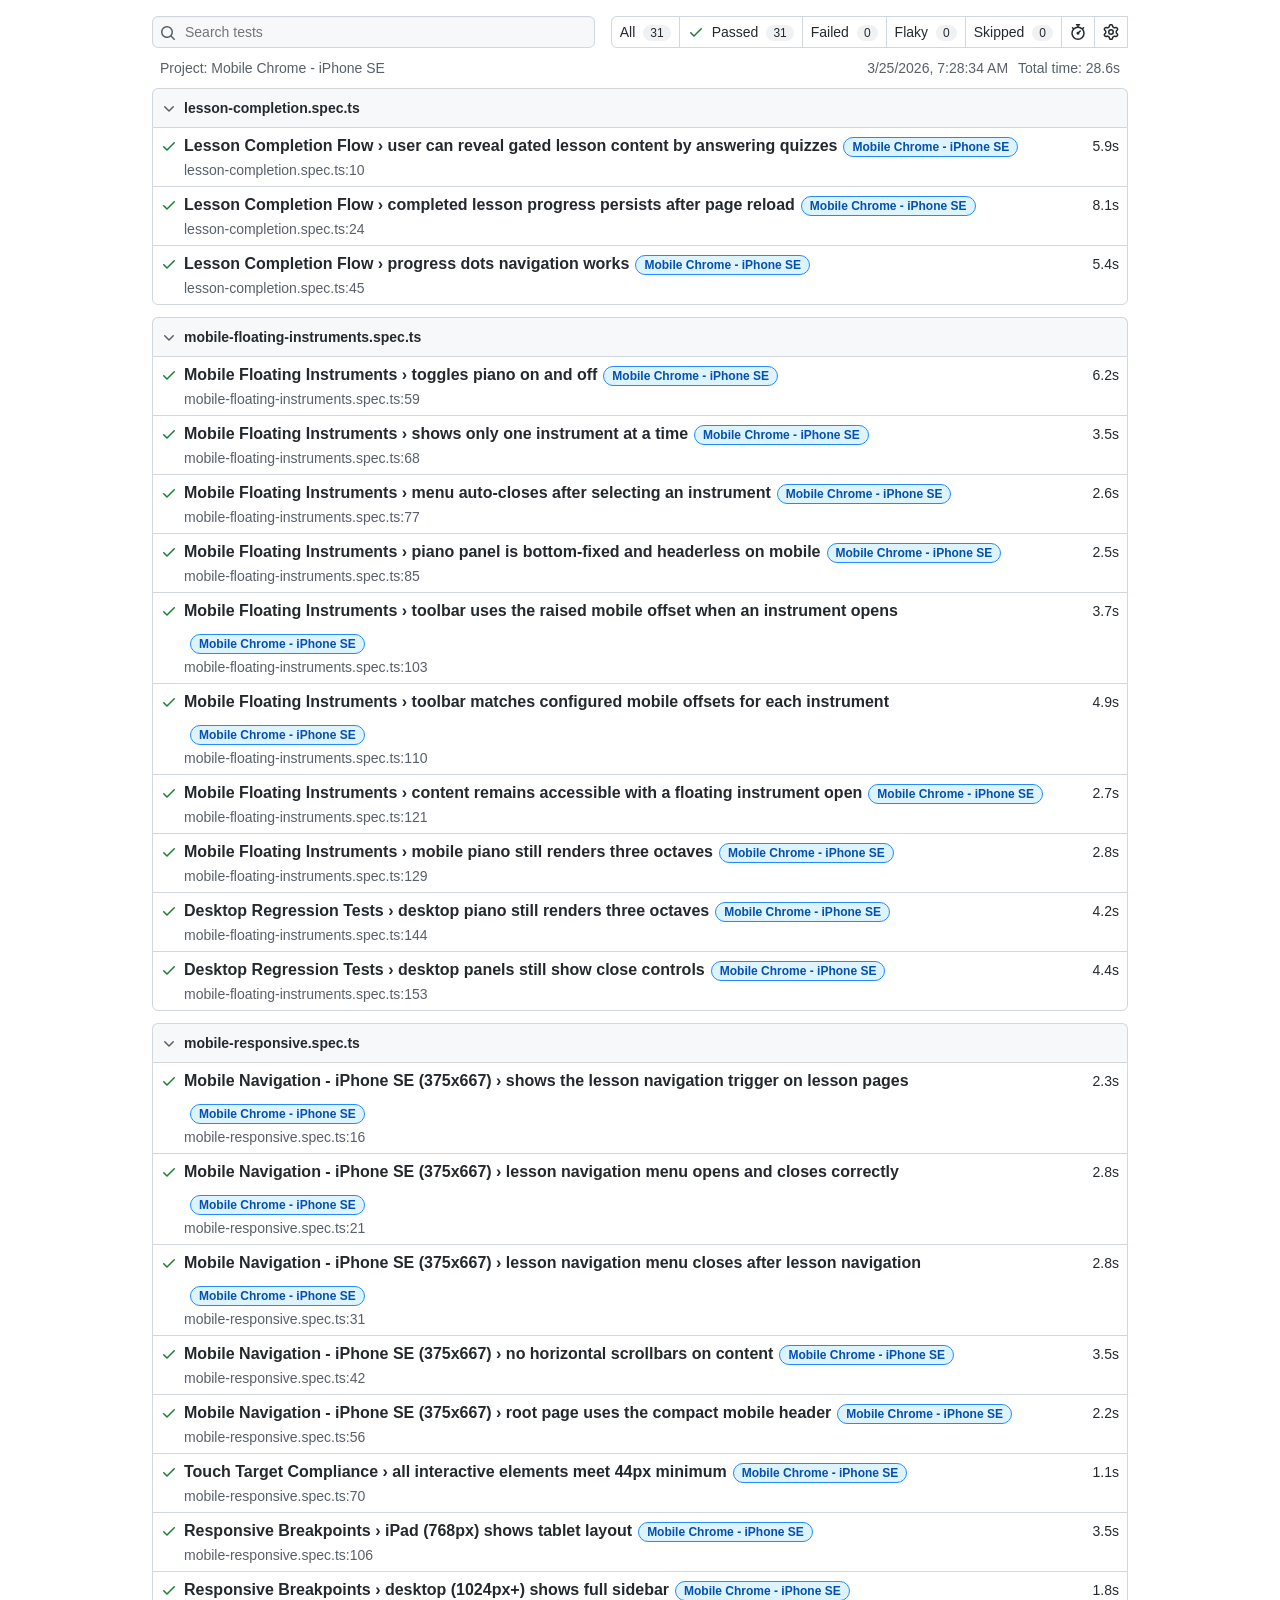
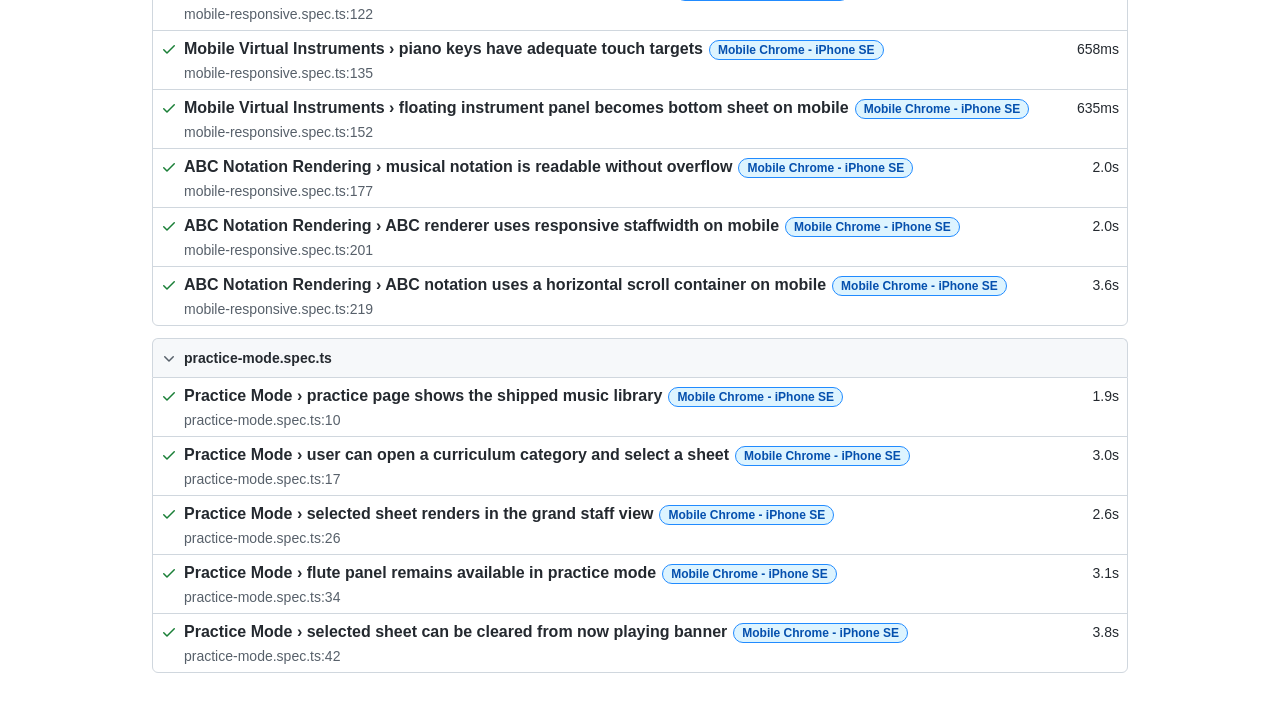
==== commit 9671fff5: "test: update e2e and unit tests coverage" ====
--- a/playwright-report/index.html
+++ b/playwright-report/index.html
@@ -82,4 +82,4 @@
     <div id='root'></div>
   </body>
 </html>
-<script id="playwrightReportBase64" type="application/zip">[data-uri]</script>+<script id="playwrightReportBase64" type="application/zip">[data-uri]</script>
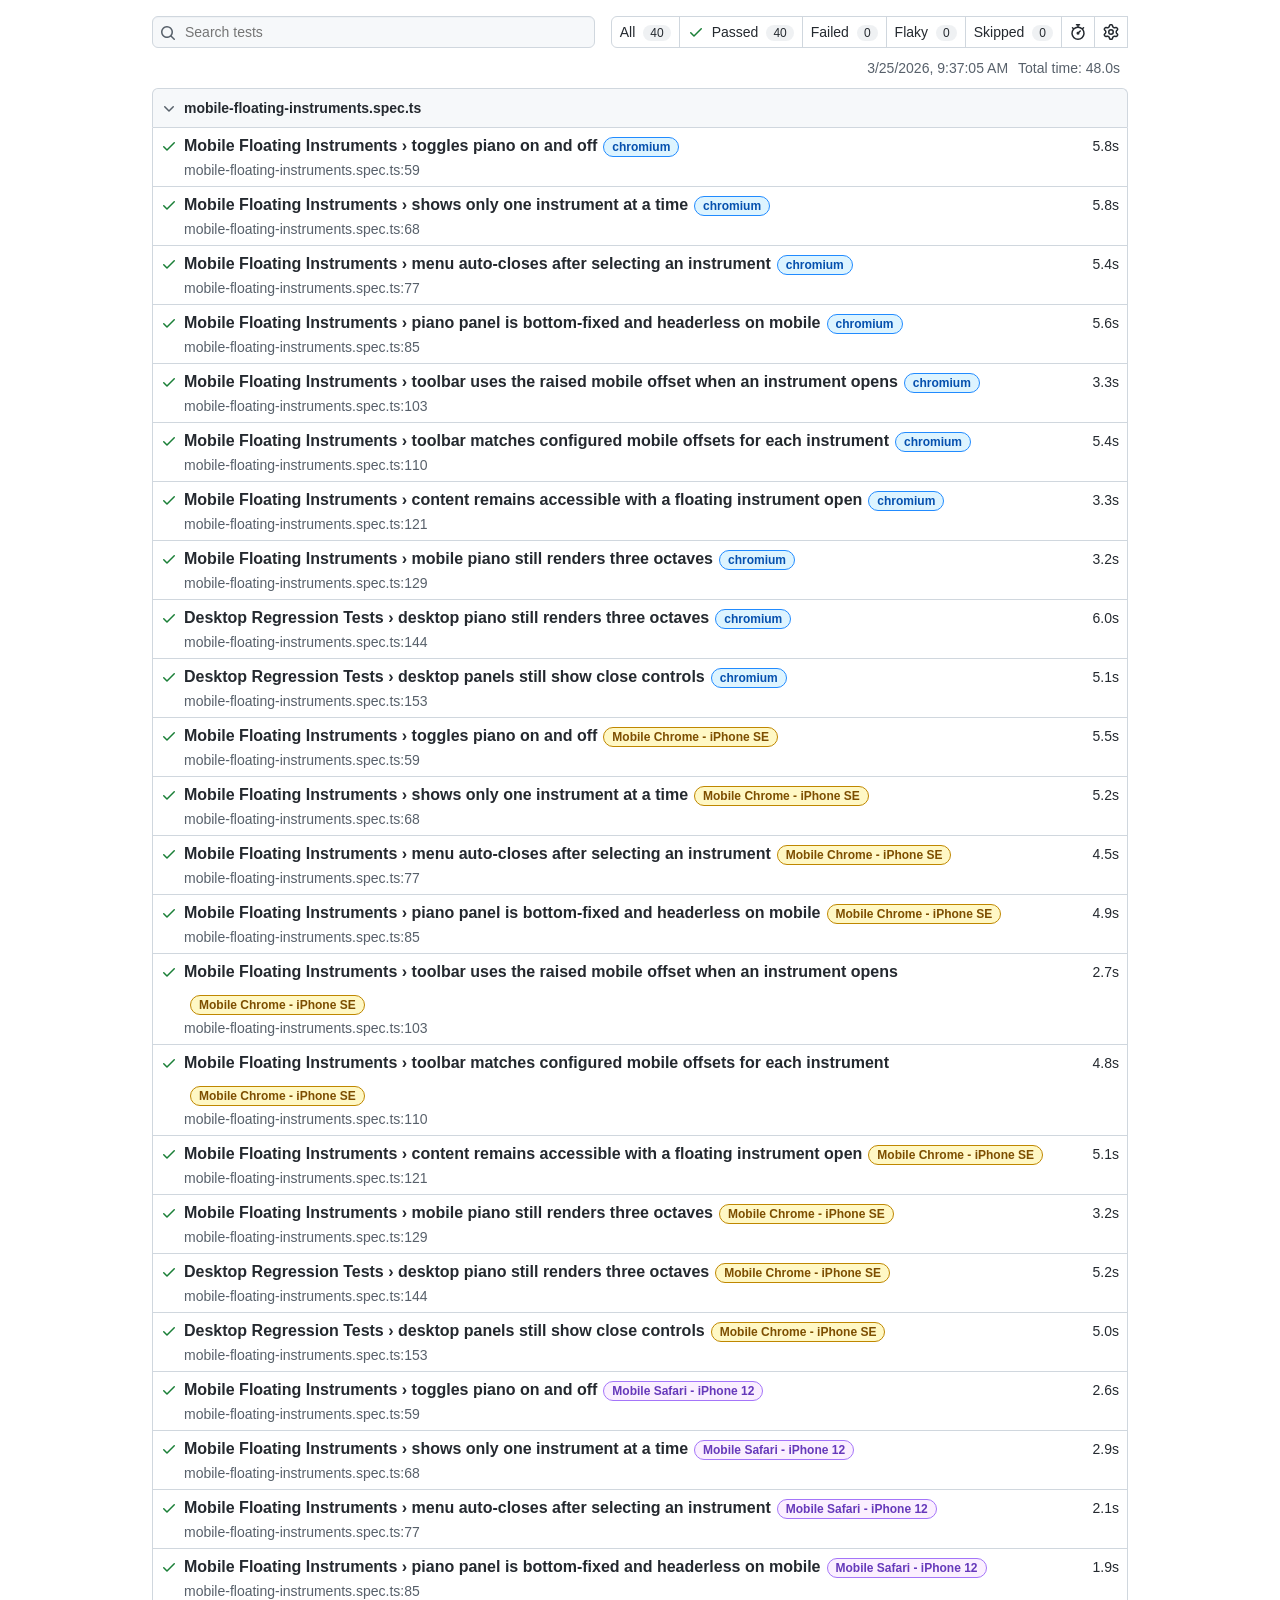
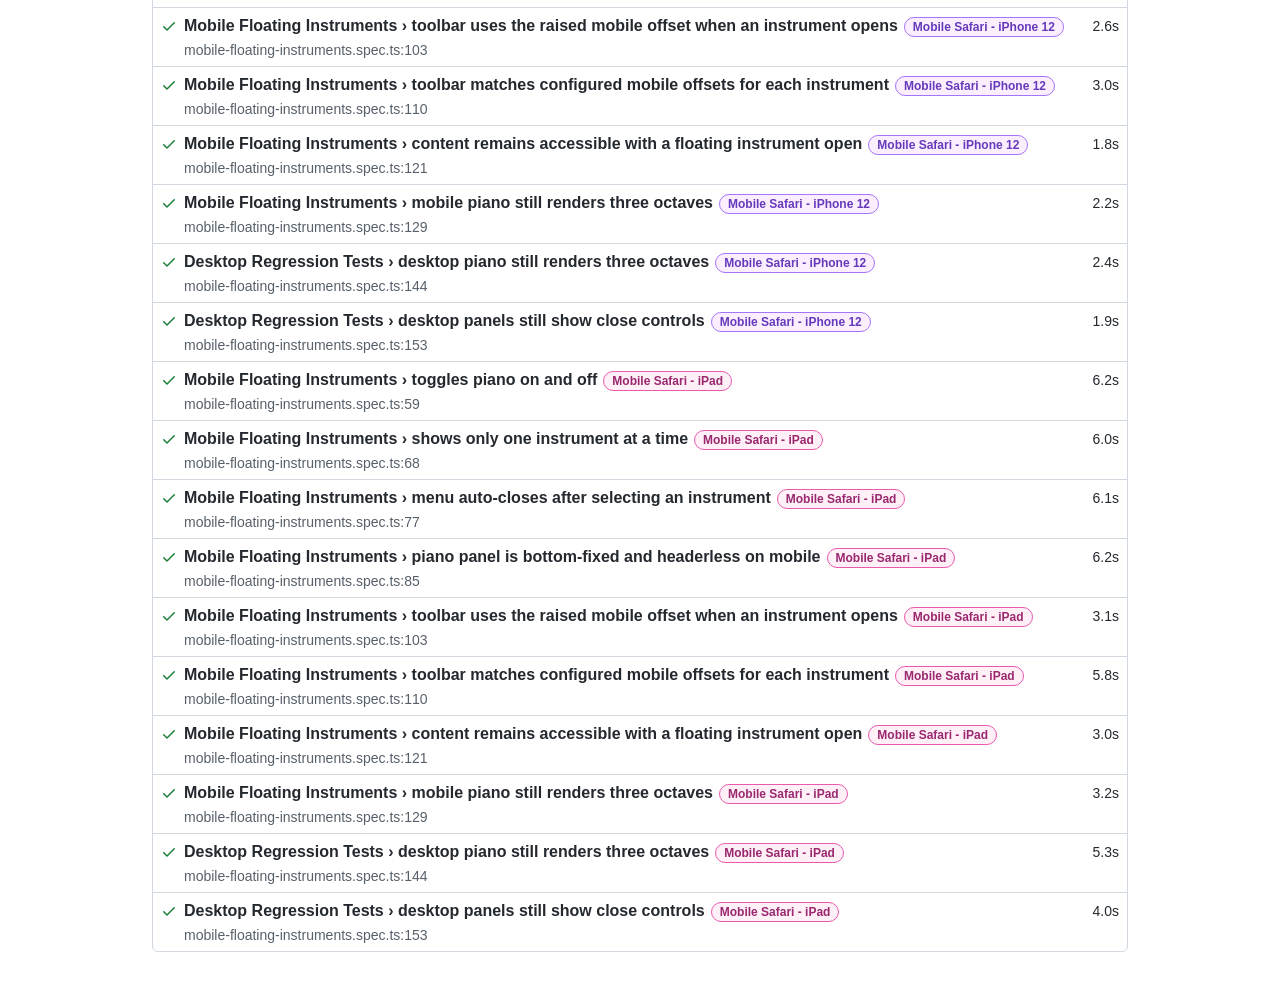
==== commit 32c5c1f6: "feat: bypass tests and force push updates" ====
--- a/playwright-report/index.html
+++ b/playwright-report/index.html
@@ -82,4 +82,4 @@
     <div id='root'></div>
   </body>
 </html>
-<script id="playwrightReportBase64" type="application/zip">[data-uri]</script>+<script id="playwrightReportBase64" type="application/zip">[data-uri]</script>
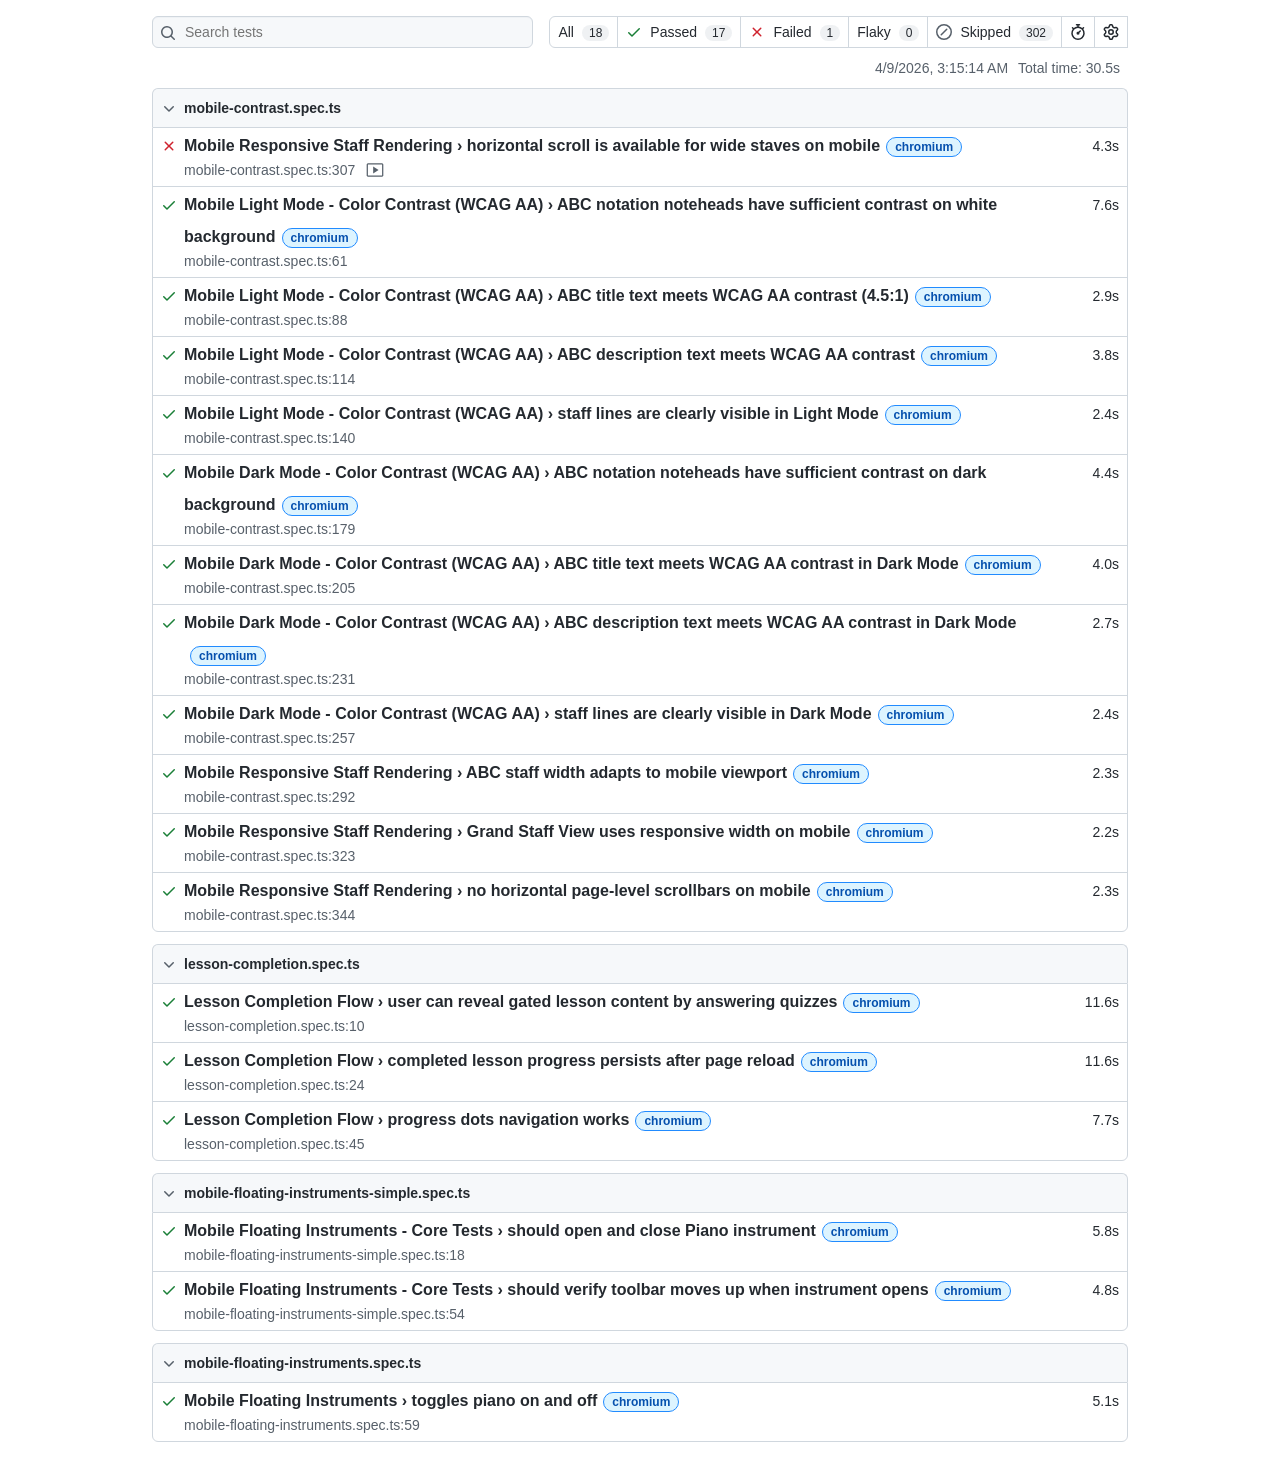
==== commit bcf06525: "feat: add Hari Bol abc sheet and update practice page" ====
--- a/playwright-report/index.html
+++ b/playwright-report/index.html
@@ -82,4 +82,4 @@
     <div id='root'></div>
   </body>
 </html>
-<script id="playwrightReportBase64" type="application/zip">[data-uri]</script>+<script id="playwrightReportBase64" type="application/zip">[data-uri]</script>
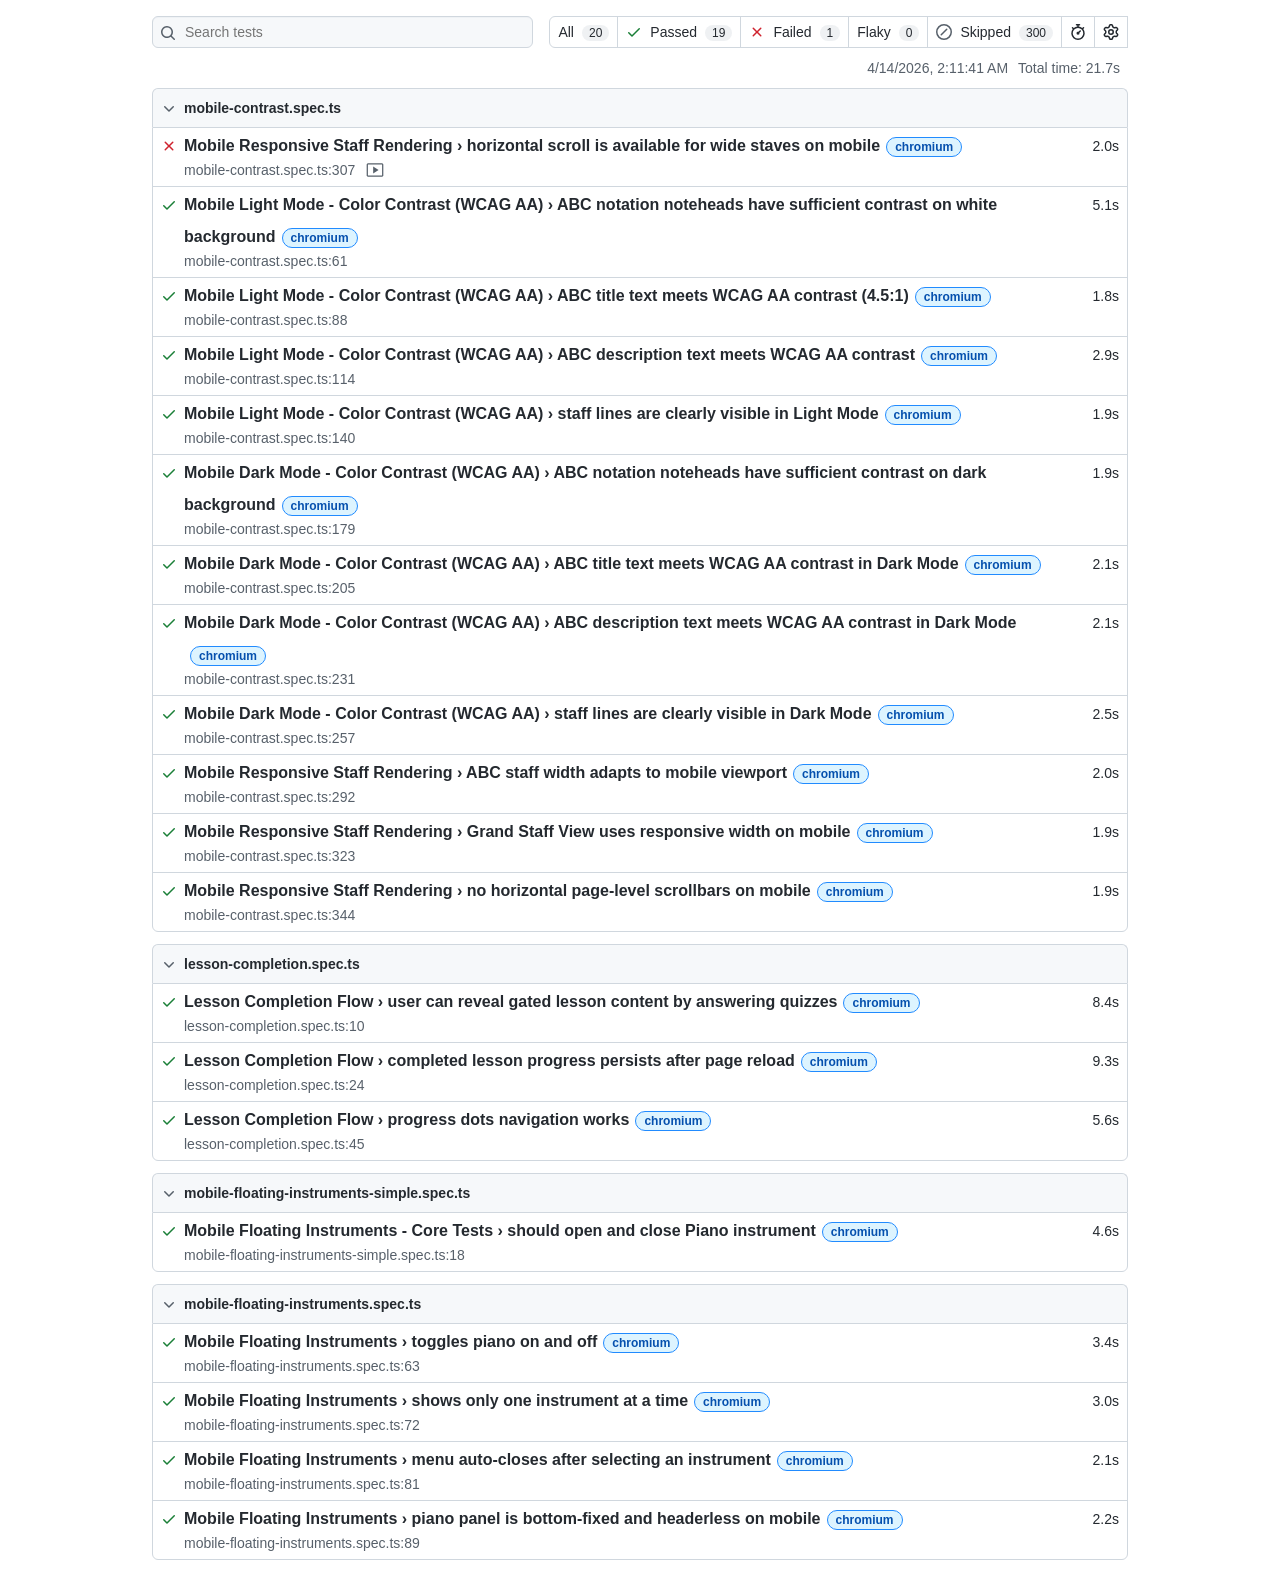
==== commit bfdf5c65: "fix(staff): implement key signature accidental parsing for grand staff notes; update docs and fix te" ====
--- a/playwright-report/index.html
+++ b/playwright-report/index.html
@@ -82,4 +82,4 @@
     <div id='root'></div>
   </body>
 </html>
-<script id="playwrightReportBase64" type="application/zip">[data-uri]</script>+<script id="playwrightReportBase64" type="application/zip">[data-uri]</script>
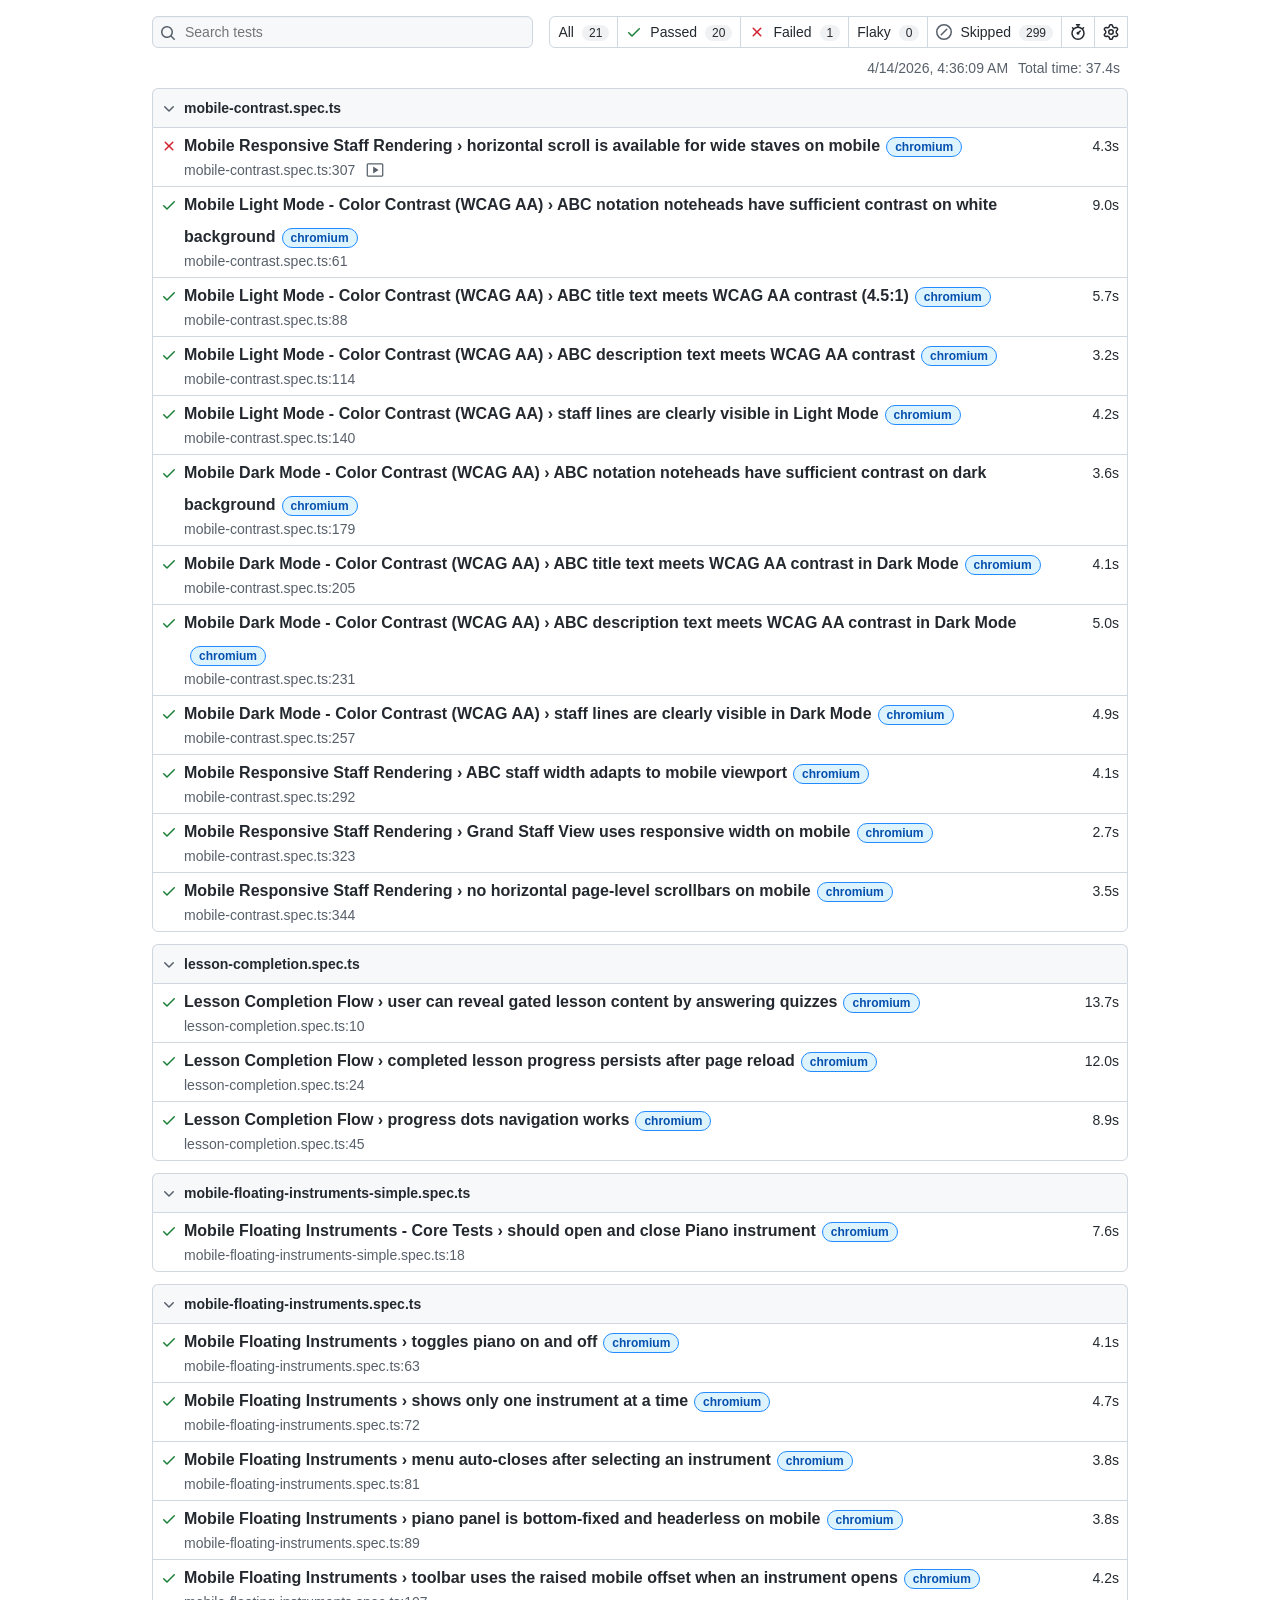
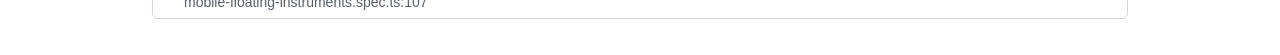
==== commit 375ce59f: "refactor(docs): consolidate project instructions and docs structure Align the repo's instruction and" ====
--- a/playwright-report/index.html
+++ b/playwright-report/index.html
@@ -82,4 +82,4 @@
     <div id='root'></div>
   </body>
 </html>
-<script id="playwrightReportBase64" type="application/zip">[data-uri]</script>+<script id="playwrightReportBase64" type="application/zip">[data-uri]</script>
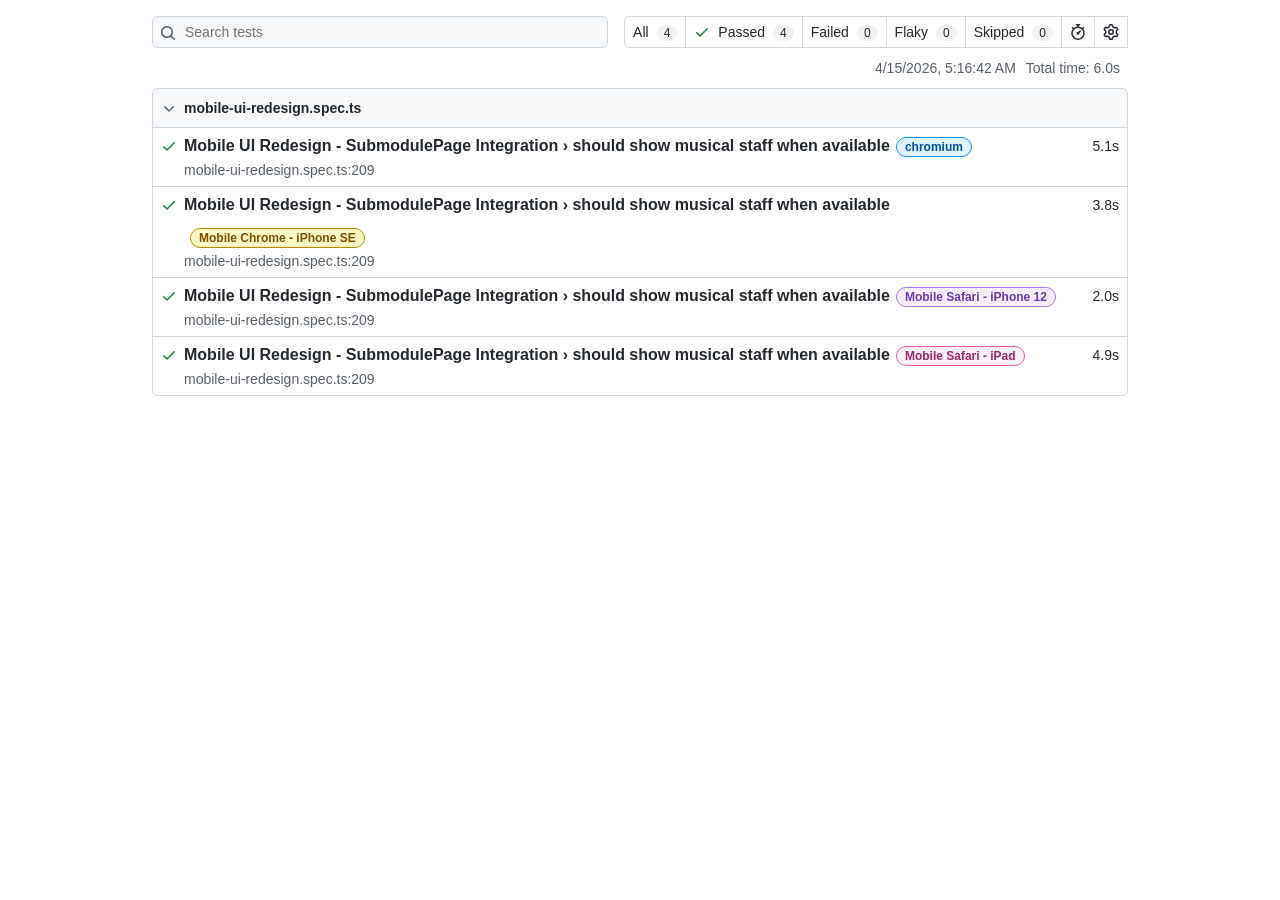
==== commit 9ac6dd4f: "refactor: update Playwright report and stats HTML files" ====
--- a/playwright-report/index.html
+++ b/playwright-report/index.html
@@ -82,4 +82,4 @@
     <div id='root'></div>
   </body>
 </html>
-<script id="playwrightReportBase64" type="application/zip">[data-uri]</script>+<script id="playwrightReportBase64" type="application/zip">[data-uri]</script>
